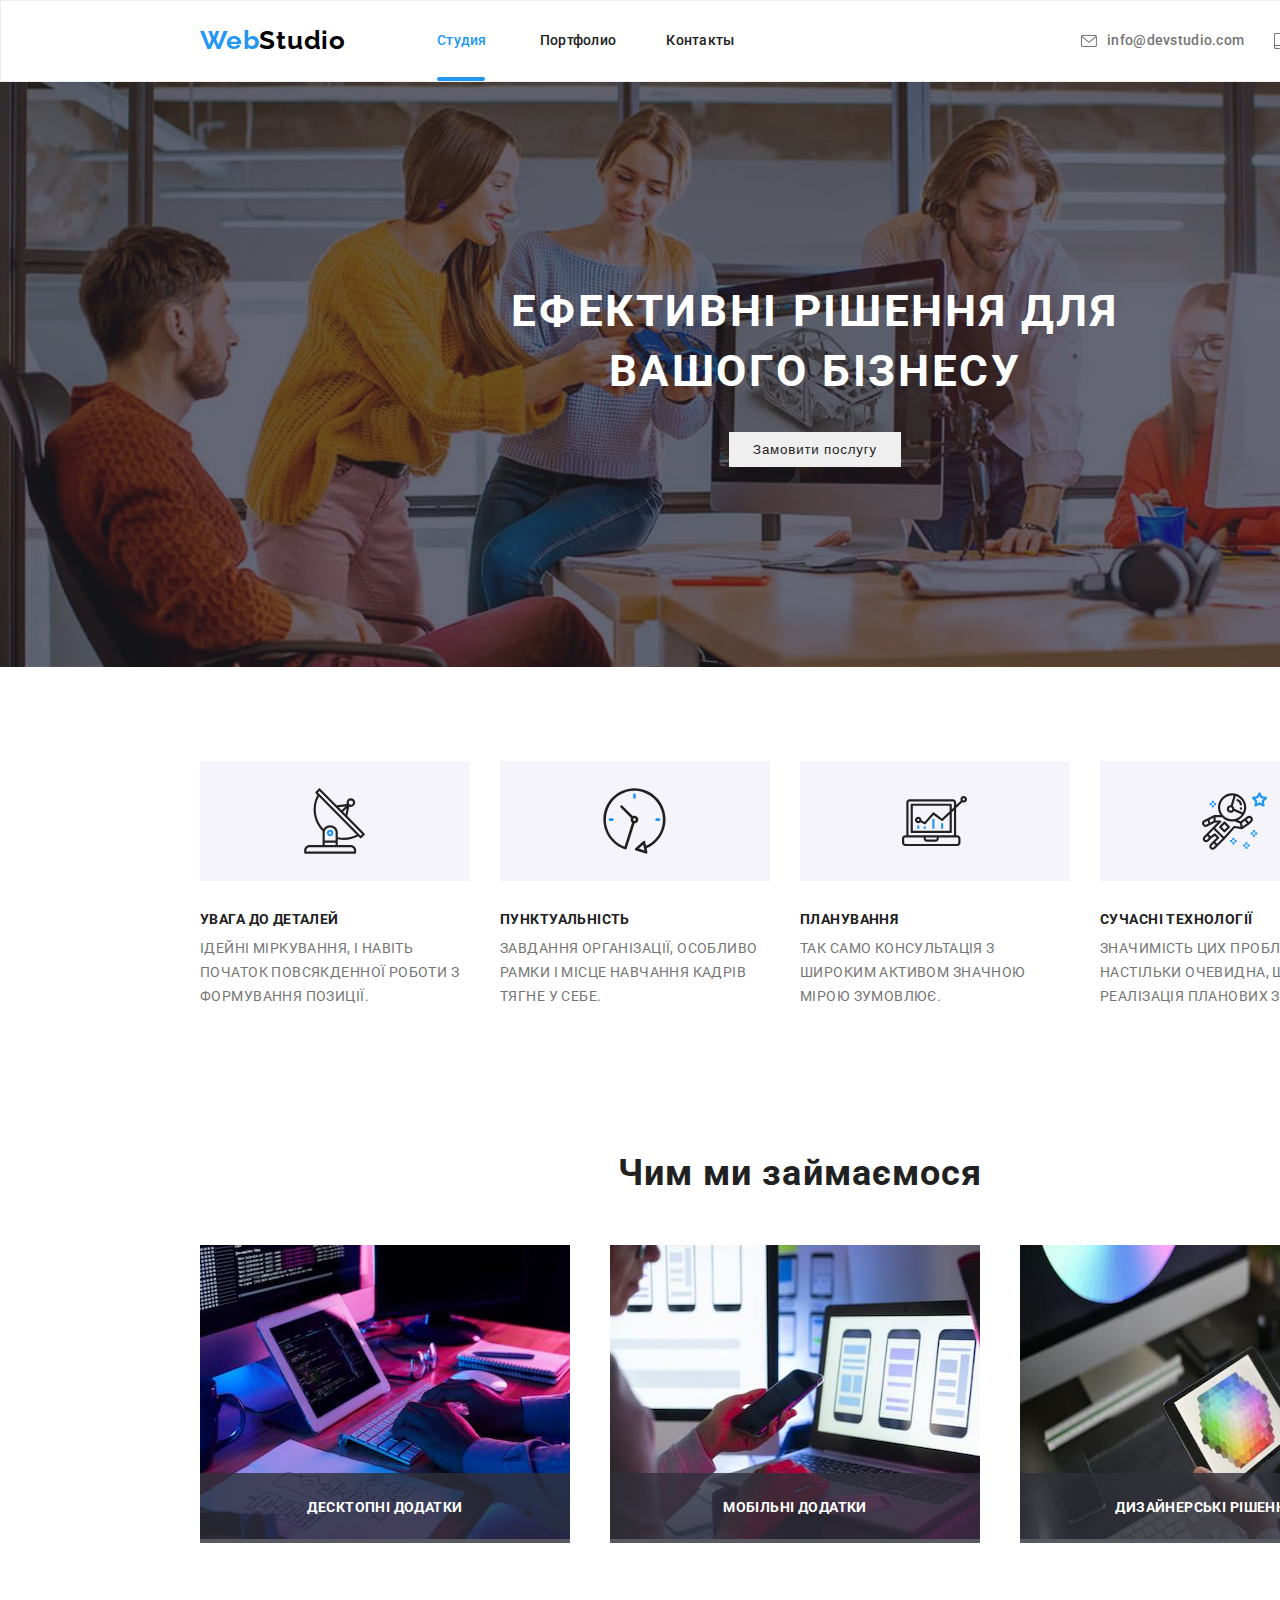
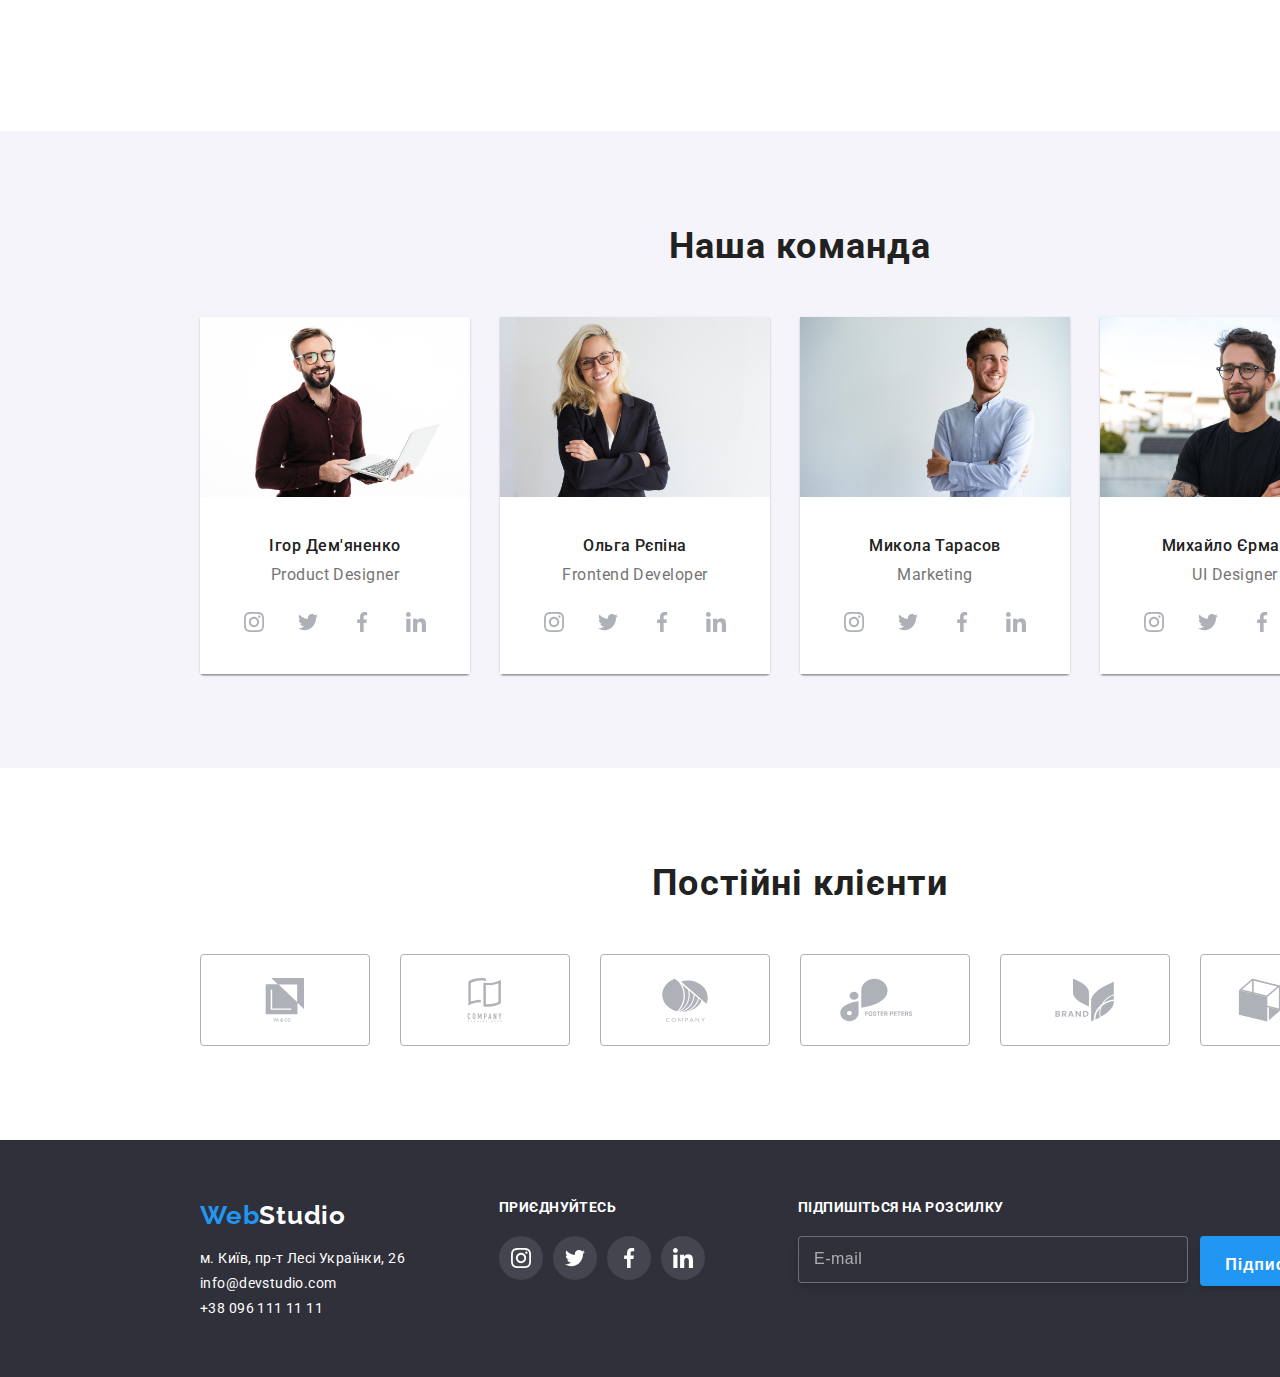
==== index.html @ a6a76883 "copy" ====
<!DOCTYPE html>
<html lang="uk">

<head>
  <meta charset="UTF-8" />
  <meta http-equiv="X-UA-Compatible" content="IE=edge" />
  <meta name="viewport" content="width=device-width, initial-scale=1.0" />
  <title>Document</title>
  <link rel="preconnect" href="https://fonts.googleapis.com" />
  <link rel="preconnect" href="https://fonts.gstatic.com" crossorigin />
  <link href="https://fonts.googleapis.com/css2?family=Raleway:wght@700&family=Roboto:wght@400;500;700;900&display=swap"
    rel="stylesheet" />
  <link rel="stylesheet" href="https://cdnjs.cloudflare.com/ajax/libs/modern-normalize/1.1.0/modern-normalize.min.css"
    integrity="sha512-wpPYUAdjBVSE4KJnH1VR1HeZfpl1ub8YT/NKx4PuQ5NmX2tKuGu6U/JRp5y+Y8XG2tV+wKQpNHVUX03MfMFn9Q=="
    crossorigin="anonymous" referrerpolicy="no-referrer" />
  <!-- <link rel="stylesheet" href="./css/styles.css" /> -->
  <link rel="stylesheet" href="./css/main.min.css" />
</head>

<body class="body">
  <!----------------------HEADER---------------------->

  <header class="header">
    <div class="header-container container">
      <!----------------------LOGO---------------------->

      <a href="./index.html" lang="en" class="logo logo--dark-color header__logo link list">
        <span class="logo-accent">Web</span>Studio</a>

      <!-----------------------NAV----------------------->

      <nav class="navigation">
        <ul class="navigation__list list">
          <li>
            <a class="navigation__link navigation__link__curreent link studia" href="./index.html">Студия</a>
          </li>

          <li>
            <a class="navigation__link link portfolio" href="./portfolio.html">Портфолио</a>
          </li>

          <li>
            <a class="navigation__link link" href="#contacts">Контакты</a>
          </li>
        </ul>
      </nav>

      <!------------------HEADER-CONTAKT------------------>
      <div class="connection">

        <a href="mailto:info@devstudio.com" class="connection__tel-mail link">
          <svg width="16" height="12" class="connection__icon-mail">
            <use href="./img/icons-defs.svg#icon-envelope"></use>
          </svg>
          info@devstudio.com
        </a>

        <a href="tel:+380961111111" class="connection__tel-mail link">
          <svg width="10" height="16" class="connection__icon-mail">
            <use href="./img/icons-defs.svg#icon-smartphone"></use>
          </svg>
          +38 096 111 11 11</a>
      </div>
    </div>
  </header>

  <!------------------MAIN------------------>

  <main>
    <!-- HERO -->
    <section class="hero">
      <div class="picture container">
        <h1 class="picture__title">Ефективні рішення для вашого бізнесу</h1>

        <button class="picture__btn btn" type="button" data-modal-open>
          Замовити послугу
        </button>
      </div>
    </section>
    <!--------BENEFITS-------->
    <section class="benefits">
      <div class="container">
        <h2 hidden>Переваги</h2>

        <ul class="benefits__list list">

          <li class="benefits__item benefits__icon-antenna">
            <h3 class="benefits__name">УВАГА ДО ДЕТАЛЕЙ</h3>
            <p class="benefits__text">
              Ідейні міркування, і навіть початок повсякденної роботи з
              формування позиції.
            </p>
          </li>
          <li class="benefits__item benefits__icon-clock">
            <h3 class="benefits__name">ПУНКТУАЛЬНІСТЬ</h3>
            <p class="benefits__text">
              Завдання організації, особливо рамки і місце навчання кадрів
              тягне у себе.
            </p>
          </li>
          <li class="benefits__item benefits__icon-diagram">
            <h3 class="benefits__name">ПЛАНУВАННЯ</h3>
            <p class="benefits__text">
              Так само консультація з широким активом значною мірою зумовлює.
            </p>
          </li>
          <li class="benefits__item benefits__icon-astronaut">
            <h3 class="benefits__name">СУЧАСНІ ТЕХНОЛОГІЇ</h3>
            <p class="benefits__text">
              Значимість цих проблем настільки очевидна, що реалізація
              планових завдань.
            </p>
          </li>
        </ul>
      </div>
    </section>
    <!--------ABOUT-------->

    <section class="about">
      <div class="container">
        <h2 class="heading">Чим ми займаємося</h2>
        <ul class="about list">
          <li class="about__item">
            <div class="about__thumb">
              <img src="./img/box1.jpg" alt="розробка програмного забезпечення" width="370" height="294" />
              <div class="about__actions">
                <span class="about__text">Десктопні додатки</span>
              </div>
            </div>

          <li class="about__item">
            <div class="about__thumb">
              <img src="./img/box2.jpg" alt="тестування мобільного додатку" width="370" height="294" />
              <div class="about__actions">
                <span class="about__text">Мобільні додатки</span>
              </div>
            </div>
          </li>
          <li class="about__item">
            <div class="about__thumb">
              <img src="./img/box3.jpg" alt="робота з палітрою кольорів" width="370" height="294" />
              <div class="about__actions">
                <span class="about__text">Дизайнерські рішення</span>
              </div>
            </div>
          </li>
        </ul>
      </div>
    </section>

    <!--------TEAM-------->

    <section class="team">
      <div class="team-container container">
        <h2 class="our-team heading">Наша команда</h2>

        <ul class="member-team-list list">

          <li class="card-member">
            <div class="card">
              <img src="./img/foto1.jpg" alt="Ігор Дем'яненко" width="270" />
              <h3 class="card__name">Ігор Дем'яненко</h3>
              <p lang="en" class="card__job-title">Product Designer</p>
              <ul class="social list">
                <li class="social__items">
                  <a href="#" class="social__link--light-color link">
                    <svg width="20" height="20" class="social__icons">
                      <use href="./img/icons-defs.svg#icon-instagram"></use>
                    </svg>
                  </a>
                </li>

                <li class="social__items">
                  <a href="#" class="social__link--light-color link">
                    <svg class="social__icons" width="20" height="20">
                      <use href="./img/icons-defs.svg#icon-twitter"></use>
                    </svg>
                  </a>
                </li>

                <li class="social__items">
                  <a href="#" class="social__link--light-color link">
                    <svg width="20" height="20" class="social__icons">
                      <use href="./img/icons-defs.svg#icon-facebook"></use>
                    </svg>
                  </a>
                </li>

                <li class="social__items">
                  <a href="#" class="social__link--light-color link">
                    <svg width="20" height="20" class="social__icons">
                      <use href="./img/icons-defs.svg#icon-linkedin"></use>
                    </svg>
                  </a>
                </li>
              </ul>
            </div>
          </li>

          <li class="card-member">
            <div class="card">
              <img src="./img/foto2.jpg" alt="Ольга Рєпіна" width="270" />
              <h3 class="card__name">Ольга Рєпіна</h3>
              <p lang="en" class="card__job-title">Frontend Developer</p>
              <ul class="social list">
                <li class="social__items">
                  <a href="#" class="social__link--light-color link">
                    <svg width="20" height="20" class="social__icons">
                      <use href="./img/icons-defs.svg#icon-instagram"></use>
                    </svg>
                  </a>
                </li>
                <li class="social__items">
                  <a href="#" class="social__link--light-color link">
                    <svg width="20" height="20" class="social__icons">
                      <use href="./img/icons-defs.svg#icon-twitter"></use>
                    </svg>
                  </a>
                </li>
                <li class="social__items">
                  <a href="#" class="social__link--light-color link">
                    <svg width="20" height="20" class="social__icons">
                      <use href="./img/icons-defs.svg#icon-facebook"></use>
                    </svg>
                  </a>
                </li>
                <li class="social__items">
                  <a href="#" class="social__link--light-color link">
                    <svg width="20" height="20" class="social__icons">
                      <use href="./img/icons-defs.svg#icon-linkedin"></use>
                    </svg>
                  </a>
                </li>
              </ul>
            </div>
          </li>
          <li class="card-member">
            <div class="card">
              <img src="./img/foto3.jpg" alt="Микола Тарасов" width="270" />
              <h3 class="card__name">Микола Тарасов</h3>
              <p lang="en" class="card__job-title">Marketing</p>
              <ul class="social list">
                <li class="social__items">
                  <a href="#" class="social__link--light-color link">
                    <svg width="20" height="20" class="social__icons">
                      <use href="./img/icons-defs.svg#icon-instagram"></use>
                    </svg>
                  </a>
                </li>
                <li class="social__items">
                  <a href="#" class="social__link--light-color link">
                    <svg width="20" height="20" class="social__icons">
                      <use href="./img/icons-defs.svg#icon-twitter"></use>
                    </svg>
                  </a>
                </li>
                <li class="social__items">
                  <a href="#" class="social__link--light-color link">
                    <svg width="20" height="20" class="social__icons">
                      <use href="./img/icons-defs.svg#icon-facebook"></use>
                    </svg>
                  </a>
                </li>
                <li class="social__items">
                  <a href="#" class="social__link--light-color link">
                    <svg width="20" height="20" class="social__icons">
                      <use href="./img/icons-defs.svg#icon-linkedin"></use>
                    </svg>
                  </a>
                </li>
              </ul>
            </div>
          </li>
          <li class="card-member">
            <div class="card">
              <img src="./img/foto4.jpg" alt="Михайло Єрмаков" width="270" />
              <h3 class="card__name">Михайло Єрмаков</h3>
              <p lang="en" class="card__job-title">UI Designer</p>
              <ul class="social list">
                <li class="social__items">
                  <a href="#" class="social__link--light-color link">
                    <svg width="20" height="20" class="social__icons">
                      <use href="./img/icons-defs.svg#icon-instagram"></use>
                    </svg>
                  </a>
                </li>
                <li class="social__items">
                  <a href="#" class="social__link--light-color link">
                    <svg width="20" height="20" class="social__icons">
                      <use href="./img/icons-defs.svg#icon-twitter"></use>
                    </svg>
                  </a>
                </li>
                <li class="social__items">
                  <a href="#" class="social__link--light-color link">
                    <svg width="20" height="20" class="social__icons">
                      <use href="./img/icons-defs.svg#icon-facebook"></use>
                    </svg>
                  </a>
                </li>
                <li class="social__items">
                  <a href="#" class="social__link--light-color link">
                    <svg width="20" height="20" class="social__icons">
                      <use href="./img/icons-defs.svg#icon-linkedin"></use>
                    </svg>
                  </a>
                </li>
              </ul>
            </div>
          </li>
        </ul>
      </div>
    </section>

    <!-----------CUSTOMERS----------->

    <section class="customer">
      <div class="container">
        <h2 class="heading">Постійні клієнти</h2>
        <ul class="custoumer__list list">
          <li class="customer__item">
            <a href="#" class="customer__link link">
              <svg width="93.79" height="43.93" class="customer__icon">
                <use href="./img/icons-defs.svg#icon-yaandco"></use>
              </svg>
            </a>
          </li>
          <li class="customer__item">
            <a href="#" class="customer__link link">
              <svg width="93.79" height="43.93" class="customer__icon">
                <use href="./img/icons-defs.svg#icon-tagline-here"></use>
              </svg>
            </a>
          </li>
          <li class="customer__item">
            <a href="#" class="customer__link link">
              <svg width="93.79" height="43.93" class="customer__icon">
                <use href="./img/icons-defs.svg#icon-company"></use>
              </svg>
            </a>
          </li>
          <li class="customer__item">
            <a href="#" class="customer__link link">
              <svg width="93.79" height="43.93" class="customer__icon">
                <use href="./img/icons-defs.svg#icon-foster-peters"></use>
              </svg>
            </a>
          </li>
          <li class="customer__item">
            <a href="#" class="customer__link link">
              <svg width="93.79" height="43.93" class="customer__icon">
                <use href="./img/icons-defs.svg#icon-brand"></use>
              </svg>
            </a>
          </li>
          <li class="customer__item">
            <a href="#" class="customer__link link">
              <svg width="93.79" height="43.93" class="customer__icon">
                <use href="./img/icons-defs.svg#icon-tag-line"></use>
              </svg>
            </a>
          </li>
        </ul>
      </div>
    </section>
  </main>

  <!--------FOOTER-------->

  <footer class="footer">
    <div class="footer-cont container">
      <div class="footer-container">

        <a href="./index.html" lang="en" class="logo logo--light-color footer__logo link list">
          <span class="logo-accent">Web</span>Studio</a>


        <address class="contact">
          <ul class="contact__list list">
            <li>
              <a href="https://goo.gl/maps/UvmpvFEawBBhTNfw9" class="contact__link link">м. Київ, пр-т Лесі Українки,
                26</a>
            </li>

            <li>
              <a href="mailto:info@devstudio.com" class="contact__link link">info@devstudio.com</a>
            </li>

            <li>
              <a href="tel:+380961111111" class="contact__link link">+38 096 111 11 11</a>
            </li>
          </ul>
        </address>
      </div>


      <div class="footer-social">
        <p class="footer-title">приєднуйтесь</p>
        <ul class="social list">
          <li class="social__items">
            <a href="#" class="social__link--dark-color link">
              <svg width="20" height="20" class="social__icons">
                <use href="./img/icons-defs.svg#icon-instagram"></use>
              </svg>
            </a>
          </li>
          <li class="social__items">
            <a href="#" class="social__link--dark-color link">
              <svg width="20" height="20" class="social__icons">
                <use href="./img/icons-defs.svg#icon-twitter"></use>
              </svg>
            </a>
          </li>
          <li class="social__items">
            <a href="#" class="social__link--dark-color link">
              <svg width="20" height="20" class="social__icons">
                <use href="./img/icons-defs.svg#icon-facebook"></use>
              </svg>
            </a>
          </li>
          <li class="social__items">
            <a href="#" class="social__link--dark-color link">
              <svg width="20" height="20" class="social__icons">
                <use href="./img/icons-defs.svg#icon-linkedin"></use>
              </svg>
            </a>
          </li>
        </ul>
      </div>


      <div class="right-footer">
        <div class="right-footer-mail">
          <div class="footer-mail">
            <p>Підпишіться на розсилку</p>

            <form>
              <input class="right-footer-input" type="email" name="mail" placeholder="E-mail" />
            </form>
          </div>

          <div class="right-footer-mail">
            <div class="footer-mail-btn">
              <p>Підпишіться на розсилку</p>

              <button type="submit" class="btn-submit-footer btn">
                Підписатися
                <svg width="24" height="24" class="btn-footer-icons">
                  <use href="./img/icons-defs.svg#icon-icon-send"></use>
                </svg>
              </button>
            </div>
          </div>
        </div>
      </div>
    </div>
  </footer>

  <!--------------------MODAL-------------------->

  <div class="backdrop is-hidden" data-modal>
    <div class="modal">
      <button type="button" class="modal-close" data-modal-close>
        <svg width="30" height="30" class="modal-icons">
          <use href="./img/icons-defs.svg#icon-Ellipse"></use>
        </svg>

        <svg width="11" height="11" class="modal-icons cross-modal-icons">
          <use href="./img/icons-defs.svg#icon-close1"></use>
        </svg>
      </button>

      <p class="modal-head">Залиште свої дані, ми вам передзвонимо</p>

      <form action="">
        <div class="form-field">
          <label for="name">Ім'я</label>
          <div class="modal-input-wrapper">
            <input class="modal-input" type="text" name="name" required />
            <svg width="18" height="18" class="modal-icons-cont">
              <use href="./img/icons-defs.svg#icon-man"></use>
            </svg>
          </div>
        </div>

        <div class="form-field">
          <label for="tel">Телефон</label>
          <div class="modal-input-wrapper">
            <input class="modal-input" type="tel" name="tel" id="name" id="tel" required />
            <svg width="18" height="18" class="modal-icons-cont">
              <use href="./img/icons-defs.svg#icon-tel"></use>
            </svg>
          </div>
        </div>

        <div class="form-field">
          <label for="mail">Пошта</label>
          <div class="modal-input-wrapper">
            <input class="modal-input" type="email" name="mail" id="mail" required />
            <svg width="18" height="18" class="modal-icons-cont">
              <use href="./img/icons-defs.svg#icon-mail"></use>
            </svg>
          </div>
        </div>

        <div class="form-field-coment">
          <label class="label-coment" for="comment">Коментар</label>
          <textarea class="modal-text" name="comment" id="comment" placeholder="Введіть текст"></textarea>
        </div>

        <div>
          <input type="checkbox" name="politik" id="politik" class="checkbox" />
          <label for="politik" class="modal-politik-label">
            <span class="checkbox-text">
              Погоджуюся з розсилкою та приймаю<a href="#" class="checkbox-link">Умови договору</a></span>
          </label>
        </div>
      </form>

      <button type="submit" class="btn-submit btn">Відправити</button>
    </div>
  </div>
  <script src="./js/modal.js"></script>
</body>

</html>
---- css/styles.css ----
:root{
  --primary-link-color:#2196F3;
  --second-link-color:#757575;
  --foncolor:#2F303A;
  --accent-color:#FFFFFF;
  --timing-function:cubic-bezier(0.4, 0, 0.2, 1);
}

p, h1, h2, h3, h4, h5, h6{
  margin: 0px;
}

ul{
  margin: 0px;
  padding-left: 0px;
}


img{
  display: block;
}

.body{
  font-family:'Roboto', sans-serif;
  font-weight: 700;
  color: #212121;
}

.logo{
  font-family: 'Raleway', sans-serif;
  font-weight: 700;
  font-size: 26px;
  line-height: 1.19;
  letter-spacing: 0.03em;
}

.container{
  width: 1200px;
  padding: 0px 15px;
margin: 0 auto;
}

.link{
  text-decoration: none;
}

.list{
  list-style: none;
}

.btn{
  font-family: 'Roboto'sans-serif;
  cursor: pointer;
  color: #212121;
  letter-spacing: 0.06em;
  padding: 10px 24px;
  border: transparent;
 transition: color 250ms var(--timing-function), 
  background-color 250ms var(--timing-function);
}

.btn:hover,
.btn:focus{
  color: var(--accent-color);
 background-color: var(--primary-link-color);
}

/*------------------HEADER------------------*/
.header-container{
 background-color: #FFFFFF;
  outline: 1px solid #eeeeee;
  border: none; 
}

header .container{
  position: relative;
  display: flex;
  align-items: center;
  border: none;
}

.header-list{
  display: flex;
  height: 80px;
}

/* ----------------------LOGO---------------------- */

.logo{
  padding-top: 24px;
  padding-bottom: 25px;
  color: #000000;
  margin-right: 93px;
}
.accent{
  color: var(--primary-link-color);
}

/* ----------------------NAV---------------------- */
.header-link{
  font-weight: 500;
  font-size: 14px;
  line-height: 1.14;
  letter-spacing: 0.02em;
  color: #212121;
  transition: color 250ms var(--timing-function);
}

.link-curreent{
  color: var(--primary-link-color);
}

.header-link:hover,
.header-link:focus{
  color: var(--primary-link-color);
}

.studia{
  margin-right: 53px;
}
.portfolio{
  margin-right: 50px;
}

.header-link{
position: relative;
display: block;
text-decoration: none;
padding: 32px 0px;
}

.link-curreent.studia::after {
  position: absolute;
  align-items: center;
  bottom: 0;
  content: "";
  display: block;
  width: 48px;
  height: 4px;
  border-radius: 2px;
  background-color:var(--primary-link-color);
  transition: 250ms var(--timing-function);
}

.link-curreent.portfolio::after{
  position: absolute;
  align-items: center;
  bottom: 0;
  content: "";
  display: block;
  width: 76px;
  height: 4px;
  border-radius: 2px;
  background-color:var(--primary-link-color);
  transition: 250ms var(--timing-function);
}

/* ------------------HEADER-CONTAKT------------------ */

.header-cont{
  position: absolute;
  margin-left: auto;
  right: 0;
  align-items: center;
}


.header-tel-mail{
  display: flex;
  align-items: center;
  font-weight: 500;
  font-size: 14px;
  line-height: 1.14;
  letter-spacing: 0.02em;
  color: #757575;
 transition: color 250ms var(--timing-function);
}

.header-tel-mail:hover,
.header-tel-mail:focus{
  color: var(--primary-link-color)
}

.icon-mail{
  fill: currentColor;
  margin-right: 10px;
}

.header-list-cont{
  display: flex;
  align-items: center;
  height: 80px;
  margin-right: 15px;
}

.header-list-item{
  margin-right: 30px;
}
.header-list-item:last-child{
  margin-right: 0;
}



/* -------------------HERO------------------- */


.hero-center{
padding-top: 200px;
padding-bottom: 200px;
padding-left: 15px;
text-align: center;
background-color: var(--foncolor);
background-repeat: no-repeat;
background-position: center;
background-size: cover;
background-image: linear-gradient(rgba(47, 48, 58, 0.4),rgba(47, 48, 58, 0.4)),url(../img/hero_bg.jpg);
min-width: 1600px;
margin: auto;
}

.title{
font-size: 44px;
line-height: 1.36;
text-align: center;
letter-spacing: 0.06em;
text-transform: uppercase;
color: var(--accent-color);
margin-bottom: 30px;
width: 696px;
} 

.title{
  margin: 0 auto;
  display: block;
}

.btn{
margin: 0 auto;
display: block;
margin-top: 30px;
}

/*------FEATURE------ */


.feature{
font-size: 14px;
line-height: 1.14;
letter-spacing: 0.03em;
text-transform: uppercase;
}

.feature .container{
  padding-top: 94px;
  padding-bottom: 94px;
}

.feature-list-item::before{
  display: block;
  content: '';
  background-repeat: no-repeat;
  height: 120px;
  background-color: #F5F4FA;
  background-position: center;
  margin-bottom: 30px;
  background-size: 65.32px 70px;
}
.icon-antenna::before{
 background-image: url(../img/SVG/antenna.svg); 
}

.icon-clock::before{
  background-image: url(../img/SVG/clock.svg) ;
}

.icon-diagram::before{
  background-image: url(../img/SVG/diagram.svg);
}

.icon-astronaut::before{
  background-image: url(../img/SVG/astronaut.svg);
}


.feature-list li+li{
  margin-left: 30px;
}

.feature-list{
  display: flex;
}

.feature-text{
font-weight: 400;
font-size: 14px;
line-height: 1.71;
letter-spacing: 0.03em;
color:var(--second-link-color);
max-width: 300px;
}

.feature-list li+li {
  margin-left: 30px;
}

/*------DEVELOPMENT------ */



.work-list-item{
  width: calc((100%-60px)/3);
  margin-right: 30px;
}

.work-list-item:nth-child(3n){
  margin-right: 0px;
}


.heading{
  font-weight: 700;
font-size: 36px;
line-height: 1.17;
text-align: center;
letter-spacing: 0.03em;
}

.work{
  display: flex;
  padding-top: 50px;
  padding-bottom: 94px;
}

.work-thumb{
  position: relative;
}

.work-actions{
  position: absolute;
  bottom: 0;
  width: 370px;
}

.devel-text{

  display: flex;
font-family: 'Roboto';
font-style: normal;
font-weight: 700;
font-size: 14px;
line-height: 16px;
text-align: center;
letter-spacing: 0.03em;
text-transform: uppercase;
color: #FFFFFF;
background: rgba(47, 48, 58, 0.8);
color: #FFFFFF;
padding: 27px;
justify-content: center;

}


/*------TEAM------ */

.team{
font-weight: 700;
font-size: 36px;
line-height: 1.17;
text-align: center;
letter-spacing: 0.03em;
}

.team-container{
background:#F5F4FA ;
padding-top: 94px;
padding-bottom: 94px;
}


.team-soc-list{
display: flex;
justify-content: center;
align-items: center;
}

.team-soc-items{
  width: 44px;
  height: 44px;
  margin-bottom: 30px;
  
}

.team-soc-items:not(:last-child)
{
  margin-right: 10px;
}

.team-soc-link{
  display: flex;
  justify-content: center;
  align-items: center;
  border-radius: 50%;
  width: 100%;
  height: 100%;
  color: #AFB1B8;
  background-color: var(--accent-color);
  transition: color 250ms var(--timing-function), 
  background-color 250ms var(--timing-function);
} 

.team-soc-link:hover{
  background-color:var(--primary-link-color);
  color: var(--accent-color);
 
}

 .team-soc-icons{
  fill: currentColor;
}

.member-team-list{
  display: flex;
}

.our-team{
  padding-bottom: 50px;
}

.member-team {
font-weight: 500;
font-size: 16px;
line-height: 1.19;
text-align: center;
letter-spacing: 0.03em;
margin-top: 30px;
margin-bottom: 10px;
}
.card{
  background-color: #FFFFFF;
}
.card-member{
width: 270px;
background: #FFFFFF;
background-color: transparent;
margin-right: 30px;
box-shadow: 0px 1px 3px rgba(0, 0, 0, 0.12), 0px 1px 1px
 rgba(0, 0, 0, 0.14), 0px 2px 1px rgba(0, 0, 0, 0.2);
border-radius: 0px 0px 4px 4px;
}

.job-title {
font-weight: 400;
font-size: 16px;
line-height: 1.19;
text-align: center;
letter-spacing: 0.03em;
color: var(--second-link-color);
/* padding-bottom: 30px; */
margin-bottom: 16px;
}


/*-----------REGULAR CUSTOMERS----------- */

.customers{
padding-top: 94px;
padding-bottom: 94px;
}
.custoumer-list{
  margin-top: 50px;
  display: flex;
}

.custoumer-list li+li{
  margin-left: 30px;
}

.custoumer-list {
  display: flex;
  font-size: 36px;
  line-height: 1.16;
  margin-top: 50px;
  padding: 0;
  text-align: center;
}

.customer-link {
  display: flex;
  box-sizing: border-box;
  justify-content: center;
  align-items: center;
  width: 170px;
  height: 92px;
  border: 1px solid #AFB1B8;
  border-radius: 4px;
  color:#AFB1B8;
 transition: color 250ms var(--timing-function), 
  border-color 250ms var(--timing-function);
}
.customers-icon {
  fill: currentColor;
}
.customer-link:hover,
.customer-link:focus {
  color: var(--primary-link-color);
  border-color: var(--primary-link-color);
}


/* --------------------------- PORTFOLIO------------------------- */

/* --------------------------- HERO------------------------- */

.header{
  border: 1px solid #ECECEC;
 
}
.button-work-list{
  display: flex; 
  padding-top:100px;
  padding-bottom: 56px;
  justify-content: center;
}

.button-work-list li+li{
  margin-left: 30px;
}

.btn-work{
padding: 6px 22px;
font-weight: 500;
font-size: 16px;
line-height: 1.62;
text-align: center;
letter-spacing: 0.03em;
box-shadow: 0px 3px 1px rgba(0, 0, 0, 0.1), 0px 1px 2px rgba(0, 0, 0, 0.08), 0px 2px 2px rgba(0, 0, 0, 0.12);
border-radius: 4px;
margin-top: 0;
border: transparent;
}

/* --------------------------- OUR WORKS------------------------- */

.produkt-thumb{
  position: relative;
  overflow: hidden;
  margin-bottom: 20px;
}

.port-cards-text{
position: absolute;
top: 0;
font-family: 'Roboto';
font-weight: 400;
font-size: 18px;
line-height: 1.56;
padding: 63px 24px;
letter-spacing: 0.03em;
background: rgba(33, 150, 243, 0.9);
color: #FFFFFF;
height: 100%;
transform: translateY(100%);
transition: transform 250ms var(--timing-function);
}

.item:hover .port-cards-text{
  transform: translateY(0) ;
}


.work-list{
  display: flex;
  flex-wrap: wrap;
  margin-bottom: 94px;
}


.work-title{
font-weight: 700;
font-size: 18px;
line-height: 2;
letter-spacing: 0.06em;
color: #212121;
margin-left: 24px;
margin-bottom: 4px;
}

.work-text{
font-weight: 400;
font-size: 16px;
line-height: 1.89;
letter-spacing: 0.03em;
color: var(--second-link-color);
margin-left: 24px;
margin-bottom: 20px;
}
.item{
border: 1px solid #EEEEEE;
margin-bottom: 30px;
background: #FFFFFF;
margin-right: 30px;
width: 370px;
}


.item:nth-last-child(-n+3){
    margin-bottom: 0;}


.item:hover{
  box-shadow: 0px 1px 1px rgba(0, 0, 0, 0.12),
   0px 4px 4px rgba(0, 0, 0, 0.06),
    1px 4px 6px rgba(0, 0, 0, 0.16);
}

.item>p{
  margin-bottom: 20px;
}

.item>h2{
  margin-bottom: 4px;
}

.item:nth-child(3n){
  margin-right: 0;
} 

/*------FOOTER------ */


.footer-cont{
   display: flex;
background-color:var(--foncolor);
padding-top: 60px;
  padding-bottom: 60px;
}
.footer-container{
  width: 231px;
}

.firstlogofooter{
 color: var(--primary-link-color)
}

.secondtlogofooter {
  color: var(--accent-color);
 }

 .logofooter{
  margin-bottom: 28px;
   max-width: 231px;
 }

 .footer-address{
  max-width: 231px;
 }

 .contactfooter{
display: block;
font-family: 'Roboto';
font-style: normal;
font-weight: 400;
font-size: 14px;
line-height: 1.14;
letter-spacing: 0.03em;
margin-bottom: 12px;
color: #FFFFFF;
 }

 .footer-social{
  margin-left: 70px;
 }

 .footer-title{
font-weight: 700;
font-size: 14px;
line-height: 1.14;
letter-spacing: 0.03em;
text-transform: uppercase;
color: #FFFFFF;
margin-bottom: 20px;
 }

 .footer-soc-list{
display: flex;
}

.footer-soc-items{
  width: 44px;
  height: 44px;
  margin-bottom: 30px;
  
}

.footer-soc-items:not(:last-child)
{
  margin-right: 10px;
}

.footer-soc-link{
  display: flex;
  justify-content: center;
  align-items: center;
  border-radius: 50%;
  width: 100%;
  height: 100%;
  color: #FFFFFF;
 background: rgba(255, 255, 255, 0.1);
 transition: color 250ms var(--timing-function), 
  background-color 250ms var(--timing-function);
}

.footer-soc-link:hover{
  background-color:var(--primary-link-color);
  color: var(--accent-color);
}

.footer-soc-icons{
  fill: currentColor}

  .right-footer{
    margin-left: 93px;
    display: flex;
  }

.right-footer-mail{
  display: flex;
}
.footer-mail{
  display: block;
}

.footer-mail > p{
font-weight: 700;
font-size: 14px;
line-height: 16px;
letter-spacing: 0.03em;
text-transform: uppercase;
color: #FFFFFF;
margin-bottom: 20px;
  }

.footer-mail-btn>p{
  font-weight: 700;
font-size: 14px;
line-height: 16px;
letter-spacing: 0.03em;
text-transform: uppercase;
color: #FFFFFF;
margin-bottom: 20px;
opacity: 0;
}

.right-footer-input{
  width: 358px;
  padding: 15px;
  background: #2F303A;
  border: 1px solid rgba(255, 255, 255, 0.3);
filter: drop-shadow(0px 4px 4px rgba(0, 0, 0, 0.15));
border-radius: 4px;
color: #FFFFFF;
}
.right-footer-input::placeholder{
font-weight: 400;
font-size: 16px;
line-height: 1.25;
align-items: center;
letter-spacing: 0.03em;
color: rgba(255, 255, 255, 0.6);
}

.btn-submit-footer{
  display: flex;
font-weight: 700;
font-size: 16px;
line-height: 1.88;
margin-left: 12px;
letter-spacing: 0.06em;
background-color: var(--primary-link-color);
color: #FFFFFF;
width: 200px;
height: 50px;
margin-top: 0;
box-shadow: 0px 4px 4px rgba(0, 0, 0, 0.15);
border-radius: 4px;
align-items: center;
justify-items: center;
}

.btn-footer-icons{
  margin-left: 10px;
}

.btn-submit-footer
/*------MODAL------ */

.backdrop {
  position: fixed;
  top: 0;
  left: 0;
  width: 100%;
  height: 100%;
  background-color: rgba(0, 0, 0, 0.2);
  opacity: 1;
  visibility: visible;
  transition: opasity 250ms var(--timing-function), 
  visibility 250ms var(--timing-function);
  
}

.backdrop.is-hidden {
  opacity: 0;
  pointer-events: none;
  visibility: hidden;
}
.backdrop.is-hidden.modal {
  transform: scale(1.1) translate(-50%, -50%) scale(0.9);
  opacity: 0;
}
.modal {
  position: absolute;
  top: 50%;
  left: 50%;
  background-color: #FFFFFF;
  min-width: 528px;
  min-height: 581px;
  box-shadow: 0px 1px 3px rgba(0, 0, 0, 0.12), 0px 1px 1px rgba(0, 0, 0, 0.14),
    0px 2px 1px rgba(0, 0, 0, 0.2);
  border-radius: 4px;
  opacity: 1;
  transform: scale(1) translate(-50%, -50%);
  transition: 250ms var(--timing-function);
   padding: 40px 40px 50px 40px;
}

.modal-close{
  position: absolute;
  top: 8px;
  right: 8px;
  width: 30px;
  height: 30px;
  border-radius: 50%;
  border: 1px solid rgba(0, 0, 0, 0.1);
  padding: 0;
  cursor: pointer;
  fill: #000000;
  background-color: rgba(255, 255, 255, 1);
  transition: 250ms var(--timing-function);
}

.modal-icons {
  position: absolute;
  top: 50%;
  left: 50%;
  transform: translate(-50%, -50%);
  color: #757575;
}

.cross-modal-icons{
  fill: #757575;
}

.cross-modal-icons:hover{
  fill: #2196F3;
}


.modal-head{
font-weight: 700;
font-size: 20px;
line-height: 1.15;
text-align: center;
letter-spacing: 0.03em;
color: #212121;
margin-bottom: 30px;
}

.btn-submit{
width: 200px;
height: 50px;
cursor: pointer;
box-shadow: 0px 4px 4px rgba(0, 0, 0, 0.15);
border-radius: 4px;
}

.modal-input{

width: 100%;
height: 40px;
border: 1px solid rgba(33, 33, 33, 0.2);
outline: none;
border-radius: 4px;
padding: 12px 15px 12px 42px;
color:#757575;
cursor: pointer;
transition: border 250ms var(--timing-function);
}

.modal-input:hover,
.modal-input:focus{
border: 1px solid #2196F3;
}

.modal-input-coment:hover,
.modal-input-coment:focus{
border: 1px solid #2196F3;
}



.modal-input:focus + svg,
.modal-input:hover + svg{
  fill: #2196F3}

.modal-input::placeholder{
font-weight: 400;
font-size: 12px;
line-height: 14px;
letter-spacing: 0.01em;
color: rgba(117, 117, 117, 0.5);
}

.form-field{
  margin-bottom: 28px;
}
 .form-field label{
  display: block;
margin-bottom: 4px;
font-family: 'Roboto';
font-style: normal;
font-weight: 400;
font-size: 12px;
line-height: 1.17;
letter-spacing: 0.01em;
color: #757575;

 }
.modal-text{
font-weight: 400;
font-size: 12px;
line-height: 14px;
letter-spacing: 0.01em;
color: rgba(117, 117, 117, 0.5);
resize:none;
width: 100%;
height: 120px;
padding: 12px 16px;
border: 1px solid rgba(33, 33, 33, 0.2);
border-radius: 4px;
 outline: none;
}

.modal-text:hover,
.modal-text:focus{
  border: 1px solid #2196F3;
}

.modal-input-wrapper{
  position: relative;
  color: rgba(117, 117, 117, 0.5);
}

.label-coment{
  display: block;
margin-bottom: 4px;
font-family: 'Roboto';
font-style: normal;
font-weight: 400;
font-size: 12px;
line-height: 1.17;
letter-spacing: 0.01em;
color: #757575;
}


.modal-icons-cont{
   position: absolute;
  top: 50%;
  left: 12px;
  transform: translateY(-50%);
  transition: fill 250ms var(--timing-function);
}

/* -----------checkbox----------- */

.modal-politik-label{
  display: flex;
  margin-left: 12px;
  align-items: center;
}
label.modal-politik-label::before{
content: "";
width: 16px;
height: 15px;
border: 2px solid #212121;
border-radius: 2px;
margin-right: 7px;

}

.checkbox:checked + label::before{
  border: none;
  background-color: var(--primary-link-color);
  background-image: url(../img/galochka.svg);
  background-repeat: no-repeat;
  background-position: center;
}
.checkbox{
  appearance: none;
 
}
.checkbox-link{
  display: inline;
   color: var(--primary-link-color);
  margin-left: 3px;
  font-weight: 400;
font-size: 14px;
line-height: 1.71;
letter-spacing: 0.03em;
}

.checkbox-text{
  display: inline;
  color: #757575;
  margin-left: 3px;
  font-weight: 400;
font-size: 14px;
line-height: 1.71;
letter-spacing: 0.03em;
}
---- css/main.min.css ----
p,h1,h2,h3,h4,h5,h6{margin:0px}ul{margin:0px;padding-left:0px}.link{text-decoration:none}.list{list-style:none}.img{display:block}.body{font-family:"Roboto",sans-serif;font-weight:700;color:#212121;width:1600px;margin:auto}:root{--primary-link-color:#2196F3;--second-link-color:#757575;--foncolor:#2F303A;--accent-color:#FFFFFF;--timing-function:cubic-bezier(0.4, 0, 0.2, 1)}.social__link--light-color{justify-content:center;border-radius:50%;width:100%;height:100%;fill:#afb1b8;background-color:var(--accent-color);transition:fill 250ms var(--timing-function),background-color 250ms var(--timing-function)}.social__link--light-color:hover{fill:var(--accent-color);background-color:var(--primary-link-color)}.social__link--dark-color{justify-content:center;border-radius:50%;width:100%;height:100%;fill:#fff;background:rgba(255,255,255,.1);transition:fill 250ms var(--timing-function),background-color 250ms var(--timing-function)}.social__link--dark-color:hover{background-color:var(--primary-link-color);fill:var(--accent-color)}.modal-politik-label,.btn-submit-footer,.customer__link,.social__link,.social,.connection__tel-mail,.navigation__list-cont,header .container,.social__link--light-color,.social__link--dark-color{display:flex;align-items:center}.container{width:1200px;padding:0px 15px;margin:0 auto}.btn{font-family:"Roboto" sans-serif;cursor:pointer;color:#212121;letter-spacing:.06em;padding:10px 24px;border:rgba(0,0,0,0);transition:color 250ms var(--timing-function),background-color 250ms var(--timing-function);margin:0 auto;display:block;margin-top:30px}.btn:hover,.btn:focus{color:var(--accent-color);background-color:var(--primary-link-color)}.logo{font-size:26px;font-weight:700;line-height:1.19;letter-spacing:0.03em;font-family:"Raleway",sans-serif}.logo--light-color{color:#fff}.logo--dark-color{color:#000}.heading{font-size:36px;font-weight:700;line-height:1.17;letter-spacing:0.03em;text-align:center;color:#212121}.header-container{background-color:#fff}header .container{position:relative;border:none}.logo-accent{color:var(--primary-link-color)}.header__logo{padding-top:24px;padding-bottom:25px;margin-right:91px}.navigation{display:flex}.navigation__list{display:flex;height:80px}.navigation__list-cont{height:80px;margin-right:15px}.navigation__list-item{margin-right:30px}.navigation__list-item:last-child{margin-right:0}.navigation__link{font-size:14px;font-weight:500;line-height:1.14;letter-spacing:0.02em;position:relative;display:block;text-decoration:none;padding:32px 0px;color:#212121;transition:color 250ms var(--timing-function)}.navigation__link:hover,.navigation__link:focus{color:var(--primary-link-color)}.navigation__link__curreent{color:var(--primary-link-color)}.navigation__link__curreent.studia::after{position:absolute;align-items:center;bottom:0;content:"";display:block;width:48px;height:4px;border-radius:2px;background-color:var(--primary-link-color);transition:250ms var(--timing-function)}.navigation__link__curreent.portfolio::after{position:absolute;align-items:center;bottom:0;content:"";display:block;width:76px;height:4px;border-radius:2px;background-color:var(--primary-link-color);transition:250ms var(--timing-function)}.studia{margin-right:53px}.portfolio{margin-right:50px}.connection{display:flex;position:absolute;margin-left:auto;right:0;align-items:center}.connection__tel-mail{font-size:14px;font-weight:500;line-height:1.14;letter-spacing:0.02em;color:#757575;margin-right:30px;transition:color 250ms var(--timing-function)}.connection__tel-mail:hover,.connection__tel-mail:focus{color:var(--primary-link-color)}.connection__icon-mail{fill:currentColor;margin-right:10px}.connection__tel-mail:last-child{margin-right:0}.picture{padding-top:200px;padding-bottom:200px;padding-left:15px;text-align:center;background-color:var(--foncolor);background-repeat:no-repeat;background-position:center;background-size:cover;background-image:linear-gradient(rgba(47, 48, 58, 0.4), rgba(47, 48, 58, 0.4)),url(../img/hero_bg.jpg);min-width:1600px;margin:auto}.picture__title{font-size:44px;line-height:1.36;letter-spacing:0.06em;text-align:center;text-transform:uppercase;color:var(--accent-color);margin-bottom:30px;width:696px;margin:0 auto;display:block}.picture__btn{font-family:"Roboto" sans-serif;cursor:pointer;color:#212121;letter-spacing:.06em;padding:10px 24px;border:rgba(0,0,0,0);transition:color 250ms var(--timing-function),background-color 250ms var(--timing-function);margin:0 auto;display:block;margin-top:30px}.picture__btn:hover,.picture__btn:focus{color:var(--accent-color);background-color:var(--primary-link-color)}.about{display:flex;padding-top:50px;padding-bottom:94px}.about__item{width:calc((100% - 60px)/3);margin-right:30px}.about__item:nth-child(3n){margin-right:0px}.about__thumb{position:relative}.about__actions{position:absolute;bottom:0;width:370px}.about__text{font-size:14px;font-weight:700;line-height:1.14;letter-spacing:0.03em;text-align:center;display:flex;font-family:"Roboto";font-style:normal;text-transform:uppercase;color:#fff;background:rgba(47,48,58,.8);color:#fff;padding:27px;justify-content:center}.benefits{font-size:14px;line-height:1.14;letter-spacing:0.03em;text-transform:uppercase}.benefits .container{padding-top:94px;padding-bottom:94px}.benefits__icon-antenna::before{background-image:url(../img/SVG/antenna.svg)}.benefits__icon-clock::before{background-image:url(../img/SVG/clock.svg)}.benefits__icon-diagram::before{background-image:url(../img/SVG/diagram.svg)}.benefits__icon-astronaut::before{background-image:url(../img/SVG/astronaut.svg)}.benefits__list{display:flex}.benefits__list li+li{margin-left:30px;width:270px}.benefits__item::before{display:block;content:"";background-repeat:no-repeat;height:120px;background-color:#f5f4fa;background-position:center;margin-bottom:30px;background-size:65.32px 70px}.benefits__text{font-size:14px;font-weight:400;line-height:1.71;letter-spacing:0.03em;color:var(--second-link-color);width:270px}.benefits__name{font-weight:700;font-size:14px;line-height:16px;letter-spacing:.03em;text-transform:uppercase;margin-bottom:10px}.team{font-size:36px;font-weight:700;line-height:1.17;letter-spacing:0.03em;background:#f5f4fa;text-align:center}.team-container{padding-top:94px;padding-bottom:94px}.our-team{padding-bottom:50px}.member-team-list{display:flex}.social{justify-content:center}.social__items{width:44px;height:44px;margin-bottom:30px}.social__items:not(:last-child){margin-right:10px}.social__link{justify-content:center;border-radius:50%;width:100%;height:100%;fill:#afb1b8;background-color:var(--accent-color);transition:fill 250ms var(--timing-function),background-color 250ms var(--timing-function)}.social__link:hover{fill:var(--accent-color);background-color:var(--primary-link-color)}.card__name{font-size:16px;font-weight:500;line-height:1.19;letter-spacing:0.03em;text-align:center;margin-top:30px;margin-bottom:10px}.card__name-list{display:flex}.card{background-color:#fff}.card-member{width:270px;background:#fff;background-color:rgba(0,0,0,0);margin-right:30px;box-shadow:0px 1px 3px rgba(0,0,0,.12),0px 1px 1px rgba(0,0,0,.14),0px 2px 1px rgba(0,0,0,.2);border-radius:0px 0px 4px 4px}.card__job-title{font-size:16px;font-weight:400;line-height:1.19;letter-spacing:0.03em;text-align:center;color:var(--second-link-color);margin-bottom:16px}.customer{padding-top:94px;padding-bottom:94px}.customer__icon{fill:currentColor}.custoumer__list{font-size:36px;line-height:1.16;letter-spacing:em;display:flex;margin-top:50px;padding:0;text-align:center;margin-top:50px}.custoumer__list li+li{margin-left:30px}.customer__link{box-sizing:border-box;justify-content:center;width:170px;height:92px;border:1px solid #afb1b8;border-radius:4px;color:#afb1b8;transition:color 250ms var(--timing-function),border-color 250ms var(--timing-function)}.customer__link:hover,.customer__link:focus{color:var(--primary-link-color);border-color:var(--primary-link-color)}.footer{background-color:var(--foncolor)}.footer-cont{display:flex;padding-top:60px;padding-bottom:60px}.footer-container{width:231px}.logo-accent{color:var(--primary-link-color)}.contact{margin-top:20px}.contact__link{font-size:14px;font-weight:400;line-height:1.14;letter-spacing:0.03em;display:block;font-family:"Roboto";font-style:normal;color:#fff}.contact__list>li:not(:last-child){margin-bottom:9px}.footer-social{margin-left:70px}.footer-title{font-size:14px;font-weight:700;line-height:1.14;letter-spacing:0.03em;text-transform:uppercase;color:#fff;margin-bottom:20px}.footer-soc-list{display:flex}.footer-soc-icons{fill:currentColor}.right-footer{margin-left:93px;display:flex}.right-footer-mail{display:flex}.footer-mail{display:block}.footer-mail>p{font-size:14px;font-weight:700;line-height:1.14;letter-spacing:0.03em;text-transform:uppercase;color:#fff;margin-bottom:20px}.footer-mail-btn>p{font-size:14px;font-weight:700;line-height:1.14;letter-spacing:0.03em;text-transform:uppercase;color:#fff;margin-bottom:20px;opacity:0}.right-footer-input{width:358px;padding:15px;background:#2f303a;border:1px solid rgba(255,255,255,.3);filter:drop-shadow(0px 4px 4px rgba(0, 0, 0, 0.15));border-radius:4px;color:#fff}.right-footer-input::-moz-placeholder{font-size:16px;font-weight:400;line-height:1.25;letter-spacing:0.03em;align-items:center;color:rgba(255,255,255,.6)}.right-footer-input:-ms-input-placeholder{font-size:16px;font-weight:400;line-height:1.25;letter-spacing:0.03em;align-items:center;color:rgba(255,255,255,.6)}.right-footer-input::placeholder{font-size:16px;font-weight:400;line-height:1.25;letter-spacing:0.03em;align-items:center;color:rgba(255,255,255,.6)}.btn-submit-footer{font-size:16px;font-weight:700;line-height:1.88;letter-spacing:0.06em;margin-left:12px;background-color:var(--primary-link-color);color:#fff;width:200px;height:50px;margin-top:0;box-shadow:0px 4px 4px rgba(0,0,0,.15);border-radius:4px;justify-items:center}.btn-footer-icons{margin-left:10px}.backdrop{position:fixed;top:0;left:0;width:100%;height:100%;background-color:rgba(0,0,0,.2);opacity:1;visibility:visible;transition:opasity 250ms var(--timing-function),visibility 250ms var(--timing-function)}.backdrop.is-hidden{opacity:0;pointer-events:none;visibility:hidden}.backdrop.is-hidden.modal{transform:scale(1.1) translate(-50%, -50%) scale(0.9);opacity:0}.modal{position:absolute;top:50%;left:50%;background-color:#fff;min-width:528px;min-height:581px;box-shadow:0px 1px 3px rgba(0,0,0,.12),0px 1px 1px rgba(0,0,0,.14),0px 2px 1px rgba(0,0,0,.2);border-radius:4px;opacity:1;transform:scale(1) translate(-50%, -50%);transition:250ms var(--timing-function);padding:40px 40px 50px 40px}.modal-close{position:absolute;top:8px;right:8px;width:30px;height:30px;border-radius:50%;border:1px solid rgba(0,0,0,.1);padding:0;cursor:pointer;fill:#000;background-color:#fff;transition:250ms var(--timing-function)}.modal-icons{position:absolute;top:50%;left:50%;transform:translate(-50%, -50%);color:#757575}.modal-head{font-size:20px;font-weight:700;line-height:1.15;letter-spacing:0.03em;text-align:center;color:#212121;margin-bottom:30px}.cross-modal-icons{fill:#757575}.cross-modal-icons:hover{fill:#2196f3}.btn-submit{width:200px;height:50px;cursor:pointer;box-shadow:0px 4px 4px rgba(0,0,0,.15);border-radius:4px}.modal-input{width:100%;height:40px;border:1px solid rgba(33,33,33,.2);outline:none;border-radius:4px;padding:12px 15px 12px 42px;color:#757575;cursor:pointer;transition:border 250ms var(--timing-function)}.modal-input:hover,.modal-input:focus{border:1px solid #2196f3}.modal-input:focus+svg,.modal-input:hover+svg{fill:#2196f3}.modal-input::-moz-placeholder{font-size:12px;font-weight:400;line-height:1.17;letter-spacing:0.01em;color:rgba(117,117,117,.5)}.modal-input:-ms-input-placeholder{font-size:12px;font-weight:400;line-height:1.17;letter-spacing:0.01em;color:rgba(117,117,117,.5)}.modal-input::placeholder{font-size:12px;font-weight:400;line-height:1.17;letter-spacing:0.01em;color:rgba(117,117,117,.5)}.modal-input-wrapper{position:relative;color:rgba(117,117,117,.5)}.form-field{margin-bottom:28px}.form-field label{font-size:12px;font-weight:400;line-height:1.17;letter-spacing:0.01em;display:block;margin-bottom:4px;font-family:"Roboto";font-style:normal;color:#757575}.modal-text{font-size:12px;font-weight:400;line-height:1.17;letter-spacing:0.01em;color:rgba(117,117,117,.5);resize:none;width:100%;height:120px;padding:12px 16px;border:1px solid rgba(33,33,33,.2);border-radius:4px;outline:none}.modal-text:hover,.modal-text:focus{border:1px solid #2196f3}.label-coment{font-size:12px;font-weight:400;line-height:1.17;letter-spacing:0.01em;display:block;margin-bottom:4px;font-family:"Roboto";font-style:normal;color:#757575}.modal-icons-cont{position:absolute;top:50%;left:12px;transform:translateY(-50%);transition:fill 250ms var(--timing-function)}.modal-politik-label{margin-left:12px}label.modal-politik-label::before{content:"";width:16px;height:15px;border:2px solid #212121;border-radius:2px;margin-right:7px}.checkbox{-webkit-appearance:none;-moz-appearance:none;appearance:none}.checkbox-link{font-size:14px;font-weight:400;line-height:1.71;letter-spacing:0.03em;display:inline;color:var(--primary-link-color);margin-left:3px}.checkbox-text{font-size:14px;font-weight:400;line-height:1.71;letter-spacing:0.03em;display:inline;color:#757575;margin-left:3px}.checkbox:checked+label::before{border:none;background-color:var(--primary-link-color);background-image:url(../img/galochka.svg);background-repeat:no-repeat;background-position:center}.header{border:1px solid #ececec}.button-work-list{display:flex;padding-top:100px;padding-bottom:56px;justify-content:center}.button-work-list li+li{margin-left:30px}.btn-work{font-size:16px;font-weight:500;line-height:1.62;letter-spacing:0.03em;padding:6px 22px;text-align:center;box-shadow:0px 3px 1px rgba(0,0,0,.1),0px 1px 2px rgba(0,0,0,.08),0px 2px 2px rgba(0,0,0,.12);border-radius:4px;margin-top:0;border:rgba(0,0,0,0)}.worklist{display:flex;flex-wrap:wrap;margin-bottom:94px}.worklist-element{border:1px solid #eee;margin-bottom:30px;background:#fff;margin-right:30px;width:370px}.worklist-element:hover .overlay__text{transform:translateY(0)}.worklist-element:nth-last-child(-n+3){margin-bottom:0}.worklist-element:hover{box-shadow:0px 1px 1px rgba(0,0,0,.12),0px 4px 4px rgba(0,0,0,.06),1px 4px 6px rgba(0,0,0,.16)}.worklist-element>p{margin-bottom:20px}.worklist-element>h2{margin-bottom:4px}.worklist-element:nth-child(3n){margin-right:0}.produkt-thumb{position:relative;overflow:hidden;margin-bottom:20px}.overlay__text{font-size:18px;font-weight:400;line-height:1.56;letter-spacing:0.03em;position:absolute;top:0;font-family:"Roboto";padding:63px 24px;background:rgba(33,150,243,.9);color:var(--accent-color);height:100%;transform:translateY(100%);transition:transform 250ms var(--timing-function)}.worklist-element__title{font-size:18px;font-weight:700;line-height:2;letter-spacing:0.06em;color:#212121;margin-left:24px;margin-bottom:4px}.worklist-element__text{font-size:16px;font-weight:400;line-height:1.89;letter-spacing:0.03em;color:var(--second-link-color);margin-left:24px;margin-bottom:20px}/*# sourceMappingURL=main.min.css.map */
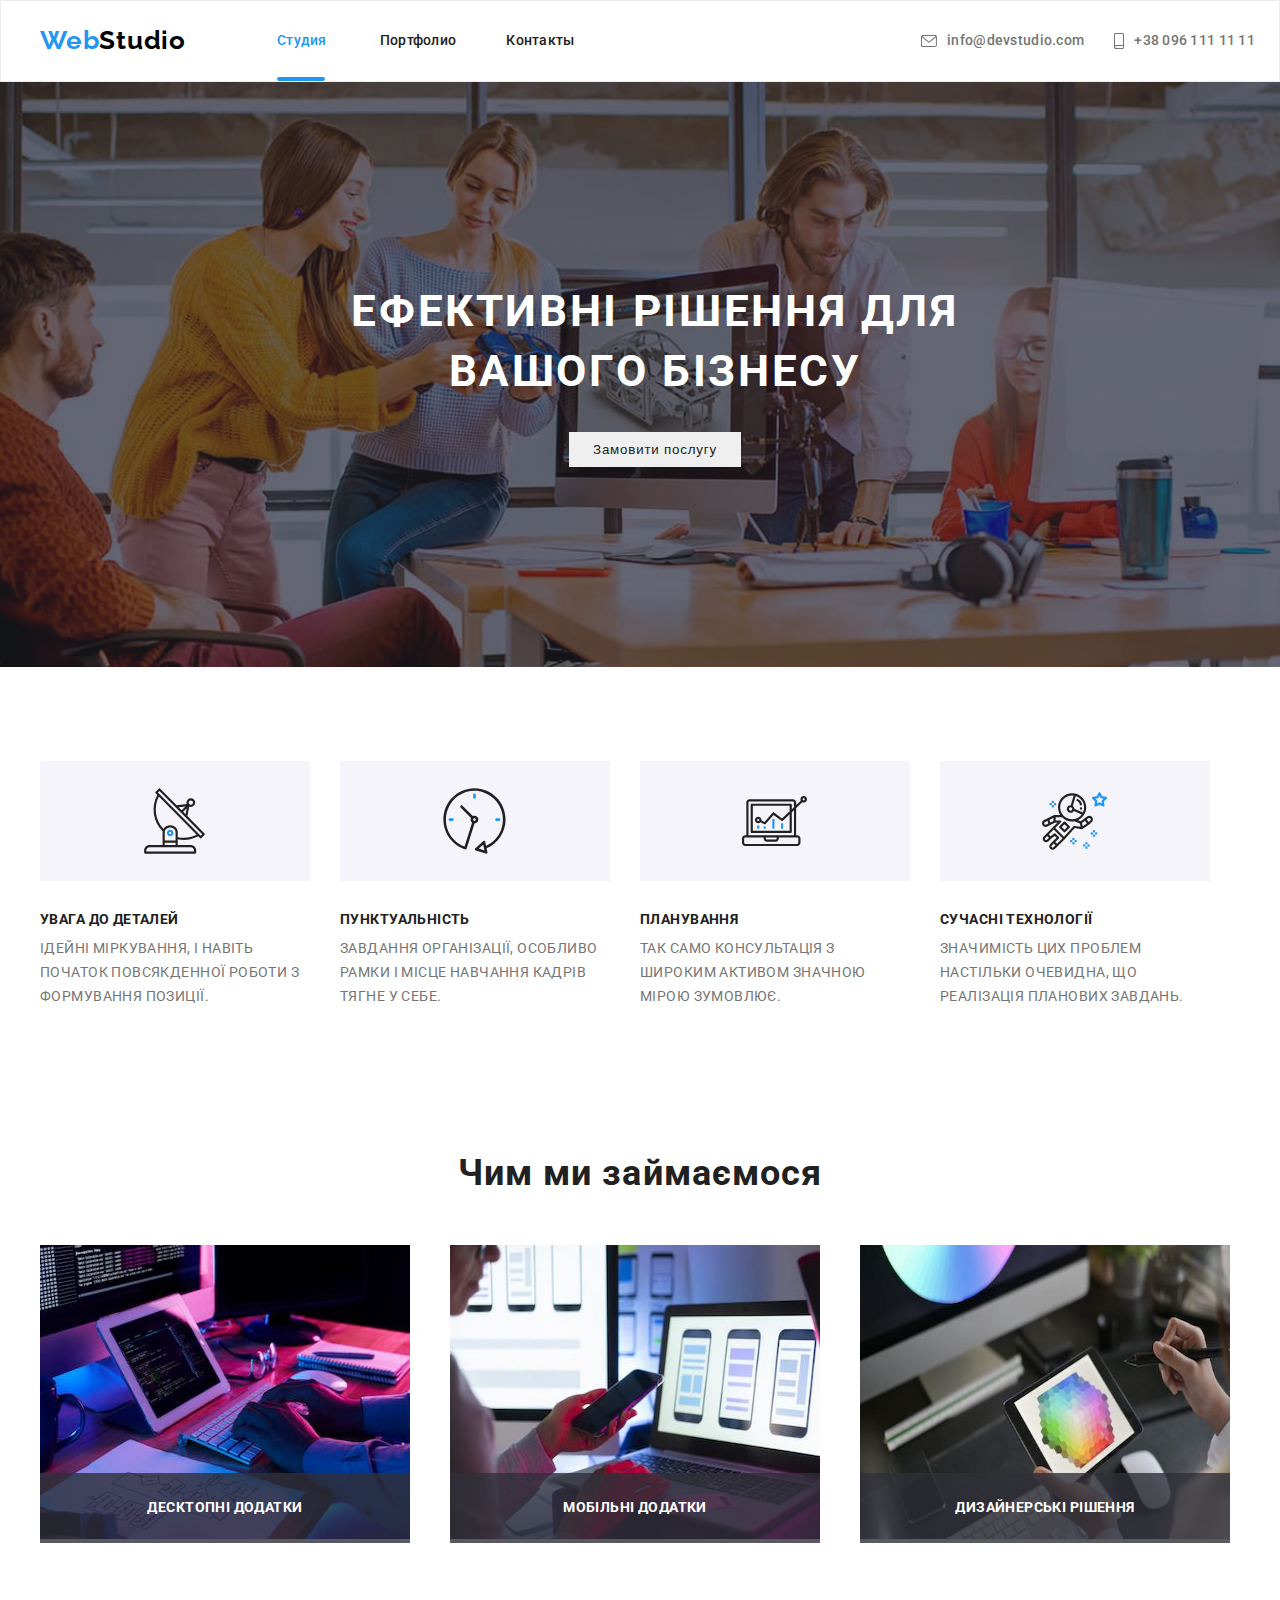
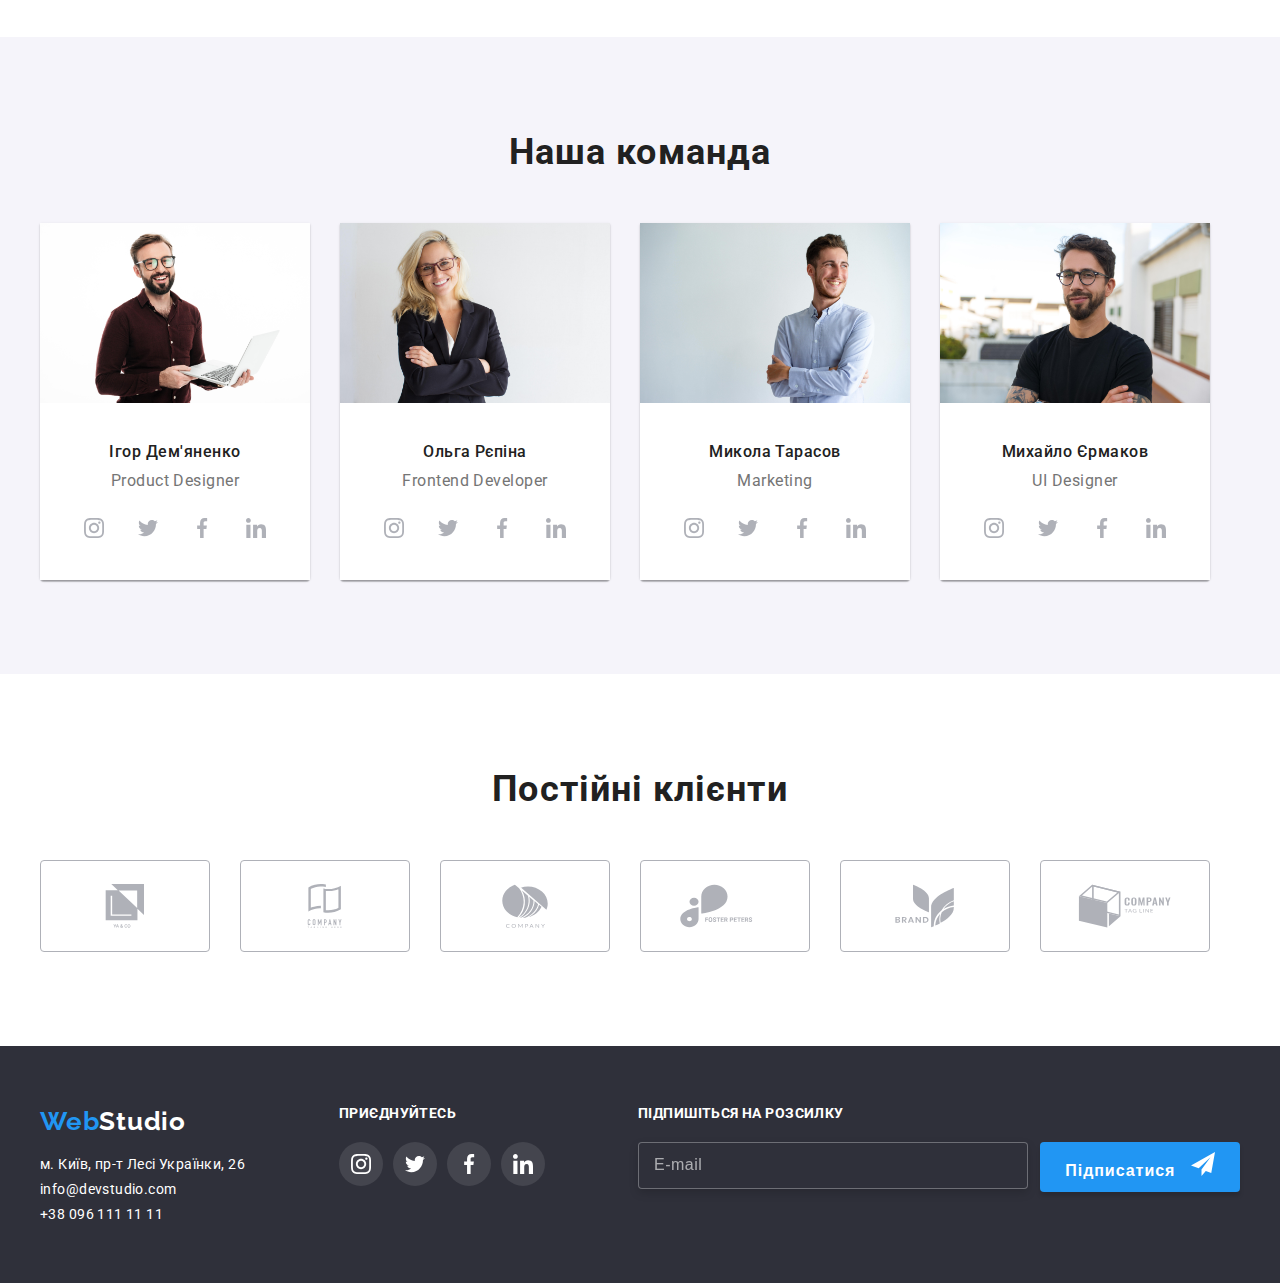
==== commit c2e24b71: "copy hw07" ====
--- a/index.html
+++ b/index.html
@@ -22,12 +22,12 @@
 
   <header class="header">
     <div class="header-container container">
-      <!----------------------LOGO---------------------->
+
 
       <a href="./index.html" lang="en" class="logo logo--dark-color header__logo link list">
         <span class="logo-accent">Web</span>Studio</a>
 
-      <!-----------------------NAV----------------------->
+
 
       <nav class="navigation">
         <ul class="navigation__list list">
@@ -45,7 +45,7 @@
         </ul>
       </nav>
 
-      <!------------------HEADER-CONTAKT------------------>
+
       <div class="connection">
 
         <a href="mailto:info@devstudio.com" class="connection__tel-mail link">
@@ -69,7 +69,7 @@
   <main>
     <!-- HERO -->
     <section class="hero">
-      <div class="picture container">
+      <div class="container">
         <h1 class="picture__title">Ефективні рішення для вашого бізнесу</h1>
 
         <button class="picture__btn btn" type="button" data-modal-open>
@@ -122,7 +122,9 @@
         <ul class="about list">
           <li class="about__item">
             <div class="about__thumb">
-              <img src="./img/box1.jpg" alt="розробка програмного забезпечення" width="370" height="294" />
+              <img srcset="./img/box1.jpg 1x,
+              ./img/box1-2x.jpg 2x" src="./img/box1.jpg" alt="розробка програмного забезпечення" width="370"
+                height="294" />
               <div class="about__actions">
                 <span class="about__text">Десктопні додатки</span>
               </div>
@@ -130,7 +132,9 @@
 
           <li class="about__item">
             <div class="about__thumb">
-              <img src="./img/box2.jpg" alt="тестування мобільного додатку" width="370" height="294" />
+              <img srcset="./img/box2.jpg 1x,
+              ./img/box2-2x.jpg 2x" src="./img/box2.jpg" alt="тестування мобільного додатку" width="370"
+                height="294" />
               <div class="about__actions">
                 <span class="about__text">Мобільні додатки</span>
               </div>
@@ -138,7 +142,8 @@
           </li>
           <li class="about__item">
             <div class="about__thumb">
-              <img src="./img/box3.jpg" alt="робота з палітрою кольорів" width="370" height="294" />
+              <img srcset="./img/box3.jpg 1x,
+              ./img/box3-2x.jpg 2x" src="./img/box3.jpg" alt="робота з палітрою кольорів" width="370" height="294" />
               <div class="about__actions">
                 <span class="about__text">Дизайнерські рішення</span>
               </div>
@@ -148,17 +153,28 @@
       </div>
     </section>
 
-    <!--------TEAM-------->
+    <!-- -----TEAM------ -->
 
     <section class="team">
-      <div class="team-container container">
-        <h2 class="our-team heading">Наша команда</h2>
+      <div class="container">
+        <h2 class="heading">Наша команда</h2>
 
         <ul class="member-team-list list">
 
           <li class="card-member">
             <div class="card">
-              <img src="./img/foto1.jpg" alt="Ігор Дем'яненко" width="270" />
+
+              <picture>
+                <source srcset="./img/foto1.jpg 1x,
+              ./img/foto1-2x.jpg 2x" media="min-width: 1200px">
+                <source srcset="./img/foto1-tab.jpg 1x,
+              ./img/foto1-tab-2x.jpg 2x" media="min-width: 768px">
+                <source srcset="./img/foto1-mob.jpg 1x,
+              ./img/foto1-mob-2x.jpg 2x" media="min-width: 480px">
+                <img srcset="./img/foto1.jpg 1x,
+                            ./img/foto1-2x.jpg 2x" src="./img/foto1.jpg" alt="Ігор Дем'яненко" width="100%" />
+              </picture>
+
               <h3 class="card__name">Ігор Дем'яненко</h3>
               <p lang="en" class="card__job-title">Product Designer</p>
               <ul class="social list">
@@ -199,7 +215,18 @@
 
           <li class="card-member">
             <div class="card">
-              <img src="./img/foto2.jpg" alt="Ольга Рєпіна" width="270" />
+
+              <picture>
+                <source srcset="./img/foto2.jpg 1x,
+              ./img/foto2-2x.jpg 2x" media="min-width: 1200px">
+                <source srcset="./img/foto2-tab.jpg 1x,
+              ./img/foto2-tab-2x.jpg 2x" media="min-width: 768px">
+                <source srcset="./img/foto2-mob.jpg 1x,
+              ./img/foto2-mob-2x.jpg 2x" media="min-width: 480px">
+                <img srcset="./img/foto2.jpg 1x,
+                ./img/foto2-2x.jpg 2x" src="./img/foto2.jpg" alt="Ольга Рєпіна" width="100%" />
+              </picture>
+
               <h3 class="card__name">Ольга Рєпіна</h3>
               <p lang="en" class="card__job-title">Frontend Developer</p>
               <ul class="social list">
@@ -234,9 +261,21 @@
               </ul>
             </div>
           </li>
+
           <li class="card-member">
             <div class="card">
-              <img src="./img/foto3.jpg" alt="Микола Тарасов" width="270" />
+
+              <picture>
+                <source srcset="./img/foto3.jpg 1x,
+              ./img/foto3-2x.jpg 2x" media="min-width: 1200px">
+                <source srcset="./img/foto3-tab.jpg 1x,
+              ./img/foto3-tab-2x.jpg 2x" media="min-width: 768px">
+                <source srcset="./img/foto3-mob.jpg 1x,
+              ./img/foto3-mob-2x.jpg 2x" media="min-width: 480px">
+                <img srcset="./img/foto3.jpg 1x,
+              ./img/foto3-2x.jpg 2x" src="./img/foto3.jpg" alt="Микола Тарасов" width="100%" />
+              </picture>
+
               <h3 class="card__name">Микола Тарасов</h3>
               <p lang="en" class="card__job-title">Marketing</p>
               <ul class="social list">
@@ -271,9 +310,21 @@
               </ul>
             </div>
           </li>
+
           <li class="card-member">
             <div class="card">
-              <img src="./img/foto4.jpg" alt="Михайло Єрмаков" width="270" />
+
+              <picture>
+                <source srcset="./img/foto4.jpg 1x,
+              ./img/foto4-2x.jpg 2x" media="min-width: 1200px">
+                <source srcset="./img/foto4-tab.jpg 1x,
+              ./img/foto4-tab-2x.jpg 2x" media="min-width: 768px">
+                <source srcset="./img/foto4-mob.jpg 1x,
+              ./img/foto4-mob-2x.jpg 2x" media="min-width: 480px">
+                <img srcset="./img/foto4.jpg 1x,
+                ./img/foto4-2x.jpg 2x" src="./img/foto4.jpg" alt="Михайло Єрмаков" width="100%" />
+              </picture>
+
               <h3 class="card__name">Михайло Єрмаков</h3>
               <p lang="en" class="card__job-title">UI Designer</p>
               <ul class="social list">
@@ -312,7 +363,7 @@
       </div>
     </section>
 
-    <!-----------CUSTOMERS----------->
+    <!-- ---------CUSTOMERS----------->
 
     <section class="customer">
       <div class="container">
--- a/css/main.min.css
+++ b/css/main.min.css
@@ -1 +1 @@
-p,h1,h2,h3,h4,h5,h6{margin:0px}ul{margin:0px;padding-left:0px}.link{text-decoration:none}.list{list-style:none}.img{display:block}.body{font-family:"Roboto",sans-serif;font-weight:700;color:#212121;width:1600px;margin:auto}:root{--primary-link-color:#2196F3;--second-link-color:#757575;--foncolor:#2F303A;--accent-color:#FFFFFF;--timing-function:cubic-bezier(0.4, 0, 0.2, 1)}.social__link--light-color{justify-content:center;border-radius:50%;width:100%;height:100%;fill:#afb1b8;background-color:var(--accent-color);transition:fill 250ms var(--timing-function),background-color 250ms var(--timing-function)}.social__link--light-color:hover{fill:var(--accent-color);background-color:var(--primary-link-color)}.social__link--dark-color{justify-content:center;border-radius:50%;width:100%;height:100%;fill:#fff;background:rgba(255,255,255,.1);transition:fill 250ms var(--timing-function),background-color 250ms var(--timing-function)}.social__link--dark-color:hover{background-color:var(--primary-link-color);fill:var(--accent-color)}.modal-politik-label,.btn-submit-footer,.customer__link,.social__link,.social,.connection__tel-mail,.navigation__list-cont,header .container,.social__link--light-color,.social__link--dark-color{display:flex;align-items:center}.container{width:1200px;padding:0px 15px;margin:0 auto}.btn{font-family:"Roboto" sans-serif;cursor:pointer;color:#212121;letter-spacing:.06em;padding:10px 24px;border:rgba(0,0,0,0);transition:color 250ms var(--timing-function),background-color 250ms var(--timing-function);margin:0 auto;display:block;margin-top:30px}.btn:hover,.btn:focus{color:var(--accent-color);background-color:var(--primary-link-color)}.logo{font-size:26px;font-weight:700;line-height:1.19;letter-spacing:0.03em;font-family:"Raleway",sans-serif}.logo--light-color{color:#fff}.logo--dark-color{color:#000}.heading{font-size:36px;font-weight:700;line-height:1.17;letter-spacing:0.03em;text-align:center;color:#212121}.header-container{background-color:#fff}header .container{position:relative;border:none}.logo-accent{color:var(--primary-link-color)}.header__logo{padding-top:24px;padding-bottom:25px;margin-right:91px}.navigation{display:flex}.navigation__list{display:flex;height:80px}.navigation__list-cont{height:80px;margin-right:15px}.navigation__list-item{margin-right:30px}.navigation__list-item:last-child{margin-right:0}.navigation__link{font-size:14px;font-weight:500;line-height:1.14;letter-spacing:0.02em;position:relative;display:block;text-decoration:none;padding:32px 0px;color:#212121;transition:color 250ms var(--timing-function)}.navigation__link:hover,.navigation__link:focus{color:var(--primary-link-color)}.navigation__link__curreent{color:var(--primary-link-color)}.navigation__link__curreent.studia::after{position:absolute;align-items:center;bottom:0;content:"";display:block;width:48px;height:4px;border-radius:2px;background-color:var(--primary-link-color);transition:250ms var(--timing-function)}.navigation__link__curreent.portfolio::after{position:absolute;align-items:center;bottom:0;content:"";display:block;width:76px;height:4px;border-radius:2px;background-color:var(--primary-link-color);transition:250ms var(--timing-function)}.studia{margin-right:53px}.portfolio{margin-right:50px}.connection{display:flex;position:absolute;margin-left:auto;right:0;align-items:center}.connection__tel-mail{font-size:14px;font-weight:500;line-height:1.14;letter-spacing:0.02em;color:#757575;margin-right:30px;transition:color 250ms var(--timing-function)}.connection__tel-mail:hover,.connection__tel-mail:focus{color:var(--primary-link-color)}.connection__icon-mail{fill:currentColor;margin-right:10px}.connection__tel-mail:last-child{margin-right:0}.picture{padding-top:200px;padding-bottom:200px;padding-left:15px;text-align:center;background-color:var(--foncolor);background-repeat:no-repeat;background-position:center;background-size:cover;background-image:linear-gradient(rgba(47, 48, 58, 0.4), rgba(47, 48, 58, 0.4)),url(../img/hero_bg.jpg);min-width:1600px;margin:auto}.picture__title{font-size:44px;line-height:1.36;letter-spacing:0.06em;text-align:center;text-transform:uppercase;color:var(--accent-color);margin-bottom:30px;width:696px;margin:0 auto;display:block}.picture__btn{font-family:"Roboto" sans-serif;cursor:pointer;color:#212121;letter-spacing:.06em;padding:10px 24px;border:rgba(0,0,0,0);transition:color 250ms var(--timing-function),background-color 250ms var(--timing-function);margin:0 auto;display:block;margin-top:30px}.picture__btn:hover,.picture__btn:focus{color:var(--accent-color);background-color:var(--primary-link-color)}.about{display:flex;padding-top:50px;padding-bottom:94px}.about__item{width:calc((100% - 60px)/3);margin-right:30px}.about__item:nth-child(3n){margin-right:0px}.about__thumb{position:relative}.about__actions{position:absolute;bottom:0;width:370px}.about__text{font-size:14px;font-weight:700;line-height:1.14;letter-spacing:0.03em;text-align:center;display:flex;font-family:"Roboto";font-style:normal;text-transform:uppercase;color:#fff;background:rgba(47,48,58,.8);color:#fff;padding:27px;justify-content:center}.benefits{font-size:14px;line-height:1.14;letter-spacing:0.03em;text-transform:uppercase}.benefits .container{padding-top:94px;padding-bottom:94px}.benefits__icon-antenna::before{background-image:url(../img/SVG/antenna.svg)}.benefits__icon-clock::before{background-image:url(../img/SVG/clock.svg)}.benefits__icon-diagram::before{background-image:url(../img/SVG/diagram.svg)}.benefits__icon-astronaut::before{background-image:url(../img/SVG/astronaut.svg)}.benefits__list{display:flex}.benefits__list li+li{margin-left:30px;width:270px}.benefits__item::before{display:block;content:"";background-repeat:no-repeat;height:120px;background-color:#f5f4fa;background-position:center;margin-bottom:30px;background-size:65.32px 70px}.benefits__text{font-size:14px;font-weight:400;line-height:1.71;letter-spacing:0.03em;color:var(--second-link-color);width:270px}.benefits__name{font-weight:700;font-size:14px;line-height:16px;letter-spacing:.03em;text-transform:uppercase;margin-bottom:10px}.team{font-size:36px;font-weight:700;line-height:1.17;letter-spacing:0.03em;background:#f5f4fa;text-align:center}.team-container{padding-top:94px;padding-bottom:94px}.our-team{padding-bottom:50px}.member-team-list{display:flex}.social{justify-content:center}.social__items{width:44px;height:44px;margin-bottom:30px}.social__items:not(:last-child){margin-right:10px}.social__link{justify-content:center;border-radius:50%;width:100%;height:100%;fill:#afb1b8;background-color:var(--accent-color);transition:fill 250ms var(--timing-function),background-color 250ms var(--timing-function)}.social__link:hover{fill:var(--accent-color);background-color:var(--primary-link-color)}.card__name{font-size:16px;font-weight:500;line-height:1.19;letter-spacing:0.03em;text-align:center;margin-top:30px;margin-bottom:10px}.card__name-list{display:flex}.card{background-color:#fff}.card-member{width:270px;background:#fff;background-color:rgba(0,0,0,0);margin-right:30px;box-shadow:0px 1px 3px rgba(0,0,0,.12),0px 1px 1px rgba(0,0,0,.14),0px 2px 1px rgba(0,0,0,.2);border-radius:0px 0px 4px 4px}.card__job-title{font-size:16px;font-weight:400;line-height:1.19;letter-spacing:0.03em;text-align:center;color:var(--second-link-color);margin-bottom:16px}.customer{padding-top:94px;padding-bottom:94px}.customer__icon{fill:currentColor}.custoumer__list{font-size:36px;line-height:1.16;letter-spacing:em;display:flex;margin-top:50px;padding:0;text-align:center;margin-top:50px}.custoumer__list li+li{margin-left:30px}.customer__link{box-sizing:border-box;justify-content:center;width:170px;height:92px;border:1px solid #afb1b8;border-radius:4px;color:#afb1b8;transition:color 250ms var(--timing-function),border-color 250ms var(--timing-function)}.customer__link:hover,.customer__link:focus{color:var(--primary-link-color);border-color:var(--primary-link-color)}.footer{background-color:var(--foncolor)}.footer-cont{display:flex;padding-top:60px;padding-bottom:60px}.footer-container{width:231px}.logo-accent{color:var(--primary-link-color)}.contact{margin-top:20px}.contact__link{font-size:14px;font-weight:400;line-height:1.14;letter-spacing:0.03em;display:block;font-family:"Roboto";font-style:normal;color:#fff}.contact__list>li:not(:last-child){margin-bottom:9px}.footer-social{margin-left:70px}.footer-title{font-size:14px;font-weight:700;line-height:1.14;letter-spacing:0.03em;text-transform:uppercase;color:#fff;margin-bottom:20px}.footer-soc-list{display:flex}.footer-soc-icons{fill:currentColor}.right-footer{margin-left:93px;display:flex}.right-footer-mail{display:flex}.footer-mail{display:block}.footer-mail>p{font-size:14px;font-weight:700;line-height:1.14;letter-spacing:0.03em;text-transform:uppercase;color:#fff;margin-bottom:20px}.footer-mail-btn>p{font-size:14px;font-weight:700;line-height:1.14;letter-spacing:0.03em;text-transform:uppercase;color:#fff;margin-bottom:20px;opacity:0}.right-footer-input{width:358px;padding:15px;background:#2f303a;border:1px solid rgba(255,255,255,.3);filter:drop-shadow(0px 4px 4px rgba(0, 0, 0, 0.15));border-radius:4px;color:#fff}.right-footer-input::-moz-placeholder{font-size:16px;font-weight:400;line-height:1.25;letter-spacing:0.03em;align-items:center;color:rgba(255,255,255,.6)}.right-footer-input:-ms-input-placeholder{font-size:16px;font-weight:400;line-height:1.25;letter-spacing:0.03em;align-items:center;color:rgba(255,255,255,.6)}.right-footer-input::placeholder{font-size:16px;font-weight:400;line-height:1.25;letter-spacing:0.03em;align-items:center;color:rgba(255,255,255,.6)}.btn-submit-footer{font-size:16px;font-weight:700;line-height:1.88;letter-spacing:0.06em;margin-left:12px;background-color:var(--primary-link-color);color:#fff;width:200px;height:50px;margin-top:0;box-shadow:0px 4px 4px rgba(0,0,0,.15);border-radius:4px;justify-items:center}.btn-footer-icons{margin-left:10px}.backdrop{position:fixed;top:0;left:0;width:100%;height:100%;background-color:rgba(0,0,0,.2);opacity:1;visibility:visible;transition:opasity 250ms var(--timing-function),visibility 250ms var(--timing-function)}.backdrop.is-hidden{opacity:0;pointer-events:none;visibility:hidden}.backdrop.is-hidden.modal{transform:scale(1.1) translate(-50%, -50%) scale(0.9);opacity:0}.modal{position:absolute;top:50%;left:50%;background-color:#fff;min-width:528px;min-height:581px;box-shadow:0px 1px 3px rgba(0,0,0,.12),0px 1px 1px rgba(0,0,0,.14),0px 2px 1px rgba(0,0,0,.2);border-radius:4px;opacity:1;transform:scale(1) translate(-50%, -50%);transition:250ms var(--timing-function);padding:40px 40px 50px 40px}.modal-close{position:absolute;top:8px;right:8px;width:30px;height:30px;border-radius:50%;border:1px solid rgba(0,0,0,.1);padding:0;cursor:pointer;fill:#000;background-color:#fff;transition:250ms var(--timing-function)}.modal-icons{position:absolute;top:50%;left:50%;transform:translate(-50%, -50%);color:#757575}.modal-head{font-size:20px;font-weight:700;line-height:1.15;letter-spacing:0.03em;text-align:center;color:#212121;margin-bottom:30px}.cross-modal-icons{fill:#757575}.cross-modal-icons:hover{fill:#2196f3}.btn-submit{width:200px;height:50px;cursor:pointer;box-shadow:0px 4px 4px rgba(0,0,0,.15);border-radius:4px}.modal-input{width:100%;height:40px;border:1px solid rgba(33,33,33,.2);outline:none;border-radius:4px;padding:12px 15px 12px 42px;color:#757575;cursor:pointer;transition:border 250ms var(--timing-function)}.modal-input:hover,.modal-input:focus{border:1px solid #2196f3}.modal-input:focus+svg,.modal-input:hover+svg{fill:#2196f3}.modal-input::-moz-placeholder{font-size:12px;font-weight:400;line-height:1.17;letter-spacing:0.01em;color:rgba(117,117,117,.5)}.modal-input:-ms-input-placeholder{font-size:12px;font-weight:400;line-height:1.17;letter-spacing:0.01em;color:rgba(117,117,117,.5)}.modal-input::placeholder{font-size:12px;font-weight:400;line-height:1.17;letter-spacing:0.01em;color:rgba(117,117,117,.5)}.modal-input-wrapper{position:relative;color:rgba(117,117,117,.5)}.form-field{margin-bottom:28px}.form-field label{font-size:12px;font-weight:400;line-height:1.17;letter-spacing:0.01em;display:block;margin-bottom:4px;font-family:"Roboto";font-style:normal;color:#757575}.modal-text{font-size:12px;font-weight:400;line-height:1.17;letter-spacing:0.01em;color:rgba(117,117,117,.5);resize:none;width:100%;height:120px;padding:12px 16px;border:1px solid rgba(33,33,33,.2);border-radius:4px;outline:none}.modal-text:hover,.modal-text:focus{border:1px solid #2196f3}.label-coment{font-size:12px;font-weight:400;line-height:1.17;letter-spacing:0.01em;display:block;margin-bottom:4px;font-family:"Roboto";font-style:normal;color:#757575}.modal-icons-cont{position:absolute;top:50%;left:12px;transform:translateY(-50%);transition:fill 250ms var(--timing-function)}.modal-politik-label{margin-left:12px}label.modal-politik-label::before{content:"";width:16px;height:15px;border:2px solid #212121;border-radius:2px;margin-right:7px}.checkbox{-webkit-appearance:none;-moz-appearance:none;appearance:none}.checkbox-link{font-size:14px;font-weight:400;line-height:1.71;letter-spacing:0.03em;display:inline;color:var(--primary-link-color);margin-left:3px}.checkbox-text{font-size:14px;font-weight:400;line-height:1.71;letter-spacing:0.03em;display:inline;color:#757575;margin-left:3px}.checkbox:checked+label::before{border:none;background-color:var(--primary-link-color);background-image:url(../img/galochka.svg);background-repeat:no-repeat;background-position:center}.header{border:1px solid #ececec}.button-work-list{display:flex;padding-top:100px;padding-bottom:56px;justify-content:center}.button-work-list li+li{margin-left:30px}.btn-work{font-size:16px;font-weight:500;line-height:1.62;letter-spacing:0.03em;padding:6px 22px;text-align:center;box-shadow:0px 3px 1px rgba(0,0,0,.1),0px 1px 2px rgba(0,0,0,.08),0px 2px 2px rgba(0,0,0,.12);border-radius:4px;margin-top:0;border:rgba(0,0,0,0)}.worklist{display:flex;flex-wrap:wrap;margin-bottom:94px}.worklist-element{border:1px solid #eee;margin-bottom:30px;background:#fff;margin-right:30px;width:370px}.worklist-element:hover .overlay__text{transform:translateY(0)}.worklist-element:nth-last-child(-n+3){margin-bottom:0}.worklist-element:hover{box-shadow:0px 1px 1px rgba(0,0,0,.12),0px 4px 4px rgba(0,0,0,.06),1px 4px 6px rgba(0,0,0,.16)}.worklist-element>p{margin-bottom:20px}.worklist-element>h2{margin-bottom:4px}.worklist-element:nth-child(3n){margin-right:0}.produkt-thumb{position:relative;overflow:hidden;margin-bottom:20px}.overlay__text{font-size:18px;font-weight:400;line-height:1.56;letter-spacing:0.03em;position:absolute;top:0;font-family:"Roboto";padding:63px 24px;background:rgba(33,150,243,.9);color:var(--accent-color);height:100%;transform:translateY(100%);transition:transform 250ms var(--timing-function)}.worklist-element__title{font-size:18px;font-weight:700;line-height:2;letter-spacing:0.06em;color:#212121;margin-left:24px;margin-bottom:4px}.worklist-element__text{font-size:16px;font-weight:400;line-height:1.89;letter-spacing:0.03em;color:var(--second-link-color);margin-left:24px;margin-bottom:20px}/*# sourceMappingURL=main.min.css.map */+p,h1,h2,h3,h4,h5,h6{margin:0px}ul{margin:0px;padding-left:0px}.link{text-decoration:none}.list{list-style:none}.img{display:block;width:100%}.body{font-family:"Roboto",sans-serif;font-weight:700;color:#212121;margin:auto}:root{--primary-link-color:#2196F3;--second-link-color:#757575;--foncolor:#2F303A;--accent-color:#FFFFFF;--timing-function:cubic-bezier(0.4, 0, 0.2, 1)}.social__link--light-color{justify-content:center;border-radius:50%;width:100%;height:100%;fill:#afb1b8;background-color:var(--accent-color);transition:fill 250ms var(--timing-function),background-color 250ms var(--timing-function)}.social__link--light-color:hover{fill:var(--accent-color);background-color:var(--primary-link-color)}.social__link--dark-color{justify-content:center;border-radius:50%;width:100%;height:100%;fill:#fff;background:rgba(255,255,255,.1);transition:fill 250ms var(--timing-function),background-color 250ms var(--timing-function)}.social__link--dark-color:hover{background-color:var(--primary-link-color);fill:var(--accent-color)}.modal-politik-label,.btn-submit-footer,.customer__link,.social__link,.social,.connection__tel-mail,.navigation__list-cont,header .container,.social__link--light-color,.social__link--dark-color{display:flex;align-items:center}.container{padding:0px 15px;margin:0 auto}@media screen and (min-width: 480px){.container{width:480px}}@media screen and (min-width: 768px){.container{width:768px}}@media screen and (min-width: 1200px){.container{width:1200px}}.btn{font-family:"Roboto" sans-serif;cursor:pointer;color:#212121;letter-spacing:.06em;padding:10px 24px;border:rgba(0,0,0,0);transition:color 250ms var(--timing-function),background-color 250ms var(--timing-function);margin:0 auto;display:block;margin-top:30px}.btn:hover,.btn:focus{color:var(--accent-color);background-color:var(--primary-link-color)}.logo{font-size:26px;font-weight:700;line-height:1.19;letter-spacing:0.03em;font-family:"Raleway",sans-serif}.logo--light-color{color:#fff}.logo--dark-color{color:#000}.heading{font-size:36px;font-weight:700;line-height:1.17;letter-spacing:0.03em;text-align:center;color:#212121}.header-container{background-color:#fff}header .container{position:relative;border:none}.logo-accent{color:var(--primary-link-color)}.header__logo{padding-top:24px;padding-bottom:25px;margin-right:91px}.navigation{display:flex}.navigation__list{display:flex;height:80px}.navigation__list-cont{height:80px;margin-right:15px}.navigation__list-item{margin-right:30px}.navigation__list-item:last-child{margin-right:0}.navigation__link{font-size:14px;font-weight:500;line-height:1.14;letter-spacing:0.02em;position:relative;display:block;text-decoration:none;padding:32px 0px;color:#212121;transition:color 250ms var(--timing-function)}.navigation__link:hover,.navigation__link:focus{color:var(--primary-link-color)}.navigation__link__curreent{color:var(--primary-link-color)}.navigation__link__curreent.studia::after{position:absolute;align-items:center;bottom:0;content:"";display:block;width:48px;height:4px;border-radius:2px;background-color:var(--primary-link-color);transition:250ms var(--timing-function)}.navigation__link__curreent.portfolio::after{position:absolute;align-items:center;bottom:0;content:"";display:block;width:76px;height:4px;border-radius:2px;background-color:var(--primary-link-color);transition:250ms var(--timing-function)}.studia{margin-right:53px}.portfolio{margin-right:50px}.connection{display:flex;position:absolute;margin-left:auto;right:0;align-items:center}.connection__tel-mail{font-size:14px;font-weight:500;line-height:1.14;letter-spacing:0.02em;color:#757575;margin-right:30px;transition:color 250ms var(--timing-function)}.connection__tel-mail:hover,.connection__tel-mail:focus{color:var(--primary-link-color)}.connection__icon-mail{fill:currentColor;margin-right:10px}.connection__tel-mail:last-child{margin-right:0}.hero .container{padding-left:15px;text-align:center;background-color:var(--foncolor);background-repeat:no-repeat;background-position:center;background-size:cover;margin:auto}@media screen and (min-width: 480px){.hero .container{padding-bottom:118px;background-image:linear-gradient(rgba(47, 48, 58, 0.4), rgba(47, 48, 58, 0.4)),url(../img/hero_bg_mob.jpg)}}@media screen and (min-width: 480px)and (min-device-pixel-ratio: 2),screen and (min-width: 480px)and (-webkit-min-device-pixel-ratio: 2),screen and (min-width: 480px)and (min-resolution: 192dpi),screen and (min-width: 480px)and (min-resolution: 2dppx){.hero .container{background-image:linear-gradient(rgba(47, 48, 58, 0.4), rgba(47, 48, 58, 0.4)),url(../img/hero_bg_mob-2x.jpg)}}@media screen and (min-width: 768px){.hero .container{width:100%;padding-bottom:118px;background-image:linear-gradient(rgba(47, 48, 58, 0.4), rgba(47, 48, 58, 0.4)),url(../img/hero_bg_tab.jpg)}}@media screen and (min-width: 768px)and (min-device-pixel-ratio: 2),screen and (min-width: 768px)and (-webkit-min-device-pixel-ratio: 2),screen and (min-width: 768px)and (min-resolution: 192dpi),screen and (min-width: 768px)and (min-resolution: 2dppx){.hero .container{background-image:linear-gradient(rgba(47, 48, 58, 0.4), rgba(47, 48, 58, 0.4)),url(../img/hero_bg_tab-2x.jpg)}}@media screen and (min-width: 1200px){.hero .container{padding-top:200px;padding-bottom:200px;width:100%;background-image:linear-gradient(rgba(47, 48, 58, 0.4), rgba(47, 48, 58, 0.4)),url(../img/hero_bg.jpg)}}@media screen and (min-width: 1200px)and (min-device-pixel-ratio: 2),screen and (min-width: 1200px)and (-webkit-min-device-pixel-ratio: 2),screen and (min-width: 1200px)and (min-resolution: 192dpi),screen and (min-width: 1200px)and (min-resolution: 2dppx){.hero .container{background-image:linear-gradient(rgba(47, 48, 58, 0.4), rgba(47, 48, 58, 0.4)),url(../img/hero_bg-2x.jpg)}}.picture__title{font-size:44px;line-height:1.36;letter-spacing:0.06em;text-align:center;text-transform:uppercase;color:var(--accent-color);width:696px;margin:0 auto;display:block}@media screen and (max-width: 1199px){.picture__title{font-size:26px;font-weight:900;line-height:1.62;letter-spacing:0.06em;padding:118px 60px 30px 60px;margin:0px;width:100%}}@media screen and (max-width: 1199px){.picture__btn{padding:10px 20px;margin-top:0px}}.picture__btn:hover,.picture__btn:focus{color:var(--accent-color);background-color:var(--primary-link-color)}.about{display:flex;padding-top:50px}@media screen and (max-width: 1199px){.about{display:none}}.about .container{margin-bottom:94px}.about__item{width:calc((100% - 60px)/3);margin-right:30px}.about__item:nth-child(3n){margin-right:0px}.about__thumb{position:relative}.about__actions{position:absolute;bottom:0;width:370px}.about__text{font-size:14px;font-weight:700;line-height:1.14;letter-spacing:0.03em;text-align:center;display:flex;font-family:"Roboto";font-style:normal;text-transform:uppercase;color:#fff;background:rgba(47,48,58,.8);color:#fff;padding:27px;justify-content:center}.benefits__icon-antenna::before{background-image:url(../img/SVG/antenna.svg)}.benefits__icon-clock::before{background-image:url(../img/SVG/clock.svg)}.benefits__icon-diagram::before{background-image:url(../img/SVG/diagram.svg)}.benefits__icon-astronaut::before{background-image:url(../img/SVG/astronaut.svg)}.benefits{font-size:14px;line-height:1.14;letter-spacing:0.03em;text-transform:uppercase}@media screen and (max-width: 1199px){.benefits{padding-top:60px;padding-bottom:60px}}@media screen and (min-width: 1200px){.benefits{padding-top:94px;padding-bottom:94px}}@media screen and (min-width: 768px){.benefits__list{display:flex;flex-wrap:wrap;margin:-15px}}@media screen and (max-width: 767px){.benefits__item{width:100%}}@media screen and (min-width: 768px){.benefits__item{width:calc((100% - 60px)/2);margin:15px}}@media screen and (min-width: 1200px){.benefits__item{width:270px}}@media screen and (max-width: 767px){.benefits__item:not(:last-child){margin-bottom:30px}}.benefits__item::before{display:block;content:"";background-repeat:no-repeat;height:120px;background-color:#f5f4fa;background-position:center;margin-bottom:30px;background-size:65.32px 70px}.benefits__name{font-weight:700;font-size:14px;line-height:16px;letter-spacing:.03em;text-transform:uppercase;margin-bottom:10px}@media screen and (max-width: 767px){.benefits__name{text-align:center}}.benefits__text{font-size:14px;font-weight:400;line-height:1.71;letter-spacing:0.03em;color:var(--second-link-color)}@media screen and (min-width: 1200px){.benefits__text{width:270px}}.team{font-size:36px;font-weight:700;line-height:1.17;letter-spacing:0.03em;background:#f5f4fa;text-align:center}@media screen and (max-width: 1199px){.team{padding-top:60px;padding-bottom:60px}}@media screen and (min-width: 1200px){.team{padding-top:94px;padding-bottom:94px}}@media screen and (max-width: 1199px){.team .heading{font-size:28px;font-weight:700;line-height:1.18;letter-spacing:em;text-align:center;color:#212121;margin-bottom:30px}}@media screen and (min-width: 1200px){.team .heading{margin-bottom:50px}}@media screen and (min-width: 768px){.member-team-list{display:flex;flex-wrap:wrap;margin:-15px}}.social{justify-content:center}.social__items{width:44px;height:44px;margin-bottom:30px}.social__items:not(:last-child){margin-right:10px}.social__link{justify-content:center;border-radius:50%;width:100%;height:100%;fill:#afb1b8;background-color:var(--accent-color);transition:fill 250ms var(--timing-function),background-color 250ms var(--timing-function)}.social__link:hover{fill:var(--accent-color);background-color:var(--primary-link-color)}.card__name{font-size:16px;font-weight:500;line-height:1.19;letter-spacing:0.03em;text-align:center;margin-top:30px;margin-bottom:10px}.card__name-list{display:flex}.card{background-color:#fff}.card-member{background:#fff;background-color:rgba(0,0,0,0);box-shadow:0px 1px 3px rgba(0,0,0,.12),0px 1px 1px rgba(0,0,0,.14),0px 2px 1px rgba(0,0,0,.2);border-radius:0px 0px 4px 4px}@media screen and (min-width: 480px){.card-member{width:100%}}@media screen and (min-width: 768px){.card-member{width:calc((100% - 60px)/2);margin:15px}}@media screen and (min-width: 1200px){.card-member{width:270px}}@media screen and (max-width: 767px){.card-member:not(:last-child){margin-bottom:30px}}.card__job-title{font-size:16px;font-weight:400;line-height:1.19;letter-spacing:0.03em;text-align:center;color:var(--second-link-color);margin-bottom:16px}@media screen and (max-width: 1199px){.customer{padding-top:60px;padding-bottom:60px}}@media screen and (min-width: 1200px){.customer{padding-top:94px;padding-bottom:94px}}.customer__icon{fill:currentColor}@media screen and (max-width: 1199px){.customer .heading{font-weight:700;font-size:28px;line-height:33px;text-align:center;letter-spacing:1.18;color:#212121}}.custoumer__list{display:flex;flex-wrap:wrap;padding:0;text-align:center;margin:-15px}@media screen and (max-width: 1199px){.custoumer__list{margin-top:15px}}@media screen and (min-width: 1200px){.custoumer__list{margin-top:50px}}@media screen and (max-width: 767px){.customer__item{width:calc((100% - 60px)/2);height:92px;margin:15px}}@media screen and (min-width: 768px){.customer__item{width:calc((100% - 90px)/3);margin:15px}}@media screen and (min-width: 1200px){.customer__item{width:170px;height:92px;margin-top:0px}}.customer__link{box-sizing:border-box;justify-content:center;border:1px solid #afb1b8;border-radius:4px;color:#afb1b8;height:92px;transition:color 250ms var(--timing-function),border-color 250ms var(--timing-function)}.customer__link:hover,.customer__link:focus{color:var(--primary-link-color);border-color:var(--primary-link-color)}.footer{background-color:var(--foncolor)}.footer-cont{display:flex;padding-top:60px;padding-bottom:60px}.footer-container{width:231px}.logo-accent{color:var(--primary-link-color)}.contact{margin-top:20px}.contact__link{font-size:14px;font-weight:400;line-height:1.14;letter-spacing:0.03em;display:block;font-family:"Roboto";font-style:normal;color:#fff}.contact__list>li:not(:last-child){margin-bottom:9px}.footer-social{margin-left:70px}.footer-title{font-size:14px;font-weight:700;line-height:1.14;letter-spacing:0.03em;text-transform:uppercase;color:#fff;margin-bottom:20px}.footer-soc-list{display:flex}.footer-soc-icons{fill:currentColor}.right-footer{margin-left:93px;display:flex}.right-footer-mail{display:flex}.footer-mail{display:block}.footer-mail>p{font-size:14px;font-weight:700;line-height:1.14;letter-spacing:0.03em;text-transform:uppercase;color:#fff;margin-bottom:20px}.footer-mail-btn>p{font-size:14px;font-weight:700;line-height:1.14;letter-spacing:0.03em;text-transform:uppercase;color:#fff;margin-bottom:20px;opacity:0}.right-footer-input{width:358px;padding:15px;background:#2f303a;border:1px solid rgba(255,255,255,.3);filter:drop-shadow(0px 4px 4px rgba(0, 0, 0, 0.15));border-radius:4px;color:#fff}.right-footer-input::-moz-placeholder{font-size:16px;font-weight:400;line-height:1.25;letter-spacing:0.03em;align-items:center;color:rgba(255,255,255,.6)}.right-footer-input:-ms-input-placeholder{font-size:16px;font-weight:400;line-height:1.25;letter-spacing:0.03em;align-items:center;color:rgba(255,255,255,.6)}.right-footer-input::placeholder{font-size:16px;font-weight:400;line-height:1.25;letter-spacing:0.03em;align-items:center;color:rgba(255,255,255,.6)}.btn-submit-footer{font-size:16px;font-weight:700;line-height:1.88;letter-spacing:0.06em;margin-left:12px;background-color:var(--primary-link-color);color:#fff;width:200px;height:50px;margin-top:0;box-shadow:0px 4px 4px rgba(0,0,0,.15);border-radius:4px;justify-items:center}.btn-footer-icons{margin-left:10px}.backdrop{position:fixed;top:0;left:0;width:100%;height:100%;background-color:rgba(0,0,0,.2);opacity:1;visibility:visible;transition:opasity 250ms var(--timing-function),visibility 250ms var(--timing-function)}.backdrop.is-hidden{opacity:0;pointer-events:none;visibility:hidden}.backdrop.is-hidden.modal{transform:scale(1.1) translate(-50%, -50%) scale(0.9);opacity:0}.modal{position:absolute;top:50%;left:50%;background-color:#fff;min-width:528px;min-height:581px;box-shadow:0px 1px 3px rgba(0,0,0,.12),0px 1px 1px rgba(0,0,0,.14),0px 2px 1px rgba(0,0,0,.2);border-radius:4px;opacity:1;transform:scale(1) translate(-50%, -50%);transition:250ms var(--timing-function);padding:40px 40px 50px 40px}.modal-close{position:absolute;top:8px;right:8px;width:30px;height:30px;border-radius:50%;border:1px solid rgba(0,0,0,.1);padding:0;cursor:pointer;fill:#000;background-color:#fff;transition:250ms var(--timing-function)}.modal-icons{position:absolute;top:50%;left:50%;transform:translate(-50%, -50%);color:#757575}.modal-head{font-size:20px;font-weight:700;line-height:1.15;letter-spacing:0.03em;text-align:center;color:#212121;margin-bottom:30px}.cross-modal-icons{fill:#757575}.cross-modal-icons:hover{fill:#2196f3}.btn-submit{width:200px;height:50px;cursor:pointer;box-shadow:0px 4px 4px rgba(0,0,0,.15);border-radius:4px}.modal-input{width:100%;height:40px;border:1px solid rgba(33,33,33,.2);outline:none;border-radius:4px;padding:12px 15px 12px 42px;color:#757575;cursor:pointer;transition:border 250ms var(--timing-function)}.modal-input:hover,.modal-input:focus{border:1px solid #2196f3}.modal-input:focus+svg,.modal-input:hover+svg{fill:#2196f3}.modal-input::-moz-placeholder{font-size:12px;font-weight:400;line-height:1.17;letter-spacing:0.01em;color:rgba(117,117,117,.5)}.modal-input:-ms-input-placeholder{font-size:12px;font-weight:400;line-height:1.17;letter-spacing:0.01em;color:rgba(117,117,117,.5)}.modal-input::placeholder{font-size:12px;font-weight:400;line-height:1.17;letter-spacing:0.01em;color:rgba(117,117,117,.5)}.modal-input-wrapper{position:relative;color:rgba(117,117,117,.5)}.form-field{margin-bottom:28px}.form-field label{font-size:12px;font-weight:400;line-height:1.17;letter-spacing:0.01em;display:block;margin-bottom:4px;font-family:"Roboto";font-style:normal;color:#757575}.modal-text{font-size:12px;font-weight:400;line-height:1.17;letter-spacing:0.01em;color:rgba(117,117,117,.5);resize:none;width:100%;height:120px;padding:12px 16px;border:1px solid rgba(33,33,33,.2);border-radius:4px;outline:none}.modal-text:hover,.modal-text:focus{border:1px solid #2196f3}.label-coment{font-size:12px;font-weight:400;line-height:1.17;letter-spacing:0.01em;display:block;margin-bottom:4px;font-family:"Roboto";font-style:normal;color:#757575}.modal-icons-cont{position:absolute;top:50%;left:12px;transform:translateY(-50%);transition:fill 250ms var(--timing-function)}.modal-politik-label{margin-left:12px}label.modal-politik-label::before{content:"";width:16px;height:15px;border:2px solid #212121;border-radius:2px;margin-right:7px}.checkbox{-webkit-appearance:none;-moz-appearance:none;appearance:none}.checkbox-link{font-size:14px;font-weight:400;line-height:1.71;letter-spacing:0.03em;display:inline;color:var(--primary-link-color);margin-left:3px}.checkbox-text{font-size:14px;font-weight:400;line-height:1.71;letter-spacing:0.03em;display:inline;color:#757575;margin-left:3px}.checkbox:checked+label::before{border:none;background-color:var(--primary-link-color);background-image:url(../img/galochka.svg);background-repeat:no-repeat;background-position:center}.header{border:1px solid #ececec}.button-work-list{display:flex;flex-wrap:wrap;justify-content:center}@media screen and (max-width: 767px){.button-work-list{justify-content:start}}@media screen and (max-width: 1199px){.button-work-list{margin-bottom:30px;width:100%}}@media screen and (min-width: 1200px){.button-work-list{padding-top:100px;padding-bottom:56px}}@media screen and (max-width: 1199px){.button-work-list li+li{margin-left:8px}}@media screen and (min-width: 1200px){.button-work-list li+li{margin-left:30px}}@media screen and (max-width: 767px){.button-work-list__item:nth-child(4){margin-left:0px}}@media screen and (max-width: 767px){.button-work-list__item:nth-child(-n+3){margin-bottom:15px}}.btn-work{font-size:16px;font-weight:500;line-height:1.62;letter-spacing:0.03em;padding:6px 22px;text-align:center;box-shadow:0px 3px 1px rgba(0,0,0,.1),0px 1px 2px rgba(0,0,0,.08),0px 2px 2px rgba(0,0,0,.12);border-radius:4px;margin-top:0;border:rgba(0,0,0,0)}@media screen and (max-width: 1199px){.main-portfolio{padding-top:60px;padding-bottom:60px}}.worklist{display:flex;flex-wrap:wrap}@media screen and (min-width: 768px){.worklist{margin:-15px}}@media screen and (min-width: 1200px){.worklist{margin-bottom:94px;margin:-15px}}.worklist-element{border:1px solid #eee;background:#fff}@media screen and (max-width: 767px){.worklist-element{margin-bottom:30px;width:100%}}@media screen and (min-width: 768px){.worklist-element{width:calc((100% - 60px)/2);margin:15px}}@media screen and (min-width: 1200px){.worklist-element{width:370px}}.worklist-element:hover .overlay__text{transform:translateY(0)}@media screen and (min-width: 1200px){.worklist-element:nth-last-child(-n+3){margin-bottom:0}}.worklist-element:hover{box-shadow:0px 1px 1px rgba(0,0,0,.12),0px 4px 4px rgba(0,0,0,.06),1px 4px 6px rgba(0,0,0,.16)}.worklist-element>p{margin-bottom:20px}.worklist-element>h2{margin-bottom:4px}@media screen and (min-width: 1200px){.worklist-element:nth-child(3n){margin-right:0}}.produkt-thumb{position:relative;overflow:hidden;margin-bottom:20px}.overlay__text{font-size:18px;font-weight:400;line-height:1.56;letter-spacing:0.03em;position:absolute;top:0;font-family:"Roboto";padding:63px 24px;background:rgba(33,150,243,.9);color:var(--accent-color);height:100%;transform:translateY(100%);transition:transform 250ms var(--timing-function)}.worklist-element__title{font-size:18px;font-weight:700;line-height:2;letter-spacing:0.06em;color:#212121;margin-left:24px;margin-bottom:4px}.worklist-element__text{font-size:16px;font-weight:400;line-height:1.89;letter-spacing:0.03em;color:var(--second-link-color);margin-left:24px;margin-bottom:20px}/*# sourceMappingURL=main.min.css.map */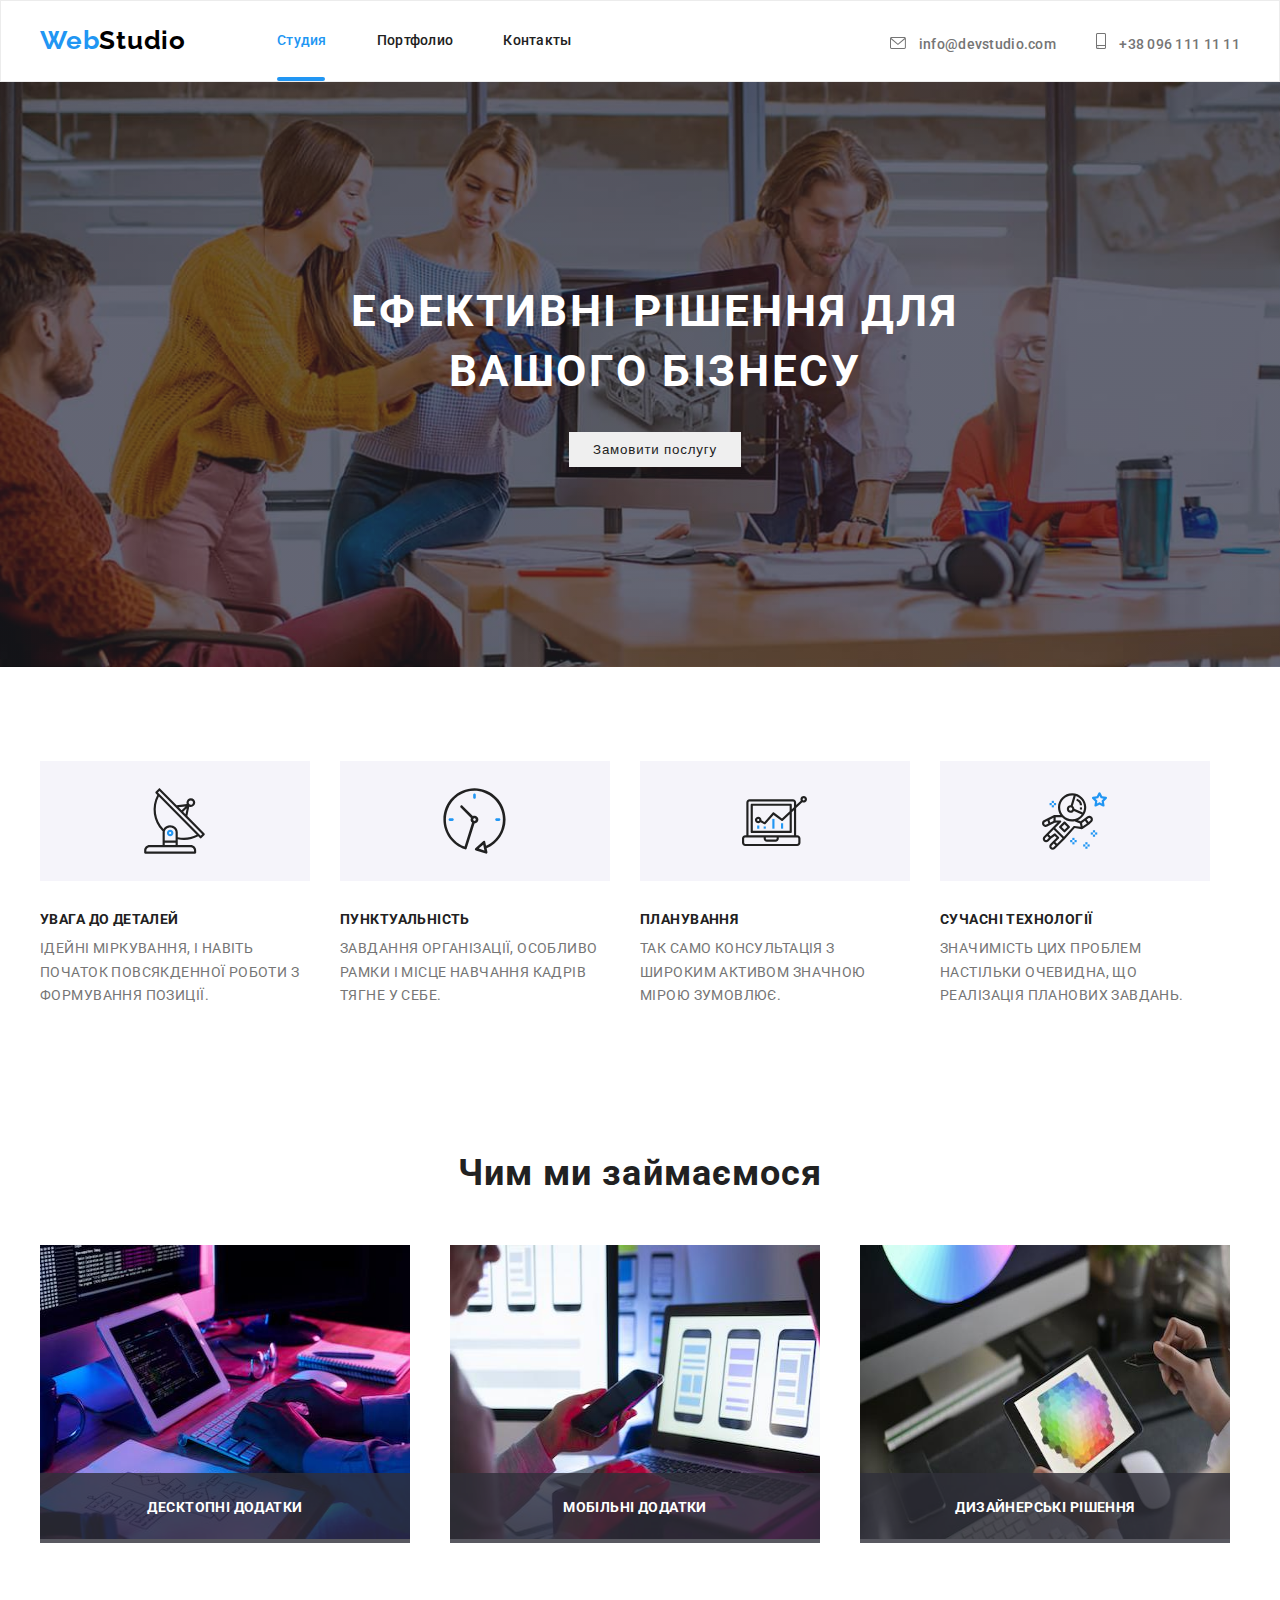
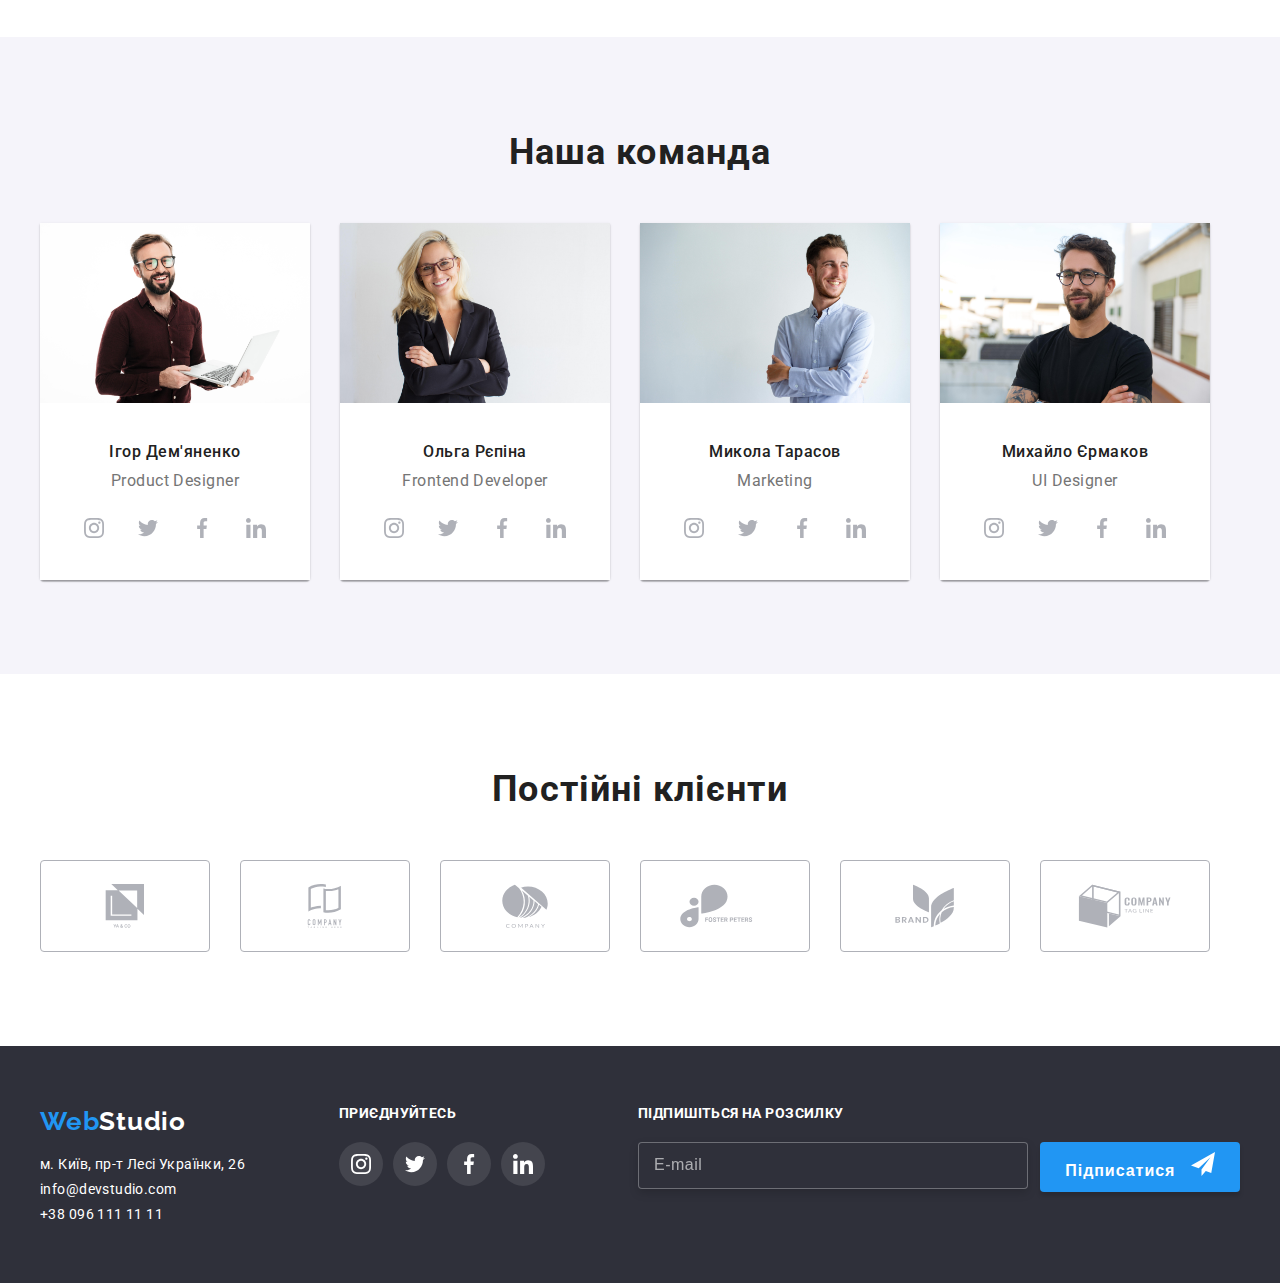
==== commit f1e66930: "30.12.2022 21:29" ====
--- a/index.html
+++ b/index.html
@@ -21,46 +21,102 @@
   <!----------------------HEADER---------------------->
 
   <header class="header">
-    <div class="header-container container">
+    <div class="container">
 
 
       <a href="./index.html" lang="en" class="logo logo--dark-color header__logo link list">
-        <span class="logo-accent">Web</span>Studio</a>
+        <span class="logo-accent">Web</span>Studio
+      </a>
 
 
 
       <nav class="navigation">
-        <ul class="navigation__list list">
-          <li>
-            <a class="navigation__link navigation__link__curreent link studia" href="./index.html">Студия</a>
-          </li>
-
-          <li>
-            <a class="navigation__link link portfolio" href="./portfolio.html">Портфолио</a>
-          </li>
-
-          <li>
-            <a class="navigation__link link" href="#contacts">Контакты</a>
-          </li>
-        </ul>
+
+
+        <div class="menu-container" id="menu-container" data-menu>
+
+
+
+          <ul class="navigation__list list">
+            <li>
+              <a class="navigation__link navigation__link__curreent link studia" href="./index.html">Студия</a>
+            </li>
+
+            <li>
+              <a class="navigation__link link portfolio" href="./portfolio.html">Портфолио</a>
+            </li>
+
+            <li>
+              <a class="navigation__link link contacts" href="#contacts">Контакты</a>
+            </li>
+          </ul>
+
+
+          <div class="connection">
+            <div class="connect-tel">
+              <a href="tel:+380961111111" class="connection__tel-mail connection__tel link">
+                <svg width="10" height="16" class="connection__icon-mail">
+                  <use href="./img/icons-defs.svg#icon-smartphone"></use>
+                </svg>
+                +38 096 111 11 11</a>
+            </div>
+            <div class="connect-mail">
+              <a href="mailto:info@devstudio.com" class="connection__tel-mail connection__mail link">
+                <svg width="16" height="12" class="connection__icon-mail">
+                  <use href="./img/icons-defs.svg#icon-envelope"></use>
+                </svg>
+                info@devstudio.com
+              </a>
+            </div>
+
+          </div>
+          <div class="connection-second">
+            <div class="connection-second__mail">
+              <a href="mailto:info@devstudio.com" class="connection__tel-mail connection__mail link">
+                <svg width="16" height="12" class="connection__icon-mail">
+                  <use href="./img/icons-defs.svg#icon-envelope"></use>
+                </svg>
+                info@devstudio.com
+              </a>
+            </div>
+
+            <div class="connection-second__mail__tel">
+              <a href="tel:+380961111111" class="connection__tel-mail connection__tel link">
+                <svg width="10" height="16" class="connection__icon-mail">
+                  <use href="./img/icons-defs.svg#icon-smartphone"></use>
+                </svg>
+                +38 096 111 11 11</a>
+            </div>
+
+
+          </div>
+          <ul class="social-list list">
+            <li>
+              <a class="social-link link" href="#">Instagram</a>
+            </li>
+            <li>
+              <a class="social-link link" href="#">Twitter</a>
+            </li>
+            <li>
+              <a class="social-link link" href="#">Facebook</a>
+            </li>
+            <li>
+              <a class="social-link link" href="#">LinkedIn</a>
+            </li>
+          </ul>
+        </div>
+        <button type="button" class="menu-button" aria-expanded="false" aria-controls="menu-container" data-menu-button>
+          <svg width="24" aria-label="Перемикач мобільного меню" class="menu-button__icon">
+            <use class="icon-close" href="./img/icons-defs.svg#icon-close-mob-menu"></use>
+            <use class="icon-menu" href="./img/icons-defs.svg#icon-menu-mob-menu"></use>
+          </svg>
+        </button>
+
       </nav>
 
 
-      <div class="connection">
-
-        <a href="mailto:info@devstudio.com" class="connection__tel-mail link">
-          <svg width="16" height="12" class="connection__icon-mail">
-            <use href="./img/icons-defs.svg#icon-envelope"></use>
-          </svg>
-          info@devstudio.com
-        </a>
-
-        <a href="tel:+380961111111" class="connection__tel-mail link">
-          <svg width="10" height="16" class="connection__icon-mail">
-            <use href="./img/icons-defs.svg#icon-smartphone"></use>
-          </svg>
-          +38 096 111 11 11</a>
-      </div>
+
+
     </div>
   </header>
 
@@ -572,6 +628,7 @@
     </div>
   </div>
   <script src="./js/modal.js"></script>
+  <script src="./js/navmenu.js"></script>
 </body>
 
 </html>--- a/css/main.min.css
+++ b/css/main.min.css
@@ -1 +1 @@
-p,h1,h2,h3,h4,h5,h6{margin:0px}ul{margin:0px;padding-left:0px}.link{text-decoration:none}.list{list-style:none}.img{display:block;width:100%}.body{font-family:"Roboto",sans-serif;font-weight:700;color:#212121;margin:auto}:root{--primary-link-color:#2196F3;--second-link-color:#757575;--foncolor:#2F303A;--accent-color:#FFFFFF;--timing-function:cubic-bezier(0.4, 0, 0.2, 1)}.social__link--light-color{justify-content:center;border-radius:50%;width:100%;height:100%;fill:#afb1b8;background-color:var(--accent-color);transition:fill 250ms var(--timing-function),background-color 250ms var(--timing-function)}.social__link--light-color:hover{fill:var(--accent-color);background-color:var(--primary-link-color)}.social__link--dark-color{justify-content:center;border-radius:50%;width:100%;height:100%;fill:#fff;background:rgba(255,255,255,.1);transition:fill 250ms var(--timing-function),background-color 250ms var(--timing-function)}.social__link--dark-color:hover{background-color:var(--primary-link-color);fill:var(--accent-color)}.modal-politik-label,.btn-submit-footer,.customer__link,.social__link,.social,.connection__tel-mail,.navigation__list-cont,header .container,.social__link--light-color,.social__link--dark-color{display:flex;align-items:center}.container{padding:0px 15px;margin:0 auto}@media screen and (min-width: 480px){.container{width:480px}}@media screen and (min-width: 768px){.container{width:768px}}@media screen and (min-width: 1200px){.container{width:1200px}}.btn{font-family:"Roboto" sans-serif;cursor:pointer;color:#212121;letter-spacing:.06em;padding:10px 24px;border:rgba(0,0,0,0);transition:color 250ms var(--timing-function),background-color 250ms var(--timing-function);margin:0 auto;display:block;margin-top:30px}.btn:hover,.btn:focus{color:var(--accent-color);background-color:var(--primary-link-color)}.logo{font-size:26px;font-weight:700;line-height:1.19;letter-spacing:0.03em;font-family:"Raleway",sans-serif}.logo--light-color{color:#fff}.logo--dark-color{color:#000}.heading{font-size:36px;font-weight:700;line-height:1.17;letter-spacing:0.03em;text-align:center;color:#212121}.header-container{background-color:#fff}header .container{position:relative;border:none}.logo-accent{color:var(--primary-link-color)}.header__logo{padding-top:24px;padding-bottom:25px;margin-right:91px}.navigation{display:flex}.navigation__list{display:flex;height:80px}.navigation__list-cont{height:80px;margin-right:15px}.navigation__list-item{margin-right:30px}.navigation__list-item:last-child{margin-right:0}.navigation__link{font-size:14px;font-weight:500;line-height:1.14;letter-spacing:0.02em;position:relative;display:block;text-decoration:none;padding:32px 0px;color:#212121;transition:color 250ms var(--timing-function)}.navigation__link:hover,.navigation__link:focus{color:var(--primary-link-color)}.navigation__link__curreent{color:var(--primary-link-color)}.navigation__link__curreent.studia::after{position:absolute;align-items:center;bottom:0;content:"";display:block;width:48px;height:4px;border-radius:2px;background-color:var(--primary-link-color);transition:250ms var(--timing-function)}.navigation__link__curreent.portfolio::after{position:absolute;align-items:center;bottom:0;content:"";display:block;width:76px;height:4px;border-radius:2px;background-color:var(--primary-link-color);transition:250ms var(--timing-function)}.studia{margin-right:53px}.portfolio{margin-right:50px}.connection{display:flex;position:absolute;margin-left:auto;right:0;align-items:center}.connection__tel-mail{font-size:14px;font-weight:500;line-height:1.14;letter-spacing:0.02em;color:#757575;margin-right:30px;transition:color 250ms var(--timing-function)}.connection__tel-mail:hover,.connection__tel-mail:focus{color:var(--primary-link-color)}.connection__icon-mail{fill:currentColor;margin-right:10px}.connection__tel-mail:last-child{margin-right:0}.hero .container{padding-left:15px;text-align:center;background-color:var(--foncolor);background-repeat:no-repeat;background-position:center;background-size:cover;margin:auto}@media screen and (min-width: 480px){.hero .container{padding-bottom:118px;background-image:linear-gradient(rgba(47, 48, 58, 0.4), rgba(47, 48, 58, 0.4)),url(../img/hero_bg_mob.jpg)}}@media screen and (min-width: 480px)and (min-device-pixel-ratio: 2),screen and (min-width: 480px)and (-webkit-min-device-pixel-ratio: 2),screen and (min-width: 480px)and (min-resolution: 192dpi),screen and (min-width: 480px)and (min-resolution: 2dppx){.hero .container{background-image:linear-gradient(rgba(47, 48, 58, 0.4), rgba(47, 48, 58, 0.4)),url(../img/hero_bg_mob-2x.jpg)}}@media screen and (min-width: 768px){.hero .container{width:100%;padding-bottom:118px;background-image:linear-gradient(rgba(47, 48, 58, 0.4), rgba(47, 48, 58, 0.4)),url(../img/hero_bg_tab.jpg)}}@media screen and (min-width: 768px)and (min-device-pixel-ratio: 2),screen and (min-width: 768px)and (-webkit-min-device-pixel-ratio: 2),screen and (min-width: 768px)and (min-resolution: 192dpi),screen and (min-width: 768px)and (min-resolution: 2dppx){.hero .container{background-image:linear-gradient(rgba(47, 48, 58, 0.4), rgba(47, 48, 58, 0.4)),url(../img/hero_bg_tab-2x.jpg)}}@media screen and (min-width: 1200px){.hero .container{padding-top:200px;padding-bottom:200px;width:100%;background-image:linear-gradient(rgba(47, 48, 58, 0.4), rgba(47, 48, 58, 0.4)),url(../img/hero_bg.jpg)}}@media screen and (min-width: 1200px)and (min-device-pixel-ratio: 2),screen and (min-width: 1200px)and (-webkit-min-device-pixel-ratio: 2),screen and (min-width: 1200px)and (min-resolution: 192dpi),screen and (min-width: 1200px)and (min-resolution: 2dppx){.hero .container{background-image:linear-gradient(rgba(47, 48, 58, 0.4), rgba(47, 48, 58, 0.4)),url(../img/hero_bg-2x.jpg)}}.picture__title{font-size:44px;line-height:1.36;letter-spacing:0.06em;text-align:center;text-transform:uppercase;color:var(--accent-color);width:696px;margin:0 auto;display:block}@media screen and (max-width: 1199px){.picture__title{font-size:26px;font-weight:900;line-height:1.62;letter-spacing:0.06em;padding:118px 60px 30px 60px;margin:0px;width:100%}}@media screen and (max-width: 1199px){.picture__btn{padding:10px 20px;margin-top:0px}}.picture__btn:hover,.picture__btn:focus{color:var(--accent-color);background-color:var(--primary-link-color)}.about{display:flex;padding-top:50px}@media screen and (max-width: 1199px){.about{display:none}}.about .container{margin-bottom:94px}.about__item{width:calc((100% - 60px)/3);margin-right:30px}.about__item:nth-child(3n){margin-right:0px}.about__thumb{position:relative}.about__actions{position:absolute;bottom:0;width:370px}.about__text{font-size:14px;font-weight:700;line-height:1.14;letter-spacing:0.03em;text-align:center;display:flex;font-family:"Roboto";font-style:normal;text-transform:uppercase;color:#fff;background:rgba(47,48,58,.8);color:#fff;padding:27px;justify-content:center}.benefits__icon-antenna::before{background-image:url(../img/SVG/antenna.svg)}.benefits__icon-clock::before{background-image:url(../img/SVG/clock.svg)}.benefits__icon-diagram::before{background-image:url(../img/SVG/diagram.svg)}.benefits__icon-astronaut::before{background-image:url(../img/SVG/astronaut.svg)}.benefits{font-size:14px;line-height:1.14;letter-spacing:0.03em;text-transform:uppercase}@media screen and (max-width: 1199px){.benefits{padding-top:60px;padding-bottom:60px}}@media screen and (min-width: 1200px){.benefits{padding-top:94px;padding-bottom:94px}}@media screen and (min-width: 768px){.benefits__list{display:flex;flex-wrap:wrap;margin:-15px}}@media screen and (max-width: 767px){.benefits__item{width:100%}}@media screen and (min-width: 768px){.benefits__item{width:calc((100% - 60px)/2);margin:15px}}@media screen and (min-width: 1200px){.benefits__item{width:270px}}@media screen and (max-width: 767px){.benefits__item:not(:last-child){margin-bottom:30px}}.benefits__item::before{display:block;content:"";background-repeat:no-repeat;height:120px;background-color:#f5f4fa;background-position:center;margin-bottom:30px;background-size:65.32px 70px}.benefits__name{font-weight:700;font-size:14px;line-height:16px;letter-spacing:.03em;text-transform:uppercase;margin-bottom:10px}@media screen and (max-width: 767px){.benefits__name{text-align:center}}.benefits__text{font-size:14px;font-weight:400;line-height:1.71;letter-spacing:0.03em;color:var(--second-link-color)}@media screen and (min-width: 1200px){.benefits__text{width:270px}}.team{font-size:36px;font-weight:700;line-height:1.17;letter-spacing:0.03em;background:#f5f4fa;text-align:center}@media screen and (max-width: 1199px){.team{padding-top:60px;padding-bottom:60px}}@media screen and (min-width: 1200px){.team{padding-top:94px;padding-bottom:94px}}@media screen and (max-width: 1199px){.team .heading{font-size:28px;font-weight:700;line-height:1.18;letter-spacing:em;text-align:center;color:#212121;margin-bottom:30px}}@media screen and (min-width: 1200px){.team .heading{margin-bottom:50px}}@media screen and (min-width: 768px){.member-team-list{display:flex;flex-wrap:wrap;margin:-15px}}.social{justify-content:center}.social__items{width:44px;height:44px;margin-bottom:30px}.social__items:not(:last-child){margin-right:10px}.social__link{justify-content:center;border-radius:50%;width:100%;height:100%;fill:#afb1b8;background-color:var(--accent-color);transition:fill 250ms var(--timing-function),background-color 250ms var(--timing-function)}.social__link:hover{fill:var(--accent-color);background-color:var(--primary-link-color)}.card__name{font-size:16px;font-weight:500;line-height:1.19;letter-spacing:0.03em;text-align:center;margin-top:30px;margin-bottom:10px}.card__name-list{display:flex}.card{background-color:#fff}.card-member{background:#fff;background-color:rgba(0,0,0,0);box-shadow:0px 1px 3px rgba(0,0,0,.12),0px 1px 1px rgba(0,0,0,.14),0px 2px 1px rgba(0,0,0,.2);border-radius:0px 0px 4px 4px}@media screen and (min-width: 480px){.card-member{width:100%}}@media screen and (min-width: 768px){.card-member{width:calc((100% - 60px)/2);margin:15px}}@media screen and (min-width: 1200px){.card-member{width:270px}}@media screen and (max-width: 767px){.card-member:not(:last-child){margin-bottom:30px}}.card__job-title{font-size:16px;font-weight:400;line-height:1.19;letter-spacing:0.03em;text-align:center;color:var(--second-link-color);margin-bottom:16px}@media screen and (max-width: 1199px){.customer{padding-top:60px;padding-bottom:60px}}@media screen and (min-width: 1200px){.customer{padding-top:94px;padding-bottom:94px}}.customer__icon{fill:currentColor}@media screen and (max-width: 1199px){.customer .heading{font-weight:700;font-size:28px;line-height:33px;text-align:center;letter-spacing:1.18;color:#212121}}.custoumer__list{display:flex;flex-wrap:wrap;padding:0;text-align:center;margin:-15px}@media screen and (max-width: 1199px){.custoumer__list{margin-top:15px}}@media screen and (min-width: 1200px){.custoumer__list{margin-top:50px}}@media screen and (max-width: 767px){.customer__item{width:calc((100% - 60px)/2);height:92px;margin:15px}}@media screen and (min-width: 768px){.customer__item{width:calc((100% - 90px)/3);margin:15px}}@media screen and (min-width: 1200px){.customer__item{width:170px;height:92px;margin-top:0px}}.customer__link{box-sizing:border-box;justify-content:center;border:1px solid #afb1b8;border-radius:4px;color:#afb1b8;height:92px;transition:color 250ms var(--timing-function),border-color 250ms var(--timing-function)}.customer__link:hover,.customer__link:focus{color:var(--primary-link-color);border-color:var(--primary-link-color)}.footer{background-color:var(--foncolor)}.footer-cont{display:flex;padding-top:60px;padding-bottom:60px}.footer-container{width:231px}.logo-accent{color:var(--primary-link-color)}.contact{margin-top:20px}.contact__link{font-size:14px;font-weight:400;line-height:1.14;letter-spacing:0.03em;display:block;font-family:"Roboto";font-style:normal;color:#fff}.contact__list>li:not(:last-child){margin-bottom:9px}.footer-social{margin-left:70px}.footer-title{font-size:14px;font-weight:700;line-height:1.14;letter-spacing:0.03em;text-transform:uppercase;color:#fff;margin-bottom:20px}.footer-soc-list{display:flex}.footer-soc-icons{fill:currentColor}.right-footer{margin-left:93px;display:flex}.right-footer-mail{display:flex}.footer-mail{display:block}.footer-mail>p{font-size:14px;font-weight:700;line-height:1.14;letter-spacing:0.03em;text-transform:uppercase;color:#fff;margin-bottom:20px}.footer-mail-btn>p{font-size:14px;font-weight:700;line-height:1.14;letter-spacing:0.03em;text-transform:uppercase;color:#fff;margin-bottom:20px;opacity:0}.right-footer-input{width:358px;padding:15px;background:#2f303a;border:1px solid rgba(255,255,255,.3);filter:drop-shadow(0px 4px 4px rgba(0, 0, 0, 0.15));border-radius:4px;color:#fff}.right-footer-input::-moz-placeholder{font-size:16px;font-weight:400;line-height:1.25;letter-spacing:0.03em;align-items:center;color:rgba(255,255,255,.6)}.right-footer-input:-ms-input-placeholder{font-size:16px;font-weight:400;line-height:1.25;letter-spacing:0.03em;align-items:center;color:rgba(255,255,255,.6)}.right-footer-input::placeholder{font-size:16px;font-weight:400;line-height:1.25;letter-spacing:0.03em;align-items:center;color:rgba(255,255,255,.6)}.btn-submit-footer{font-size:16px;font-weight:700;line-height:1.88;letter-spacing:0.06em;margin-left:12px;background-color:var(--primary-link-color);color:#fff;width:200px;height:50px;margin-top:0;box-shadow:0px 4px 4px rgba(0,0,0,.15);border-radius:4px;justify-items:center}.btn-footer-icons{margin-left:10px}.backdrop{position:fixed;top:0;left:0;width:100%;height:100%;background-color:rgba(0,0,0,.2);opacity:1;visibility:visible;transition:opasity 250ms var(--timing-function),visibility 250ms var(--timing-function)}.backdrop.is-hidden{opacity:0;pointer-events:none;visibility:hidden}.backdrop.is-hidden.modal{transform:scale(1.1) translate(-50%, -50%) scale(0.9);opacity:0}.modal{position:absolute;top:50%;left:50%;background-color:#fff;min-width:528px;min-height:581px;box-shadow:0px 1px 3px rgba(0,0,0,.12),0px 1px 1px rgba(0,0,0,.14),0px 2px 1px rgba(0,0,0,.2);border-radius:4px;opacity:1;transform:scale(1) translate(-50%, -50%);transition:250ms var(--timing-function);padding:40px 40px 50px 40px}.modal-close{position:absolute;top:8px;right:8px;width:30px;height:30px;border-radius:50%;border:1px solid rgba(0,0,0,.1);padding:0;cursor:pointer;fill:#000;background-color:#fff;transition:250ms var(--timing-function)}.modal-icons{position:absolute;top:50%;left:50%;transform:translate(-50%, -50%);color:#757575}.modal-head{font-size:20px;font-weight:700;line-height:1.15;letter-spacing:0.03em;text-align:center;color:#212121;margin-bottom:30px}.cross-modal-icons{fill:#757575}.cross-modal-icons:hover{fill:#2196f3}.btn-submit{width:200px;height:50px;cursor:pointer;box-shadow:0px 4px 4px rgba(0,0,0,.15);border-radius:4px}.modal-input{width:100%;height:40px;border:1px solid rgba(33,33,33,.2);outline:none;border-radius:4px;padding:12px 15px 12px 42px;color:#757575;cursor:pointer;transition:border 250ms var(--timing-function)}.modal-input:hover,.modal-input:focus{border:1px solid #2196f3}.modal-input:focus+svg,.modal-input:hover+svg{fill:#2196f3}.modal-input::-moz-placeholder{font-size:12px;font-weight:400;line-height:1.17;letter-spacing:0.01em;color:rgba(117,117,117,.5)}.modal-input:-ms-input-placeholder{font-size:12px;font-weight:400;line-height:1.17;letter-spacing:0.01em;color:rgba(117,117,117,.5)}.modal-input::placeholder{font-size:12px;font-weight:400;line-height:1.17;letter-spacing:0.01em;color:rgba(117,117,117,.5)}.modal-input-wrapper{position:relative;color:rgba(117,117,117,.5)}.form-field{margin-bottom:28px}.form-field label{font-size:12px;font-weight:400;line-height:1.17;letter-spacing:0.01em;display:block;margin-bottom:4px;font-family:"Roboto";font-style:normal;color:#757575}.modal-text{font-size:12px;font-weight:400;line-height:1.17;letter-spacing:0.01em;color:rgba(117,117,117,.5);resize:none;width:100%;height:120px;padding:12px 16px;border:1px solid rgba(33,33,33,.2);border-radius:4px;outline:none}.modal-text:hover,.modal-text:focus{border:1px solid #2196f3}.label-coment{font-size:12px;font-weight:400;line-height:1.17;letter-spacing:0.01em;display:block;margin-bottom:4px;font-family:"Roboto";font-style:normal;color:#757575}.modal-icons-cont{position:absolute;top:50%;left:12px;transform:translateY(-50%);transition:fill 250ms var(--timing-function)}.modal-politik-label{margin-left:12px}label.modal-politik-label::before{content:"";width:16px;height:15px;border:2px solid #212121;border-radius:2px;margin-right:7px}.checkbox{-webkit-appearance:none;-moz-appearance:none;appearance:none}.checkbox-link{font-size:14px;font-weight:400;line-height:1.71;letter-spacing:0.03em;display:inline;color:var(--primary-link-color);margin-left:3px}.checkbox-text{font-size:14px;font-weight:400;line-height:1.71;letter-spacing:0.03em;display:inline;color:#757575;margin-left:3px}.checkbox:checked+label::before{border:none;background-color:var(--primary-link-color);background-image:url(../img/galochka.svg);background-repeat:no-repeat;background-position:center}.header{border:1px solid #ececec}.button-work-list{display:flex;flex-wrap:wrap;justify-content:center}@media screen and (max-width: 767px){.button-work-list{justify-content:start}}@media screen and (max-width: 1199px){.button-work-list{margin-bottom:30px;width:100%}}@media screen and (min-width: 1200px){.button-work-list{padding-top:100px;padding-bottom:56px}}@media screen and (max-width: 1199px){.button-work-list li+li{margin-left:8px}}@media screen and (min-width: 1200px){.button-work-list li+li{margin-left:30px}}@media screen and (max-width: 767px){.button-work-list__item:nth-child(4){margin-left:0px}}@media screen and (max-width: 767px){.button-work-list__item:nth-child(-n+3){margin-bottom:15px}}.btn-work{font-size:16px;font-weight:500;line-height:1.62;letter-spacing:0.03em;padding:6px 22px;text-align:center;box-shadow:0px 3px 1px rgba(0,0,0,.1),0px 1px 2px rgba(0,0,0,.08),0px 2px 2px rgba(0,0,0,.12);border-radius:4px;margin-top:0;border:rgba(0,0,0,0)}@media screen and (max-width: 1199px){.main-portfolio{padding-top:60px;padding-bottom:60px}}.worklist{display:flex;flex-wrap:wrap}@media screen and (min-width: 768px){.worklist{margin:-15px}}@media screen and (min-width: 1200px){.worklist{margin-bottom:94px;margin:-15px}}.worklist-element{border:1px solid #eee;background:#fff}@media screen and (max-width: 767px){.worklist-element{margin-bottom:30px;width:100%}}@media screen and (min-width: 768px){.worklist-element{width:calc((100% - 60px)/2);margin:15px}}@media screen and (min-width: 1200px){.worklist-element{width:370px}}.worklist-element:hover .overlay__text{transform:translateY(0)}@media screen and (min-width: 1200px){.worklist-element:nth-last-child(-n+3){margin-bottom:0}}.worklist-element:hover{box-shadow:0px 1px 1px rgba(0,0,0,.12),0px 4px 4px rgba(0,0,0,.06),1px 4px 6px rgba(0,0,0,.16)}.worklist-element>p{margin-bottom:20px}.worklist-element>h2{margin-bottom:4px}@media screen and (min-width: 1200px){.worklist-element:nth-child(3n){margin-right:0}}.produkt-thumb{position:relative;overflow:hidden;margin-bottom:20px}.overlay__text{font-size:18px;font-weight:400;line-height:1.56;letter-spacing:0.03em;position:absolute;top:0;font-family:"Roboto";padding:63px 24px;background:rgba(33,150,243,.9);color:var(--accent-color);height:100%;transform:translateY(100%);transition:transform 250ms var(--timing-function)}.worklist-element__title{font-size:18px;font-weight:700;line-height:2;letter-spacing:0.06em;color:#212121;margin-left:24px;margin-bottom:4px}.worklist-element__text{font-size:16px;font-weight:400;line-height:1.89;letter-spacing:0.03em;color:var(--second-link-color);margin-left:24px;margin-bottom:20px}/*# sourceMappingURL=main.min.css.map */+p,h1,h2,h3,h4,h5,h6{margin:0px}ul{margin:0px;padding-left:0px}.link{text-decoration:none}.list{list-style:none}.img{display:block;width:100%}.body{font-family:"Roboto",sans-serif;font-weight:700;color:#212121;margin:auto}:root{--primary-link-color:#2196F3;--second-link-color:#757575;--foncolor:#2F303A;--accent-color:#FFFFFF;--timing-function:cubic-bezier(0.4, 0, 0.2, 1)}.social__link--light-color{justify-content:center;border-radius:50%;width:100%;height:100%;fill:#afb1b8;background-color:var(--accent-color);transition:fill 250ms var(--timing-function),background-color 250ms var(--timing-function)}.social__link--light-color:hover{fill:var(--accent-color);background-color:var(--primary-link-color)}.social__link--dark-color{justify-content:center;border-radius:50%;width:100%;height:100%;fill:var(--accent-color);background:rgba(255,255,255,.1);transition:fill 250ms var(--timing-function),background-color 250ms var(--timing-function)}.social__link--dark-color:hover{background-color:var(--primary-link-color);fill:var(--accent-color)}.modal-politik-label,.btn-submit-footer,.customer__link,.social__link,.social,header .container,.social__link--light-color,.social__link--dark-color{display:flex;align-items:center}.container{padding:0px 15px;margin:0 auto}@media screen and (min-width: 480px){.container{width:480px}}@media screen and (min-width: 768px){.container{width:768px}}@media screen and (min-width: 1200px){.container{width:1200px}}.btn{font-family:"Roboto" sans-serif;cursor:pointer;color:#212121;letter-spacing:.06em;padding:10px 24px;border:rgba(0,0,0,0);transition:color 250ms var(--timing-function),background-color 250ms var(--timing-function);margin:0 auto;display:block;margin-top:30px}.btn:hover,.btn:focus{color:var(--accent-color);background-color:var(--primary-link-color)}.logo{font-size:26px;font-weight:700;line-height:1.19;letter-spacing:0.03em;font-family:"Raleway",sans-serif}.logo--light-color{color:var(--accent-color)}.logo--dark-color{color:#000}.heading{font-size:36px;font-weight:700;line-height:1.17;letter-spacing:0.03em;text-align:center;color:#212121}header .container{display:flex;border:none;background-color:var(--accent-color)}@media screen and (max-width: 767px){header .container{position:relative}}@media screen and (min-width: 1200px){header .container{position:relative}}.logo-accent{color:var(--primary-link-color)}@media screen and (min-width: 480px){.header__logo{padding-top:16px;padding-bottom:16px;font-size:24px}}@media screen and (min-width: 768px){.header__logo{padding-top:26px;padding-bottom:26px;margin-right:93px;font-size:26px}}@media screen and (min-width: 1200px){.header__logo{padding-top:24px;padding-bottom:25px;margin-right:91px;font-size:26px}}@media screen and (min-width: 768px){.navigation__list{position:relative;display:flex}}.navigation__link{display:block;text-decoration:none;color:#212121;transition:color 250ms var(--timing-function)}@media screen and (min-width: 480px){.navigation__link{font-size:40px;font-weight:500;line-height:1.18;letter-spacing:0.02em}}@media screen and (min-width: 768px){.navigation__link{font-size:14px;font-weight:500;line-height:1.14;letter-spacing:0.02em;padding:32px 0px}}@media screen and (min-width: 1200px){.navigation__link{font-size:14px;font-weight:500;line-height:1.14;letter-spacing:0.02em}}.navigation__link:hover,.navigation__link:focus{color:var(--primary-link-color)}@media screen and (min-width: 768px){.navigation__link__curreent{color:var(--primary-link-color)}.navigation__link__curreent.studia::after{position:absolute;align-items:center;bottom:0;content:"";display:block;width:48px;height:4px;border-radius:2px;background-color:var(--primary-link-color);transition:250ms var(--timing-function)}.navigation__link__curreent.portfolio::after{position:absolute;align-items:center;bottom:0;content:"";display:block;width:76px;height:4px;border-radius:2px;background-color:var(--primary-link-color);transition:250ms var(--timing-function)}}@media screen and (max-width: 767px){.studia{margin-bottom:32px}}@media screen and (min-width: 768px){.studia{margin-right:50px}}@media screen and (max-width: 767px){.portfolio{margin-bottom:32px}}@media screen and (min-width: 768px){.portfolio{margin-right:50px}}@media screen and (max-width: 767px){.contacts{margin-bottom:306px;padding-bottom:0px}}@media screen and (min-width: 480px){.connection{display:block}}@media screen and (min-width: 768px){.connection{display:none}}@media screen and (min-width: 768px){.connection-second{display:block;position:absolute;padding-top:21px;padding-right:15px;padding-bottom:21px;top:0;right:0;align-items:center}}@media screen and (max-width: 767px){.connection-second{display:none}}@media screen and (min-width: 1200px){.connection-second{display:flex;position:absolute;right:0px;align-items:center;padding-top:32px;padding-bottom:32px}}@media screen and (min-width: 480px){.connect-tel{margin-bottom:32px}}.connect-mail{margin-bottom:64px}@media screen and (min-width: 768px){.connection-second__mail{margin-bottom:10px}}@media screen and (min-width: 1200px){.connection-second__mail{margin-bottom:0px;margin-right:40px}}.connection__tel{color:var(--second-link-color);transition:color 250ms var(--timing-function)}@media screen and (min-width: 480px){.connection__tel{font-weight:500;font-size:34px;line-height:1.18;letter-spacing:.02em;color:var(--primary-link-color);margin-top:32px}}@media screen and (min-width: 768px){.connection__tel{font-size:12px;font-weight:500;line-height:1.17;letter-spacing:0.02em;color:var(--second-link-color)}}@media screen and (min-width: 1200px){.connection__tel{font-size:14px;font-weight:500;line-height:1.14;letter-spacing:0.02em}}.connection__tel:hover,.connection__tel:focus{color:var(--primary-link-color)}.connection__mail{color:var(--second-link-color);transition:color 250ms var(--timing-function)}@media screen and (min-width: 480px){.connection__mail{font-size:24px;font-weight:500;line-height:1.17;letter-spacing:0.02em;margin-top:32px}}@media screen and (min-width: 768px){.connection__mail{font-size:12px;font-weight:500;line-height:1.17;letter-spacing:0.02em}}@media screen and (min-width: 1200px){.connection__mail{font-size:14px;font-weight:500;line-height:1.14;letter-spacing:0.02em}}.connection__mail:hover,.connection__mail:focus{color:var(--primary-link-color)}.connection__icon-mail{fill:currentColor;margin-right:10px}@media screen and (max-width: 767px){.connection__icon-mail{display:none}}.connection__tel-mail:last-child{margin-right:0}@media screen and (min-width: 480px){.social-list{display:flex}}@media screen and (min-width: 768px){.social-list{display:none}}.social-link{font-weight:500;font-size:18px;line-height:1.22;letter-spacing:.02em;color:var(--primary-link-color);margin-right:20px}.hero .container{padding-left:15px;text-align:center;background-color:var(--foncolor);background-repeat:no-repeat;background-position:center;background-size:cover;margin:auto}@media screen and (min-width: 480px){.hero .container{padding-bottom:118px;background-image:linear-gradient(rgba(47, 48, 58, 0.4), rgba(47, 48, 58, 0.4)),url(../img/hero_bg_mob.jpg)}}@media screen and (min-width: 480px)and (min-device-pixel-ratio: 2),screen and (min-width: 480px)and (-webkit-min-device-pixel-ratio: 2),screen and (min-width: 480px)and (min-resolution: 192dpi),screen and (min-width: 480px)and (min-resolution: 2dppx){.hero .container{background-image:linear-gradient(rgba(47, 48, 58, 0.4), rgba(47, 48, 58, 0.4)),url(../img/hero_bg_mob-2x.jpg)}}@media screen and (min-width: 768px){.hero .container{width:100%;padding-bottom:118px;background-image:linear-gradient(rgba(47, 48, 58, 0.4), rgba(47, 48, 58, 0.4)),url(../img/hero_bg_tab.jpg)}}@media screen and (min-width: 768px)and (min-device-pixel-ratio: 2),screen and (min-width: 768px)and (-webkit-min-device-pixel-ratio: 2),screen and (min-width: 768px)and (min-resolution: 192dpi),screen and (min-width: 768px)and (min-resolution: 2dppx){.hero .container{background-image:linear-gradient(rgba(47, 48, 58, 0.4), rgba(47, 48, 58, 0.4)),url(../img/hero_bg_tab-2x.jpg)}}@media screen and (min-width: 1200px){.hero .container{padding-top:200px;padding-bottom:200px;max-width:1600px;background-image:linear-gradient(rgba(47, 48, 58, 0.4), rgba(47, 48, 58, 0.4)),url(../img/hero_bg.jpg)}}@media screen and (min-width: 1200px)and (min-device-pixel-ratio: 2),screen and (min-width: 1200px)and (-webkit-min-device-pixel-ratio: 2),screen and (min-width: 1200px)and (min-resolution: 192dpi),screen and (min-width: 1200px)and (min-resolution: 2dppx){.hero .container{background-image:linear-gradient(rgba(47, 48, 58, 0.4), rgba(47, 48, 58, 0.4)),url(../img/hero_bg-2x.jpg)}}.picture__title{font-size:44px;line-height:1.36;letter-spacing:0.06em;text-align:center;text-transform:uppercase;color:var(--accent-color);width:696px;margin:0 auto;display:block}@media screen and (max-width: 1199px){.picture__title{font-size:26px;font-weight:900;line-height:1.62;letter-spacing:0.06em;padding:118px 60px 30px 60px;margin:0px;width:100%}}@media screen and (max-width: 1199px){.picture__btn{padding:10px 20px;margin-top:0px}}.picture__btn:hover,.picture__btn:focus{color:var(--accent-color);background-color:var(--primary-link-color)}.about{display:flex;padding-top:50px}@media screen and (max-width: 1199px){.about{display:none}}.about .container{margin-bottom:94px}.about__item{width:calc((100% - 60px)/3);margin-right:30px}.about__item:nth-child(3n){margin-right:0px}.about__thumb{position:relative}.about__actions{position:absolute;bottom:0;width:370px}.about__text{font-size:14px;font-weight:700;line-height:1.14;letter-spacing:0.03em;text-align:center;display:flex;font-family:"Roboto";font-style:normal;text-transform:uppercase;color:var(--accent-color);background:rgba(47,48,58,.8);padding:27px;justify-content:center}.benefits__icon-antenna::before{background-image:url(../img/SVG/antenna.svg)}.benefits__icon-clock::before{background-image:url(../img/SVG/clock.svg)}.benefits__icon-diagram::before{background-image:url(../img/SVG/diagram.svg)}.benefits__icon-astronaut::before{background-image:url(../img/SVG/astronaut.svg)}.benefits{font-size:14px;line-height:1.14;letter-spacing:0.03em;text-transform:uppercase}@media screen and (max-width: 1199px){.benefits{padding-top:60px;padding-bottom:60px}}@media screen and (min-width: 1200px){.benefits{padding-top:94px;padding-bottom:94px}}@media screen and (min-width: 768px){.benefits__list{display:flex;flex-wrap:wrap;margin:-15px}}@media screen and (max-width: 767px){.benefits__item{width:100%}}@media screen and (min-width: 768px){.benefits__item{width:calc((100% - 60px)/2);margin:15px}}@media screen and (min-width: 1200px){.benefits__item{width:270px}}@media screen and (max-width: 767px){.benefits__item:not(:last-child){margin-bottom:30px}}.benefits__item::before{display:block;content:"";background-repeat:no-repeat;height:120px;background-color:#f5f4fa;background-position:center;margin-bottom:30px;background-size:65.32px 70px}.benefits__name{font-weight:700;font-size:14px;line-height:16px;letter-spacing:.03em;text-transform:uppercase;margin-bottom:10px}@media screen and (max-width: 767px){.benefits__name{text-align:center}}.benefits__text{font-size:14px;font-weight:400;line-height:1.71;letter-spacing:0.03em;color:var(--second-link-color)}@media screen and (min-width: 1200px){.benefits__text{width:270px}}.team{font-size:36px;font-weight:700;line-height:1.17;letter-spacing:0.03em;background:#f5f4fa;text-align:center}@media screen and (max-width: 1199px){.team{padding-top:60px;padding-bottom:60px}}@media screen and (min-width: 1200px){.team{padding-top:94px;padding-bottom:94px}}@media screen and (max-width: 1199px){.team .heading{font-size:28px;font-weight:700;line-height:1.18;letter-spacing:em;text-align:center;color:#212121;margin-bottom:30px}}@media screen and (min-width: 1200px){.team .heading{margin-bottom:50px}}@media screen and (min-width: 768px){.member-team-list{display:flex;flex-wrap:wrap;margin:-15px}}.social{justify-content:center}.social__items{width:44px;height:44px;margin-bottom:30px}.social__items:not(:last-child){margin-right:10px}.social__link{justify-content:center;border-radius:50%;width:100%;height:100%;fill:#afb1b8;background-color:var(--accent-color);transition:fill 250ms var(--timing-function),background-color 250ms var(--timing-function)}.social__link:hover{fill:var(--accent-color);background-color:var(--primary-link-color)}.card__name{font-size:16px;font-weight:500;line-height:1.19;letter-spacing:0.03em;text-align:center;margin-top:30px;margin-bottom:10px}.card__name-list{display:flex}.card{background-color:var(--accent-color)}.card-member{background:var(--accent-color);background-color:rgba(0,0,0,0);box-shadow:0px 1px 3px rgba(0,0,0,.12),0px 1px 1px rgba(0,0,0,.14),0px 2px 1px rgba(0,0,0,.2);border-radius:0px 0px 4px 4px}@media screen and (min-width: 480px){.card-member{width:100%}}@media screen and (min-width: 768px){.card-member{width:calc((100% - 60px)/2);margin:15px}}@media screen and (min-width: 1200px){.card-member{width:270px}}@media screen and (max-width: 767px){.card-member:not(:last-child){margin-bottom:30px}}.card__job-title{font-size:16px;font-weight:400;line-height:1.19;letter-spacing:0.03em;text-align:center;color:var(--second-link-color);margin-bottom:16px}@media screen and (max-width: 1199px){.customer{padding-top:60px;padding-bottom:60px}}@media screen and (min-width: 1200px){.customer{padding-top:94px;padding-bottom:94px}}.customer__icon{fill:currentColor}@media screen and (max-width: 1199px){.customer .heading{font-weight:700;font-size:28px;line-height:33px;text-align:center;letter-spacing:1.18;color:#212121}}.custoumer__list{display:flex;flex-wrap:wrap;padding:0;text-align:center;margin:-15px}@media screen and (max-width: 1199px){.custoumer__list{margin-top:15px}}@media screen and (min-width: 1200px){.custoumer__list{margin-top:50px}}@media screen and (max-width: 767px){.customer__item{width:calc((100% - 60px)/2);height:92px;margin:15px}}@media screen and (min-width: 768px){.customer__item{width:calc((100% - 90px)/3);margin:15px}}@media screen and (min-width: 1200px){.customer__item{width:170px;height:92px;margin-top:0px}}.customer__link{box-sizing:border-box;justify-content:center;border:1px solid #afb1b8;border-radius:4px;color:#afb1b8;height:92px;transition:color 250ms var(--timing-function),border-color 250ms var(--timing-function)}.customer__link:hover,.customer__link:focus{color:var(--primary-link-color);border-color:var(--primary-link-color)}.footer{background-color:var(--foncolor)}.footer-cont{display:flex;padding-top:60px;padding-bottom:60px}.footer-container{width:231px}.logo-accent{color:var(--primary-link-color)}.contact{margin-top:20px}.contact__link{font-size:14px;font-weight:400;line-height:1.14;letter-spacing:0.03em;display:block;font-family:"Roboto";font-style:normal;color:var(--accent-color)}.contact__list>li:not(:last-child){margin-bottom:9px}.footer-social{margin-left:70px}.footer-title{font-size:14px;font-weight:700;line-height:1.14;letter-spacing:0.03em;text-transform:uppercase;color:var(--accent-color);margin-bottom:20px}.footer-soc-list{display:flex}.footer-soc-icons{fill:currentColor}.right-footer{margin-left:93px;display:flex}.right-footer-mail{display:flex}.footer-mail{display:block}.footer-mail>p{font-size:14px;font-weight:700;line-height:1.14;letter-spacing:0.03em;text-transform:uppercase;color:var(--accent-color);margin-bottom:20px}.footer-mail-btn>p{font-size:14px;font-weight:700;line-height:1.14;letter-spacing:0.03em;text-transform:uppercase;color:var(--accent-color);margin-bottom:20px;opacity:0}.right-footer-input{width:358px;padding:15px;background:var(--foncolor);border:1px solid rgba(255,255,255,.3);filter:drop-shadow(0px 4px 4px rgba(0, 0, 0, 0.15));border-radius:4px;color:var(--accent-color)}.right-footer-input::-moz-placeholder{font-size:16px;font-weight:400;line-height:1.25;letter-spacing:0.03em;align-items:center;color:rgba(255,255,255,.6)}.right-footer-input:-ms-input-placeholder{font-size:16px;font-weight:400;line-height:1.25;letter-spacing:0.03em;align-items:center;color:rgba(255,255,255,.6)}.right-footer-input::placeholder{font-size:16px;font-weight:400;line-height:1.25;letter-spacing:0.03em;align-items:center;color:rgba(255,255,255,.6)}.btn-submit-footer{font-size:16px;font-weight:700;line-height:1.88;letter-spacing:0.06em;margin-left:12px;background-color:var(--primary-link-color);color:var(--accent-color);width:200px;height:50px;margin-top:0;box-shadow:0px 4px 4px rgba(0,0,0,.15);border-radius:4px;justify-items:center}.btn-footer-icons{margin-left:10px}.backdrop{position:fixed;top:0;left:0;background-color:rgba(0,0,0,.2);opacity:1;visibility:visible;transition:opasity 250ms var(--timing-function),visibility 250ms var(--timing-function)}@media screen and (min-width: 480px){.backdrop{padding:93px 15px 94px 15px;overflow-y:scroll}}@media screen and (min-width: 768px){.backdrop{padding:208px 159px 207px 159px}}@media screen and (min-width: 1200px){.backdrop{width:100%;height:100%}}.backdrop.is-hidden{opacity:0;pointer-events:none;visibility:hidden}.backdrop.is-hidden.modal{transform:scale(1.1) translate(-50%, -50%) scale(0.9);opacity:0}.modal{background-color:var(--accent-color);box-shadow:0px 1px 3px rgba(0,0,0,.12),0px 1px 1px rgba(0,0,0,.14),0px 2px 1px rgba(0,0,0,.2);border-radius:4px;opacity:1;transition:250ms var(--timing-function);padding:40px 40px 40px 40px}@media screen and (max-width: 1199px){.modal{position:relative}}@media screen and (min-width: 1200px){.modal{position:absolute;top:50%;left:50%;min-width:528px;min-height:581px;transform:translate(-50%, -50%)}}.modal-close{position:absolute;top:8px;right:8px;width:30px;height:30px;border-radius:50%;border:1px solid rgba(0,0,0,.1);padding:0;cursor:pointer;fill:#000;background-color:#fff;transition:250ms var(--timing-function)}.modal-icons{position:absolute;top:50%;left:50%;transform:translate(-50%, -50%);color:var(--second-link-color)}.modal-head{font-size:20px;font-weight:700;line-height:1.15;letter-spacing:0.03em;text-align:center;color:#212121;margin-bottom:30px}.cross-modal-icons{fill:var(--second-link-color)}.cross-modal-icons:hover{fill:var(--primary-link-color)}.btn-submit{width:200px;height:50px;cursor:pointer;box-shadow:0px 4px 4px rgba(0,0,0,.15);border-radius:4px}.modal-input{width:100%;height:40px;border:1px solid rgba(33,33,33,.2);outline:none;border-radius:4px;padding:12px 15px 12px 42px;color:var(--second-link-color);cursor:pointer;transition:border 250ms var(--timing-function)}.modal-input:hover,.modal-input:focus{border:1px solid var(--primary-link-color)}.modal-input:focus+svg,.modal-input:hover+svg{fill:var(--primary-link-color)}.modal-input::-moz-placeholder{font-size:12px;font-weight:400;line-height:1.17;letter-spacing:0.01em;color:rgba(117,117,117,.5)}.modal-input:-ms-input-placeholder{font-size:12px;font-weight:400;line-height:1.17;letter-spacing:0.01em;color:rgba(117,117,117,.5)}.modal-input::placeholder{font-size:12px;font-weight:400;line-height:1.17;letter-spacing:0.01em;color:rgba(117,117,117,.5)}.modal-input-wrapper{position:relative;color:rgba(117,117,117,.5)}.form-field{margin-bottom:28px}.form-field label{font-size:12px;font-weight:400;line-height:1.17;letter-spacing:0.01em;display:block;margin-bottom:4px;font-family:"Roboto";font-style:normal;color:var(--second-link-color)}.modal-text{font-size:12px;font-weight:400;line-height:1.17;letter-spacing:0.01em;color:rgba(117,117,117,.5);resize:none;width:100%;height:120px;padding:12px 16px;border:1px solid rgba(33,33,33,.2);border-radius:4px;outline:none}.modal-text:hover,.modal-text:focus{border:1px solid var(--primary-link-color)}.label-coment{font-size:12px;font-weight:400;line-height:1.17;letter-spacing:0.01em;display:block;margin-bottom:4px;font-family:"Roboto";font-style:normal;color:var(--second-link-color)}.modal-icons-cont{position:absolute;top:50%;left:12px;transform:translateY(-50%);transition:fill 250ms var(--timing-function)}.modal-politik-label{margin-left:12px}label.modal-politik-label::before{content:"";width:16px;height:15px;border:2px solid #212121;border-radius:2px;margin-right:7px}.checkbox{-webkit-appearance:none;-moz-appearance:none;appearance:none}.checkbox-link{font-size:14px;font-weight:400;line-height:1.71;letter-spacing:0.03em;display:inline;color:var(--primary-link-color);margin-left:3px}@media screen and (max-width: 1199px){.checkbox-link{font-size:12px;font-weight:400;line-height:1.17;letter-spacing:0.03em}}.checkbox-text{font-size:14px;font-weight:400;line-height:1.71;letter-spacing:0.03em;display:inline;color:var(--second-link-color);margin-left:3px}@media screen and (max-width: 1199px){.checkbox-text{font-size:12px;font-weight:400;line-height:1.17;letter-spacing:0.03em}}.checkbox-text:checked+label::before{border:none;background-color:var(--primary-link-color);background-image:url(../img/galochka.svg);background-repeat:no-repeat;background-position:center}@media screen and (max-width: 767px){.menu-button{position:absolute;top:10px;right:15px;display:inline-flex;height:40px;margin:0;padding:0;border:none;background-color:var(--accent-color);fill:#212121;cursor:pointer}.menu-button:hover,.menu-button:focus{fill:var(--primary-link-color)}.menu-button .icon-close{display:none}.menu-button.is-open .icon-close{display:block}.menu-button.is-open .icon-menu{display:none}}@media screen and (min-width: 768px){.menu-button{display:none}}@media screen and (max-width: 767px){.menu-container{display:none;position:absolute;top:0;left:0;width:480px;height:796px;padding:40px;background-color:var(--accent-color);box-shadow:0px 4px 8px rgba(0,0,0,.04),0px 2px 4px rgba(0,0,0,.08),0px 1px 3px rgba(0,0,0,.16)}}.menu-container.is-open{display:block}.header{border:1px solid #ececec}.button-work-list{display:flex;flex-wrap:wrap;justify-content:center}@media screen and (max-width: 767px){.button-work-list{justify-content:start}}@media screen and (max-width: 1199px){.button-work-list{margin-bottom:30px;width:100%}}@media screen and (min-width: 1200px){.button-work-list{padding-top:100px;padding-bottom:56px}}@media screen and (max-width: 1199px){.button-work-list li+li{margin-left:8px}}@media screen and (min-width: 1200px){.button-work-list li+li{margin-left:30px}}@media screen and (max-width: 767px){.button-work-list__item:nth-child(4){margin-left:0px}}@media screen and (max-width: 767px){.button-work-list__item:nth-child(-n+3){margin-bottom:15px}}.btn-work{font-size:16px;font-weight:500;line-height:1.62;letter-spacing:0.03em;padding:6px 22px;text-align:center;box-shadow:0px 3px 1px rgba(0,0,0,.1),0px 1px 2px rgba(0,0,0,.08),0px 2px 2px rgba(0,0,0,.12);border-radius:4px;margin-top:0;border:rgba(0,0,0,0)}@media screen and (max-width: 1199px){.main-portfolio{padding-top:60px;padding-bottom:60px}}.worklist{display:flex;flex-wrap:wrap}@media screen and (min-width: 768px){.worklist{margin:-15px}}@media screen and (min-width: 1200px){.worklist{margin-bottom:94px;margin:-15px}}.worklist-element{border:1px solid #eee;background:var(--accent-color)}@media screen and (max-width: 767px){.worklist-element{margin-bottom:30px;width:100%}}@media screen and (min-width: 768px){.worklist-element{width:calc((100% - 60px)/2);margin:15px}}@media screen and (min-width: 1200px){.worklist-element{width:370px}}.worklist-element:hover .overlay__text{transform:translateY(0)}@media screen and (min-width: 1200px){.worklist-element:nth-last-child(-n+3){margin-bottom:0}}.worklist-element:hover{box-shadow:0px 1px 1px rgba(0,0,0,.12),0px 4px 4px rgba(0,0,0,.06),1px 4px 6px rgba(0,0,0,.16)}.worklist-element>p{margin-bottom:20px}.worklist-element>h2{margin-bottom:4px}@media screen and (min-width: 1200px){.worklist-element:nth-child(3n){margin-right:0}}.produkt-thumb{position:relative;overflow:hidden;margin-bottom:20px}.overlay__text{font-size:18px;font-weight:400;line-height:1.56;letter-spacing:0.03em;position:absolute;top:0;font-family:"Roboto";padding:63px 24px;background:rgba(33,150,243,.9);color:var(--accent-color);height:100%;transform:translateY(100%);transition:transform 250ms var(--timing-function)}.worklist-element__title{font-size:18px;font-weight:700;line-height:2;letter-spacing:0.06em;color:#212121;margin-left:24px;margin-bottom:4px}.worklist-element__text{font-size:16px;font-weight:400;line-height:1.89;letter-spacing:0.03em;color:var(--second-link-color);margin-left:24px;margin-bottom:20px}/*# sourceMappingURL=main.min.css.map */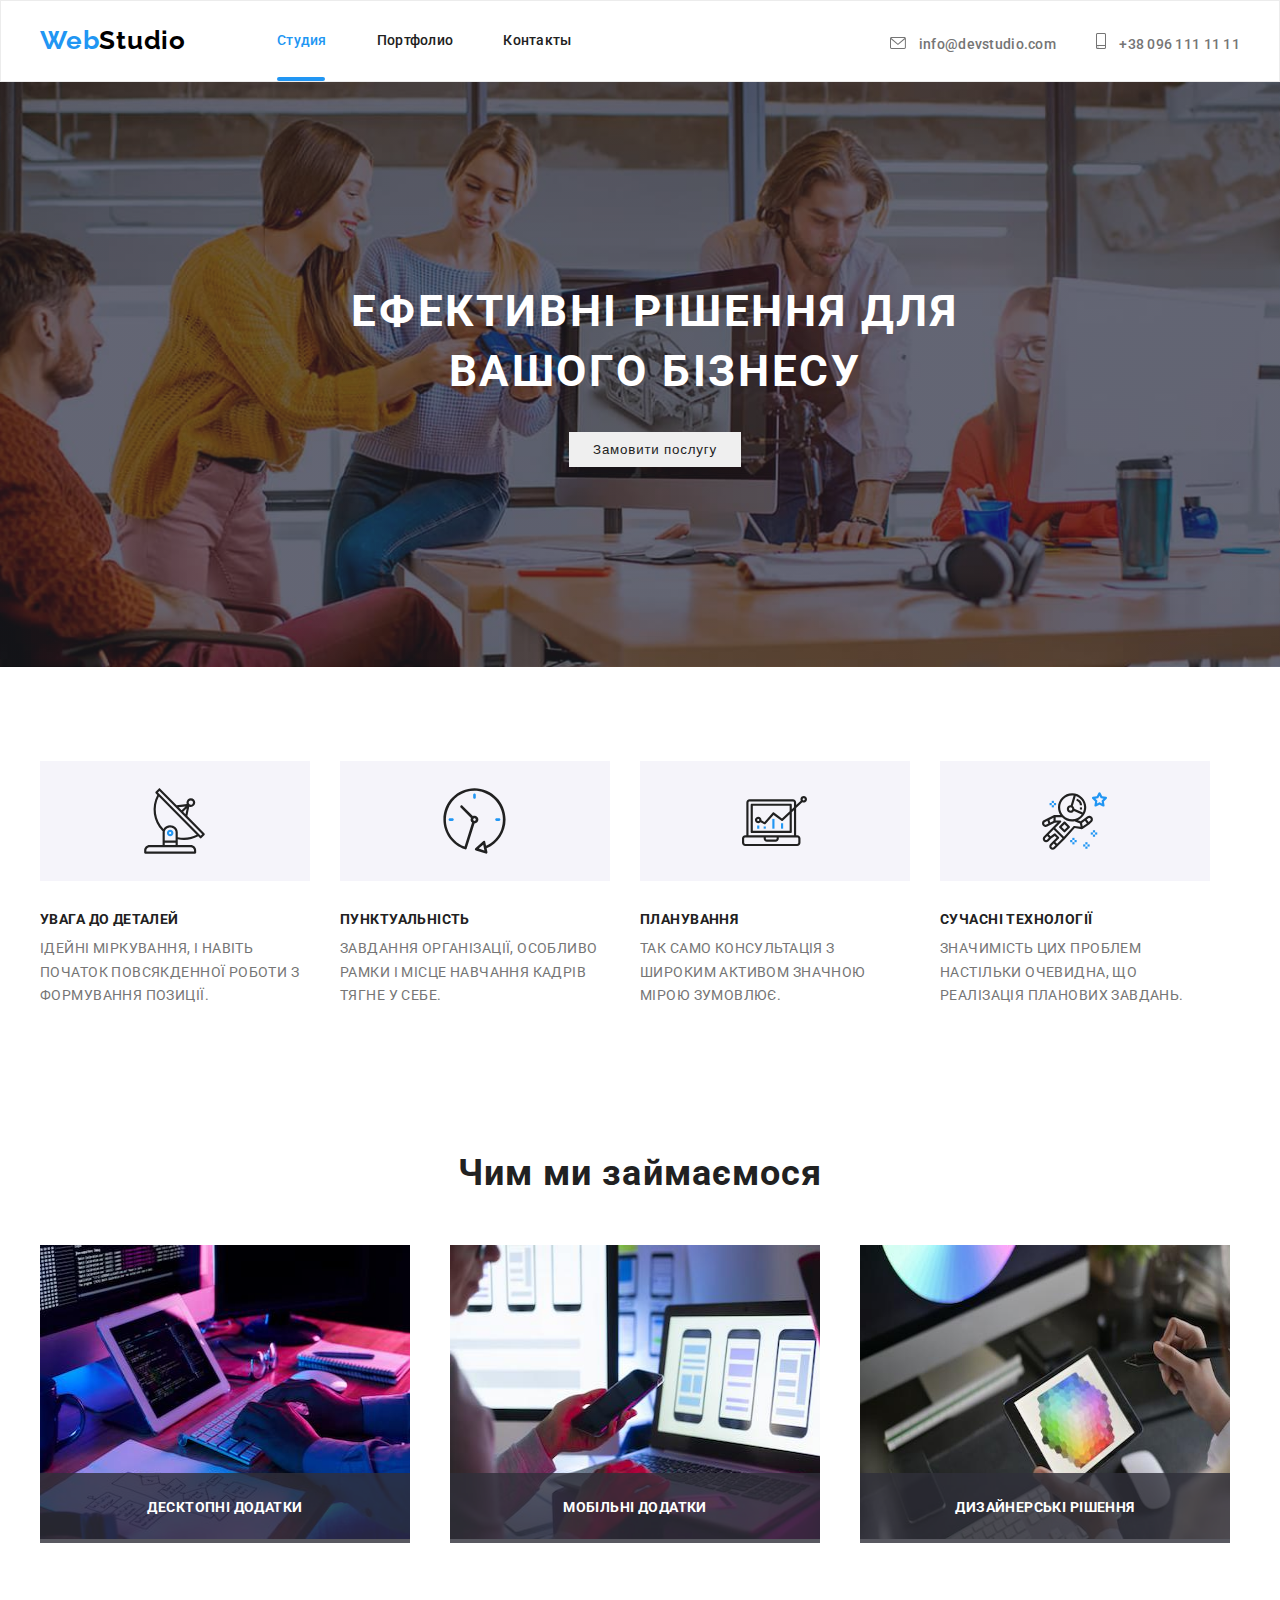
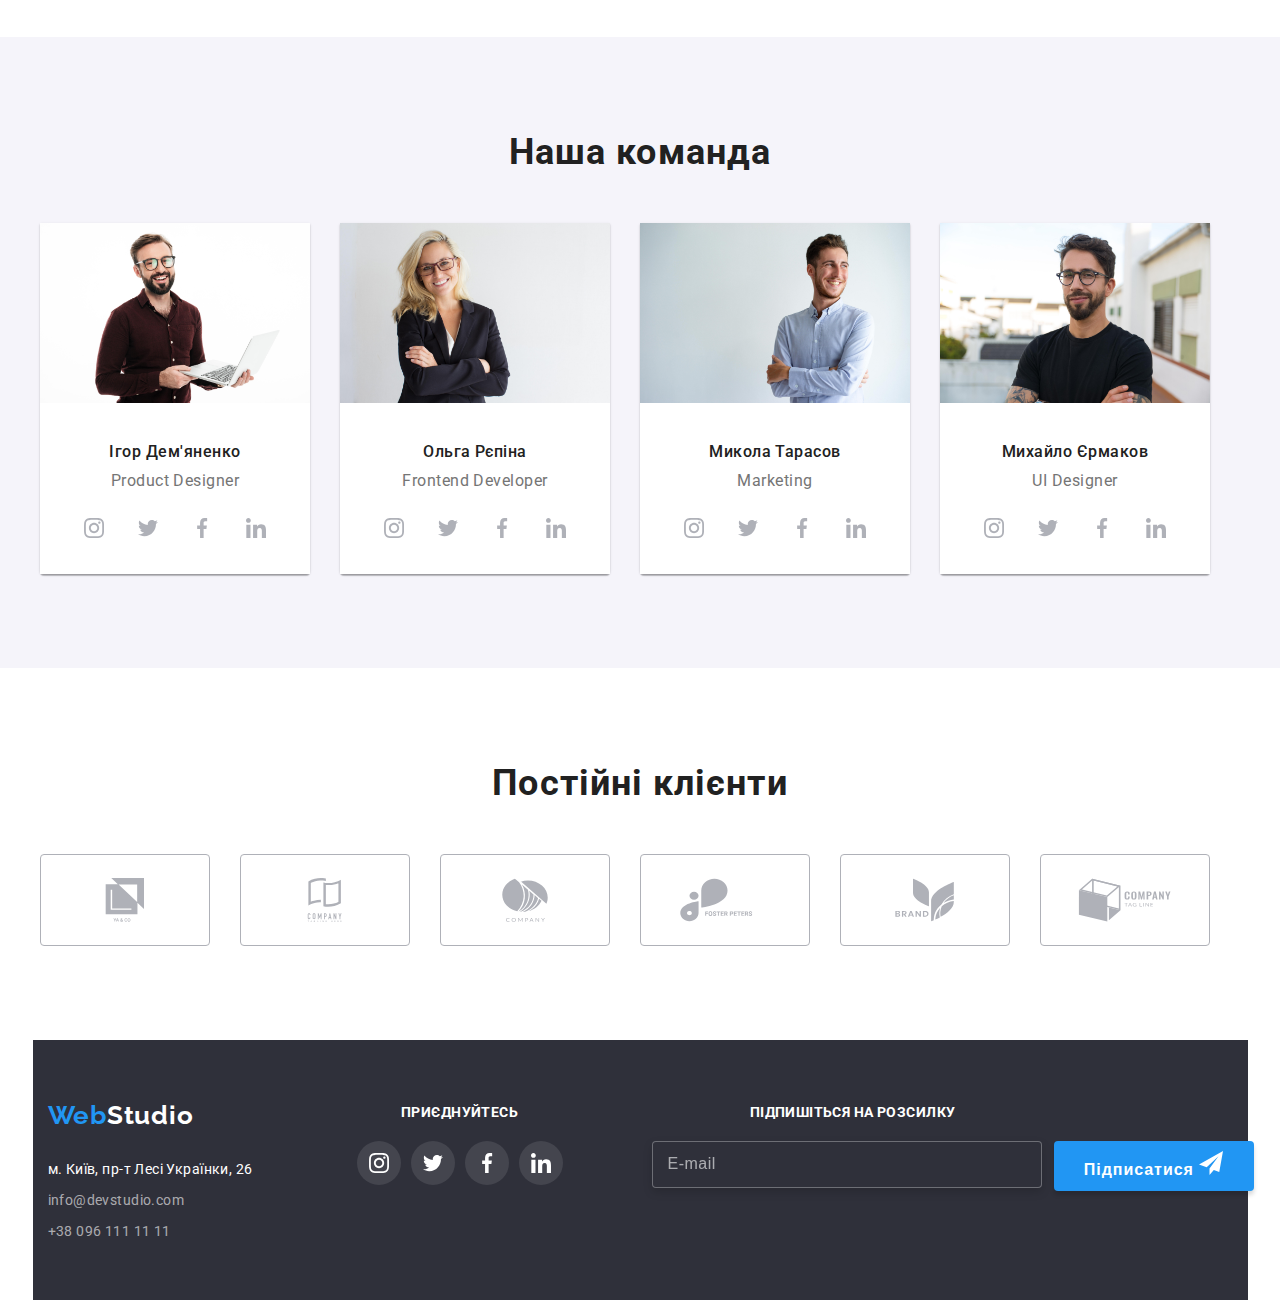
==== commit ad141c77: "commit" ====
--- a/index.html
+++ b/index.html
@@ -221,14 +221,13 @@
             <div class="card">
 
               <picture>
-                <source srcset="./img/foto1.jpg 1x,
-              ./img/foto1-2x.jpg 2x" media="min-width: 1200px">
-                <source srcset="./img/foto1-tab.jpg 1x,
-              ./img/foto1-tab-2x.jpg 2x" media="min-width: 768px">
-                <source srcset="./img/foto1-mob.jpg 1x,
-              ./img/foto1-mob-2x.jpg 2x" media="min-width: 480px">
+                <source srcset="./img/foto1.jpg 1x, ./img/foto1-2x.jpg 2x" media="(min-width: 1200px)" />
+                <source srcset="./img/foto1-tab.jpg 1x, ./img/foto1-tab-2x.jpg 2x" media="(min-width: 768px)" />
+                <source srcset="./img/foto1-mob.jpg 1x, ./img/foto1-mob-2x.jpg 2x" media="(min-width: 480px)" />
+
                 <img srcset="./img/foto1.jpg 1x,
-                            ./img/foto1-2x.jpg 2x" src="./img/foto1.jpg" alt="Ігор Дем'яненко" width="100%" />
+                                            ./img/foto1-2x.jpg 2x" src="./img/foto1.jpg" alt="Ігор Дем'яненко"
+                  width="100%" />
               </picture>
 
               <h3 class="card__name">Ігор Дем'яненко</h3>
@@ -271,6 +270,15 @@
 
           <li class="card-member">
             <div class="card">
+
+              <picture>
+                <source srcset="./img/foto2.jpg 1x, ./img/foto2-2x.jpg 2x" media="(min-width: 1200px)" />
+                <source srcset="./img/foto2-tab.jpg 1x, ./img/foto2-tab-2x.jpg 2x" media="(min-width: 768px)" />
+                <source srcset="./img/foto2-mob.jpg 1x, ./img/foto2-mob-2x.jpg 2x" media="(min-width: 480px)" />
+              
+                <img srcset="./img/foto2.jpg 1x,
+                ./img/foto2-2x.jpg 2x" src="./img/foto2.jpg" alt="Ольга Рєпіна" width="100%" />
+              </picture>
 
               <picture>
                 <source srcset="./img/foto2.jpg 1x,
@@ -279,8 +287,7 @@
               ./img/foto2-tab-2x.jpg 2x" media="min-width: 768px">
                 <source srcset="./img/foto2-mob.jpg 1x,
               ./img/foto2-mob-2x.jpg 2x" media="min-width: 480px">
-                <img srcset="./img/foto2.jpg 1x,
-                ./img/foto2-2x.jpg 2x" src="./img/foto2.jpg" alt="Ольга Рєпіна" width="100%" />
+                
               </picture>
 
               <h3 class="card__name">Ольга Рєпіна</h3>
@@ -322,14 +329,12 @@
             <div class="card">
 
               <picture>
-                <source srcset="./img/foto3.jpg 1x,
-              ./img/foto3-2x.jpg 2x" media="min-width: 1200px">
-                <source srcset="./img/foto3-tab.jpg 1x,
-              ./img/foto3-tab-2x.jpg 2x" media="min-width: 768px">
-                <source srcset="./img/foto3-mob.jpg 1x,
-              ./img/foto3-mob-2x.jpg 2x" media="min-width: 480px">
+                <source srcset="./img/foto3.jpg 1x, ./img/foto3-2x.jpg 2x" media="(min-width: 1200px)" />
+                <source srcset="./img/foto3-tab.jpg 1x, ./img/foto3-tab-2x.jpg 2x" media="(min-width: 768px)" />
+                <source srcset="./img/foto3-mob.jpg 1x, ./img/foto3-mob-2x.jpg 2x" media="(min-width: 480px)" />
+              
                 <img srcset="./img/foto3.jpg 1x,
-              ./img/foto3-2x.jpg 2x" src="./img/foto3.jpg" alt="Микола Тарасов" width="100%" />
+                              ./img/foto3-2x.jpg 2x" src="./img/foto3.jpg" alt="Микола Тарасов" width="100%" />
               </picture>
 
               <h3 class="card__name">Микола Тарасов</h3>
@@ -370,15 +375,14 @@
           <li class="card-member">
             <div class="card">
 
+
               <picture>
-                <source srcset="./img/foto4.jpg 1x,
-              ./img/foto4-2x.jpg 2x" media="min-width: 1200px">
-                <source srcset="./img/foto4-tab.jpg 1x,
-              ./img/foto4-tab-2x.jpg 2x" media="min-width: 768px">
-                <source srcset="./img/foto4-mob.jpg 1x,
-              ./img/foto4-mob-2x.jpg 2x" media="min-width: 480px">
-                <img srcset="./img/foto4.jpg 1x,
-                ./img/foto4-2x.jpg 2x" src="./img/foto4.jpg" alt="Михайло Єрмаков" width="100%" />
+                <source srcset="./img/foto4.jpg 1x, ./img/foto4-2x.jpg 2x" media="(min-width: 1200px)" />
+                <source srcset="./img/foto4-tab.jpg 1x, ./img/foto4-tab-2x.jpg 2x" media="(min-width: 768px)" />
+                <source srcset="./img/foto4-mob.jpg 1x, ./img/foto4-mob-2x.jpg 2x" media="(min-width: 480px)" />
+              
+                  <img srcset="./img/foto4.jpg 1x,
+                                  ./img/foto4-2x.jpg 2x" src="./img/foto4.jpg" alt="Михайло Єрмаков" width="100%" />
               </picture>
 
               <h3 class="card__name">Михайло Єрмаков</h3>
@@ -475,66 +479,69 @@
   <!--------FOOTER-------->
 
   <footer class="footer">
-    <div class="footer-cont container">
-      <div class="footer-container">
-
-        <a href="./index.html" lang="en" class="logo logo--light-color footer__logo link list">
-          <span class="logo-accent">Web</span>Studio</a>
-
-
-        <address class="contact">
-          <ul class="contact__list list">
-            <li>
-              <a href="https://goo.gl/maps/UvmpvFEawBBhTNfw9" class="contact__link link">м. Київ, пр-т Лесі Українки,
-                26</a>
-            </li>
-
-            <li>
-              <a href="mailto:info@devstudio.com" class="contact__link link">info@devstudio.com</a>
-            </li>
-
-            <li>
-              <a href="tel:+380961111111" class="contact__link link">+38 096 111 11 11</a>
+    <div class="container">
+      <div class="footer-info">
+        <div class="footer-container">
+
+          <a href="./index.html" lang="en" class="logo logo--light-color footer__logo link list">
+            <span class="logo-accent">Web</span>Studio</a>
+
+
+          <address class="contact">
+            <ul class="contact__list list">
+              <li>
+                <a href="https://goo.gl/maps/UvmpvFEawBBhTNfw9" class="contact__link footer-contact link">м. Київ, пр-т
+                  Лесі Українки,
+                  26</a>
+              </li>
+
+              <li>
+                <a href="mailto:info@devstudio.com"
+                  class="contact__link footer-contact-mail link">info@devstudio.com</a>
+              </li>
+
+              <li>
+                <a href="tel:+380961111111" class="contact__link footer-contact-tel link">+38 096 111 11 11</a>
+              </li>
+            </ul>
+          </address>
+        </div>
+
+
+        <div class="footer-social">
+          <p class="footer-title">приєднуйтесь</p>
+          <ul class="social list">
+            <li class="social__items">
+              <a href="#" class="social__link--dark-color link">
+                <svg width="20" height="20" class="social__icons">
+                  <use href="./img/icons-defs.svg#icon-instagram"></use>
+                </svg>
+              </a>
+            </li>
+            <li class="social__items">
+              <a href="#" class="social__link--dark-color link">
+                <svg width="20" height="20" class="social__icons">
+                  <use href="./img/icons-defs.svg#icon-twitter"></use>
+                </svg>
+              </a>
+            </li>
+            <li class="social__items">
+              <a href="#" class="social__link--dark-color link">
+                <svg width="20" height="20" class="social__icons">
+                  <use href="./img/icons-defs.svg#icon-facebook"></use>
+                </svg>
+              </a>
+            </li>
+            <li class="social__items">
+              <a href="#" class="social__link--dark-color link">
+                <svg width="20" height="20" class="social__icons">
+                  <use href="./img/icons-defs.svg#icon-linkedin"></use>
+                </svg>
+              </a>
             </li>
           </ul>
-        </address>
+        </div>
       </div>
-
-
-      <div class="footer-social">
-        <p class="footer-title">приєднуйтесь</p>
-        <ul class="social list">
-          <li class="social__items">
-            <a href="#" class="social__link--dark-color link">
-              <svg width="20" height="20" class="social__icons">
-                <use href="./img/icons-defs.svg#icon-instagram"></use>
-              </svg>
-            </a>
-          </li>
-          <li class="social__items">
-            <a href="#" class="social__link--dark-color link">
-              <svg width="20" height="20" class="social__icons">
-                <use href="./img/icons-defs.svg#icon-twitter"></use>
-              </svg>
-            </a>
-          </li>
-          <li class="social__items">
-            <a href="#" class="social__link--dark-color link">
-              <svg width="20" height="20" class="social__icons">
-                <use href="./img/icons-defs.svg#icon-facebook"></use>
-              </svg>
-            </a>
-          </li>
-          <li class="social__items">
-            <a href="#" class="social__link--dark-color link">
-              <svg width="20" height="20" class="social__icons">
-                <use href="./img/icons-defs.svg#icon-linkedin"></use>
-              </svg>
-            </a>
-          </li>
-        </ul>
-      </div>
-
 
       <div class="right-footer">
         <div class="right-footer-mail">
@@ -548,18 +555,21 @@
 
           <div class="right-footer-mail">
             <div class="footer-mail-btn">
-              <p>Підпишіться на розсилку</p>
+              <p>Підпишіться</p>
 
               <button type="submit" class="btn-submit-footer btn">
-                Підписатися
-                <svg width="24" height="24" class="btn-footer-icons">
-                  <use href="./img/icons-defs.svg#icon-icon-send"></use>
-                </svg>
+                <p>Підписатися
+                  <svg width="24" height="24" class="btn-footer-icons">
+                    <use href="./img/icons-defs.svg#icon-icon-send"></use>
+                  </svg>
+                </p>
               </button>
             </div>
           </div>
         </div>
       </div>
+
+
     </div>
   </footer>
 
--- a/css/main.min.css
+++ b/css/main.min.css
@@ -1 +1 @@
-p,h1,h2,h3,h4,h5,h6{margin:0px}ul{margin:0px;padding-left:0px}.link{text-decoration:none}.list{list-style:none}.img{display:block;width:100%}.body{font-family:"Roboto",sans-serif;font-weight:700;color:#212121;margin:auto}:root{--primary-link-color:#2196F3;--second-link-color:#757575;--foncolor:#2F303A;--accent-color:#FFFFFF;--timing-function:cubic-bezier(0.4, 0, 0.2, 1)}.social__link--light-color{justify-content:center;border-radius:50%;width:100%;height:100%;fill:#afb1b8;background-color:var(--accent-color);transition:fill 250ms var(--timing-function),background-color 250ms var(--timing-function)}.social__link--light-color:hover{fill:var(--accent-color);background-color:var(--primary-link-color)}.social__link--dark-color{justify-content:center;border-radius:50%;width:100%;height:100%;fill:var(--accent-color);background:rgba(255,255,255,.1);transition:fill 250ms var(--timing-function),background-color 250ms var(--timing-function)}.social__link--dark-color:hover{background-color:var(--primary-link-color);fill:var(--accent-color)}.modal-politik-label,.btn-submit-footer,.customer__link,.social__link,.social,header .container,.social__link--light-color,.social__link--dark-color{display:flex;align-items:center}.container{padding:0px 15px;margin:0 auto}@media screen and (min-width: 480px){.container{width:480px}}@media screen and (min-width: 768px){.container{width:768px}}@media screen and (min-width: 1200px){.container{width:1200px}}.btn{font-family:"Roboto" sans-serif;cursor:pointer;color:#212121;letter-spacing:.06em;padding:10px 24px;border:rgba(0,0,0,0);transition:color 250ms var(--timing-function),background-color 250ms var(--timing-function);margin:0 auto;display:block;margin-top:30px}.btn:hover,.btn:focus{color:var(--accent-color);background-color:var(--primary-link-color)}.logo{font-size:26px;font-weight:700;line-height:1.19;letter-spacing:0.03em;font-family:"Raleway",sans-serif}.logo--light-color{color:var(--accent-color)}.logo--dark-color{color:#000}.heading{font-size:36px;font-weight:700;line-height:1.17;letter-spacing:0.03em;text-align:center;color:#212121}header .container{display:flex;border:none;background-color:var(--accent-color)}@media screen and (max-width: 767px){header .container{position:relative}}@media screen and (min-width: 1200px){header .container{position:relative}}.logo-accent{color:var(--primary-link-color)}@media screen and (min-width: 480px){.header__logo{padding-top:16px;padding-bottom:16px;font-size:24px}}@media screen and (min-width: 768px){.header__logo{padding-top:26px;padding-bottom:26px;margin-right:93px;font-size:26px}}@media screen and (min-width: 1200px){.header__logo{padding-top:24px;padding-bottom:25px;margin-right:91px;font-size:26px}}@media screen and (min-width: 768px){.navigation__list{position:relative;display:flex}}.navigation__link{display:block;text-decoration:none;color:#212121;transition:color 250ms var(--timing-function)}@media screen and (min-width: 480px){.navigation__link{font-size:40px;font-weight:500;line-height:1.18;letter-spacing:0.02em}}@media screen and (min-width: 768px){.navigation__link{font-size:14px;font-weight:500;line-height:1.14;letter-spacing:0.02em;padding:32px 0px}}@media screen and (min-width: 1200px){.navigation__link{font-size:14px;font-weight:500;line-height:1.14;letter-spacing:0.02em}}.navigation__link:hover,.navigation__link:focus{color:var(--primary-link-color)}@media screen and (min-width: 768px){.navigation__link__curreent{color:var(--primary-link-color)}.navigation__link__curreent.studia::after{position:absolute;align-items:center;bottom:0;content:"";display:block;width:48px;height:4px;border-radius:2px;background-color:var(--primary-link-color);transition:250ms var(--timing-function)}.navigation__link__curreent.portfolio::after{position:absolute;align-items:center;bottom:0;content:"";display:block;width:76px;height:4px;border-radius:2px;background-color:var(--primary-link-color);transition:250ms var(--timing-function)}}@media screen and (max-width: 767px){.studia{margin-bottom:32px}}@media screen and (min-width: 768px){.studia{margin-right:50px}}@media screen and (max-width: 767px){.portfolio{margin-bottom:32px}}@media screen and (min-width: 768px){.portfolio{margin-right:50px}}@media screen and (max-width: 767px){.contacts{margin-bottom:306px;padding-bottom:0px}}@media screen and (min-width: 480px){.connection{display:block}}@media screen and (min-width: 768px){.connection{display:none}}@media screen and (min-width: 768px){.connection-second{display:block;position:absolute;padding-top:21px;padding-right:15px;padding-bottom:21px;top:0;right:0;align-items:center}}@media screen and (max-width: 767px){.connection-second{display:none}}@media screen and (min-width: 1200px){.connection-second{display:flex;position:absolute;right:0px;align-items:center;padding-top:32px;padding-bottom:32px}}@media screen and (min-width: 480px){.connect-tel{margin-bottom:32px}}.connect-mail{margin-bottom:64px}@media screen and (min-width: 768px){.connection-second__mail{margin-bottom:10px}}@media screen and (min-width: 1200px){.connection-second__mail{margin-bottom:0px;margin-right:40px}}.connection__tel{color:var(--second-link-color);transition:color 250ms var(--timing-function)}@media screen and (min-width: 480px){.connection__tel{font-weight:500;font-size:34px;line-height:1.18;letter-spacing:.02em;color:var(--primary-link-color);margin-top:32px}}@media screen and (min-width: 768px){.connection__tel{font-size:12px;font-weight:500;line-height:1.17;letter-spacing:0.02em;color:var(--second-link-color)}}@media screen and (min-width: 1200px){.connection__tel{font-size:14px;font-weight:500;line-height:1.14;letter-spacing:0.02em}}.connection__tel:hover,.connection__tel:focus{color:var(--primary-link-color)}.connection__mail{color:var(--second-link-color);transition:color 250ms var(--timing-function)}@media screen and (min-width: 480px){.connection__mail{font-size:24px;font-weight:500;line-height:1.17;letter-spacing:0.02em;margin-top:32px}}@media screen and (min-width: 768px){.connection__mail{font-size:12px;font-weight:500;line-height:1.17;letter-spacing:0.02em}}@media screen and (min-width: 1200px){.connection__mail{font-size:14px;font-weight:500;line-height:1.14;letter-spacing:0.02em}}.connection__mail:hover,.connection__mail:focus{color:var(--primary-link-color)}.connection__icon-mail{fill:currentColor;margin-right:10px}@media screen and (max-width: 767px){.connection__icon-mail{display:none}}.connection__tel-mail:last-child{margin-right:0}@media screen and (min-width: 480px){.social-list{display:flex}}@media screen and (min-width: 768px){.social-list{display:none}}.social-link{font-weight:500;font-size:18px;line-height:1.22;letter-spacing:.02em;color:var(--primary-link-color);margin-right:20px}.hero .container{padding-left:15px;text-align:center;background-color:var(--foncolor);background-repeat:no-repeat;background-position:center;background-size:cover;margin:auto}@media screen and (min-width: 480px){.hero .container{padding-bottom:118px;background-image:linear-gradient(rgba(47, 48, 58, 0.4), rgba(47, 48, 58, 0.4)),url(../img/hero_bg_mob.jpg)}}@media screen and (min-width: 480px)and (min-device-pixel-ratio: 2),screen and (min-width: 480px)and (-webkit-min-device-pixel-ratio: 2),screen and (min-width: 480px)and (min-resolution: 192dpi),screen and (min-width: 480px)and (min-resolution: 2dppx){.hero .container{background-image:linear-gradient(rgba(47, 48, 58, 0.4), rgba(47, 48, 58, 0.4)),url(../img/hero_bg_mob-2x.jpg)}}@media screen and (min-width: 768px){.hero .container{width:100%;padding-bottom:118px;background-image:linear-gradient(rgba(47, 48, 58, 0.4), rgba(47, 48, 58, 0.4)),url(../img/hero_bg_tab.jpg)}}@media screen and (min-width: 768px)and (min-device-pixel-ratio: 2),screen and (min-width: 768px)and (-webkit-min-device-pixel-ratio: 2),screen and (min-width: 768px)and (min-resolution: 192dpi),screen and (min-width: 768px)and (min-resolution: 2dppx){.hero .container{background-image:linear-gradient(rgba(47, 48, 58, 0.4), rgba(47, 48, 58, 0.4)),url(../img/hero_bg_tab-2x.jpg)}}@media screen and (min-width: 1200px){.hero .container{padding-top:200px;padding-bottom:200px;max-width:1600px;background-image:linear-gradient(rgba(47, 48, 58, 0.4), rgba(47, 48, 58, 0.4)),url(../img/hero_bg.jpg)}}@media screen and (min-width: 1200px)and (min-device-pixel-ratio: 2),screen and (min-width: 1200px)and (-webkit-min-device-pixel-ratio: 2),screen and (min-width: 1200px)and (min-resolution: 192dpi),screen and (min-width: 1200px)and (min-resolution: 2dppx){.hero .container{background-image:linear-gradient(rgba(47, 48, 58, 0.4), rgba(47, 48, 58, 0.4)),url(../img/hero_bg-2x.jpg)}}.picture__title{font-size:44px;line-height:1.36;letter-spacing:0.06em;text-align:center;text-transform:uppercase;color:var(--accent-color);width:696px;margin:0 auto;display:block}@media screen and (max-width: 1199px){.picture__title{font-size:26px;font-weight:900;line-height:1.62;letter-spacing:0.06em;padding:118px 60px 30px 60px;margin:0px;width:100%}}@media screen and (max-width: 1199px){.picture__btn{padding:10px 20px;margin-top:0px}}.picture__btn:hover,.picture__btn:focus{color:var(--accent-color);background-color:var(--primary-link-color)}.about{display:flex;padding-top:50px}@media screen and (max-width: 1199px){.about{display:none}}.about .container{margin-bottom:94px}.about__item{width:calc((100% - 60px)/3);margin-right:30px}.about__item:nth-child(3n){margin-right:0px}.about__thumb{position:relative}.about__actions{position:absolute;bottom:0;width:370px}.about__text{font-size:14px;font-weight:700;line-height:1.14;letter-spacing:0.03em;text-align:center;display:flex;font-family:"Roboto";font-style:normal;text-transform:uppercase;color:var(--accent-color);background:rgba(47,48,58,.8);padding:27px;justify-content:center}.benefits__icon-antenna::before{background-image:url(../img/SVG/antenna.svg)}.benefits__icon-clock::before{background-image:url(../img/SVG/clock.svg)}.benefits__icon-diagram::before{background-image:url(../img/SVG/diagram.svg)}.benefits__icon-astronaut::before{background-image:url(../img/SVG/astronaut.svg)}.benefits{font-size:14px;line-height:1.14;letter-spacing:0.03em;text-transform:uppercase}@media screen and (max-width: 1199px){.benefits{padding-top:60px;padding-bottom:60px}}@media screen and (min-width: 1200px){.benefits{padding-top:94px;padding-bottom:94px}}@media screen and (min-width: 768px){.benefits__list{display:flex;flex-wrap:wrap;margin:-15px}}@media screen and (max-width: 767px){.benefits__item{width:100%}}@media screen and (min-width: 768px){.benefits__item{width:calc((100% - 60px)/2);margin:15px}}@media screen and (min-width: 1200px){.benefits__item{width:270px}}@media screen and (max-width: 767px){.benefits__item:not(:last-child){margin-bottom:30px}}.benefits__item::before{display:block;content:"";background-repeat:no-repeat;height:120px;background-color:#f5f4fa;background-position:center;margin-bottom:30px;background-size:65.32px 70px}.benefits__name{font-weight:700;font-size:14px;line-height:16px;letter-spacing:.03em;text-transform:uppercase;margin-bottom:10px}@media screen and (max-width: 767px){.benefits__name{text-align:center}}.benefits__text{font-size:14px;font-weight:400;line-height:1.71;letter-spacing:0.03em;color:var(--second-link-color)}@media screen and (min-width: 1200px){.benefits__text{width:270px}}.team{font-size:36px;font-weight:700;line-height:1.17;letter-spacing:0.03em;background:#f5f4fa;text-align:center}@media screen and (max-width: 1199px){.team{padding-top:60px;padding-bottom:60px}}@media screen and (min-width: 1200px){.team{padding-top:94px;padding-bottom:94px}}@media screen and (max-width: 1199px){.team .heading{font-size:28px;font-weight:700;line-height:1.18;letter-spacing:em;text-align:center;color:#212121;margin-bottom:30px}}@media screen and (min-width: 1200px){.team .heading{margin-bottom:50px}}@media screen and (min-width: 768px){.member-team-list{display:flex;flex-wrap:wrap;margin:-15px}}.social{justify-content:center}.social__items{width:44px;height:44px;margin-bottom:30px}.social__items:not(:last-child){margin-right:10px}.social__link{justify-content:center;border-radius:50%;width:100%;height:100%;fill:#afb1b8;background-color:var(--accent-color);transition:fill 250ms var(--timing-function),background-color 250ms var(--timing-function)}.social__link:hover{fill:var(--accent-color);background-color:var(--primary-link-color)}.card__name{font-size:16px;font-weight:500;line-height:1.19;letter-spacing:0.03em;text-align:center;margin-top:30px;margin-bottom:10px}.card__name-list{display:flex}.card{background-color:var(--accent-color)}.card-member{background:var(--accent-color);background-color:rgba(0,0,0,0);box-shadow:0px 1px 3px rgba(0,0,0,.12),0px 1px 1px rgba(0,0,0,.14),0px 2px 1px rgba(0,0,0,.2);border-radius:0px 0px 4px 4px}@media screen and (min-width: 480px){.card-member{width:100%}}@media screen and (min-width: 768px){.card-member{width:calc((100% - 60px)/2);margin:15px}}@media screen and (min-width: 1200px){.card-member{width:270px}}@media screen and (max-width: 767px){.card-member:not(:last-child){margin-bottom:30px}}.card__job-title{font-size:16px;font-weight:400;line-height:1.19;letter-spacing:0.03em;text-align:center;color:var(--second-link-color);margin-bottom:16px}@media screen and (max-width: 1199px){.customer{padding-top:60px;padding-bottom:60px}}@media screen and (min-width: 1200px){.customer{padding-top:94px;padding-bottom:94px}}.customer__icon{fill:currentColor}@media screen and (max-width: 1199px){.customer .heading{font-weight:700;font-size:28px;line-height:33px;text-align:center;letter-spacing:1.18;color:#212121}}.custoumer__list{display:flex;flex-wrap:wrap;padding:0;text-align:center;margin:-15px}@media screen and (max-width: 1199px){.custoumer__list{margin-top:15px}}@media screen and (min-width: 1200px){.custoumer__list{margin-top:50px}}@media screen and (max-width: 767px){.customer__item{width:calc((100% - 60px)/2);height:92px;margin:15px}}@media screen and (min-width: 768px){.customer__item{width:calc((100% - 90px)/3);margin:15px}}@media screen and (min-width: 1200px){.customer__item{width:170px;height:92px;margin-top:0px}}.customer__link{box-sizing:border-box;justify-content:center;border:1px solid #afb1b8;border-radius:4px;color:#afb1b8;height:92px;transition:color 250ms var(--timing-function),border-color 250ms var(--timing-function)}.customer__link:hover,.customer__link:focus{color:var(--primary-link-color);border-color:var(--primary-link-color)}.footer{background-color:var(--foncolor)}.footer-cont{display:flex;padding-top:60px;padding-bottom:60px}.footer-container{width:231px}.logo-accent{color:var(--primary-link-color)}.contact{margin-top:20px}.contact__link{font-size:14px;font-weight:400;line-height:1.14;letter-spacing:0.03em;display:block;font-family:"Roboto";font-style:normal;color:var(--accent-color)}.contact__list>li:not(:last-child){margin-bottom:9px}.footer-social{margin-left:70px}.footer-title{font-size:14px;font-weight:700;line-height:1.14;letter-spacing:0.03em;text-transform:uppercase;color:var(--accent-color);margin-bottom:20px}.footer-soc-list{display:flex}.footer-soc-icons{fill:currentColor}.right-footer{margin-left:93px;display:flex}.right-footer-mail{display:flex}.footer-mail{display:block}.footer-mail>p{font-size:14px;font-weight:700;line-height:1.14;letter-spacing:0.03em;text-transform:uppercase;color:var(--accent-color);margin-bottom:20px}.footer-mail-btn>p{font-size:14px;font-weight:700;line-height:1.14;letter-spacing:0.03em;text-transform:uppercase;color:var(--accent-color);margin-bottom:20px;opacity:0}.right-footer-input{width:358px;padding:15px;background:var(--foncolor);border:1px solid rgba(255,255,255,.3);filter:drop-shadow(0px 4px 4px rgba(0, 0, 0, 0.15));border-radius:4px;color:var(--accent-color)}.right-footer-input::-moz-placeholder{font-size:16px;font-weight:400;line-height:1.25;letter-spacing:0.03em;align-items:center;color:rgba(255,255,255,.6)}.right-footer-input:-ms-input-placeholder{font-size:16px;font-weight:400;line-height:1.25;letter-spacing:0.03em;align-items:center;color:rgba(255,255,255,.6)}.right-footer-input::placeholder{font-size:16px;font-weight:400;line-height:1.25;letter-spacing:0.03em;align-items:center;color:rgba(255,255,255,.6)}.btn-submit-footer{font-size:16px;font-weight:700;line-height:1.88;letter-spacing:0.06em;margin-left:12px;background-color:var(--primary-link-color);color:var(--accent-color);width:200px;height:50px;margin-top:0;box-shadow:0px 4px 4px rgba(0,0,0,.15);border-radius:4px;justify-items:center}.btn-footer-icons{margin-left:10px}.backdrop{position:fixed;top:0;left:0;background-color:rgba(0,0,0,.2);opacity:1;visibility:visible;transition:opasity 250ms var(--timing-function),visibility 250ms var(--timing-function)}@media screen and (min-width: 480px){.backdrop{padding:93px 15px 94px 15px;overflow-y:scroll}}@media screen and (min-width: 768px){.backdrop{padding:208px 159px 207px 159px}}@media screen and (min-width: 1200px){.backdrop{width:100%;height:100%}}.backdrop.is-hidden{opacity:0;pointer-events:none;visibility:hidden}.backdrop.is-hidden.modal{transform:scale(1.1) translate(-50%, -50%) scale(0.9);opacity:0}.modal{background-color:var(--accent-color);box-shadow:0px 1px 3px rgba(0,0,0,.12),0px 1px 1px rgba(0,0,0,.14),0px 2px 1px rgba(0,0,0,.2);border-radius:4px;opacity:1;transition:250ms var(--timing-function);padding:40px 40px 40px 40px}@media screen and (max-width: 1199px){.modal{position:relative}}@media screen and (min-width: 1200px){.modal{position:absolute;top:50%;left:50%;min-width:528px;min-height:581px;transform:translate(-50%, -50%)}}.modal-close{position:absolute;top:8px;right:8px;width:30px;height:30px;border-radius:50%;border:1px solid rgba(0,0,0,.1);padding:0;cursor:pointer;fill:#000;background-color:#fff;transition:250ms var(--timing-function)}.modal-icons{position:absolute;top:50%;left:50%;transform:translate(-50%, -50%);color:var(--second-link-color)}.modal-head{font-size:20px;font-weight:700;line-height:1.15;letter-spacing:0.03em;text-align:center;color:#212121;margin-bottom:30px}.cross-modal-icons{fill:var(--second-link-color)}.cross-modal-icons:hover{fill:var(--primary-link-color)}.btn-submit{width:200px;height:50px;cursor:pointer;box-shadow:0px 4px 4px rgba(0,0,0,.15);border-radius:4px}.modal-input{width:100%;height:40px;border:1px solid rgba(33,33,33,.2);outline:none;border-radius:4px;padding:12px 15px 12px 42px;color:var(--second-link-color);cursor:pointer;transition:border 250ms var(--timing-function)}.modal-input:hover,.modal-input:focus{border:1px solid var(--primary-link-color)}.modal-input:focus+svg,.modal-input:hover+svg{fill:var(--primary-link-color)}.modal-input::-moz-placeholder{font-size:12px;font-weight:400;line-height:1.17;letter-spacing:0.01em;color:rgba(117,117,117,.5)}.modal-input:-ms-input-placeholder{font-size:12px;font-weight:400;line-height:1.17;letter-spacing:0.01em;color:rgba(117,117,117,.5)}.modal-input::placeholder{font-size:12px;font-weight:400;line-height:1.17;letter-spacing:0.01em;color:rgba(117,117,117,.5)}.modal-input-wrapper{position:relative;color:rgba(117,117,117,.5)}.form-field{margin-bottom:28px}.form-field label{font-size:12px;font-weight:400;line-height:1.17;letter-spacing:0.01em;display:block;margin-bottom:4px;font-family:"Roboto";font-style:normal;color:var(--second-link-color)}.modal-text{font-size:12px;font-weight:400;line-height:1.17;letter-spacing:0.01em;color:rgba(117,117,117,.5);resize:none;width:100%;height:120px;padding:12px 16px;border:1px solid rgba(33,33,33,.2);border-radius:4px;outline:none}.modal-text:hover,.modal-text:focus{border:1px solid var(--primary-link-color)}.label-coment{font-size:12px;font-weight:400;line-height:1.17;letter-spacing:0.01em;display:block;margin-bottom:4px;font-family:"Roboto";font-style:normal;color:var(--second-link-color)}.modal-icons-cont{position:absolute;top:50%;left:12px;transform:translateY(-50%);transition:fill 250ms var(--timing-function)}.modal-politik-label{margin-left:12px}label.modal-politik-label::before{content:"";width:16px;height:15px;border:2px solid #212121;border-radius:2px;margin-right:7px}.checkbox{-webkit-appearance:none;-moz-appearance:none;appearance:none}.checkbox-link{font-size:14px;font-weight:400;line-height:1.71;letter-spacing:0.03em;display:inline;color:var(--primary-link-color);margin-left:3px}@media screen and (max-width: 1199px){.checkbox-link{font-size:12px;font-weight:400;line-height:1.17;letter-spacing:0.03em}}.checkbox-text{font-size:14px;font-weight:400;line-height:1.71;letter-spacing:0.03em;display:inline;color:var(--second-link-color);margin-left:3px}@media screen and (max-width: 1199px){.checkbox-text{font-size:12px;font-weight:400;line-height:1.17;letter-spacing:0.03em}}.checkbox-text:checked+label::before{border:none;background-color:var(--primary-link-color);background-image:url(../img/galochka.svg);background-repeat:no-repeat;background-position:center}@media screen and (max-width: 767px){.menu-button{position:absolute;top:10px;right:15px;display:inline-flex;height:40px;margin:0;padding:0;border:none;background-color:var(--accent-color);fill:#212121;cursor:pointer}.menu-button:hover,.menu-button:focus{fill:var(--primary-link-color)}.menu-button .icon-close{display:none}.menu-button.is-open .icon-close{display:block}.menu-button.is-open .icon-menu{display:none}}@media screen and (min-width: 768px){.menu-button{display:none}}@media screen and (max-width: 767px){.menu-container{display:none;position:absolute;top:0;left:0;width:480px;height:796px;padding:40px;background-color:var(--accent-color);box-shadow:0px 4px 8px rgba(0,0,0,.04),0px 2px 4px rgba(0,0,0,.08),0px 1px 3px rgba(0,0,0,.16)}}.menu-container.is-open{display:block}.header{border:1px solid #ececec}.button-work-list{display:flex;flex-wrap:wrap;justify-content:center}@media screen and (max-width: 767px){.button-work-list{justify-content:start}}@media screen and (max-width: 1199px){.button-work-list{margin-bottom:30px;width:100%}}@media screen and (min-width: 1200px){.button-work-list{padding-top:100px;padding-bottom:56px}}@media screen and (max-width: 1199px){.button-work-list li+li{margin-left:8px}}@media screen and (min-width: 1200px){.button-work-list li+li{margin-left:30px}}@media screen and (max-width: 767px){.button-work-list__item:nth-child(4){margin-left:0px}}@media screen and (max-width: 767px){.button-work-list__item:nth-child(-n+3){margin-bottom:15px}}.btn-work{font-size:16px;font-weight:500;line-height:1.62;letter-spacing:0.03em;padding:6px 22px;text-align:center;box-shadow:0px 3px 1px rgba(0,0,0,.1),0px 1px 2px rgba(0,0,0,.08),0px 2px 2px rgba(0,0,0,.12);border-radius:4px;margin-top:0;border:rgba(0,0,0,0)}@media screen and (max-width: 1199px){.main-portfolio{padding-top:60px;padding-bottom:60px}}.worklist{display:flex;flex-wrap:wrap}@media screen and (min-width: 768px){.worklist{margin:-15px}}@media screen and (min-width: 1200px){.worklist{margin-bottom:94px;margin:-15px}}.worklist-element{border:1px solid #eee;background:var(--accent-color)}@media screen and (max-width: 767px){.worklist-element{margin-bottom:30px;width:100%}}@media screen and (min-width: 768px){.worklist-element{width:calc((100% - 60px)/2);margin:15px}}@media screen and (min-width: 1200px){.worklist-element{width:370px}}.worklist-element:hover .overlay__text{transform:translateY(0)}@media screen and (min-width: 1200px){.worklist-element:nth-last-child(-n+3){margin-bottom:0}}.worklist-element:hover{box-shadow:0px 1px 1px rgba(0,0,0,.12),0px 4px 4px rgba(0,0,0,.06),1px 4px 6px rgba(0,0,0,.16)}.worklist-element>p{margin-bottom:20px}.worklist-element>h2{margin-bottom:4px}@media screen and (min-width: 1200px){.worklist-element:nth-child(3n){margin-right:0}}.produkt-thumb{position:relative;overflow:hidden;margin-bottom:20px}.overlay__text{font-size:18px;font-weight:400;line-height:1.56;letter-spacing:0.03em;position:absolute;top:0;font-family:"Roboto";padding:63px 24px;background:rgba(33,150,243,.9);color:var(--accent-color);height:100%;transform:translateY(100%);transition:transform 250ms var(--timing-function)}.worklist-element__title{font-size:18px;font-weight:700;line-height:2;letter-spacing:0.06em;color:#212121;margin-left:24px;margin-bottom:4px}.worklist-element__text{font-size:16px;font-weight:400;line-height:1.89;letter-spacing:0.03em;color:var(--second-link-color);margin-left:24px;margin-bottom:20px}/*# sourceMappingURL=main.min.css.map */+p,h1,h2,h3,h4,h5,h6{margin:0px}ul{margin:0px;padding-left:0px}.link{text-decoration:none}.list{list-style:none}.img{display:block;width:100%}.body{font-family:"Roboto",sans-serif;font-weight:700;color:#212121;margin:auto}:root{--primary-link-color:#2196F3;--second-link-color:#757575;--foncolor:#2F303A;--accent-color:#FFFFFF;--timing-function:cubic-bezier(0.4, 0, 0.2, 1)}.social__link--light-color{justify-content:center;border-radius:50%;width:100%;height:100%;fill:#afb1b8;background-color:var(--accent-color);transition:fill 250ms var(--timing-function),background-color 250ms var(--timing-function)}.social__link--light-color:hover{fill:var(--accent-color);background-color:var(--primary-link-color)}.social__link--dark-color{justify-content:center;border-radius:50%;width:100%;height:100%;fill:var(--accent-color);background:rgba(255,255,255,.1);transition:fill 250ms var(--timing-function),background-color 250ms var(--timing-function)}.social__link--dark-color:hover{background-color:var(--primary-link-color);fill:var(--accent-color)}.modal-politik-label,.btn-submit-footer,.right-footer-input,.customer__link,.social__link,.social,header .container,.social__link--light-color,.social__link--dark-color{display:flex;align-items:center}.container{padding:0px 15px;margin:0 auto}@media screen and (min-width: 480px){.container{width:480px}}@media screen and (min-width: 768px){.container{width:768px}}@media screen and (min-width: 1200px){.container{width:1200px}}.btn{font-family:"Roboto" sans-serif;cursor:pointer;color:#212121;letter-spacing:.06em;padding:10px 24px;border:rgba(0,0,0,0);transition:color 250ms var(--timing-function),background-color 250ms var(--timing-function);margin:0 auto;display:block;margin-top:30px}.btn:hover,.btn:focus{color:var(--accent-color);background-color:var(--primary-link-color)}.logo{font-size:26px;font-weight:700;line-height:1.19;letter-spacing:0.03em;font-family:"Raleway",sans-serif}.logo--light-color{color:var(--accent-color)}.logo--dark-color{color:#000}.heading{font-size:36px;font-weight:700;line-height:1.17;letter-spacing:0.03em;text-align:center;color:#212121}header .container{display:flex;border:none;background-color:var(--accent-color)}@media screen and (max-width: 767px){header .container{position:relative}}@media screen and (min-width: 1200px){header .container{position:relative}}.logo-accent{color:var(--primary-link-color)}@media screen and (min-width: 480px){.header__logo{padding-top:16px;padding-bottom:16px;font-size:24px}}@media screen and (min-width: 768px){.header__logo{padding-top:26px;padding-bottom:26px;margin-right:93px;font-size:26px}}@media screen and (min-width: 1200px){.header__logo{padding-top:24px;padding-bottom:25px;margin-right:91px;font-size:26px}}@media screen and (min-width: 768px){.navigation__list{position:relative;display:flex}}.navigation__link{display:block;text-decoration:none;color:#212121;transition:color 250ms var(--timing-function)}@media screen and (min-width: 480px){.navigation__link{font-size:40px;font-weight:500;line-height:1.18;letter-spacing:0.02em}}@media screen and (min-width: 768px){.navigation__link{font-size:14px;font-weight:500;line-height:1.14;letter-spacing:0.02em;padding:32px 0px}}@media screen and (min-width: 1200px){.navigation__link{font-size:14px;font-weight:500;line-height:1.14;letter-spacing:0.02em}}.navigation__link:hover,.navigation__link:focus{color:var(--primary-link-color)}@media screen and (min-width: 768px){.navigation__link__curreent{color:var(--primary-link-color)}.navigation__link__curreent.studia::after{position:absolute;align-items:center;bottom:0;content:"";display:block;width:48px;height:4px;border-radius:2px;background-color:var(--primary-link-color);transition:250ms var(--timing-function)}.navigation__link__curreent.portfolio::after{position:absolute;align-items:center;bottom:0;content:"";display:block;width:76px;height:4px;border-radius:2px;background-color:var(--primary-link-color);transition:250ms var(--timing-function)}}@media screen and (max-width: 767px){.studia{margin-bottom:32px}}@media screen and (min-width: 768px){.studia{margin-right:50px}}@media screen and (max-width: 767px){.portfolio{margin-bottom:32px}}@media screen and (min-width: 768px){.portfolio{margin-right:50px}}@media screen and (max-width: 767px){.contacts{margin-bottom:306px;padding-bottom:0px}}@media screen and (min-width: 480px){.connection{display:block}}@media screen and (min-width: 768px){.connection{display:none}}@media screen and (min-width: 768px){.connection-second{display:block;position:absolute;padding-top:21px;padding-right:15px;padding-bottom:21px;top:0;right:0;align-items:center}}@media screen and (max-width: 767px){.connection-second{display:none}}@media screen and (min-width: 1200px){.connection-second{display:flex;position:absolute;right:0px;align-items:center;padding-top:32px;padding-bottom:32px}}@media screen and (min-width: 480px){.connect-tel{margin-bottom:32px}}.connect-mail{margin-bottom:64px}@media screen and (min-width: 768px){.connection-second__mail{margin-bottom:10px}}@media screen and (min-width: 1200px){.connection-second__mail{margin-bottom:0px;margin-right:40px}}.connection__tel{color:var(--second-link-color);transition:color 250ms var(--timing-function)}@media screen and (min-width: 480px){.connection__tel{font-weight:500;font-size:34px;line-height:1.18;letter-spacing:.02em;color:var(--primary-link-color);margin-top:32px}}@media screen and (min-width: 768px){.connection__tel{font-size:12px;font-weight:500;line-height:1.17;letter-spacing:0.02em;color:var(--second-link-color)}}@media screen and (min-width: 1200px){.connection__tel{font-size:14px;font-weight:500;line-height:1.14;letter-spacing:0.02em}}.connection__tel:hover,.connection__tel:focus{color:var(--primary-link-color)}.connection__mail{color:var(--second-link-color);transition:color 250ms var(--timing-function)}@media screen and (min-width: 480px){.connection__mail{font-size:24px;font-weight:500;line-height:1.17;letter-spacing:0.02em;margin-top:32px}}@media screen and (min-width: 768px){.connection__mail{font-size:12px;font-weight:500;line-height:1.17;letter-spacing:0.02em}}@media screen and (min-width: 1200px){.connection__mail{font-size:14px;font-weight:500;line-height:1.14;letter-spacing:0.02em}}.connection__mail:hover,.connection__mail:focus{color:var(--primary-link-color)}.connection__icon-mail{fill:currentColor;margin-right:10px}@media screen and (max-width: 767px){.connection__icon-mail{display:none}}.connection__tel-mail:last-child{margin-right:0}@media screen and (min-width: 480px){.social-list{display:flex}}@media screen and (min-width: 768px){.social-list{display:none}}.social-link{font-weight:500;font-size:18px;line-height:1.22;letter-spacing:.02em;color:var(--primary-link-color);margin-right:20px}.hero .container{padding-left:15px;text-align:center;background-color:var(--foncolor);background-repeat:no-repeat;background-position:center;background-size:cover;margin:auto}@media screen and (min-width: 480px){.hero .container{padding-bottom:118px;background-image:linear-gradient(rgba(47, 48, 58, 0.4), rgba(47, 48, 58, 0.4)),url(../img/hero_bg_mob.jpg)}}@media screen and (min-width: 480px)and (min-device-pixel-ratio: 2),screen and (min-width: 480px)and (-webkit-min-device-pixel-ratio: 2),screen and (min-width: 480px)and (min-resolution: 192dpi),screen and (min-width: 480px)and (min-resolution: 2dppx){.hero .container{background-image:linear-gradient(rgba(47, 48, 58, 0.4), rgba(47, 48, 58, 0.4)),url(../img/hero_bg_mob-2x.jpg)}}@media screen and (min-width: 768px){.hero .container{width:100%;padding-bottom:118px;background-image:linear-gradient(rgba(47, 48, 58, 0.4), rgba(47, 48, 58, 0.4)),url(../img/hero_bg_tab.jpg)}}@media screen and (min-width: 768px)and (min-device-pixel-ratio: 2),screen and (min-width: 768px)and (-webkit-min-device-pixel-ratio: 2),screen and (min-width: 768px)and (min-resolution: 192dpi),screen and (min-width: 768px)and (min-resolution: 2dppx){.hero .container{background-image:linear-gradient(rgba(47, 48, 58, 0.4), rgba(47, 48, 58, 0.4)),url(../img/hero_bg_tab-2x.jpg)}}@media screen and (min-width: 1200px){.hero .container{padding-top:200px;padding-bottom:200px;max-width:1600px;background-image:linear-gradient(rgba(47, 48, 58, 0.4), rgba(47, 48, 58, 0.4)),url(../img/hero_bg.jpg)}}@media screen and (min-width: 1200px)and (min-device-pixel-ratio: 2),screen and (min-width: 1200px)and (-webkit-min-device-pixel-ratio: 2),screen and (min-width: 1200px)and (min-resolution: 192dpi),screen and (min-width: 1200px)and (min-resolution: 2dppx){.hero .container{background-image:linear-gradient(rgba(47, 48, 58, 0.4), rgba(47, 48, 58, 0.4)),url(../img/hero_bg-2x.jpg)}}.picture__title{font-size:44px;line-height:1.36;letter-spacing:0.06em;text-align:center;text-transform:uppercase;color:var(--accent-color);width:696px;margin:0 auto;display:block}@media screen and (max-width: 1199px){.picture__title{font-size:26px;font-weight:900;line-height:1.62;letter-spacing:0.06em;padding:118px 60px 30px 60px;margin:0px;width:100%}}@media screen and (max-width: 1199px){.picture__btn{padding:10px 20px;margin-top:0px}}.picture__btn:hover,.picture__btn:focus{color:var(--accent-color);background-color:var(--primary-link-color)}.about{display:flex;padding-top:50px}@media screen and (max-width: 1199px){.about{display:none}}.about .container{margin-bottom:94px}.about__item{width:calc((100% - 60px)/3);margin-right:30px}.about__item:nth-child(3n){margin-right:0px}.about__thumb{position:relative}.about__actions{position:absolute;bottom:0;width:370px}.about__text{font-size:14px;font-weight:700;line-height:1.14;letter-spacing:0.03em;text-align:center;display:flex;font-family:"Roboto";font-style:normal;text-transform:uppercase;color:var(--accent-color);background:rgba(47,48,58,.8);padding:27px;justify-content:center}.benefits__icon-antenna::before{background-image:url(../img/SVG/antenna.svg)}.benefits__icon-clock::before{background-image:url(../img/SVG/clock.svg)}.benefits__icon-diagram::before{background-image:url(../img/SVG/diagram.svg)}.benefits__icon-astronaut::before{background-image:url(../img/SVG/astronaut.svg)}.benefits{font-size:14px;line-height:1.14;letter-spacing:0.03em;text-transform:uppercase}@media screen and (max-width: 1199px){.benefits{padding-top:60px;padding-bottom:60px}}@media screen and (min-width: 1200px){.benefits{padding-top:94px;padding-bottom:94px}}@media screen and (min-width: 768px){.benefits__list{display:flex;flex-wrap:wrap;margin:-15px}}@media screen and (max-width: 767px){.benefits__item{width:100%}}@media screen and (min-width: 768px){.benefits__item{width:calc((100% - 60px)/2);margin:15px}}@media screen and (min-width: 1200px){.benefits__item{width:270px}}@media screen and (max-width: 767px){.benefits__item:not(:last-child){margin-bottom:30px}}.benefits__item::before{display:block;content:"";background-repeat:no-repeat;height:120px;background-color:#f5f4fa;background-position:center;margin-bottom:30px;background-size:65.32px 70px}.benefits__name{font-weight:700;font-size:14px;line-height:16px;letter-spacing:.03em;text-transform:uppercase;margin-bottom:10px}@media screen and (max-width: 767px){.benefits__name{text-align:center}}.benefits__text{font-size:14px;font-weight:400;line-height:1.71;letter-spacing:0.03em;color:var(--second-link-color)}@media screen and (min-width: 1200px){.benefits__text{width:270px}}.team{font-size:36px;font-weight:700;line-height:1.17;letter-spacing:0.03em;background:#f5f4fa;text-align:center}@media screen and (max-width: 1199px){.team{padding-top:60px;padding-bottom:60px}}@media screen and (min-width: 1200px){.team{padding-top:94px;padding-bottom:94px}}@media screen and (max-width: 1199px){.team .heading{font-size:28px;font-weight:700;line-height:1.18;letter-spacing:em;text-align:center;color:#212121;margin-bottom:30px}}@media screen and (min-width: 1200px){.team .heading{margin-bottom:50px}}@media screen and (min-width: 768px){.member-team-list{display:flex;flex-wrap:wrap;margin:-15px}}.social{justify-content:center}.social__items{width:44px;height:44px}.social__items:not(:last-child){margin-right:10px}.social__link{justify-content:center;border-radius:50%;width:100%;height:100%;fill:#afb1b8;background-color:var(--accent-color);transition:fill 250ms var(--timing-function),background-color 250ms var(--timing-function)}.social__link:hover{fill:var(--accent-color);background-color:var(--primary-link-color)}.card__name{font-size:16px;font-weight:500;line-height:1.19;letter-spacing:0.03em;text-align:center;margin-top:30px;margin-bottom:10px}.card__name-list{display:flex}.card{background-color:var(--accent-color)}@media screen and (min-width: 480px){.card{padding-bottom:24px}}.card-member{background:var(--accent-color);background-color:rgba(0,0,0,0);box-shadow:0px 1px 3px rgba(0,0,0,.12),0px 1px 1px rgba(0,0,0,.14),0px 2px 1px rgba(0,0,0,.2);border-radius:0px 0px 4px 4px}@media screen and (min-width: 480px){.card-member{width:100%}}@media screen and (min-width: 768px){.card-member{width:calc((100% - 60px)/2);margin:15px}}@media screen and (min-width: 1200px){.card-member{width:270px}}@media screen and (max-width: 767px){.card-member:not(:last-child){margin-bottom:30px}}.card__job-title{font-size:16px;font-weight:400;line-height:1.19;letter-spacing:0.03em;text-align:center;color:var(--second-link-color);margin-bottom:16px}@media screen and (max-width: 1199px){.customer{padding-top:60px;padding-bottom:60px}}@media screen and (min-width: 1200px){.customer{padding-top:94px;padding-bottom:94px}}.customer__icon{fill:currentColor}@media screen and (max-width: 1199px){.customer .heading{font-weight:700;font-size:28px;line-height:33px;text-align:center;letter-spacing:1.18;color:#212121}}.custoumer__list{display:flex;flex-wrap:wrap;padding:0;text-align:center;margin:-15px}@media screen and (max-width: 1199px){.custoumer__list{margin-top:15px}}@media screen and (min-width: 1200px){.custoumer__list{margin-top:50px}}@media screen and (max-width: 767px){.customer__item{width:calc((100% - 60px)/2);height:92px;margin:15px}}@media screen and (min-width: 768px){.customer__item{width:calc((100% - 90px)/3);margin:15px}}@media screen and (min-width: 1200px){.customer__item{width:170px;height:92px;margin-top:0px}}.customer__link{box-sizing:border-box;justify-content:center;border:1px solid #afb1b8;border-radius:4px;color:#afb1b8;height:92px;transition:color 250ms var(--timing-function),border-color 250ms var(--timing-function)}.customer__link:hover,.customer__link:focus{color:var(--primary-link-color);border-color:var(--primary-link-color)}.footer .container{background-color:var(--foncolor)}@media screen and (min-width: 480px){.footer .container{padding-top:60px;padding-bottom:60px}}@media screen and (min-width: 768px){.footer .container{padding:60px 0}}@media screen and (min-width: 1200px){.footer .container{padding-left:15px;display:flex}}@media screen and (min-width: 768px){.footer-info{display:flex}}.footer-container{display:flex;flex-wrap:wrap;align-items:center}@media screen and (min-width: 1200px){.footer-container{display:block}}.footer__logo{font-size:24px;font-weight:700;line-height:1.17;letter-spacing:0.03em;text-align:center}@media screen and (min-width: 480px){.footer__logo{padding-left:163px;padding-right:163px;margin-bottom:28px}}@media screen and (min-width: 768px){.footer__logo{padding-left:115px;margin-bottom:28px}}@media screen and (min-width: 1200px){.footer__logo{font-size:26px;font-weight:700;line-height:1.19;letter-spacing:0.03em;padding-left:0px;margin-bottom:28px}}@media screen and (min-width: 480px){.contact{text-align:center;padding-left:110px;padding-right:110px}}@media screen and (min-width: 768px){.contact{text-align:center;padding-left:76px;padding-right:110px}}@media screen and (min-width: 1200px){.contact{text-align:start;padding-left:0px;padding-right:94px;padding-top:28px}}@media screen and (min-width: 480px){.contact__list>li:not(:last-child){margin-bottom:12px}}@media screen and (min-width: 480px){.footer-contact{font-family:"Roboto";font-style:normal;font-weight:400;font-size:14px;line-height:1.14;text-align:center;letter-spacing:.03em;color:#fff;margin-bottom:12px}}@media screen and (min-width: 480px){.footer-contact-mail,.footer-contact-tel{font-family:"Roboto";font-style:normal;font-weight:400;font-size:14px;line-height:16px;text-align:center;letter-spacing:.03em;color:rgba(255,255,255,.6)}}@media screen and (min-width: 768px){.footer-social{padding-right:89px}}.footer-title{font-size:14px;font-weight:700;line-height:1.14;letter-spacing:0.03em;padding-bottom:20px;text-align:center;text-transform:uppercase;color:#fff}@media screen and (min-width: 480px){.footer-title{padding-top:60px}}@media screen and (min-width: 768px){.footer-title{padding-top:5px}}.right-footer-input{padding:15px;background:var(--foncolor);border:1px solid rgba(255,255,255,.3);filter:drop-shadow(0px 4px 4px rgba(0, 0, 0, 0.15));border-radius:4px;color:var(--accent-color)}.right-footer-input::-moz-placeholder{font-size:16px;font-weight:400;line-height:1.25;letter-spacing:0.03em;align-items:center;color:rgba(255,255,255,.6)}.right-footer-input:-ms-input-placeholder{font-size:16px;font-weight:400;line-height:1.25;letter-spacing:0.03em;align-items:center;color:rgba(255,255,255,.6)}.right-footer-input::placeholder{font-size:16px;font-weight:400;line-height:1.25;letter-spacing:0.03em;align-items:center;color:rgba(255,255,255,.6)}@media screen and (min-width: 480px){.right-footer-input{width:100%;margin-bottom:20px}}@media screen and (min-width: 768px){.right-footer-input{width:450px;margin:auto;margin-bottom:20px}}@media screen and (min-width: 1200px){.right-footer-input{width:358px;margin-right:12px}}@media screen and (min-width: 1200px){.right-footer-mail{display:flex}}.footer-mail>p{font-size:14px;font-weight:700;line-height:1.14;letter-spacing:0.03em;text-align:center;text-transform:uppercase;color:#fff;padding-bottom:20px}@media screen and (min-width: 480px){.footer-mail>p{margin-top:60px}}@media screen and (min-width: 1200px){.footer-mail>p{margin-top:0px;padding-top:5px}}.footer-mail-btn>p{font-size:14px;font-weight:700;line-height:1.14;letter-spacing:0.03em;text-align:center;text-transform:uppercase;color:#fff}@media screen and (min-width: 480px){.footer-mail-btn>p{display:none}}@media screen and (min-width: 1200px){.footer-mail-btn>p{margin-bottom:20px;padding-top:5px;text-align:start;display:block;opacity:0}}@media screen and (min-width: 1200px){.btn-submit-footer>p{text-align:center}}.btn-submit-footer{font-size:16px;font-weight:700;line-height:1.88;letter-spacing:0.06em;background-color:var(--primary-link-color);color:var(--accent-color);width:200px;height:50px;margin-top:0;box-shadow:0px 4px 4px rgba(0,0,0,.15);border-radius:4px;justify-items:center}@media screen and (min-width: 480px){.btn-submit-footer{margin:auto}}.backdrop{position:fixed;top:0;left:0;background-color:rgba(0,0,0,.2);opacity:1;visibility:visible;transition:opasity 250ms var(--timing-function),visibility 250ms var(--timing-function)}@media screen and (min-width: 480px){.backdrop{padding:93px 15px 94px 15px;overflow-y:scroll}}@media screen and (min-width: 768px){.backdrop{padding:208px 159px 207px 159px}}@media screen and (min-width: 1200px){.backdrop{width:100%;height:100%}}.backdrop.is-hidden{opacity:0;pointer-events:none;visibility:hidden}.backdrop.is-hidden.modal{transform:scale(1.1) translate(-50%, -50%) scale(0.9);opacity:0}.modal{background-color:var(--accent-color);box-shadow:0px 1px 3px rgba(0,0,0,.12),0px 1px 1px rgba(0,0,0,.14),0px 2px 1px rgba(0,0,0,.2);border-radius:4px;opacity:1;transition:250ms var(--timing-function);padding:40px 40px 40px 40px}@media screen and (max-width: 1199px){.modal{position:relative}}@media screen and (min-width: 1200px){.modal{position:absolute;top:50%;left:50%;min-width:528px;min-height:581px;transform:translate(-50%, -50%)}}.modal-close{position:absolute;top:8px;right:8px;width:30px;height:30px;border-radius:50%;border:1px solid rgba(0,0,0,.1);padding:0;cursor:pointer;fill:#000;background-color:#fff;transition:250ms var(--timing-function)}.modal-icons{position:absolute;top:50%;left:50%;transform:translate(-50%, -50%);color:var(--second-link-color)}.modal-head{font-size:20px;font-weight:700;line-height:1.15;letter-spacing:0.03em;text-align:center;color:#212121;margin-bottom:30px}.cross-modal-icons{fill:var(--second-link-color)}.cross-modal-icons:hover{fill:var(--primary-link-color)}.btn-submit{width:200px;height:50px;cursor:pointer;box-shadow:0px 4px 4px rgba(0,0,0,.15);border-radius:4px}.modal-input{width:100%;height:40px;border:1px solid rgba(33,33,33,.2);outline:none;border-radius:4px;padding:12px 15px 12px 42px;color:var(--second-link-color);cursor:pointer;transition:border 250ms var(--timing-function)}.modal-input:hover,.modal-input:focus{border:1px solid var(--primary-link-color)}.modal-input:focus+svg,.modal-input:hover+svg{fill:var(--primary-link-color)}.modal-input::-moz-placeholder{font-size:12px;font-weight:400;line-height:1.17;letter-spacing:0.01em;color:rgba(117,117,117,.5)}.modal-input:-ms-input-placeholder{font-size:12px;font-weight:400;line-height:1.17;letter-spacing:0.01em;color:rgba(117,117,117,.5)}.modal-input::placeholder{font-size:12px;font-weight:400;line-height:1.17;letter-spacing:0.01em;color:rgba(117,117,117,.5)}.modal-input-wrapper{position:relative;color:rgba(117,117,117,.5)}.form-field{margin-bottom:28px}.form-field label{font-size:12px;font-weight:400;line-height:1.17;letter-spacing:0.01em;display:block;margin-bottom:4px;font-family:"Roboto";font-style:normal;color:var(--second-link-color)}.modal-text{font-size:12px;font-weight:400;line-height:1.17;letter-spacing:0.01em;color:rgba(117,117,117,.5);resize:none;width:100%;height:120px;padding:12px 16px;border:1px solid rgba(33,33,33,.2);border-radius:4px;outline:none}.modal-text:hover,.modal-text:focus{border:1px solid var(--primary-link-color)}.label-coment{font-size:12px;font-weight:400;line-height:1.17;letter-spacing:0.01em;display:block;margin-bottom:4px;font-family:"Roboto";font-style:normal;color:var(--second-link-color)}.modal-icons-cont{position:absolute;top:50%;left:12px;transform:translateY(-50%);transition:fill 250ms var(--timing-function)}.modal-politik-label{margin-left:12px}label.modal-politik-label::before{content:"";width:16px;height:15px;border:2px solid #212121;border-radius:2px;margin-right:7px}.checkbox{-webkit-appearance:none;-moz-appearance:none;appearance:none}.checkbox-link{font-size:14px;font-weight:400;line-height:1.71;letter-spacing:0.03em;display:inline;color:var(--primary-link-color);margin-left:3px}@media screen and (max-width: 1199px){.checkbox-link{font-size:12px;font-weight:400;line-height:1.17;letter-spacing:0.03em}}.checkbox-text{font-size:14px;font-weight:400;line-height:1.71;letter-spacing:0.03em;display:inline;color:var(--second-link-color);margin-left:3px}@media screen and (max-width: 1199px){.checkbox-text{font-size:12px;font-weight:400;line-height:1.17;letter-spacing:0.03em}}.checkbox-text:checked+label::before{border:none;background-color:var(--primary-link-color);background-image:url(../img/galochka.svg);background-repeat:no-repeat;background-position:center}@media screen and (max-width: 767px){.menu-button{position:absolute;top:10px;right:15px;display:inline-flex;height:40px;margin:0;padding:0;border:none;background-color:var(--accent-color);fill:#212121;cursor:pointer}.menu-button:hover,.menu-button:focus{fill:var(--primary-link-color)}.menu-button__icon{height:40px}.menu-button .icon-close{display:none}.menu-button.is-open .icon-close{display:block}.menu-button.is-open .icon-menu{display:none}}@media screen and (min-width: 768px){.menu-button{display:none}}@media screen and (max-width: 767px){.menu-container{display:none;position:absolute;top:0;left:0;width:480px;height:796px;padding:40px;background-color:var(--accent-color);box-shadow:0px 4px 8px rgba(0,0,0,.04),0px 2px 4px rgba(0,0,0,.08),0px 1px 3px rgba(0,0,0,.16)}}.menu-container.is-open{display:block}.header{position:relative;border:1px solid #ececec}.button-work-list{display:flex;flex-wrap:wrap;justify-content:center}@media screen and (max-width: 767px){.button-work-list{justify-content:start}}@media screen and (max-width: 1199px){.button-work-list{margin-bottom:30px;width:100%}}@media screen and (min-width: 1200px){.button-work-list{padding-top:100px;padding-bottom:56px}}@media screen and (max-width: 1199px){.button-work-list li+li{margin-left:8px}}@media screen and (min-width: 1200px){.button-work-list li+li{margin-left:30px}}@media screen and (max-width: 767px){.button-work-list__item:nth-child(4){margin-left:0px}}@media screen and (max-width: 767px){.button-work-list__item:nth-child(-n+3){margin-bottom:15px}}.btn-work{font-size:16px;font-weight:500;line-height:1.62;letter-spacing:0.03em;padding:6px 22px;text-align:center;box-shadow:0px 3px 1px rgba(0,0,0,.1),0px 1px 2px rgba(0,0,0,.08),0px 2px 2px rgba(0,0,0,.12);border-radius:4px;margin-top:0;border:rgba(0,0,0,0)}@media screen and (max-width: 1199px){.main-portfolio{padding-top:60px;padding-bottom:60px}}.worklist{display:flex;flex-wrap:wrap;margin:-15px}@media screen and (min-width: 480px){.worklist{margin:15px}}@media screen and (min-width: 768px){.worklist{margin:-15px}}@media screen and (min-width: 1200px){.worklist{margin-bottom:94px}}.worklist-element{border:1px solid #eee;background:var(--accent-color)}@media screen and (max-width: 767px){.worklist-element{margin-bottom:30px;width:100%}}@media screen and (min-width: 768px){.worklist-element{width:calc((100% - 60px)/2);margin:15px}}@media screen and (min-width: 1200px){.worklist-element{width:370px}}.worklist-element:hover .overlay__text{transform:translateY(0)}@media screen and (min-width: 1200px){.worklist-element:nth-last-child(-n+3){margin-bottom:0}}.worklist-element:hover{box-shadow:0px 1px 1px rgba(0,0,0,.12),0px 4px 4px rgba(0,0,0,.06),1px 4px 6px rgba(0,0,0,.16)}.worklist-element>p{margin-bottom:20px}.worklist-element>h2{margin-bottom:4px}@media screen and (min-width: 1200px){.worklist-element:nth-child(3n){margin-right:0}}.produkt-thumb{position:relative;overflow:hidden;margin-bottom:20px}.overlay__text{font-size:18px;font-weight:400;line-height:1.56;letter-spacing:0.03em;position:absolute;top:0;font-family:"Roboto";padding:63px 24px;background:rgba(33,150,243,.9);color:var(--accent-color);height:100%;transform:translateY(100%);transition:transform 250ms var(--timing-function)}.worklist-element__title{font-size:18px;font-weight:700;line-height:2;letter-spacing:0.06em;color:#212121;margin-left:24px;margin-bottom:4px}.worklist-element__text{font-size:16px;font-weight:400;line-height:1.89;letter-spacing:0.03em;color:var(--second-link-color);margin-left:24px;margin-bottom:20px}/*# sourceMappingURL=main.min.css.map */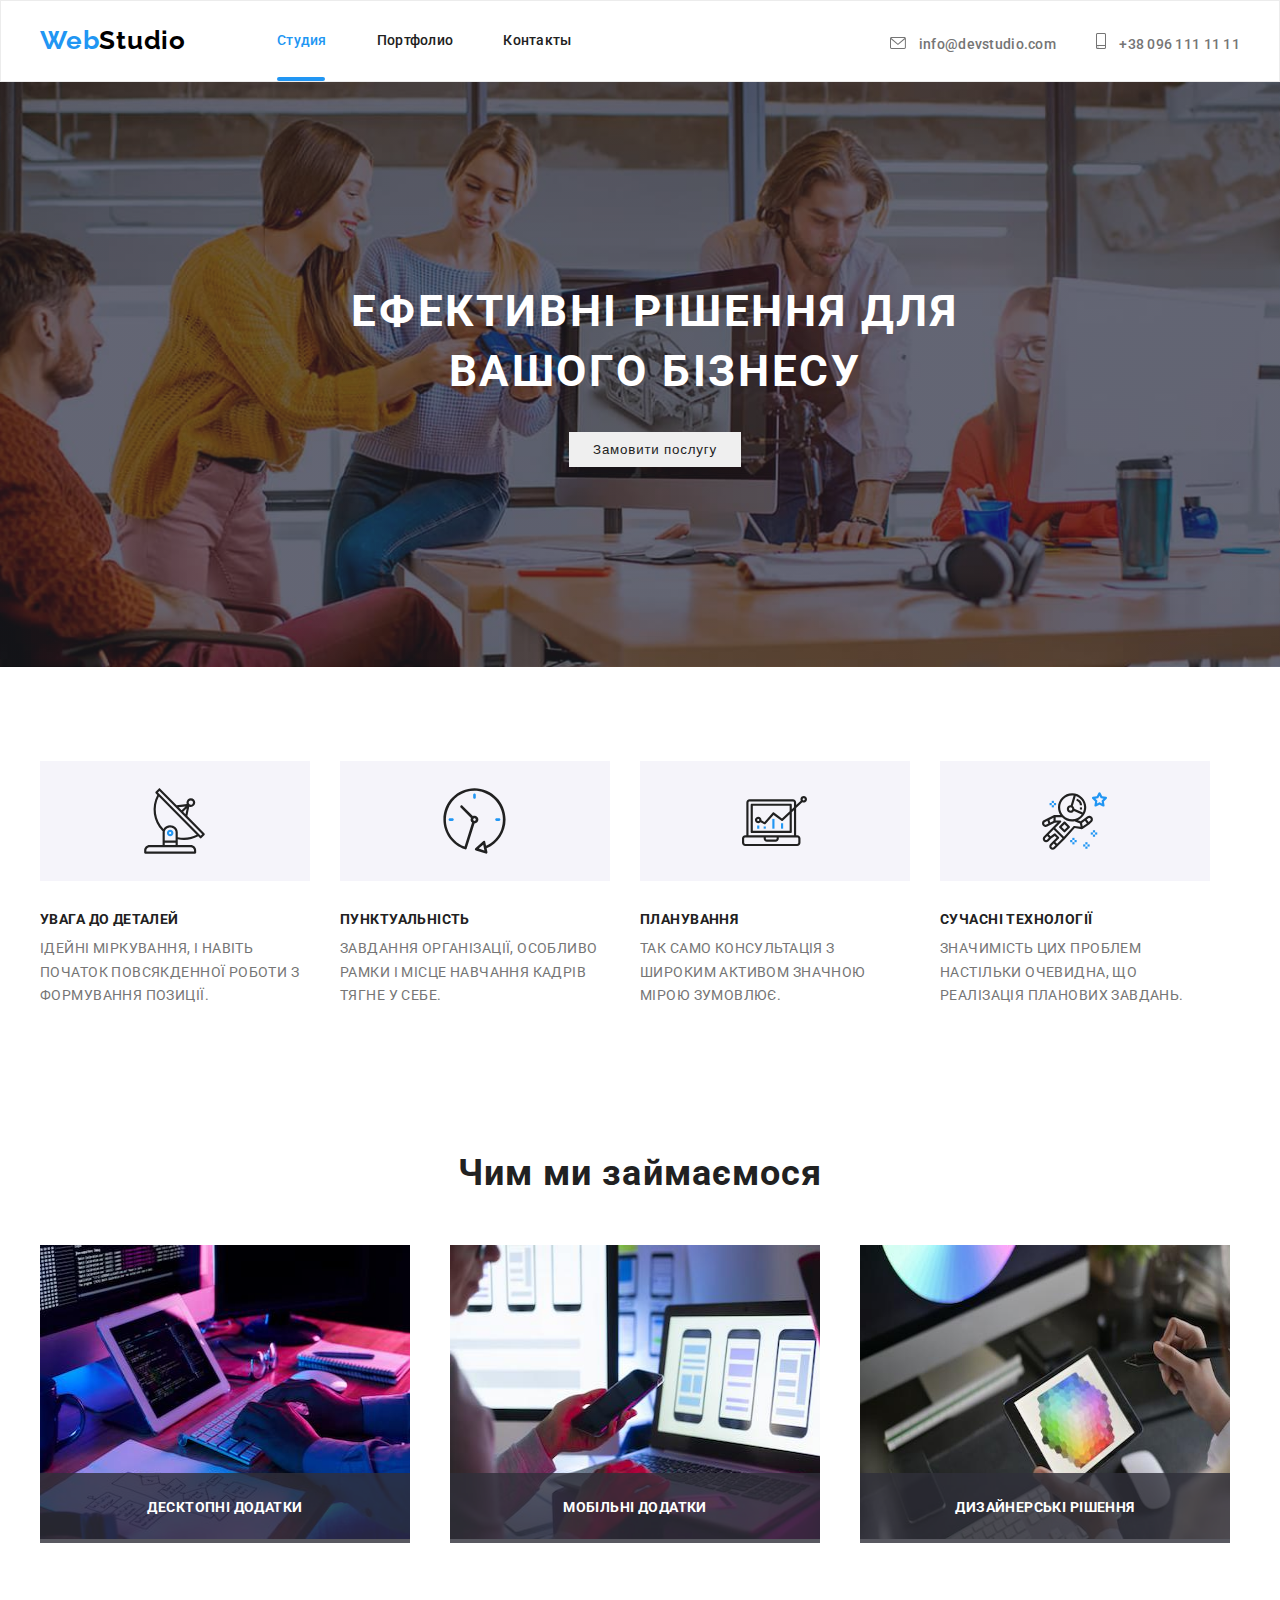
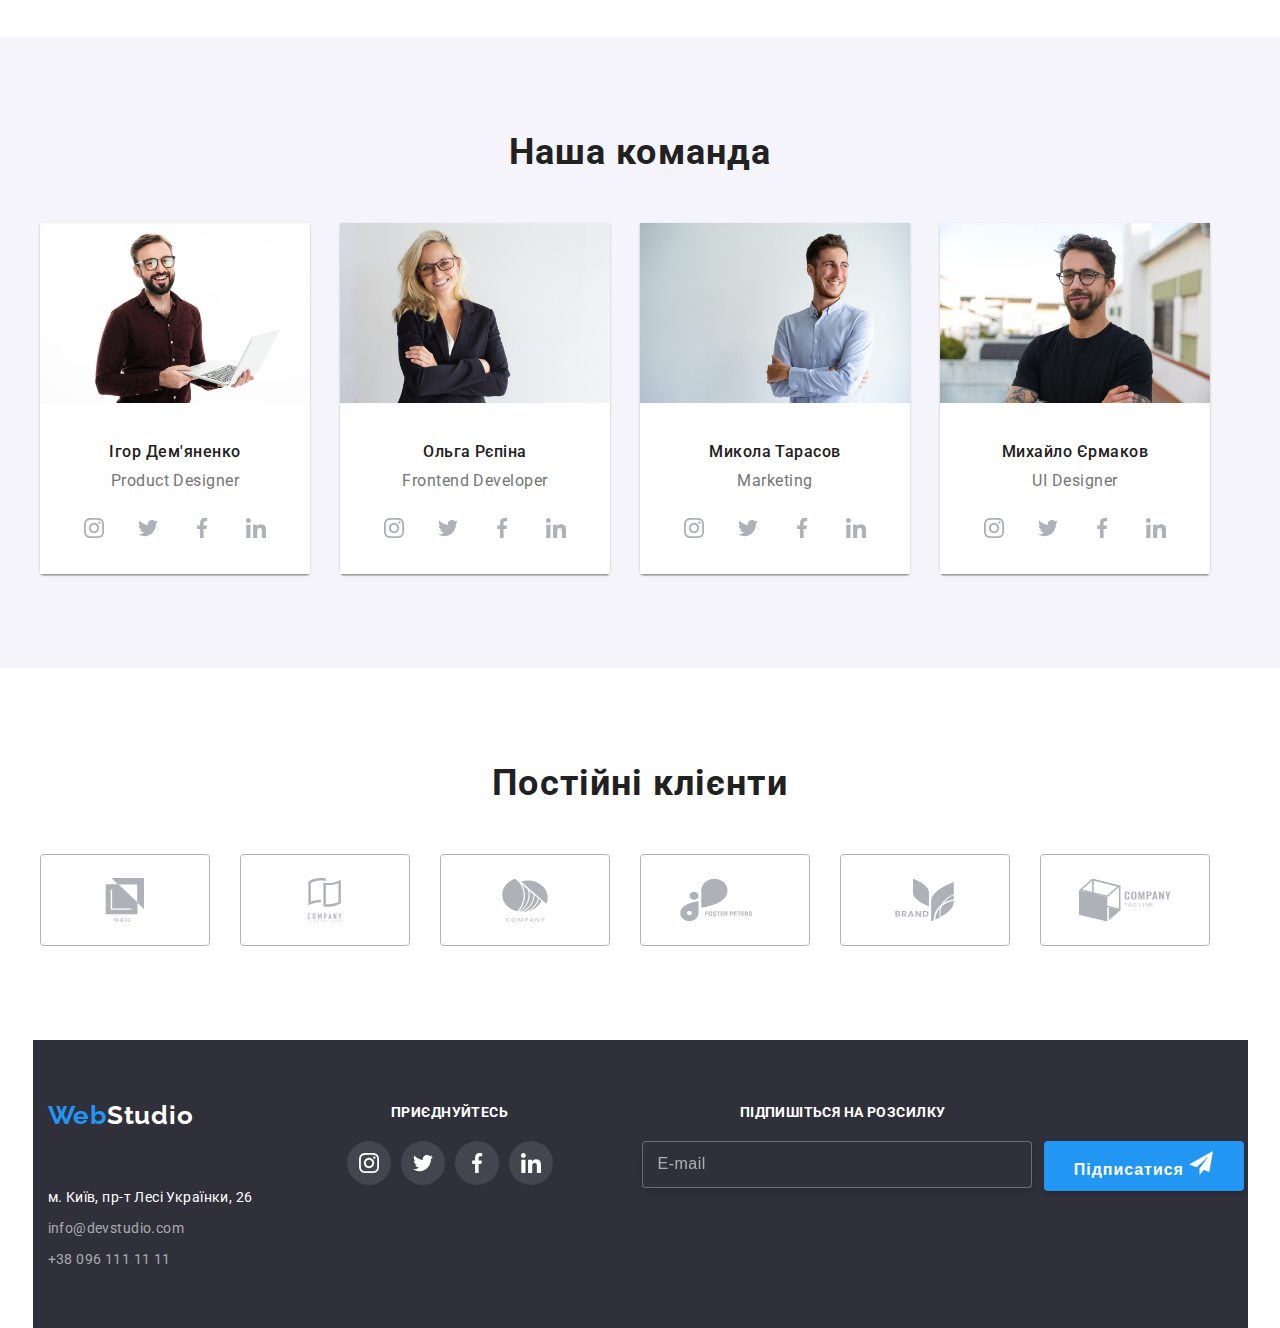
==== commit 06631360: "03.01.2023 22:27" ====
--- a/index.html
+++ b/index.html
@@ -275,7 +275,7 @@
                 <source srcset="./img/foto2.jpg 1x, ./img/foto2-2x.jpg 2x" media="(min-width: 1200px)" />
                 <source srcset="./img/foto2-tab.jpg 1x, ./img/foto2-tab-2x.jpg 2x" media="(min-width: 768px)" />
                 <source srcset="./img/foto2-mob.jpg 1x, ./img/foto2-mob-2x.jpg 2x" media="(min-width: 480px)" />
-              
+
                 <img srcset="./img/foto2.jpg 1x,
                 ./img/foto2-2x.jpg 2x" src="./img/foto2.jpg" alt="Ольга Рєпіна" width="100%" />
               </picture>
@@ -287,7 +287,7 @@
               ./img/foto2-tab-2x.jpg 2x" media="min-width: 768px">
                 <source srcset="./img/foto2-mob.jpg 1x,
               ./img/foto2-mob-2x.jpg 2x" media="min-width: 480px">
-                
+
               </picture>
 
               <h3 class="card__name">Ольга Рєпіна</h3>
@@ -332,7 +332,7 @@
                 <source srcset="./img/foto3.jpg 1x, ./img/foto3-2x.jpg 2x" media="(min-width: 1200px)" />
                 <source srcset="./img/foto3-tab.jpg 1x, ./img/foto3-tab-2x.jpg 2x" media="(min-width: 768px)" />
                 <source srcset="./img/foto3-mob.jpg 1x, ./img/foto3-mob-2x.jpg 2x" media="(min-width: 480px)" />
-              
+
                 <img srcset="./img/foto3.jpg 1x,
                               ./img/foto3-2x.jpg 2x" src="./img/foto3.jpg" alt="Микола Тарасов" width="100%" />
               </picture>
@@ -380,8 +380,8 @@
                 <source srcset="./img/foto4.jpg 1x, ./img/foto4-2x.jpg 2x" media="(min-width: 1200px)" />
                 <source srcset="./img/foto4-tab.jpg 1x, ./img/foto4-tab-2x.jpg 2x" media="(min-width: 768px)" />
                 <source srcset="./img/foto4-mob.jpg 1x, ./img/foto4-mob-2x.jpg 2x" media="(min-width: 480px)" />
-              
-                  <img srcset="./img/foto4.jpg 1x,
+
+                <img srcset="./img/foto4.jpg 1x,
                                   ./img/foto4-2x.jpg 2x" src="./img/foto4.jpg" alt="Михайло Єрмаков" width="100%" />
               </picture>
 
@@ -482,10 +482,10 @@
     <div class="container">
       <div class="footer-info">
         <div class="footer-container">
-
-          <a href="./index.html" lang="en" class="logo logo--light-color footer__logo link list">
-            <span class="logo-accent">Web</span>Studio</a>
-
+          <div class="logoplace">
+            <a href="./index.html" lang="en" class="logo logo--light-color footer__logo link list">
+              <span class="logo-accent">Web</span>Studio</a>
+          </div>
 
           <address class="contact">
             <ul class="contact__list list">
--- a/css/main.min.css
+++ b/css/main.min.css
@@ -1 +1 @@
-p,h1,h2,h3,h4,h5,h6{margin:0px}ul{margin:0px;padding-left:0px}.link{text-decoration:none}.list{list-style:none}.img{display:block;width:100%}.body{font-family:"Roboto",sans-serif;font-weight:700;color:#212121;margin:auto}:root{--primary-link-color:#2196F3;--second-link-color:#757575;--foncolor:#2F303A;--accent-color:#FFFFFF;--timing-function:cubic-bezier(0.4, 0, 0.2, 1)}.social__link--light-color{justify-content:center;border-radius:50%;width:100%;height:100%;fill:#afb1b8;background-color:var(--accent-color);transition:fill 250ms var(--timing-function),background-color 250ms var(--timing-function)}.social__link--light-color:hover{fill:var(--accent-color);background-color:var(--primary-link-color)}.social__link--dark-color{justify-content:center;border-radius:50%;width:100%;height:100%;fill:var(--accent-color);background:rgba(255,255,255,.1);transition:fill 250ms var(--timing-function),background-color 250ms var(--timing-function)}.social__link--dark-color:hover{background-color:var(--primary-link-color);fill:var(--accent-color)}.modal-politik-label,.btn-submit-footer,.right-footer-input,.customer__link,.social__link,.social,header .container,.social__link--light-color,.social__link--dark-color{display:flex;align-items:center}.container{padding:0px 15px;margin:0 auto}@media screen and (min-width: 480px){.container{width:480px}}@media screen and (min-width: 768px){.container{width:768px}}@media screen and (min-width: 1200px){.container{width:1200px}}.btn{font-family:"Roboto" sans-serif;cursor:pointer;color:#212121;letter-spacing:.06em;padding:10px 24px;border:rgba(0,0,0,0);transition:color 250ms var(--timing-function),background-color 250ms var(--timing-function);margin:0 auto;display:block;margin-top:30px}.btn:hover,.btn:focus{color:var(--accent-color);background-color:var(--primary-link-color)}.logo{font-size:26px;font-weight:700;line-height:1.19;letter-spacing:0.03em;font-family:"Raleway",sans-serif}.logo--light-color{color:var(--accent-color)}.logo--dark-color{color:#000}.heading{font-size:36px;font-weight:700;line-height:1.17;letter-spacing:0.03em;text-align:center;color:#212121}header .container{display:flex;border:none;background-color:var(--accent-color)}@media screen and (max-width: 767px){header .container{position:relative}}@media screen and (min-width: 1200px){header .container{position:relative}}.logo-accent{color:var(--primary-link-color)}@media screen and (min-width: 480px){.header__logo{padding-top:16px;padding-bottom:16px;font-size:24px}}@media screen and (min-width: 768px){.header__logo{padding-top:26px;padding-bottom:26px;margin-right:93px;font-size:26px}}@media screen and (min-width: 1200px){.header__logo{padding-top:24px;padding-bottom:25px;margin-right:91px;font-size:26px}}@media screen and (min-width: 768px){.navigation__list{position:relative;display:flex}}.navigation__link{display:block;text-decoration:none;color:#212121;transition:color 250ms var(--timing-function)}@media screen and (min-width: 480px){.navigation__link{font-size:40px;font-weight:500;line-height:1.18;letter-spacing:0.02em}}@media screen and (min-width: 768px){.navigation__link{font-size:14px;font-weight:500;line-height:1.14;letter-spacing:0.02em;padding:32px 0px}}@media screen and (min-width: 1200px){.navigation__link{font-size:14px;font-weight:500;line-height:1.14;letter-spacing:0.02em}}.navigation__link:hover,.navigation__link:focus{color:var(--primary-link-color)}@media screen and (min-width: 768px){.navigation__link__curreent{color:var(--primary-link-color)}.navigation__link__curreent.studia::after{position:absolute;align-items:center;bottom:0;content:"";display:block;width:48px;height:4px;border-radius:2px;background-color:var(--primary-link-color);transition:250ms var(--timing-function)}.navigation__link__curreent.portfolio::after{position:absolute;align-items:center;bottom:0;content:"";display:block;width:76px;height:4px;border-radius:2px;background-color:var(--primary-link-color);transition:250ms var(--timing-function)}}@media screen and (max-width: 767px){.studia{margin-bottom:32px}}@media screen and (min-width: 768px){.studia{margin-right:50px}}@media screen and (max-width: 767px){.portfolio{margin-bottom:32px}}@media screen and (min-width: 768px){.portfolio{margin-right:50px}}@media screen and (max-width: 767px){.contacts{margin-bottom:306px;padding-bottom:0px}}@media screen and (min-width: 480px){.connection{display:block}}@media screen and (min-width: 768px){.connection{display:none}}@media screen and (min-width: 768px){.connection-second{display:block;position:absolute;padding-top:21px;padding-right:15px;padding-bottom:21px;top:0;right:0;align-items:center}}@media screen and (max-width: 767px){.connection-second{display:none}}@media screen and (min-width: 1200px){.connection-second{display:flex;position:absolute;right:0px;align-items:center;padding-top:32px;padding-bottom:32px}}@media screen and (min-width: 480px){.connect-tel{margin-bottom:32px}}.connect-mail{margin-bottom:64px}@media screen and (min-width: 768px){.connection-second__mail{margin-bottom:10px}}@media screen and (min-width: 1200px){.connection-second__mail{margin-bottom:0px;margin-right:40px}}.connection__tel{color:var(--second-link-color);transition:color 250ms var(--timing-function)}@media screen and (min-width: 480px){.connection__tel{font-weight:500;font-size:34px;line-height:1.18;letter-spacing:.02em;color:var(--primary-link-color);margin-top:32px}}@media screen and (min-width: 768px){.connection__tel{font-size:12px;font-weight:500;line-height:1.17;letter-spacing:0.02em;color:var(--second-link-color)}}@media screen and (min-width: 1200px){.connection__tel{font-size:14px;font-weight:500;line-height:1.14;letter-spacing:0.02em}}.connection__tel:hover,.connection__tel:focus{color:var(--primary-link-color)}.connection__mail{color:var(--second-link-color);transition:color 250ms var(--timing-function)}@media screen and (min-width: 480px){.connection__mail{font-size:24px;font-weight:500;line-height:1.17;letter-spacing:0.02em;margin-top:32px}}@media screen and (min-width: 768px){.connection__mail{font-size:12px;font-weight:500;line-height:1.17;letter-spacing:0.02em}}@media screen and (min-width: 1200px){.connection__mail{font-size:14px;font-weight:500;line-height:1.14;letter-spacing:0.02em}}.connection__mail:hover,.connection__mail:focus{color:var(--primary-link-color)}.connection__icon-mail{fill:currentColor;margin-right:10px}@media screen and (max-width: 767px){.connection__icon-mail{display:none}}.connection__tel-mail:last-child{margin-right:0}@media screen and (min-width: 480px){.social-list{display:flex}}@media screen and (min-width: 768px){.social-list{display:none}}.social-link{font-weight:500;font-size:18px;line-height:1.22;letter-spacing:.02em;color:var(--primary-link-color);margin-right:20px}.hero .container{padding-left:15px;text-align:center;background-color:var(--foncolor);background-repeat:no-repeat;background-position:center;background-size:cover;margin:auto}@media screen and (min-width: 480px){.hero .container{padding-bottom:118px;background-image:linear-gradient(rgba(47, 48, 58, 0.4), rgba(47, 48, 58, 0.4)),url(../img/hero_bg_mob.jpg)}}@media screen and (min-width: 480px)and (min-device-pixel-ratio: 2),screen and (min-width: 480px)and (-webkit-min-device-pixel-ratio: 2),screen and (min-width: 480px)and (min-resolution: 192dpi),screen and (min-width: 480px)and (min-resolution: 2dppx){.hero .container{background-image:linear-gradient(rgba(47, 48, 58, 0.4), rgba(47, 48, 58, 0.4)),url(../img/hero_bg_mob-2x.jpg)}}@media screen and (min-width: 768px){.hero .container{width:100%;padding-bottom:118px;background-image:linear-gradient(rgba(47, 48, 58, 0.4), rgba(47, 48, 58, 0.4)),url(../img/hero_bg_tab.jpg)}}@media screen and (min-width: 768px)and (min-device-pixel-ratio: 2),screen and (min-width: 768px)and (-webkit-min-device-pixel-ratio: 2),screen and (min-width: 768px)and (min-resolution: 192dpi),screen and (min-width: 768px)and (min-resolution: 2dppx){.hero .container{background-image:linear-gradient(rgba(47, 48, 58, 0.4), rgba(47, 48, 58, 0.4)),url(../img/hero_bg_tab-2x.jpg)}}@media screen and (min-width: 1200px){.hero .container{padding-top:200px;padding-bottom:200px;max-width:1600px;background-image:linear-gradient(rgba(47, 48, 58, 0.4), rgba(47, 48, 58, 0.4)),url(../img/hero_bg.jpg)}}@media screen and (min-width: 1200px)and (min-device-pixel-ratio: 2),screen and (min-width: 1200px)and (-webkit-min-device-pixel-ratio: 2),screen and (min-width: 1200px)and (min-resolution: 192dpi),screen and (min-width: 1200px)and (min-resolution: 2dppx){.hero .container{background-image:linear-gradient(rgba(47, 48, 58, 0.4), rgba(47, 48, 58, 0.4)),url(../img/hero_bg-2x.jpg)}}.picture__title{font-size:44px;line-height:1.36;letter-spacing:0.06em;text-align:center;text-transform:uppercase;color:var(--accent-color);width:696px;margin:0 auto;display:block}@media screen and (max-width: 1199px){.picture__title{font-size:26px;font-weight:900;line-height:1.62;letter-spacing:0.06em;padding:118px 60px 30px 60px;margin:0px;width:100%}}@media screen and (max-width: 1199px){.picture__btn{padding:10px 20px;margin-top:0px}}.picture__btn:hover,.picture__btn:focus{color:var(--accent-color);background-color:var(--primary-link-color)}.about{display:flex;padding-top:50px}@media screen and (max-width: 1199px){.about{display:none}}.about .container{margin-bottom:94px}.about__item{width:calc((100% - 60px)/3);margin-right:30px}.about__item:nth-child(3n){margin-right:0px}.about__thumb{position:relative}.about__actions{position:absolute;bottom:0;width:370px}.about__text{font-size:14px;font-weight:700;line-height:1.14;letter-spacing:0.03em;text-align:center;display:flex;font-family:"Roboto";font-style:normal;text-transform:uppercase;color:var(--accent-color);background:rgba(47,48,58,.8);padding:27px;justify-content:center}.benefits__icon-antenna::before{background-image:url(../img/SVG/antenna.svg)}.benefits__icon-clock::before{background-image:url(../img/SVG/clock.svg)}.benefits__icon-diagram::before{background-image:url(../img/SVG/diagram.svg)}.benefits__icon-astronaut::before{background-image:url(../img/SVG/astronaut.svg)}.benefits{font-size:14px;line-height:1.14;letter-spacing:0.03em;text-transform:uppercase}@media screen and (max-width: 1199px){.benefits{padding-top:60px;padding-bottom:60px}}@media screen and (min-width: 1200px){.benefits{padding-top:94px;padding-bottom:94px}}@media screen and (min-width: 768px){.benefits__list{display:flex;flex-wrap:wrap;margin:-15px}}@media screen and (max-width: 767px){.benefits__item{width:100%}}@media screen and (min-width: 768px){.benefits__item{width:calc((100% - 60px)/2);margin:15px}}@media screen and (min-width: 1200px){.benefits__item{width:270px}}@media screen and (max-width: 767px){.benefits__item:not(:last-child){margin-bottom:30px}}.benefits__item::before{display:block;content:"";background-repeat:no-repeat;height:120px;background-color:#f5f4fa;background-position:center;margin-bottom:30px;background-size:65.32px 70px}.benefits__name{font-weight:700;font-size:14px;line-height:16px;letter-spacing:.03em;text-transform:uppercase;margin-bottom:10px}@media screen and (max-width: 767px){.benefits__name{text-align:center}}.benefits__text{font-size:14px;font-weight:400;line-height:1.71;letter-spacing:0.03em;color:var(--second-link-color)}@media screen and (min-width: 1200px){.benefits__text{width:270px}}.team{font-size:36px;font-weight:700;line-height:1.17;letter-spacing:0.03em;background:#f5f4fa;text-align:center}@media screen and (max-width: 1199px){.team{padding-top:60px;padding-bottom:60px}}@media screen and (min-width: 1200px){.team{padding-top:94px;padding-bottom:94px}}@media screen and (max-width: 1199px){.team .heading{font-size:28px;font-weight:700;line-height:1.18;letter-spacing:em;text-align:center;color:#212121;margin-bottom:30px}}@media screen and (min-width: 1200px){.team .heading{margin-bottom:50px}}@media screen and (min-width: 768px){.member-team-list{display:flex;flex-wrap:wrap;margin:-15px}}.social{justify-content:center}.social__items{width:44px;height:44px}.social__items:not(:last-child){margin-right:10px}.social__link{justify-content:center;border-radius:50%;width:100%;height:100%;fill:#afb1b8;background-color:var(--accent-color);transition:fill 250ms var(--timing-function),background-color 250ms var(--timing-function)}.social__link:hover{fill:var(--accent-color);background-color:var(--primary-link-color)}.card__name{font-size:16px;font-weight:500;line-height:1.19;letter-spacing:0.03em;text-align:center;margin-top:30px;margin-bottom:10px}.card__name-list{display:flex}.card{background-color:var(--accent-color)}@media screen and (min-width: 480px){.card{padding-bottom:24px}}.card-member{background:var(--accent-color);background-color:rgba(0,0,0,0);box-shadow:0px 1px 3px rgba(0,0,0,.12),0px 1px 1px rgba(0,0,0,.14),0px 2px 1px rgba(0,0,0,.2);border-radius:0px 0px 4px 4px}@media screen and (min-width: 480px){.card-member{width:100%}}@media screen and (min-width: 768px){.card-member{width:calc((100% - 60px)/2);margin:15px}}@media screen and (min-width: 1200px){.card-member{width:270px}}@media screen and (max-width: 767px){.card-member:not(:last-child){margin-bottom:30px}}.card__job-title{font-size:16px;font-weight:400;line-height:1.19;letter-spacing:0.03em;text-align:center;color:var(--second-link-color);margin-bottom:16px}@media screen and (max-width: 1199px){.customer{padding-top:60px;padding-bottom:60px}}@media screen and (min-width: 1200px){.customer{padding-top:94px;padding-bottom:94px}}.customer__icon{fill:currentColor}@media screen and (max-width: 1199px){.customer .heading{font-weight:700;font-size:28px;line-height:33px;text-align:center;letter-spacing:1.18;color:#212121}}.custoumer__list{display:flex;flex-wrap:wrap;padding:0;text-align:center;margin:-15px}@media screen and (max-width: 1199px){.custoumer__list{margin-top:15px}}@media screen and (min-width: 1200px){.custoumer__list{margin-top:50px}}@media screen and (max-width: 767px){.customer__item{width:calc((100% - 60px)/2);height:92px;margin:15px}}@media screen and (min-width: 768px){.customer__item{width:calc((100% - 90px)/3);margin:15px}}@media screen and (min-width: 1200px){.customer__item{width:170px;height:92px;margin-top:0px}}.customer__link{box-sizing:border-box;justify-content:center;border:1px solid #afb1b8;border-radius:4px;color:#afb1b8;height:92px;transition:color 250ms var(--timing-function),border-color 250ms var(--timing-function)}.customer__link:hover,.customer__link:focus{color:var(--primary-link-color);border-color:var(--primary-link-color)}.footer .container{background-color:var(--foncolor)}@media screen and (min-width: 480px){.footer .container{padding-top:60px;padding-bottom:60px}}@media screen and (min-width: 768px){.footer .container{padding:60px 0}}@media screen and (min-width: 1200px){.footer .container{padding-left:15px;display:flex}}@media screen and (min-width: 768px){.footer-info{display:flex}}.footer-container{display:flex;flex-wrap:wrap;align-items:center}@media screen and (min-width: 1200px){.footer-container{display:block}}.footer__logo{font-size:24px;font-weight:700;line-height:1.17;letter-spacing:0.03em;text-align:center}@media screen and (min-width: 480px){.footer__logo{padding-left:163px;padding-right:163px;margin-bottom:28px}}@media screen and (min-width: 768px){.footer__logo{padding-left:115px;margin-bottom:28px}}@media screen and (min-width: 1200px){.footer__logo{font-size:26px;font-weight:700;line-height:1.19;letter-spacing:0.03em;padding-left:0px;margin-bottom:28px}}@media screen and (min-width: 480px){.contact{text-align:center;padding-left:110px;padding-right:110px}}@media screen and (min-width: 768px){.contact{text-align:center;padding-left:76px;padding-right:110px}}@media screen and (min-width: 1200px){.contact{text-align:start;padding-left:0px;padding-right:94px;padding-top:28px}}@media screen and (min-width: 480px){.contact__list>li:not(:last-child){margin-bottom:12px}}@media screen and (min-width: 480px){.footer-contact{font-family:"Roboto";font-style:normal;font-weight:400;font-size:14px;line-height:1.14;text-align:center;letter-spacing:.03em;color:#fff;margin-bottom:12px}}@media screen and (min-width: 480px){.footer-contact-mail,.footer-contact-tel{font-family:"Roboto";font-style:normal;font-weight:400;font-size:14px;line-height:16px;text-align:center;letter-spacing:.03em;color:rgba(255,255,255,.6)}}@media screen and (min-width: 768px){.footer-social{padding-right:89px}}.footer-title{font-size:14px;font-weight:700;line-height:1.14;letter-spacing:0.03em;padding-bottom:20px;text-align:center;text-transform:uppercase;color:#fff}@media screen and (min-width: 480px){.footer-title{padding-top:60px}}@media screen and (min-width: 768px){.footer-title{padding-top:5px}}.right-footer-input{padding:15px;background:var(--foncolor);border:1px solid rgba(255,255,255,.3);filter:drop-shadow(0px 4px 4px rgba(0, 0, 0, 0.15));border-radius:4px;color:var(--accent-color)}.right-footer-input::-moz-placeholder{font-size:16px;font-weight:400;line-height:1.25;letter-spacing:0.03em;align-items:center;color:rgba(255,255,255,.6)}.right-footer-input:-ms-input-placeholder{font-size:16px;font-weight:400;line-height:1.25;letter-spacing:0.03em;align-items:center;color:rgba(255,255,255,.6)}.right-footer-input::placeholder{font-size:16px;font-weight:400;line-height:1.25;letter-spacing:0.03em;align-items:center;color:rgba(255,255,255,.6)}@media screen and (min-width: 480px){.right-footer-input{width:100%;margin-bottom:20px}}@media screen and (min-width: 768px){.right-footer-input{width:450px;margin:auto;margin-bottom:20px}}@media screen and (min-width: 1200px){.right-footer-input{width:358px;margin-right:12px}}@media screen and (min-width: 1200px){.right-footer-mail{display:flex}}.footer-mail>p{font-size:14px;font-weight:700;line-height:1.14;letter-spacing:0.03em;text-align:center;text-transform:uppercase;color:#fff;padding-bottom:20px}@media screen and (min-width: 480px){.footer-mail>p{margin-top:60px}}@media screen and (min-width: 1200px){.footer-mail>p{margin-top:0px;padding-top:5px}}.footer-mail-btn>p{font-size:14px;font-weight:700;line-height:1.14;letter-spacing:0.03em;text-align:center;text-transform:uppercase;color:#fff}@media screen and (min-width: 480px){.footer-mail-btn>p{display:none}}@media screen and (min-width: 1200px){.footer-mail-btn>p{margin-bottom:20px;padding-top:5px;text-align:start;display:block;opacity:0}}@media screen and (min-width: 1200px){.btn-submit-footer>p{text-align:center}}.btn-submit-footer{font-size:16px;font-weight:700;line-height:1.88;letter-spacing:0.06em;background-color:var(--primary-link-color);color:var(--accent-color);width:200px;height:50px;margin-top:0;box-shadow:0px 4px 4px rgba(0,0,0,.15);border-radius:4px;justify-items:center}@media screen and (min-width: 480px){.btn-submit-footer{margin:auto}}.backdrop{position:fixed;top:0;left:0;background-color:rgba(0,0,0,.2);opacity:1;visibility:visible;transition:opasity 250ms var(--timing-function),visibility 250ms var(--timing-function)}@media screen and (min-width: 480px){.backdrop{padding:93px 15px 94px 15px;overflow-y:scroll}}@media screen and (min-width: 768px){.backdrop{padding:208px 159px 207px 159px}}@media screen and (min-width: 1200px){.backdrop{width:100%;height:100%}}.backdrop.is-hidden{opacity:0;pointer-events:none;visibility:hidden}.backdrop.is-hidden.modal{transform:scale(1.1) translate(-50%, -50%) scale(0.9);opacity:0}.modal{background-color:var(--accent-color);box-shadow:0px 1px 3px rgba(0,0,0,.12),0px 1px 1px rgba(0,0,0,.14),0px 2px 1px rgba(0,0,0,.2);border-radius:4px;opacity:1;transition:250ms var(--timing-function);padding:40px 40px 40px 40px}@media screen and (max-width: 1199px){.modal{position:relative}}@media screen and (min-width: 1200px){.modal{position:absolute;top:50%;left:50%;min-width:528px;min-height:581px;transform:translate(-50%, -50%)}}.modal-close{position:absolute;top:8px;right:8px;width:30px;height:30px;border-radius:50%;border:1px solid rgba(0,0,0,.1);padding:0;cursor:pointer;fill:#000;background-color:#fff;transition:250ms var(--timing-function)}.modal-icons{position:absolute;top:50%;left:50%;transform:translate(-50%, -50%);color:var(--second-link-color)}.modal-head{font-size:20px;font-weight:700;line-height:1.15;letter-spacing:0.03em;text-align:center;color:#212121;margin-bottom:30px}.cross-modal-icons{fill:var(--second-link-color)}.cross-modal-icons:hover{fill:var(--primary-link-color)}.btn-submit{width:200px;height:50px;cursor:pointer;box-shadow:0px 4px 4px rgba(0,0,0,.15);border-radius:4px}.modal-input{width:100%;height:40px;border:1px solid rgba(33,33,33,.2);outline:none;border-radius:4px;padding:12px 15px 12px 42px;color:var(--second-link-color);cursor:pointer;transition:border 250ms var(--timing-function)}.modal-input:hover,.modal-input:focus{border:1px solid var(--primary-link-color)}.modal-input:focus+svg,.modal-input:hover+svg{fill:var(--primary-link-color)}.modal-input::-moz-placeholder{font-size:12px;font-weight:400;line-height:1.17;letter-spacing:0.01em;color:rgba(117,117,117,.5)}.modal-input:-ms-input-placeholder{font-size:12px;font-weight:400;line-height:1.17;letter-spacing:0.01em;color:rgba(117,117,117,.5)}.modal-input::placeholder{font-size:12px;font-weight:400;line-height:1.17;letter-spacing:0.01em;color:rgba(117,117,117,.5)}.modal-input-wrapper{position:relative;color:rgba(117,117,117,.5)}.form-field{margin-bottom:28px}.form-field label{font-size:12px;font-weight:400;line-height:1.17;letter-spacing:0.01em;display:block;margin-bottom:4px;font-family:"Roboto";font-style:normal;color:var(--second-link-color)}.modal-text{font-size:12px;font-weight:400;line-height:1.17;letter-spacing:0.01em;color:rgba(117,117,117,.5);resize:none;width:100%;height:120px;padding:12px 16px;border:1px solid rgba(33,33,33,.2);border-radius:4px;outline:none}.modal-text:hover,.modal-text:focus{border:1px solid var(--primary-link-color)}.label-coment{font-size:12px;font-weight:400;line-height:1.17;letter-spacing:0.01em;display:block;margin-bottom:4px;font-family:"Roboto";font-style:normal;color:var(--second-link-color)}.modal-icons-cont{position:absolute;top:50%;left:12px;transform:translateY(-50%);transition:fill 250ms var(--timing-function)}.modal-politik-label{margin-left:12px}label.modal-politik-label::before{content:"";width:16px;height:15px;border:2px solid #212121;border-radius:2px;margin-right:7px}.checkbox{-webkit-appearance:none;-moz-appearance:none;appearance:none}.checkbox-link{font-size:14px;font-weight:400;line-height:1.71;letter-spacing:0.03em;display:inline;color:var(--primary-link-color);margin-left:3px}@media screen and (max-width: 1199px){.checkbox-link{font-size:12px;font-weight:400;line-height:1.17;letter-spacing:0.03em}}.checkbox-text{font-size:14px;font-weight:400;line-height:1.71;letter-spacing:0.03em;display:inline;color:var(--second-link-color);margin-left:3px}@media screen and (max-width: 1199px){.checkbox-text{font-size:12px;font-weight:400;line-height:1.17;letter-spacing:0.03em}}.checkbox-text:checked+label::before{border:none;background-color:var(--primary-link-color);background-image:url(../img/galochka.svg);background-repeat:no-repeat;background-position:center}@media screen and (max-width: 767px){.menu-button{position:absolute;top:10px;right:15px;display:inline-flex;height:40px;margin:0;padding:0;border:none;background-color:var(--accent-color);fill:#212121;cursor:pointer}.menu-button:hover,.menu-button:focus{fill:var(--primary-link-color)}.menu-button__icon{height:40px}.menu-button .icon-close{display:none}.menu-button.is-open .icon-close{display:block}.menu-button.is-open .icon-menu{display:none}}@media screen and (min-width: 768px){.menu-button{display:none}}@media screen and (max-width: 767px){.menu-container{display:none;position:absolute;top:0;left:0;width:480px;height:796px;padding:40px;background-color:var(--accent-color);box-shadow:0px 4px 8px rgba(0,0,0,.04),0px 2px 4px rgba(0,0,0,.08),0px 1px 3px rgba(0,0,0,.16)}}.menu-container.is-open{display:block}.header{position:relative;border:1px solid #ececec}.button-work-list{display:flex;flex-wrap:wrap;justify-content:center}@media screen and (max-width: 767px){.button-work-list{justify-content:start}}@media screen and (max-width: 1199px){.button-work-list{margin-bottom:30px;width:100%}}@media screen and (min-width: 1200px){.button-work-list{padding-top:100px;padding-bottom:56px}}@media screen and (max-width: 1199px){.button-work-list li+li{margin-left:8px}}@media screen and (min-width: 1200px){.button-work-list li+li{margin-left:30px}}@media screen and (max-width: 767px){.button-work-list__item:nth-child(4){margin-left:0px}}@media screen and (max-width: 767px){.button-work-list__item:nth-child(-n+3){margin-bottom:15px}}.btn-work{font-size:16px;font-weight:500;line-height:1.62;letter-spacing:0.03em;padding:6px 22px;text-align:center;box-shadow:0px 3px 1px rgba(0,0,0,.1),0px 1px 2px rgba(0,0,0,.08),0px 2px 2px rgba(0,0,0,.12);border-radius:4px;margin-top:0;border:rgba(0,0,0,0)}@media screen and (max-width: 1199px){.main-portfolio{padding-top:60px;padding-bottom:60px}}.worklist{display:flex;flex-wrap:wrap;margin:-15px}@media screen and (min-width: 480px){.worklist{margin:15px}}@media screen and (min-width: 768px){.worklist{margin:-15px}}@media screen and (min-width: 1200px){.worklist{margin-bottom:94px}}.worklist-element{border:1px solid #eee;background:var(--accent-color)}@media screen and (max-width: 767px){.worklist-element{margin-bottom:30px;width:100%}}@media screen and (min-width: 768px){.worklist-element{width:calc((100% - 60px)/2);margin:15px}}@media screen and (min-width: 1200px){.worklist-element{width:370px}}.worklist-element:hover .overlay__text{transform:translateY(0)}@media screen and (min-width: 1200px){.worklist-element:nth-last-child(-n+3){margin-bottom:0}}.worklist-element:hover{box-shadow:0px 1px 1px rgba(0,0,0,.12),0px 4px 4px rgba(0,0,0,.06),1px 4px 6px rgba(0,0,0,.16)}.worklist-element>p{margin-bottom:20px}.worklist-element>h2{margin-bottom:4px}@media screen and (min-width: 1200px){.worklist-element:nth-child(3n){margin-right:0}}.produkt-thumb{position:relative;overflow:hidden;margin-bottom:20px}.overlay__text{font-size:18px;font-weight:400;line-height:1.56;letter-spacing:0.03em;position:absolute;top:0;font-family:"Roboto";padding:63px 24px;background:rgba(33,150,243,.9);color:var(--accent-color);height:100%;transform:translateY(100%);transition:transform 250ms var(--timing-function)}.worklist-element__title{font-size:18px;font-weight:700;line-height:2;letter-spacing:0.06em;color:#212121;margin-left:24px;margin-bottom:4px}.worklist-element__text{font-size:16px;font-weight:400;line-height:1.89;letter-spacing:0.03em;color:var(--second-link-color);margin-left:24px;margin-bottom:20px}/*# sourceMappingURL=main.min.css.map */+p,h1,h2,h3,h4,h5,h6{margin:0px}ul{margin:0px;padding-left:0px}.link{text-decoration:none}.list{list-style:none}.img{display:block;width:100%}.body{font-family:"Roboto",sans-serif;font-weight:700;color:#212121;margin:auto}:root{--primary-link-color:#2196F3;--second-link-color:#757575;--foncolor:#2F303A;--accent-color:#FFFFFF;--timing-function:cubic-bezier(0.4, 0, 0.2, 1)}.social__link--light-color{justify-content:center;border-radius:50%;width:100%;height:100%;fill:#afb1b8;background-color:var(--accent-color);transition:fill 250ms var(--timing-function),background-color 250ms var(--timing-function)}.social__link--light-color:hover{fill:var(--accent-color);background-color:var(--primary-link-color)}.social__link--dark-color{justify-content:center;border-radius:50%;width:100%;height:100%;fill:var(--accent-color);background:rgba(255,255,255,.1);transition:fill 250ms var(--timing-function),background-color 250ms var(--timing-function)}.social__link--dark-color:hover{background-color:var(--primary-link-color);fill:var(--accent-color)}.modal-politik-label,.btn-submit-footer,.right-footer-input,.customer__link,.social__link,.social,header .container,.social__link--light-color,.social__link--dark-color{display:flex;align-items:center}.container{padding:0px 15px;margin:0 auto}@media screen and (min-width: 480px){.container{width:480px}}@media screen and (min-width: 768px){.container{width:768px}}@media screen and (min-width: 1200px){.container{width:1200px}}.btn{font-family:"Roboto" sans-serif;cursor:pointer;color:#212121;letter-spacing:.06em;padding:10px 24px;border:rgba(0,0,0,0);transition:color 250ms var(--timing-function),background-color 250ms var(--timing-function);margin:0 auto;display:block;margin-top:30px}.btn:hover,.btn:focus{color:var(--accent-color);background-color:var(--primary-link-color)}.logo{font-size:26px;font-weight:700;line-height:1.19;letter-spacing:0.03em;font-family:"Raleway",sans-serif}.logo--light-color{color:var(--accent-color)}.logo--dark-color{color:#000}.heading{font-size:36px;font-weight:700;line-height:1.17;letter-spacing:0.03em;text-align:center;color:#212121}header .container{display:flex;border:none;background-color:var(--accent-color)}@media screen and (max-width: 767px){header .container{position:relative}}@media screen and (min-width: 1200px){header .container{position:relative}}.logo-accent{color:var(--primary-link-color)}@media screen and (min-width: 480px){.header__logo{padding-top:16px;padding-bottom:16px;font-size:24px}}@media screen and (min-width: 768px){.header__logo{padding-top:26px;padding-bottom:26px;margin-right:93px;font-size:26px}}@media screen and (min-width: 1200px){.header__logo{padding-top:24px;padding-bottom:25px;margin-right:91px;font-size:26px}}@media screen and (min-width: 768px){.navigation__list{position:relative;display:flex}}.navigation__link{display:block;text-decoration:none;color:#212121;transition:color 250ms var(--timing-function)}@media screen and (min-width: 480px){.navigation__link{font-size:40px;font-weight:500;line-height:1.18;letter-spacing:0.02em}}@media screen and (min-width: 768px){.navigation__link{font-size:14px;font-weight:500;line-height:1.14;letter-spacing:0.02em;padding:32px 0px}}@media screen and (min-width: 1200px){.navigation__link{font-size:14px;font-weight:500;line-height:1.14;letter-spacing:0.02em}}.navigation__link:hover,.navigation__link:focus{color:var(--primary-link-color)}@media screen and (min-width: 768px){.navigation__link__curreent{color:var(--primary-link-color)}.navigation__link__curreent.studia::after{position:absolute;align-items:center;bottom:0;content:"";display:block;width:48px;height:4px;border-radius:2px;background-color:var(--primary-link-color);transition:250ms var(--timing-function)}.navigation__link__curreent.portfolio::after{position:absolute;align-items:center;bottom:0;content:"";display:block;width:76px;height:4px;border-radius:2px;background-color:var(--primary-link-color);transition:250ms var(--timing-function)}}@media screen and (max-width: 767px){.studia{margin-bottom:32px}}@media screen and (min-width: 768px){.studia{margin-right:50px}}@media screen and (max-width: 767px){.portfolio{margin-bottom:32px}}@media screen and (min-width: 768px){.portfolio{margin-right:50px}}@media screen and (min-width: 480px){.connection{display:block}}@media screen and (min-width: 768px){.connection{display:none}}@media screen and (min-width: 768px){.connection-second{display:block;position:absolute;padding-top:21px;padding-right:15px;padding-bottom:21px;top:0;right:0;align-items:center}}@media screen and (max-width: 767px){.connection-second{display:none}}@media screen and (min-width: 1200px){.connection-second{display:flex;position:absolute;right:0px;align-items:center;padding-top:32px;padding-bottom:32px}}@media screen and (min-width: 480px){.connect-tel{margin-bottom:32px}}.connect-mail{margin-bottom:64px}@media screen and (min-width: 768px){.connection-second__mail{margin-bottom:10px}}@media screen and (min-width: 1200px){.connection-second__mail{margin-bottom:0px;margin-right:40px}}.connection__tel{color:var(--second-link-color);transition:color 250ms var(--timing-function)}@media screen and (min-width: 480px){.connection__tel{font-weight:500;font-size:34px;line-height:1.18;letter-spacing:.02em;color:var(--primary-link-color);margin-top:32px}}@media screen and (min-width: 768px){.connection__tel{font-size:12px;font-weight:500;line-height:1.17;letter-spacing:0.02em;color:var(--second-link-color)}}@media screen and (min-width: 1200px){.connection__tel{font-size:14px;font-weight:500;line-height:1.14;letter-spacing:0.02em}}.connection__tel:hover,.connection__tel:focus{color:var(--primary-link-color)}.connection__mail{color:var(--second-link-color);transition:color 250ms var(--timing-function)}@media screen and (min-width: 480px){.connection__mail{font-size:24px;font-weight:500;line-height:1.17;letter-spacing:0.02em;margin-top:32px}}@media screen and (min-width: 768px){.connection__mail{font-size:12px;font-weight:500;line-height:1.17;letter-spacing:0.02em}}@media screen and (min-width: 1200px){.connection__mail{font-size:14px;font-weight:500;line-height:1.14;letter-spacing:0.02em}}.connection__mail:hover,.connection__mail:focus{color:var(--primary-link-color)}.connection__icon-mail{fill:currentColor;margin-right:10px}@media screen and (max-width: 767px){.connection__icon-mail{display:none}}.connection__tel-mail:last-child{margin-right:0}@media screen and (min-width: 480px){.social-list{display:flex}}@media screen and (min-width: 768px){.social-list{display:none}}.social-link{font-weight:500;font-size:18px;line-height:1.22;letter-spacing:.02em;color:var(--primary-link-color);margin-right:20px}.hero .container{padding-left:15px;text-align:center;background-color:var(--foncolor);background-repeat:no-repeat;background-position:center;background-size:cover;margin:auto}@media screen and (max-width: 767px){.hero .container{padding-bottom:118px;background-image:linear-gradient(rgba(47, 48, 58, 0.4), rgba(47, 48, 58, 0.4)),url(../img/hero_bg_mob.jpg)}}@media screen and (max-width: 767px)and (min-device-pixel-ratio: 2),screen and (max-width: 767px)and (-webkit-min-device-pixel-ratio: 2),screen and (max-width: 767px)and (min-resolution: 192dpi),screen and (max-width: 767px)and (min-resolution: 2dppx){.hero .container{background-image:linear-gradient(rgba(47, 48, 58, 0.4), rgba(47, 48, 58, 0.4)),url(../img/hero_bg_mob-2x.jpg)}}@media screen and (min-width: 768px){.hero .container{width:100%;padding-bottom:118px;background-image:linear-gradient(rgba(47, 48, 58, 0.4), rgba(47, 48, 58, 0.4)),url(../img/hero_bg_tab.jpg)}}@media screen and (min-width: 768px)and (min-device-pixel-ratio: 2),screen and (min-width: 768px)and (-webkit-min-device-pixel-ratio: 2),screen and (min-width: 768px)and (min-resolution: 192dpi),screen and (min-width: 768px)and (min-resolution: 2dppx){.hero .container{background-image:linear-gradient(rgba(47, 48, 58, 0.4), rgba(47, 48, 58, 0.4)),url(../img/hero_bg_tab-2x.jpg)}}@media screen and (min-width: 1200px){.hero .container{padding-top:200px;padding-bottom:200px;max-width:1600px;background-image:linear-gradient(rgba(47, 48, 58, 0.4), rgba(47, 48, 58, 0.4)),url(../img/hero_bg.jpg)}}@media screen and (min-width: 1200px)and (min-device-pixel-ratio: 2),screen and (min-width: 1200px)and (-webkit-min-device-pixel-ratio: 2),screen and (min-width: 1200px)and (min-resolution: 192dpi),screen and (min-width: 1200px)and (min-resolution: 2dppx){.hero .container{background-image:linear-gradient(rgba(47, 48, 58, 0.4), rgba(47, 48, 58, 0.4)),url(../img/hero_bg-2x.jpg)}}.picture__title{font-size:44px;line-height:1.36;letter-spacing:0.06em;text-align:center;text-transform:uppercase;color:var(--accent-color);width:696px;margin:0 auto;display:block}@media screen and (max-width: 1199px){.picture__title{font-size:26px;font-weight:900;line-height:1.62;letter-spacing:0.06em;padding:118px 60px 30px 60px;margin:0px;width:100%}}@media screen and (max-width: 1199px){.picture__btn{padding:10px 20px;margin-top:0px}}.picture__btn:hover,.picture__btn:focus{color:var(--accent-color);background-color:var(--primary-link-color)}.about{display:flex;padding-top:50px}@media screen and (max-width: 1199px){.about{display:none}}.about .container{margin-bottom:94px}.about__item{width:calc((100% - 60px)/3);margin-right:30px}.about__item:nth-child(3n){margin-right:0px}.about__thumb{position:relative}.about__actions{position:absolute;bottom:0;width:370px}.about__text{font-size:14px;font-weight:700;line-height:1.14;letter-spacing:0.03em;text-align:center;display:flex;font-family:"Roboto";font-style:normal;text-transform:uppercase;color:var(--accent-color);background:rgba(47,48,58,.8);padding:27px;justify-content:center}.benefits__icon-antenna::before{background-image:url(../img/SVG/antenna.svg)}.benefits__icon-clock::before{background-image:url(../img/SVG/clock.svg)}.benefits__icon-diagram::before{background-image:url(../img/SVG/diagram.svg)}.benefits__icon-astronaut::before{background-image:url(../img/SVG/astronaut.svg)}.benefits{font-size:14px;line-height:1.14;letter-spacing:0.03em;text-transform:uppercase}@media screen and (max-width: 1199px){.benefits{padding-top:60px;padding-bottom:60px}}@media screen and (min-width: 1200px){.benefits{padding-top:94px;padding-bottom:94px}}@media screen and (min-width: 768px){.benefits__list{display:flex;flex-wrap:wrap;margin:-15px}}@media screen and (max-width: 767px){.benefits__item{width:100%}}@media screen and (min-width: 768px){.benefits__item{width:calc((100% - 60px)/2);margin:15px}}@media screen and (min-width: 1200px){.benefits__item{width:270px}}@media screen and (max-width: 767px){.benefits__item:not(:last-child){margin-bottom:30px}}.benefits__item::before{display:block;content:"";background-repeat:no-repeat;height:120px;background-color:#f5f4fa;background-position:center;margin-bottom:30px;background-size:65.32px 70px}.benefits__name{font-weight:700;font-size:14px;line-height:16px;letter-spacing:.03em;text-transform:uppercase;margin-bottom:10px}@media screen and (max-width: 767px){.benefits__name{text-align:center}}.benefits__text{font-size:14px;font-weight:400;line-height:1.71;letter-spacing:0.03em;color:var(--second-link-color)}@media screen and (min-width: 1200px){.benefits__text{width:270px}}.team{font-size:36px;font-weight:700;line-height:1.17;letter-spacing:0.03em;background:#f5f4fa;text-align:center}@media screen and (max-width: 1199px){.team{padding-top:60px;padding-bottom:60px}}@media screen and (min-width: 1200px){.team{padding-top:94px;padding-bottom:94px}}@media screen and (max-width: 1199px){.team .heading{font-size:28px;font-weight:700;line-height:1.18;letter-spacing:em;text-align:center;color:#212121;margin-bottom:30px}}@media screen and (min-width: 1200px){.team .heading{margin-bottom:50px}}@media screen and (min-width: 768px){.member-team-list{display:flex;flex-wrap:wrap;margin:-15px}}.social{justify-content:center}.social__items{width:44px;height:44px}.social__items:not(:last-child){margin-right:10px}.social__link{justify-content:center;border-radius:50%;width:100%;height:100%;fill:#afb1b8;background-color:var(--accent-color);transition:fill 250ms var(--timing-function),background-color 250ms var(--timing-function)}.social__link:hover{fill:var(--accent-color);background-color:var(--primary-link-color)}.card__name{font-size:16px;font-weight:500;line-height:1.19;letter-spacing:0.03em;text-align:center;margin-top:30px;margin-bottom:10px}.card__name-list{display:flex}.card{background-color:var(--accent-color)}@media screen and (min-width: 480px){.card{padding-bottom:24px}}.card-member{background:var(--accent-color);background-color:rgba(0,0,0,0);box-shadow:0px 1px 3px rgba(0,0,0,.12),0px 1px 1px rgba(0,0,0,.14),0px 2px 1px rgba(0,0,0,.2);border-radius:0px 0px 4px 4px}@media screen and (min-width: 480px){.card-member{width:100%}}@media screen and (min-width: 768px){.card-member{width:calc((100% - 60px)/2);margin:15px}}@media screen and (min-width: 1200px){.card-member{width:270px}}@media screen and (max-width: 767px){.card-member:not(:last-child){margin-bottom:30px}}.card__job-title{font-size:16px;font-weight:400;line-height:1.19;letter-spacing:0.03em;text-align:center;color:var(--second-link-color);margin-bottom:16px}@media screen and (max-width: 1199px){.customer{padding-top:60px;padding-bottom:60px}}@media screen and (min-width: 1200px){.customer{padding-top:94px;padding-bottom:94px}}.customer__icon{fill:currentColor}@media screen and (max-width: 1199px){.customer .heading{font-weight:700;font-size:28px;line-height:33px;text-align:center;letter-spacing:1.18;color:#212121}}.custoumer__list{display:flex;flex-wrap:wrap;padding:0;text-align:center;margin:-15px}@media screen and (max-width: 1199px){.custoumer__list{margin-top:15px}}@media screen and (min-width: 1200px){.custoumer__list{margin-top:50px}}@media screen and (max-width: 767px){.customer__item{width:calc((100% - 60px)/2);height:92px;margin:15px}}@media screen and (min-width: 768px){.customer__item{width:calc((100% - 90px)/3);margin:15px}}@media screen and (min-width: 1200px){.customer__item{width:170px;height:92px;margin-top:0px}}.customer__link{box-sizing:border-box;justify-content:center;border:1px solid #afb1b8;border-radius:4px;color:#afb1b8;height:92px;transition:color 250ms var(--timing-function),border-color 250ms var(--timing-function)}.customer__link:hover,.customer__link:focus{color:var(--primary-link-color);border-color:var(--primary-link-color)}.footer .container{background-color:var(--foncolor)}@media screen and (max-width: 767px){.footer .container{padding-top:60px;padding-bottom:60px}}@media screen and (min-width: 768px){.footer .container{padding:60px 0}}@media screen and (min-width: 1200px){.footer .container{padding-left:15px;display:flex}}@media screen and (min-width: 768px){.footer-info{display:flex}}@media screen and (min-width: 768px)and (max-width: 1199px){.footer-container{display:block;text-align:center;margin-right:165px;margin-left:76px}}.logoplace{padding-bottom:28px}@media screen and (max-width: 767px){.logoplace{text-align:center}}.footer__logo{font-size:24px;font-weight:700;line-height:1.17;letter-spacing:0.03em}@media screen and (max-width: 767px){.footer__logo{text-align:center}}@media screen and (min-width: 1200px){.footer__logo{font-size:26px;font-weight:700;line-height:1.19;letter-spacing:0.03em;padding-left:0px;margin-bottom:28px}}@media screen and (max-width: 767px){.contact{text-align:center}}@media screen and (min-width: 768px){.contact{text-align:center}}@media screen and (min-width: 1200px){.contact{text-align:start;padding-left:0px;padding-right:94px;padding-top:28px}}.contact__list>li:not(:last-child){margin-bottom:12px}.footer-contact{font-family:"Roboto";font-style:normal;font-weight:400;font-size:14px;line-height:1.14;text-align:center;letter-spacing:.03em;color:#fff;margin-bottom:12px}.footer-contact-mail,.footer-contact-tel{font-family:"Roboto";font-style:normal;font-weight:400;font-size:14px;line-height:1.14;text-align:center;letter-spacing:.03em;color:rgba(255,255,255,.6)}@media screen and (min-width: 768px){.footer-social{padding-right:89px}}.footer-title{font-size:14px;font-weight:700;line-height:1.14;letter-spacing:0.03em;padding-bottom:20px;text-align:center;text-transform:uppercase;color:#fff}@media screen and (max-width: 767px){.footer-title{padding-top:60px}}@media screen and (min-width: 768px){.footer-title{padding-top:5px}}.right-footer-input{padding:15px;background:var(--foncolor);border:1px solid rgba(255,255,255,.3);filter:drop-shadow(0px 4px 4px rgba(0, 0, 0, 0.15));border-radius:4px;color:var(--accent-color)}.right-footer-input::-moz-placeholder{font-size:16px;font-weight:400;line-height:1.25;letter-spacing:0.03em;align-items:center;color:rgba(255,255,255,.6)}.right-footer-input:-ms-input-placeholder{font-size:16px;font-weight:400;line-height:1.25;letter-spacing:0.03em;align-items:center;color:rgba(255,255,255,.6)}.right-footer-input::placeholder{font-size:16px;font-weight:400;line-height:1.25;letter-spacing:0.03em;align-items:center;color:rgba(255,255,255,.6)}@media screen and (max-width: 767px){.right-footer-input{width:100%;margin-bottom:20px}}@media screen and (min-width: 768px){.right-footer-input{width:450px;margin:auto;margin-bottom:20px}}@media screen and (min-width: 1200px){.right-footer-input{width:358px;margin-right:12px}}@media screen and (min-width: 1200px){.right-footer-mail{display:flex}}.footer-mail>p{font-size:14px;font-weight:700;line-height:1.14;letter-spacing:0.03em;text-align:center;text-transform:uppercase;color:#fff;padding-bottom:20px}@media screen and (max-width: 1199px){.footer-mail>p{margin-top:60px}}@media screen and (min-width: 1200px){.footer-mail>p{margin-top:0px;padding-top:5px}}.footer-mail-btn>p{font-size:14px;font-weight:700;line-height:1.14;letter-spacing:0.03em;text-align:center;text-transform:uppercase;color:#fff}@media screen and (max-width: 1199px){.footer-mail-btn>p{display:none}}@media screen and (min-width: 1200px){.footer-mail-btn>p{margin-bottom:20px;padding-top:5px;text-align:start;display:block;opacity:0}}@media screen and (min-width: 1200px){.btn-submit-footer>p{text-align:center}}.btn-submit-footer{font-size:16px;font-weight:700;line-height:1.88;letter-spacing:0.06em;background-color:var(--primary-link-color);color:var(--accent-color);width:200px;height:50px;margin-top:0;box-shadow:0px 4px 4px rgba(0,0,0,.15);border-radius:4px;justify-items:center}@media screen and (min-width: 480px){.btn-submit-footer{margin:auto}}.backdrop{position:fixed;top:0;left:0;background-color:rgba(0,0,0,.2);opacity:1;visibility:visible;transition:opasity 250ms var(--timing-function),visibility 250ms var(--timing-function)}@media screen and (min-width: 480px){.backdrop{padding:93px 15px 94px 15px;overflow-y:scroll}}@media screen and (min-width: 768px){.backdrop{padding:208px 159px 207px 159px}}@media screen and (min-width: 1200px){.backdrop{width:100%;height:100%}}.backdrop.is-hidden{opacity:0;pointer-events:none;visibility:hidden}.backdrop.is-hidden.modal{transform:scale(1.1) translate(-50%, -50%) scale(0.9);opacity:0}.modal{background-color:var(--accent-color);box-shadow:0px 1px 3px rgba(0,0,0,.12),0px 1px 1px rgba(0,0,0,.14),0px 2px 1px rgba(0,0,0,.2);border-radius:4px;opacity:1;transition:250ms var(--timing-function);padding:40px 40px 40px 40px}@media screen and (max-width: 1199px){.modal{position:relative}}@media screen and (min-width: 1200px){.modal{position:absolute;top:50%;left:50%;min-width:528px;min-height:581px;transform:translate(-50%, -50%)}}.modal-close{position:absolute;top:8px;right:8px;width:30px;height:30px;border-radius:50%;border:1px solid rgba(0,0,0,.1);padding:0;cursor:pointer;fill:#000;background-color:#fff;transition:250ms var(--timing-function)}.modal-icons{position:absolute;top:50%;left:50%;transform:translate(-50%, -50%);color:var(--second-link-color)}.modal-head{font-size:20px;font-weight:700;line-height:1.15;letter-spacing:0.03em;text-align:center;color:#212121;margin-bottom:30px}.cross-modal-icons{fill:var(--second-link-color)}.cross-modal-icons:hover{fill:var(--primary-link-color)}.btn-submit{width:200px;height:50px;cursor:pointer;box-shadow:0px 4px 4px rgba(0,0,0,.15);border-radius:4px}.modal-input{width:100%;height:40px;border:1px solid rgba(33,33,33,.2);outline:none;border-radius:4px;padding:12px 15px 12px 42px;color:var(--second-link-color);cursor:pointer;transition:border 250ms var(--timing-function)}.modal-input:hover,.modal-input:focus{border:1px solid var(--primary-link-color)}.modal-input:focus+svg,.modal-input:hover+svg{fill:var(--primary-link-color)}.modal-input::-moz-placeholder{font-size:12px;font-weight:400;line-height:1.17;letter-spacing:0.01em;color:rgba(117,117,117,.5)}.modal-input:-ms-input-placeholder{font-size:12px;font-weight:400;line-height:1.17;letter-spacing:0.01em;color:rgba(117,117,117,.5)}.modal-input::placeholder{font-size:12px;font-weight:400;line-height:1.17;letter-spacing:0.01em;color:rgba(117,117,117,.5)}.modal-input-wrapper{position:relative;color:rgba(117,117,117,.5)}.form-field{margin-bottom:28px}.form-field label{font-size:12px;font-weight:400;line-height:1.17;letter-spacing:0.01em;display:block;margin-bottom:4px;font-family:"Roboto";font-style:normal;color:var(--second-link-color)}.modal-text{font-size:12px;font-weight:400;line-height:1.17;letter-spacing:0.01em;color:rgba(117,117,117,.5);resize:none;width:100%;height:120px;padding:12px 16px;border:1px solid rgba(33,33,33,.2);border-radius:4px;outline:none}.modal-text:hover,.modal-text:focus{border:1px solid var(--primary-link-color)}.label-coment{font-size:12px;font-weight:400;line-height:1.17;letter-spacing:0.01em;display:block;margin-bottom:4px;font-family:"Roboto";font-style:normal;color:var(--second-link-color)}.modal-icons-cont{position:absolute;top:50%;left:12px;transform:translateY(-50%);transition:fill 250ms var(--timing-function)}.modal-politik-label{margin-left:12px}label.modal-politik-label::before{content:"";width:16px;height:15px;border:2px solid #212121;border-radius:2px;margin-right:7px}.checkbox{-webkit-appearance:none;-moz-appearance:none;appearance:none}.checkbox-link{font-size:14px;font-weight:400;line-height:1.71;letter-spacing:0.03em;display:inline;color:var(--primary-link-color);margin-left:3px}@media screen and (max-width: 1199px){.checkbox-link{font-size:12px;font-weight:400;line-height:1.17;letter-spacing:0.03em}}.checkbox-text{font-size:14px;font-weight:400;line-height:1.71;letter-spacing:0.03em;display:inline;color:var(--second-link-color);margin-left:3px}@media screen and (max-width: 1199px){.checkbox-text{font-size:12px;font-weight:400;line-height:1.17;letter-spacing:0.03em}}.checkbox-text:checked+label::before{border:none;background-color:var(--primary-link-color);background-image:url(../img/galochka.svg);background-repeat:no-repeat;background-position:center}@media screen and (max-width: 767px){.menu-button{position:absolute;top:10px;right:15px;display:inline-flex;height:40px;margin:0;padding:0;border:none;background-color:var(--accent-color);fill:#212121;cursor:pointer}.menu-button:hover,.menu-button:focus{fill:var(--primary-link-color)}.menu-button__icon{height:40px}.menu-button .icon-close{display:none}.menu-button.is-open .icon-close{display:block}.menu-button.is-open .icon-menu{display:none}}@media screen and (min-width: 768px){.menu-button{display:none}}@media screen and (max-width: 767px){.menu-container{display:none;position:fixed;top:0;left:0;width:100vw;height:100vh;padding:40px;background-color:var(--accent-color);box-shadow:0px 4px 8px rgba(0,0,0,.04),0px 2px 4px rgba(0,0,0,.08),0px 1px 3px rgba(0,0,0,.16)}}.menu-container.is-open{display:block;display:flex;flex-wrap:wrap;align-content:space-between}.header{position:relative;border:1px solid #ececec}.button-work-list{display:flex;flex-wrap:wrap;justify-content:center}@media screen and (max-width: 767px){.button-work-list{justify-content:start}}@media screen and (max-width: 1199px){.button-work-list{margin-bottom:30px;width:100%}}@media screen and (min-width: 1200px){.button-work-list{padding-top:100px;padding-bottom:56px}}@media screen and (max-width: 1199px){.button-work-list li+li{margin-left:8px}}@media screen and (min-width: 1200px){.button-work-list li+li{margin-left:30px}}@media screen and (max-width: 767px){.button-work-list__item:nth-child(4){margin-left:0px}}@media screen and (max-width: 767px){.button-work-list__item:nth-child(-n+3){margin-bottom:15px}}.btn-work{font-size:16px;font-weight:500;line-height:1.62;letter-spacing:0.03em;padding:6px 22px;text-align:center;box-shadow:0px 3px 1px rgba(0,0,0,.1),0px 1px 2px rgba(0,0,0,.08),0px 2px 2px rgba(0,0,0,.12);border-radius:4px;margin-top:0;border:rgba(0,0,0,0)}@media screen and (max-width: 1199px){.main-portfolio{padding-top:60px;padding-bottom:60px}}.worklist{display:flex;flex-wrap:wrap;margin:-15px}@media screen and (min-width: 480px){.worklist{margin:15px}}@media screen and (min-width: 768px){.worklist{margin:-15px}}@media screen and (min-width: 1200px){.worklist{margin-bottom:94px}}.worklist-element{border:1px solid #eee;background:var(--accent-color)}@media screen and (max-width: 767px){.worklist-element{margin-bottom:30px;width:100%}}@media screen and (min-width: 768px){.worklist-element{width:calc((100% - 60px)/2);margin:15px}}@media screen and (min-width: 1200px){.worklist-element{width:370px}}.worklist-element:hover .overlay__text{transform:translateY(0)}@media screen and (min-width: 1200px){.worklist-element:nth-last-child(-n+3){margin-bottom:0}}.worklist-element:hover{box-shadow:0px 1px 1px rgba(0,0,0,.12),0px 4px 4px rgba(0,0,0,.06),1px 4px 6px rgba(0,0,0,.16)}.worklist-element>p{margin-bottom:20px}.worklist-element>h2{margin-bottom:4px}@media screen and (min-width: 1200px){.worklist-element:nth-child(3n){margin-right:0}}.produkt-thumb{position:relative;overflow:hidden;margin-bottom:20px}.overlay__text{font-size:18px;font-weight:400;line-height:1.56;letter-spacing:0.03em;position:absolute;top:0;font-family:"Roboto";padding:63px 24px;background:rgba(33,150,243,.9);color:var(--accent-color);height:100%;transform:translateY(100%);transition:transform 250ms var(--timing-function)}.worklist-element__title{font-size:18px;font-weight:700;line-height:2;letter-spacing:0.06em;color:#212121;margin-left:24px;margin-bottom:4px}.worklist-element__text{font-size:16px;font-weight:400;line-height:1.89;letter-spacing:0.03em;color:var(--second-link-color);margin-left:24px;margin-bottom:20px}/*# sourceMappingURL=main.min.css.map */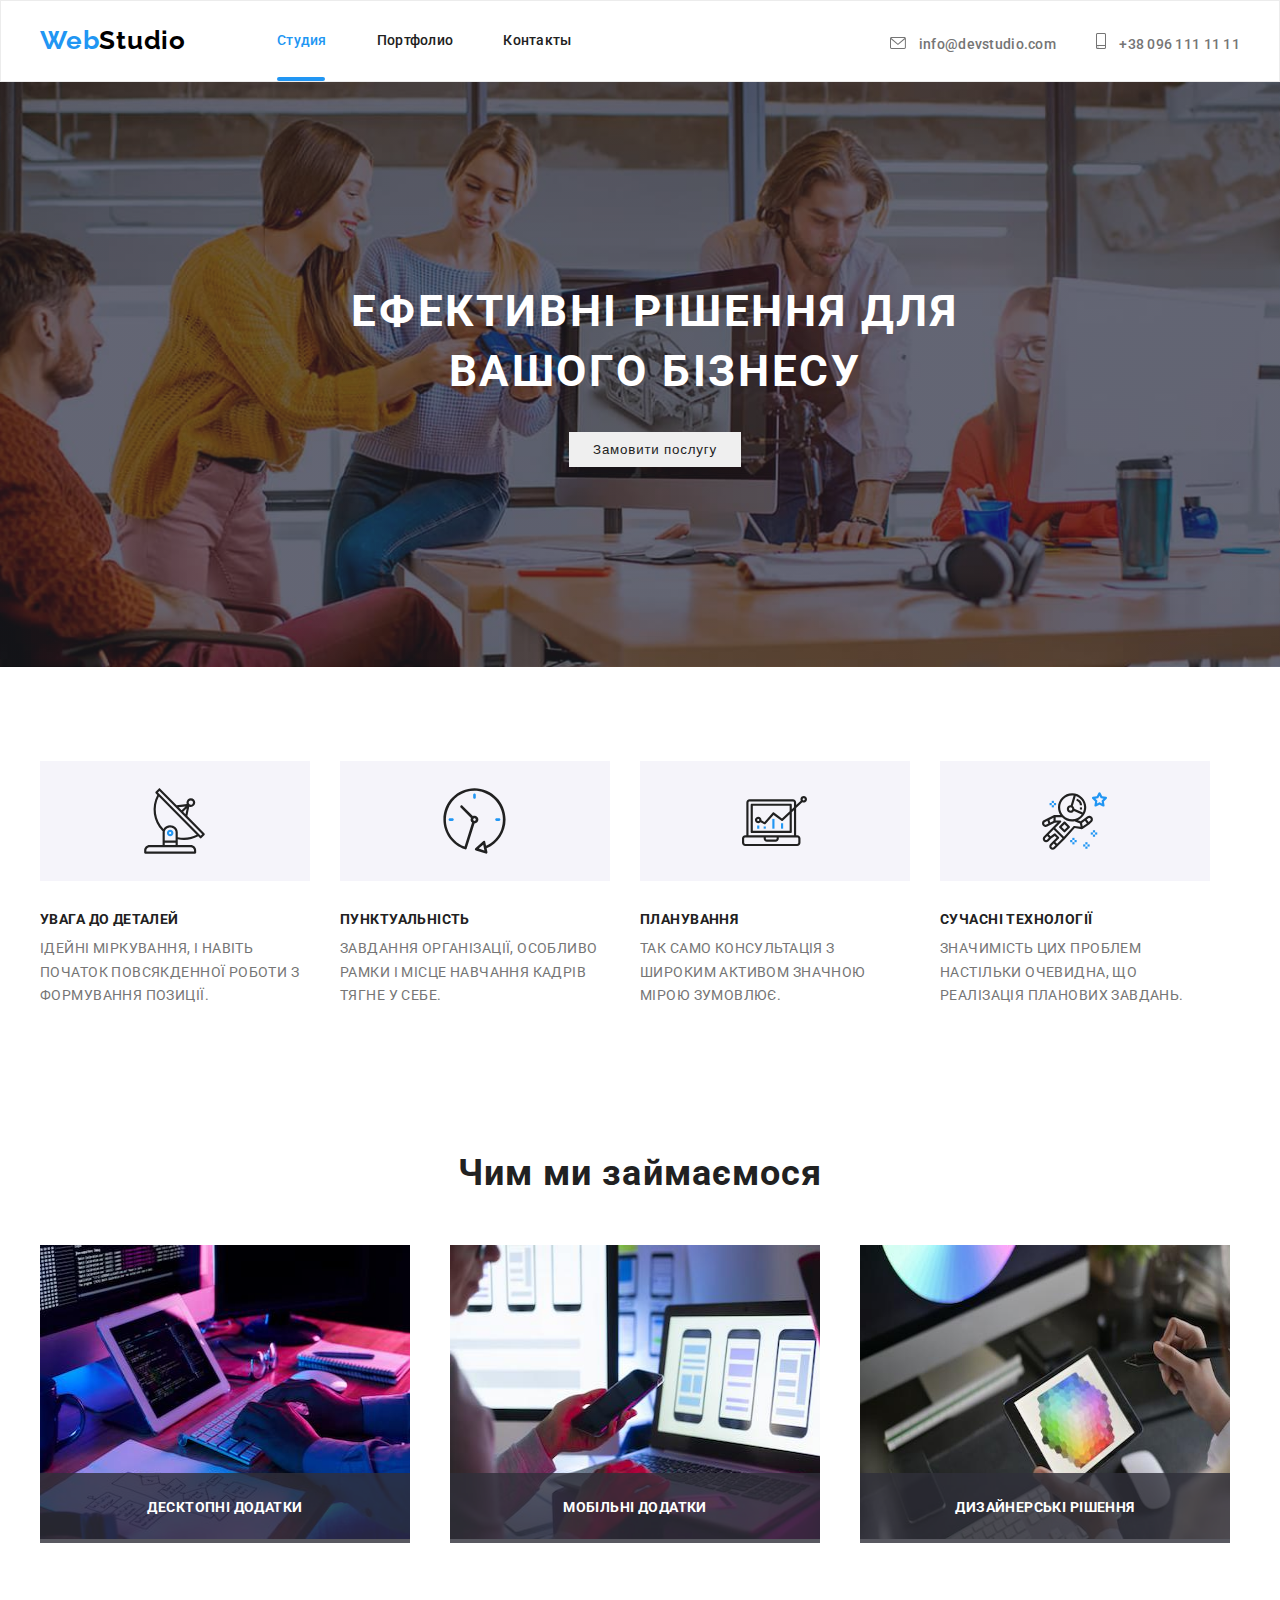
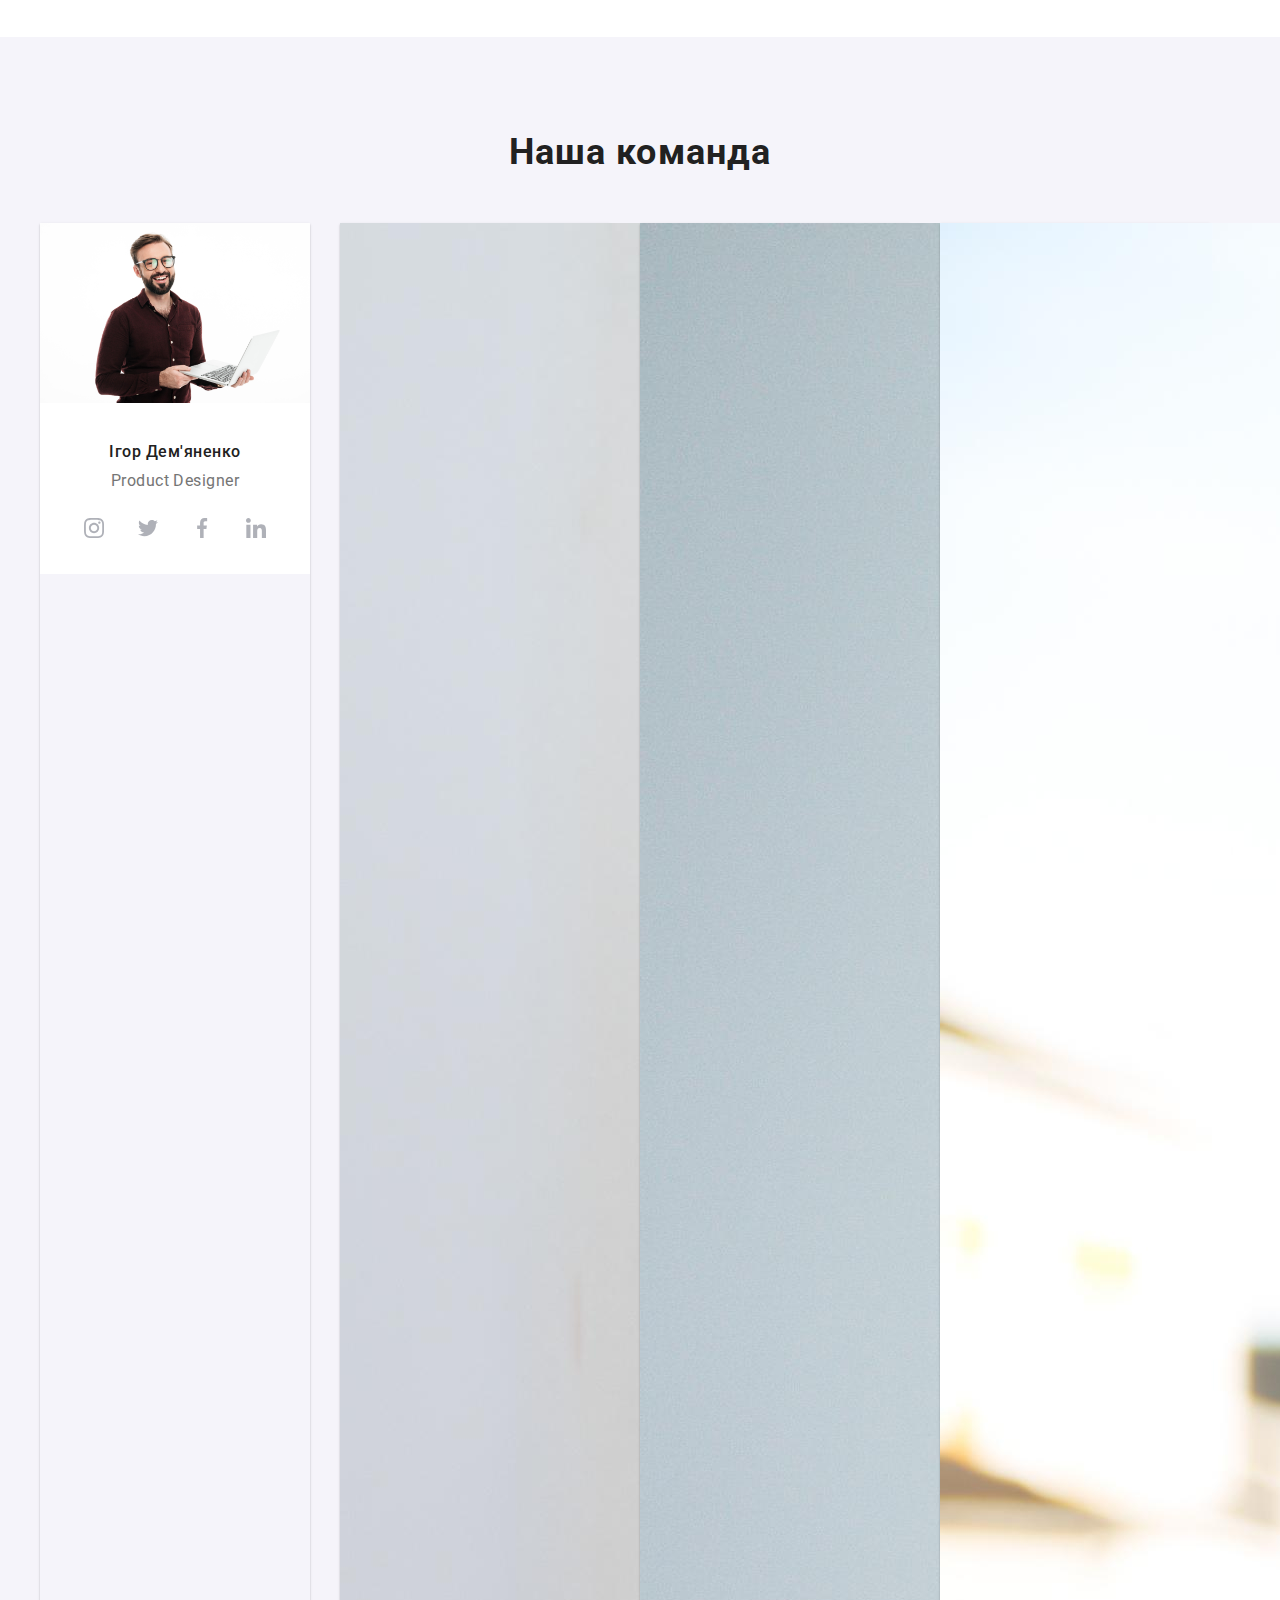
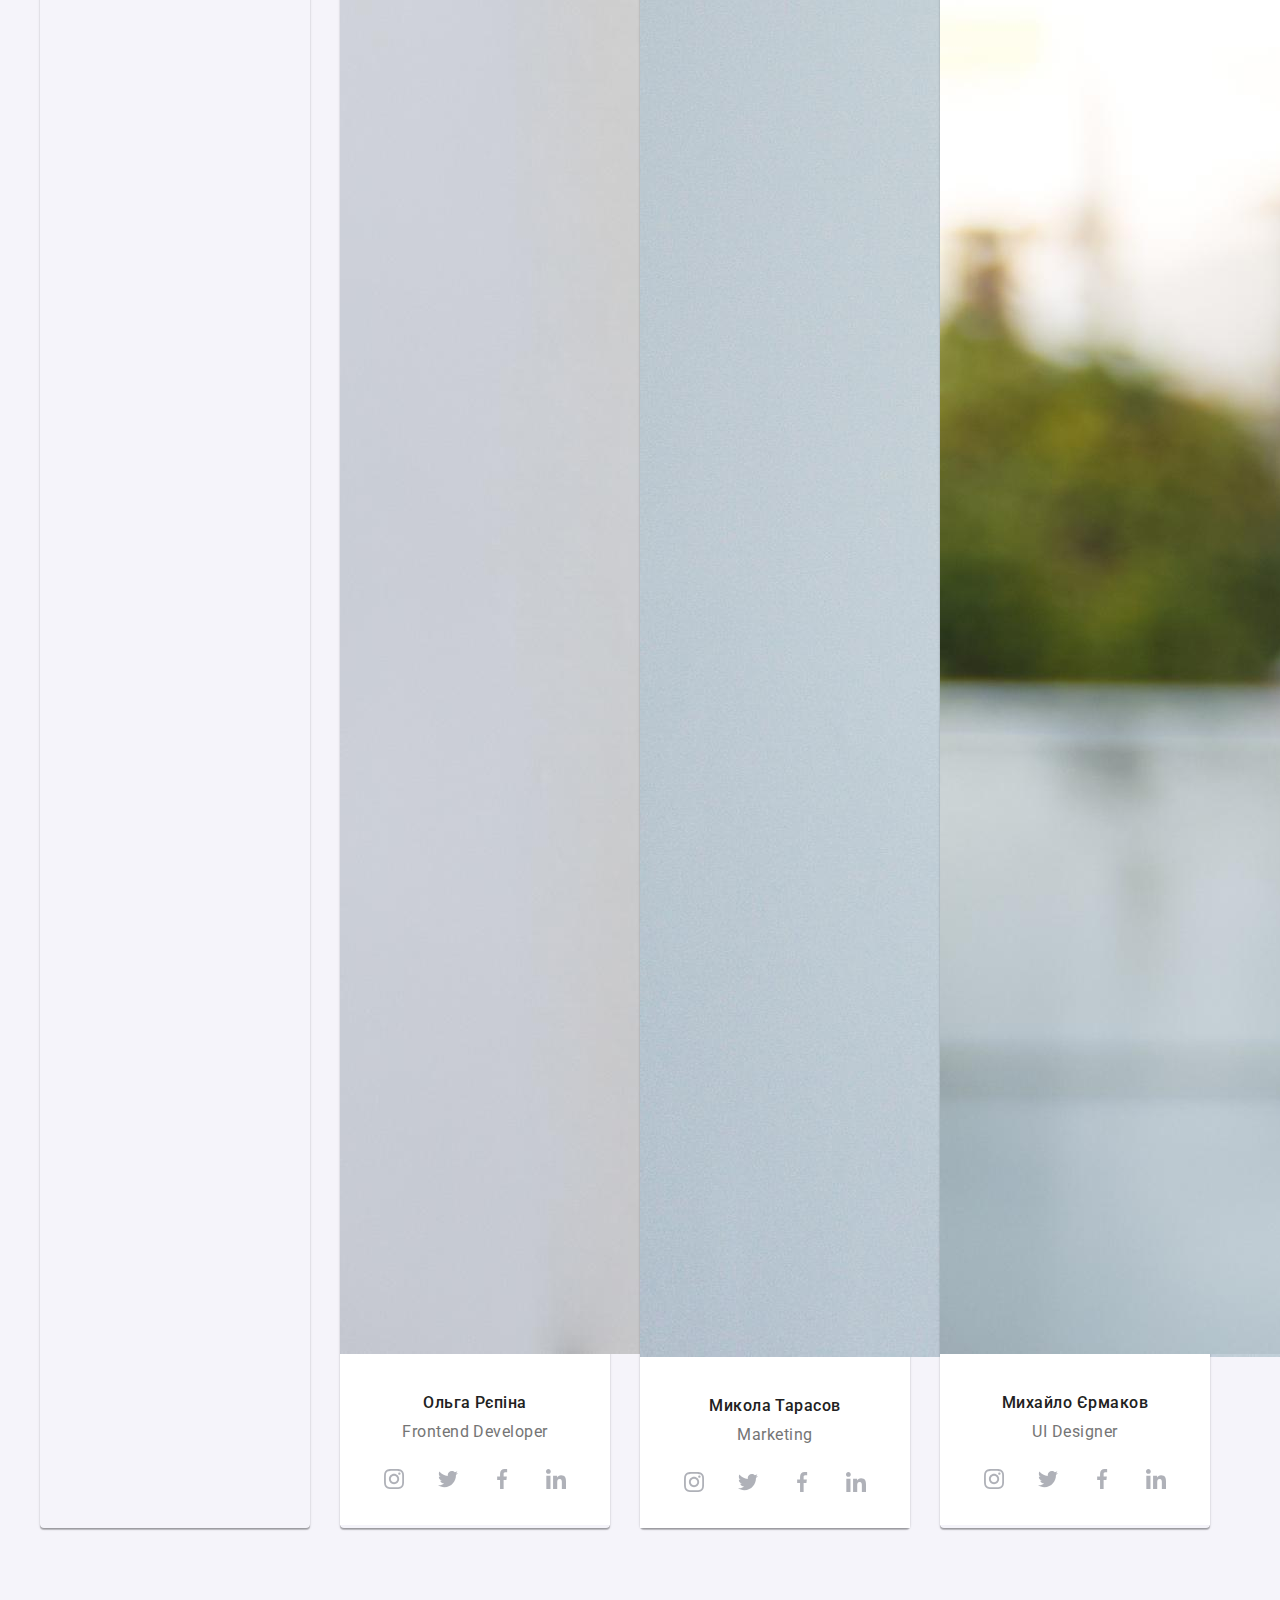
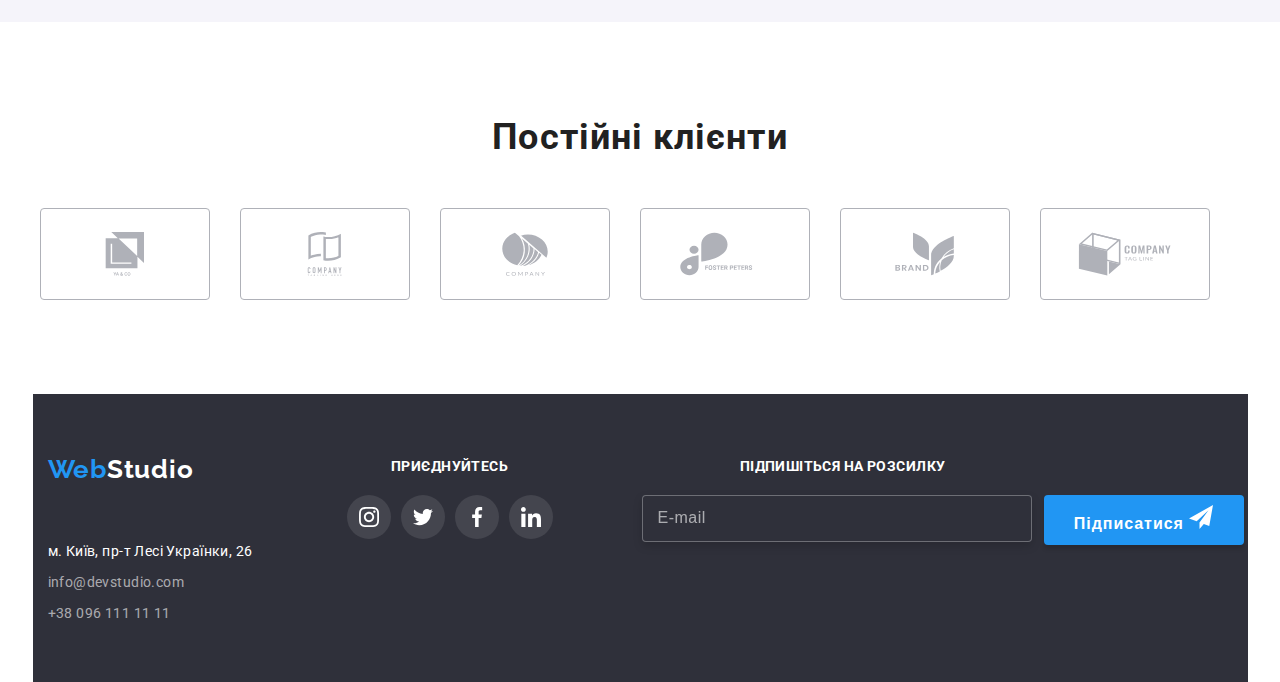
==== commit 594328ed: "05.01.2023 12:26" ====
--- a/index.html
+++ b/index.html
@@ -226,8 +226,7 @@
                 <source srcset="./img/foto1-mob.jpg 1x, ./img/foto1-mob-2x.jpg 2x" media="(min-width: 480px)" />
 
                 <img srcset="./img/foto1.jpg 1x,
-                                            ./img/foto1-2x.jpg 2x" src="./img/foto1.jpg" alt="Ігор Дем'яненко"
-                  width="100%" />
+                ./img/foto1-2x.jpg 2x" src="./img/foto1.jpg" alt="Ігор Дем'яненко" width="100%"/>
               </picture>
 
               <h3 class="card__name">Ігор Дем'яненко</h3>
@@ -277,17 +276,7 @@
                 <source srcset="./img/foto2-mob.jpg 1x, ./img/foto2-mob-2x.jpg 2x" media="(min-width: 480px)" />
 
                 <img srcset="./img/foto2.jpg 1x,
-                ./img/foto2-2x.jpg 2x" src="./img/foto2.jpg" alt="Ольга Рєпіна" width="100%" />
-              </picture>
-
-              <picture>
-                <source srcset="./img/foto2.jpg 1x,
-              ./img/foto2-2x.jpg 2x" media="min-width: 1200px">
-                <source srcset="./img/foto2-tab.jpg 1x,
-              ./img/foto2-tab-2x.jpg 2x" media="min-width: 768px">
-                <source srcset="./img/foto2-mob.jpg 1x,
-              ./img/foto2-mob-2x.jpg 2x" media="min-width: 480px">
-
+                ./img/foto2-2x.jpg 2x" src="./img/foto2.jpg" alt="Ольга Рєпіна"/>
               </picture>
 
               <h3 class="card__name">Ольга Рєпіна</h3>
@@ -334,7 +323,7 @@
                 <source srcset="./img/foto3-mob.jpg 1x, ./img/foto3-mob-2x.jpg 2x" media="(min-width: 480px)" />
 
                 <img srcset="./img/foto3.jpg 1x,
-                              ./img/foto3-2x.jpg 2x" src="./img/foto3.jpg" alt="Микола Тарасов" width="100%" />
+                              ./img/foto3-2x.jpg 2x" src="./img/foto3.jpg" alt="Микола Тарасов"/>
               </picture>
 
               <h3 class="card__name">Микола Тарасов</h3>
@@ -382,7 +371,7 @@
                 <source srcset="./img/foto4-mob.jpg 1x, ./img/foto4-mob-2x.jpg 2x" media="(min-width: 480px)" />
 
                 <img srcset="./img/foto4.jpg 1x,
-                                  ./img/foto4-2x.jpg 2x" src="./img/foto4.jpg" alt="Михайло Єрмаков" width="100%" />
+                ./img/foto4-2x.jpg 2x" src="./img/foto4.jpg" alt="Михайло Єрмаков"/>
               </picture>
 
               <h3 class="card__name">Михайло Єрмаков</h3>
@@ -558,11 +547,11 @@
               <p>Підпишіться</p>
 
               <button type="submit" class="btn-submit-footer btn">
-                <p>Підписатися
-                  <svg width="24" height="24" class="btn-footer-icons">
-                    <use href="./img/icons-defs.svg#icon-icon-send"></use>
-                  </svg>
-                </p>
+                Підписатися
+                <svg width="24" height="24" class="btn-footer-icons">
+                  <use href="./img/icons-defs.svg#icon-icon-send"></use>
+                </svg>
+
               </button>
             </div>
           </div>
@@ -593,7 +582,7 @@
         <div class="form-field">
           <label for="name">Ім'я</label>
           <div class="modal-input-wrapper">
-            <input class="modal-input" type="text" name="name" required />
+            <input class="modal-input" type="text" name="name" id="name" required />
             <svg width="18" height="18" class="modal-icons-cont">
               <use href="./img/icons-defs.svg#icon-man"></use>
             </svg>
@@ -603,7 +592,7 @@
         <div class="form-field">
           <label for="tel">Телефон</label>
           <div class="modal-input-wrapper">
-            <input class="modal-input" type="tel" name="tel" id="name" id="tel" required />
+            <input class="modal-input" type="tel" name="tel" id="tel" required />
             <svg width="18" height="18" class="modal-icons-cont">
               <use href="./img/icons-defs.svg#icon-tel"></use>
             </svg>
@@ -637,6 +626,7 @@
       <button type="submit" class="btn-submit btn">Відправити</button>
     </div>
   </div>
+
   <script src="./js/modal.js"></script>
   <script src="./js/navmenu.js"></script>
 </body>
--- a/css/main.min.css
+++ b/css/main.min.css
@@ -1 +1 @@
-p,h1,h2,h3,h4,h5,h6{margin:0px}ul{margin:0px;padding-left:0px}.link{text-decoration:none}.list{list-style:none}.img{display:block;width:100%}.body{font-family:"Roboto",sans-serif;font-weight:700;color:#212121;margin:auto}:root{--primary-link-color:#2196F3;--second-link-color:#757575;--foncolor:#2F303A;--accent-color:#FFFFFF;--timing-function:cubic-bezier(0.4, 0, 0.2, 1)}.social__link--light-color{justify-content:center;border-radius:50%;width:100%;height:100%;fill:#afb1b8;background-color:var(--accent-color);transition:fill 250ms var(--timing-function),background-color 250ms var(--timing-function)}.social__link--light-color:hover{fill:var(--accent-color);background-color:var(--primary-link-color)}.social__link--dark-color{justify-content:center;border-radius:50%;width:100%;height:100%;fill:var(--accent-color);background:rgba(255,255,255,.1);transition:fill 250ms var(--timing-function),background-color 250ms var(--timing-function)}.social__link--dark-color:hover{background-color:var(--primary-link-color);fill:var(--accent-color)}.modal-politik-label,.btn-submit-footer,.right-footer-input,.customer__link,.social__link,.social,header .container,.social__link--light-color,.social__link--dark-color{display:flex;align-items:center}.container{padding:0px 15px;margin:0 auto}@media screen and (min-width: 480px){.container{width:480px}}@media screen and (min-width: 768px){.container{width:768px}}@media screen and (min-width: 1200px){.container{width:1200px}}.btn{font-family:"Roboto" sans-serif;cursor:pointer;color:#212121;letter-spacing:.06em;padding:10px 24px;border:rgba(0,0,0,0);transition:color 250ms var(--timing-function),background-color 250ms var(--timing-function);margin:0 auto;display:block;margin-top:30px}.btn:hover,.btn:focus{color:var(--accent-color);background-color:var(--primary-link-color)}.logo{font-size:26px;font-weight:700;line-height:1.19;letter-spacing:0.03em;font-family:"Raleway",sans-serif}.logo--light-color{color:var(--accent-color)}.logo--dark-color{color:#000}.heading{font-size:36px;font-weight:700;line-height:1.17;letter-spacing:0.03em;text-align:center;color:#212121}header .container{display:flex;border:none;background-color:var(--accent-color)}@media screen and (max-width: 767px){header .container{position:relative}}@media screen and (min-width: 1200px){header .container{position:relative}}.logo-accent{color:var(--primary-link-color)}@media screen and (min-width: 480px){.header__logo{padding-top:16px;padding-bottom:16px;font-size:24px}}@media screen and (min-width: 768px){.header__logo{padding-top:26px;padding-bottom:26px;margin-right:93px;font-size:26px}}@media screen and (min-width: 1200px){.header__logo{padding-top:24px;padding-bottom:25px;margin-right:91px;font-size:26px}}@media screen and (min-width: 768px){.navigation__list{position:relative;display:flex}}.navigation__link{display:block;text-decoration:none;color:#212121;transition:color 250ms var(--timing-function)}@media screen and (min-width: 480px){.navigation__link{font-size:40px;font-weight:500;line-height:1.18;letter-spacing:0.02em}}@media screen and (min-width: 768px){.navigation__link{font-size:14px;font-weight:500;line-height:1.14;letter-spacing:0.02em;padding:32px 0px}}@media screen and (min-width: 1200px){.navigation__link{font-size:14px;font-weight:500;line-height:1.14;letter-spacing:0.02em}}.navigation__link:hover,.navigation__link:focus{color:var(--primary-link-color)}@media screen and (min-width: 768px){.navigation__link__curreent{color:var(--primary-link-color)}.navigation__link__curreent.studia::after{position:absolute;align-items:center;bottom:0;content:"";display:block;width:48px;height:4px;border-radius:2px;background-color:var(--primary-link-color);transition:250ms var(--timing-function)}.navigation__link__curreent.portfolio::after{position:absolute;align-items:center;bottom:0;content:"";display:block;width:76px;height:4px;border-radius:2px;background-color:var(--primary-link-color);transition:250ms var(--timing-function)}}@media screen and (max-width: 767px){.studia{margin-bottom:32px}}@media screen and (min-width: 768px){.studia{margin-right:50px}}@media screen and (max-width: 767px){.portfolio{margin-bottom:32px}}@media screen and (min-width: 768px){.portfolio{margin-right:50px}}@media screen and (min-width: 480px){.connection{display:block}}@media screen and (min-width: 768px){.connection{display:none}}@media screen and (min-width: 768px){.connection-second{display:block;position:absolute;padding-top:21px;padding-right:15px;padding-bottom:21px;top:0;right:0;align-items:center}}@media screen and (max-width: 767px){.connection-second{display:none}}@media screen and (min-width: 1200px){.connection-second{display:flex;position:absolute;right:0px;align-items:center;padding-top:32px;padding-bottom:32px}}@media screen and (min-width: 480px){.connect-tel{margin-bottom:32px}}.connect-mail{margin-bottom:64px}@media screen and (min-width: 768px){.connection-second__mail{margin-bottom:10px}}@media screen and (min-width: 1200px){.connection-second__mail{margin-bottom:0px;margin-right:40px}}.connection__tel{color:var(--second-link-color);transition:color 250ms var(--timing-function)}@media screen and (min-width: 480px){.connection__tel{font-weight:500;font-size:34px;line-height:1.18;letter-spacing:.02em;color:var(--primary-link-color);margin-top:32px}}@media screen and (min-width: 768px){.connection__tel{font-size:12px;font-weight:500;line-height:1.17;letter-spacing:0.02em;color:var(--second-link-color)}}@media screen and (min-width: 1200px){.connection__tel{font-size:14px;font-weight:500;line-height:1.14;letter-spacing:0.02em}}.connection__tel:hover,.connection__tel:focus{color:var(--primary-link-color)}.connection__mail{color:var(--second-link-color);transition:color 250ms var(--timing-function)}@media screen and (min-width: 480px){.connection__mail{font-size:24px;font-weight:500;line-height:1.17;letter-spacing:0.02em;margin-top:32px}}@media screen and (min-width: 768px){.connection__mail{font-size:12px;font-weight:500;line-height:1.17;letter-spacing:0.02em}}@media screen and (min-width: 1200px){.connection__mail{font-size:14px;font-weight:500;line-height:1.14;letter-spacing:0.02em}}.connection__mail:hover,.connection__mail:focus{color:var(--primary-link-color)}.connection__icon-mail{fill:currentColor;margin-right:10px}@media screen and (max-width: 767px){.connection__icon-mail{display:none}}.connection__tel-mail:last-child{margin-right:0}@media screen and (min-width: 480px){.social-list{display:flex}}@media screen and (min-width: 768px){.social-list{display:none}}.social-link{font-weight:500;font-size:18px;line-height:1.22;letter-spacing:.02em;color:var(--primary-link-color);margin-right:20px}.hero .container{padding-left:15px;text-align:center;background-color:var(--foncolor);background-repeat:no-repeat;background-position:center;background-size:cover;margin:auto}@media screen and (max-width: 767px){.hero .container{padding-bottom:118px;background-image:linear-gradient(rgba(47, 48, 58, 0.4), rgba(47, 48, 58, 0.4)),url(../img/hero_bg_mob.jpg)}}@media screen and (max-width: 767px)and (min-device-pixel-ratio: 2),screen and (max-width: 767px)and (-webkit-min-device-pixel-ratio: 2),screen and (max-width: 767px)and (min-resolution: 192dpi),screen and (max-width: 767px)and (min-resolution: 2dppx){.hero .container{background-image:linear-gradient(rgba(47, 48, 58, 0.4), rgba(47, 48, 58, 0.4)),url(../img/hero_bg_mob-2x.jpg)}}@media screen and (min-width: 768px){.hero .container{width:100%;padding-bottom:118px;background-image:linear-gradient(rgba(47, 48, 58, 0.4), rgba(47, 48, 58, 0.4)),url(../img/hero_bg_tab.jpg)}}@media screen and (min-width: 768px)and (min-device-pixel-ratio: 2),screen and (min-width: 768px)and (-webkit-min-device-pixel-ratio: 2),screen and (min-width: 768px)and (min-resolution: 192dpi),screen and (min-width: 768px)and (min-resolution: 2dppx){.hero .container{background-image:linear-gradient(rgba(47, 48, 58, 0.4), rgba(47, 48, 58, 0.4)),url(../img/hero_bg_tab-2x.jpg)}}@media screen and (min-width: 1200px){.hero .container{padding-top:200px;padding-bottom:200px;max-width:1600px;background-image:linear-gradient(rgba(47, 48, 58, 0.4), rgba(47, 48, 58, 0.4)),url(../img/hero_bg.jpg)}}@media screen and (min-width: 1200px)and (min-device-pixel-ratio: 2),screen and (min-width: 1200px)and (-webkit-min-device-pixel-ratio: 2),screen and (min-width: 1200px)and (min-resolution: 192dpi),screen and (min-width: 1200px)and (min-resolution: 2dppx){.hero .container{background-image:linear-gradient(rgba(47, 48, 58, 0.4), rgba(47, 48, 58, 0.4)),url(../img/hero_bg-2x.jpg)}}.picture__title{font-size:44px;line-height:1.36;letter-spacing:0.06em;text-align:center;text-transform:uppercase;color:var(--accent-color);width:696px;margin:0 auto;display:block}@media screen and (max-width: 1199px){.picture__title{font-size:26px;font-weight:900;line-height:1.62;letter-spacing:0.06em;padding:118px 60px 30px 60px;margin:0px;width:100%}}@media screen and (max-width: 1199px){.picture__btn{padding:10px 20px;margin-top:0px}}.picture__btn:hover,.picture__btn:focus{color:var(--accent-color);background-color:var(--primary-link-color)}.about{display:flex;padding-top:50px}@media screen and (max-width: 1199px){.about{display:none}}.about .container{margin-bottom:94px}.about__item{width:calc((100% - 60px)/3);margin-right:30px}.about__item:nth-child(3n){margin-right:0px}.about__thumb{position:relative}.about__actions{position:absolute;bottom:0;width:370px}.about__text{font-size:14px;font-weight:700;line-height:1.14;letter-spacing:0.03em;text-align:center;display:flex;font-family:"Roboto";font-style:normal;text-transform:uppercase;color:var(--accent-color);background:rgba(47,48,58,.8);padding:27px;justify-content:center}.benefits__icon-antenna::before{background-image:url(../img/SVG/antenna.svg)}.benefits__icon-clock::before{background-image:url(../img/SVG/clock.svg)}.benefits__icon-diagram::before{background-image:url(../img/SVG/diagram.svg)}.benefits__icon-astronaut::before{background-image:url(../img/SVG/astronaut.svg)}.benefits{font-size:14px;line-height:1.14;letter-spacing:0.03em;text-transform:uppercase}@media screen and (max-width: 1199px){.benefits{padding-top:60px;padding-bottom:60px}}@media screen and (min-width: 1200px){.benefits{padding-top:94px;padding-bottom:94px}}@media screen and (min-width: 768px){.benefits__list{display:flex;flex-wrap:wrap;margin:-15px}}@media screen and (max-width: 767px){.benefits__item{width:100%}}@media screen and (min-width: 768px){.benefits__item{width:calc((100% - 60px)/2);margin:15px}}@media screen and (min-width: 1200px){.benefits__item{width:270px}}@media screen and (max-width: 767px){.benefits__item:not(:last-child){margin-bottom:30px}}.benefits__item::before{display:block;content:"";background-repeat:no-repeat;height:120px;background-color:#f5f4fa;background-position:center;margin-bottom:30px;background-size:65.32px 70px}.benefits__name{font-weight:700;font-size:14px;line-height:16px;letter-spacing:.03em;text-transform:uppercase;margin-bottom:10px}@media screen and (max-width: 767px){.benefits__name{text-align:center}}.benefits__text{font-size:14px;font-weight:400;line-height:1.71;letter-spacing:0.03em;color:var(--second-link-color)}@media screen and (min-width: 1200px){.benefits__text{width:270px}}.team{font-size:36px;font-weight:700;line-height:1.17;letter-spacing:0.03em;background:#f5f4fa;text-align:center}@media screen and (max-width: 1199px){.team{padding-top:60px;padding-bottom:60px}}@media screen and (min-width: 1200px){.team{padding-top:94px;padding-bottom:94px}}@media screen and (max-width: 1199px){.team .heading{font-size:28px;font-weight:700;line-height:1.18;letter-spacing:em;text-align:center;color:#212121;margin-bottom:30px}}@media screen and (min-width: 1200px){.team .heading{margin-bottom:50px}}@media screen and (min-width: 768px){.member-team-list{display:flex;flex-wrap:wrap;margin:-15px}}.social{justify-content:center}.social__items{width:44px;height:44px}.social__items:not(:last-child){margin-right:10px}.social__link{justify-content:center;border-radius:50%;width:100%;height:100%;fill:#afb1b8;background-color:var(--accent-color);transition:fill 250ms var(--timing-function),background-color 250ms var(--timing-function)}.social__link:hover{fill:var(--accent-color);background-color:var(--primary-link-color)}.card__name{font-size:16px;font-weight:500;line-height:1.19;letter-spacing:0.03em;text-align:center;margin-top:30px;margin-bottom:10px}.card__name-list{display:flex}.card{background-color:var(--accent-color)}@media screen and (min-width: 480px){.card{padding-bottom:24px}}.card-member{background:var(--accent-color);background-color:rgba(0,0,0,0);box-shadow:0px 1px 3px rgba(0,0,0,.12),0px 1px 1px rgba(0,0,0,.14),0px 2px 1px rgba(0,0,0,.2);border-radius:0px 0px 4px 4px}@media screen and (min-width: 480px){.card-member{width:100%}}@media screen and (min-width: 768px){.card-member{width:calc((100% - 60px)/2);margin:15px}}@media screen and (min-width: 1200px){.card-member{width:270px}}@media screen and (max-width: 767px){.card-member:not(:last-child){margin-bottom:30px}}.card__job-title{font-size:16px;font-weight:400;line-height:1.19;letter-spacing:0.03em;text-align:center;color:var(--second-link-color);margin-bottom:16px}@media screen and (max-width: 1199px){.customer{padding-top:60px;padding-bottom:60px}}@media screen and (min-width: 1200px){.customer{padding-top:94px;padding-bottom:94px}}.customer__icon{fill:currentColor}@media screen and (max-width: 1199px){.customer .heading{font-weight:700;font-size:28px;line-height:33px;text-align:center;letter-spacing:1.18;color:#212121}}.custoumer__list{display:flex;flex-wrap:wrap;padding:0;text-align:center;margin:-15px}@media screen and (max-width: 1199px){.custoumer__list{margin-top:15px}}@media screen and (min-width: 1200px){.custoumer__list{margin-top:50px}}@media screen and (max-width: 767px){.customer__item{width:calc((100% - 60px)/2);height:92px;margin:15px}}@media screen and (min-width: 768px){.customer__item{width:calc((100% - 90px)/3);margin:15px}}@media screen and (min-width: 1200px){.customer__item{width:170px;height:92px;margin-top:0px}}.customer__link{box-sizing:border-box;justify-content:center;border:1px solid #afb1b8;border-radius:4px;color:#afb1b8;height:92px;transition:color 250ms var(--timing-function),border-color 250ms var(--timing-function)}.customer__link:hover,.customer__link:focus{color:var(--primary-link-color);border-color:var(--primary-link-color)}.footer .container{background-color:var(--foncolor)}@media screen and (max-width: 767px){.footer .container{padding-top:60px;padding-bottom:60px}}@media screen and (min-width: 768px){.footer .container{padding:60px 0}}@media screen and (min-width: 1200px){.footer .container{padding-left:15px;display:flex}}@media screen and (min-width: 768px){.footer-info{display:flex}}@media screen and (min-width: 768px)and (max-width: 1199px){.footer-container{display:block;text-align:center;margin-right:165px;margin-left:76px}}.logoplace{padding-bottom:28px}@media screen and (max-width: 767px){.logoplace{text-align:center}}.footer__logo{font-size:24px;font-weight:700;line-height:1.17;letter-spacing:0.03em}@media screen and (max-width: 767px){.footer__logo{text-align:center}}@media screen and (min-width: 1200px){.footer__logo{font-size:26px;font-weight:700;line-height:1.19;letter-spacing:0.03em;padding-left:0px;margin-bottom:28px}}@media screen and (max-width: 767px){.contact{text-align:center}}@media screen and (min-width: 768px){.contact{text-align:center}}@media screen and (min-width: 1200px){.contact{text-align:start;padding-left:0px;padding-right:94px;padding-top:28px}}.contact__list>li:not(:last-child){margin-bottom:12px}.footer-contact{font-family:"Roboto";font-style:normal;font-weight:400;font-size:14px;line-height:1.14;text-align:center;letter-spacing:.03em;color:#fff;margin-bottom:12px}.footer-contact-mail,.footer-contact-tel{font-family:"Roboto";font-style:normal;font-weight:400;font-size:14px;line-height:1.14;text-align:center;letter-spacing:.03em;color:rgba(255,255,255,.6)}@media screen and (min-width: 768px){.footer-social{padding-right:89px}}.footer-title{font-size:14px;font-weight:700;line-height:1.14;letter-spacing:0.03em;padding-bottom:20px;text-align:center;text-transform:uppercase;color:#fff}@media screen and (max-width: 767px){.footer-title{padding-top:60px}}@media screen and (min-width: 768px){.footer-title{padding-top:5px}}.right-footer-input{padding:15px;background:var(--foncolor);border:1px solid rgba(255,255,255,.3);filter:drop-shadow(0px 4px 4px rgba(0, 0, 0, 0.15));border-radius:4px;color:var(--accent-color)}.right-footer-input::-moz-placeholder{font-size:16px;font-weight:400;line-height:1.25;letter-spacing:0.03em;align-items:center;color:rgba(255,255,255,.6)}.right-footer-input:-ms-input-placeholder{font-size:16px;font-weight:400;line-height:1.25;letter-spacing:0.03em;align-items:center;color:rgba(255,255,255,.6)}.right-footer-input::placeholder{font-size:16px;font-weight:400;line-height:1.25;letter-spacing:0.03em;align-items:center;color:rgba(255,255,255,.6)}@media screen and (max-width: 767px){.right-footer-input{width:100%;margin-bottom:20px}}@media screen and (min-width: 768px){.right-footer-input{width:450px;margin:auto;margin-bottom:20px}}@media screen and (min-width: 1200px){.right-footer-input{width:358px;margin-right:12px}}@media screen and (min-width: 1200px){.right-footer-mail{display:flex}}.footer-mail>p{font-size:14px;font-weight:700;line-height:1.14;letter-spacing:0.03em;text-align:center;text-transform:uppercase;color:#fff;padding-bottom:20px}@media screen and (max-width: 1199px){.footer-mail>p{margin-top:60px}}@media screen and (min-width: 1200px){.footer-mail>p{margin-top:0px;padding-top:5px}}.footer-mail-btn>p{font-size:14px;font-weight:700;line-height:1.14;letter-spacing:0.03em;text-align:center;text-transform:uppercase;color:#fff}@media screen and (max-width: 1199px){.footer-mail-btn>p{display:none}}@media screen and (min-width: 1200px){.footer-mail-btn>p{margin-bottom:20px;padding-top:5px;text-align:start;display:block;opacity:0}}@media screen and (min-width: 1200px){.btn-submit-footer>p{text-align:center}}.btn-submit-footer{font-size:16px;font-weight:700;line-height:1.88;letter-spacing:0.06em;background-color:var(--primary-link-color);color:var(--accent-color);width:200px;height:50px;margin-top:0;box-shadow:0px 4px 4px rgba(0,0,0,.15);border-radius:4px;justify-items:center}@media screen and (min-width: 480px){.btn-submit-footer{margin:auto}}.backdrop{position:fixed;top:0;left:0;background-color:rgba(0,0,0,.2);opacity:1;visibility:visible;transition:opasity 250ms var(--timing-function),visibility 250ms var(--timing-function)}@media screen and (min-width: 480px){.backdrop{padding:93px 15px 94px 15px;overflow-y:scroll}}@media screen and (min-width: 768px){.backdrop{padding:208px 159px 207px 159px}}@media screen and (min-width: 1200px){.backdrop{width:100%;height:100%}}.backdrop.is-hidden{opacity:0;pointer-events:none;visibility:hidden}.backdrop.is-hidden.modal{transform:scale(1.1) translate(-50%, -50%) scale(0.9);opacity:0}.modal{background-color:var(--accent-color);box-shadow:0px 1px 3px rgba(0,0,0,.12),0px 1px 1px rgba(0,0,0,.14),0px 2px 1px rgba(0,0,0,.2);border-radius:4px;opacity:1;transition:250ms var(--timing-function);padding:40px 40px 40px 40px}@media screen and (max-width: 1199px){.modal{position:relative}}@media screen and (min-width: 1200px){.modal{position:absolute;top:50%;left:50%;min-width:528px;min-height:581px;transform:translate(-50%, -50%)}}.modal-close{position:absolute;top:8px;right:8px;width:30px;height:30px;border-radius:50%;border:1px solid rgba(0,0,0,.1);padding:0;cursor:pointer;fill:#000;background-color:#fff;transition:250ms var(--timing-function)}.modal-icons{position:absolute;top:50%;left:50%;transform:translate(-50%, -50%);color:var(--second-link-color)}.modal-head{font-size:20px;font-weight:700;line-height:1.15;letter-spacing:0.03em;text-align:center;color:#212121;margin-bottom:30px}.cross-modal-icons{fill:var(--second-link-color)}.cross-modal-icons:hover{fill:var(--primary-link-color)}.btn-submit{width:200px;height:50px;cursor:pointer;box-shadow:0px 4px 4px rgba(0,0,0,.15);border-radius:4px}.modal-input{width:100%;height:40px;border:1px solid rgba(33,33,33,.2);outline:none;border-radius:4px;padding:12px 15px 12px 42px;color:var(--second-link-color);cursor:pointer;transition:border 250ms var(--timing-function)}.modal-input:hover,.modal-input:focus{border:1px solid var(--primary-link-color)}.modal-input:focus+svg,.modal-input:hover+svg{fill:var(--primary-link-color)}.modal-input::-moz-placeholder{font-size:12px;font-weight:400;line-height:1.17;letter-spacing:0.01em;color:rgba(117,117,117,.5)}.modal-input:-ms-input-placeholder{font-size:12px;font-weight:400;line-height:1.17;letter-spacing:0.01em;color:rgba(117,117,117,.5)}.modal-input::placeholder{font-size:12px;font-weight:400;line-height:1.17;letter-spacing:0.01em;color:rgba(117,117,117,.5)}.modal-input-wrapper{position:relative;color:rgba(117,117,117,.5)}.form-field{margin-bottom:28px}.form-field label{font-size:12px;font-weight:400;line-height:1.17;letter-spacing:0.01em;display:block;margin-bottom:4px;font-family:"Roboto";font-style:normal;color:var(--second-link-color)}.modal-text{font-size:12px;font-weight:400;line-height:1.17;letter-spacing:0.01em;color:rgba(117,117,117,.5);resize:none;width:100%;height:120px;padding:12px 16px;border:1px solid rgba(33,33,33,.2);border-radius:4px;outline:none}.modal-text:hover,.modal-text:focus{border:1px solid var(--primary-link-color)}.label-coment{font-size:12px;font-weight:400;line-height:1.17;letter-spacing:0.01em;display:block;margin-bottom:4px;font-family:"Roboto";font-style:normal;color:var(--second-link-color)}.modal-icons-cont{position:absolute;top:50%;left:12px;transform:translateY(-50%);transition:fill 250ms var(--timing-function)}.modal-politik-label{margin-left:12px}label.modal-politik-label::before{content:"";width:16px;height:15px;border:2px solid #212121;border-radius:2px;margin-right:7px}.checkbox{-webkit-appearance:none;-moz-appearance:none;appearance:none}.checkbox-link{font-size:14px;font-weight:400;line-height:1.71;letter-spacing:0.03em;display:inline;color:var(--primary-link-color);margin-left:3px}@media screen and (max-width: 1199px){.checkbox-link{font-size:12px;font-weight:400;line-height:1.17;letter-spacing:0.03em}}.checkbox-text{font-size:14px;font-weight:400;line-height:1.71;letter-spacing:0.03em;display:inline;color:var(--second-link-color);margin-left:3px}@media screen and (max-width: 1199px){.checkbox-text{font-size:12px;font-weight:400;line-height:1.17;letter-spacing:0.03em}}.checkbox-text:checked+label::before{border:none;background-color:var(--primary-link-color);background-image:url(../img/galochka.svg);background-repeat:no-repeat;background-position:center}@media screen and (max-width: 767px){.menu-button{position:absolute;top:10px;right:15px;display:inline-flex;height:40px;margin:0;padding:0;border:none;background-color:var(--accent-color);fill:#212121;cursor:pointer}.menu-button:hover,.menu-button:focus{fill:var(--primary-link-color)}.menu-button__icon{height:40px}.menu-button .icon-close{display:none}.menu-button.is-open .icon-close{display:block}.menu-button.is-open .icon-menu{display:none}}@media screen and (min-width: 768px){.menu-button{display:none}}@media screen and (max-width: 767px){.menu-container{display:none;position:fixed;top:0;left:0;width:100vw;height:100vh;padding:40px;background-color:var(--accent-color);box-shadow:0px 4px 8px rgba(0,0,0,.04),0px 2px 4px rgba(0,0,0,.08),0px 1px 3px rgba(0,0,0,.16)}}.menu-container.is-open{display:block;display:flex;flex-wrap:wrap;align-content:space-between}.header{position:relative;border:1px solid #ececec}.button-work-list{display:flex;flex-wrap:wrap;justify-content:center}@media screen and (max-width: 767px){.button-work-list{justify-content:start}}@media screen and (max-width: 1199px){.button-work-list{margin-bottom:30px;width:100%}}@media screen and (min-width: 1200px){.button-work-list{padding-top:100px;padding-bottom:56px}}@media screen and (max-width: 1199px){.button-work-list li+li{margin-left:8px}}@media screen and (min-width: 1200px){.button-work-list li+li{margin-left:30px}}@media screen and (max-width: 767px){.button-work-list__item:nth-child(4){margin-left:0px}}@media screen and (max-width: 767px){.button-work-list__item:nth-child(-n+3){margin-bottom:15px}}.btn-work{font-size:16px;font-weight:500;line-height:1.62;letter-spacing:0.03em;padding:6px 22px;text-align:center;box-shadow:0px 3px 1px rgba(0,0,0,.1),0px 1px 2px rgba(0,0,0,.08),0px 2px 2px rgba(0,0,0,.12);border-radius:4px;margin-top:0;border:rgba(0,0,0,0)}@media screen and (max-width: 1199px){.main-portfolio{padding-top:60px;padding-bottom:60px}}.worklist{display:flex;flex-wrap:wrap;margin:-15px}@media screen and (min-width: 480px){.worklist{margin:15px}}@media screen and (min-width: 768px){.worklist{margin:-15px}}@media screen and (min-width: 1200px){.worklist{margin-bottom:94px}}.worklist-element{border:1px solid #eee;background:var(--accent-color)}@media screen and (max-width: 767px){.worklist-element{margin-bottom:30px;width:100%}}@media screen and (min-width: 768px){.worklist-element{width:calc((100% - 60px)/2);margin:15px}}@media screen and (min-width: 1200px){.worklist-element{width:370px}}.worklist-element:hover .overlay__text{transform:translateY(0)}@media screen and (min-width: 1200px){.worklist-element:nth-last-child(-n+3){margin-bottom:0}}.worklist-element:hover{box-shadow:0px 1px 1px rgba(0,0,0,.12),0px 4px 4px rgba(0,0,0,.06),1px 4px 6px rgba(0,0,0,.16)}.worklist-element>p{margin-bottom:20px}.worklist-element>h2{margin-bottom:4px}@media screen and (min-width: 1200px){.worklist-element:nth-child(3n){margin-right:0}}.produkt-thumb{position:relative;overflow:hidden;margin-bottom:20px}.overlay__text{font-size:18px;font-weight:400;line-height:1.56;letter-spacing:0.03em;position:absolute;top:0;font-family:"Roboto";padding:63px 24px;background:rgba(33,150,243,.9);color:var(--accent-color);height:100%;transform:translateY(100%);transition:transform 250ms var(--timing-function)}.worklist-element__title{font-size:18px;font-weight:700;line-height:2;letter-spacing:0.06em;color:#212121;margin-left:24px;margin-bottom:4px}.worklist-element__text{font-size:16px;font-weight:400;line-height:1.89;letter-spacing:0.03em;color:var(--second-link-color);margin-left:24px;margin-bottom:20px}/*# sourceMappingURL=main.min.css.map */+p,h1,h2,h3,h4,h5,h6{margin:0px}ul{margin:0px;padding-left:0px}.link{text-decoration:none}.list{list-style:none}.img{display:block;width:100%}.body{font-family:"Roboto",sans-serif;font-weight:700;color:#212121;margin:auto}:root{--primary-link-color:#2196F3;--second-link-color:#757575;--foncolor:#2F303A;--accent-color:#FFFFFF;--timing-function:cubic-bezier(0.4, 0, 0.2, 1)}.social__link--light-color{justify-content:center;border-radius:50%;width:100%;height:100%;fill:#afb1b8;background-color:var(--accent-color);transition:fill 250ms var(--timing-function),background-color 250ms var(--timing-function)}.social__link--light-color:hover{fill:var(--accent-color);background-color:var(--primary-link-color)}.social__link--dark-color{justify-content:center;border-radius:50%;width:100%;height:100%;fill:var(--accent-color);background:rgba(255,255,255,.1);transition:fill 250ms var(--timing-function),background-color 250ms var(--timing-function)}.social__link--dark-color:hover{background-color:var(--primary-link-color);fill:var(--accent-color)}.btn-submit-footer,.right-footer-input,.customer__link,.social__link,.social,header .container,.social__link--light-color,.social__link--dark-color{display:flex;align-items:center}.container{padding:0px 15px;margin:0 auto}@media screen and (min-width: 480px){.container{width:480px}}@media screen and (min-width: 768px){.container{width:768px}}@media screen and (min-width: 1200px){.container{width:1200px}}.btn{font-family:"Roboto" sans-serif;cursor:pointer;color:#212121;letter-spacing:.06em;padding:10px 24px;border:rgba(0,0,0,0);transition:color 250ms var(--timing-function),background-color 250ms var(--timing-function);margin:0 auto;display:block;margin-top:30px}.btn:hover,.btn:focus{color:var(--accent-color);background-color:var(--primary-link-color)}.logo{font-size:26px;font-weight:700;line-height:1.19;letter-spacing:0.03em;font-family:"Raleway",sans-serif}.logo--light-color{color:var(--accent-color)}.logo--dark-color{color:#000}.heading{font-size:36px;font-weight:700;line-height:1.17;letter-spacing:0.03em;text-align:center;color:#212121}header .container{display:flex;border:none;background-color:var(--accent-color)}@media screen and (max-width: 767px){header .container{position:relative}}@media screen and (min-width: 1200px){header .container{position:relative}}.logo-accent{color:var(--primary-link-color)}@media screen and (max-width: 767px){.header__logo{padding-top:16px;padding-bottom:16px;font-size:24px}}@media screen and (min-width: 768px){.header__logo{padding-top:26px;padding-bottom:26px;margin-right:93px;font-size:26px}}@media screen and (min-width: 1200px){.header__logo{padding-top:24px;padding-bottom:25px;margin-right:91px;font-size:26px}}@media screen and (min-width: 768px){.navigation__list{position:relative;display:flex}}.navigation__link{display:block;text-decoration:none;color:#212121;transition:color 250ms var(--timing-function)}@media screen and (min-width: 480px){.navigation__link{font-size:40px;font-weight:500;line-height:1.18;letter-spacing:0.02em}}@media screen and (min-width: 768px){.navigation__link{font-size:14px;font-weight:500;line-height:1.14;letter-spacing:0.02em;padding:32px 0px}}@media screen and (min-width: 1200px){.navigation__link{font-size:14px;font-weight:500;line-height:1.14;letter-spacing:0.02em}}.navigation__link:hover,.navigation__link:focus{color:var(--primary-link-color)}@media screen and (min-width: 768px){.navigation__link__curreent{color:var(--primary-link-color)}.navigation__link__curreent.studia::after{position:absolute;align-items:center;bottom:0;content:"";display:block;width:48px;height:4px;border-radius:2px;background-color:var(--primary-link-color);transition:250ms var(--timing-function)}.navigation__link__curreent.portfolio::after{position:absolute;align-items:center;bottom:0;content:"";display:block;width:76px;height:4px;border-radius:2px;background-color:var(--primary-link-color);transition:250ms var(--timing-function)}}@media screen and (max-width: 767px){.studia{margin-bottom:32px}}@media screen and (min-width: 768px){.studia{margin-right:50px}}@media screen and (max-width: 767px){.portfolio{margin-bottom:32px}}@media screen and (min-width: 768px){.portfolio{margin-right:50px}}@media screen and (min-width: 480px){.connection{display:block}}@media screen and (min-width: 768px){.connection{display:none}}@media screen and (min-width: 768px){.connection-second{display:block;position:absolute;padding-top:21px;padding-right:15px;padding-bottom:21px;top:0;right:0;align-items:center}}@media screen and (max-width: 767px){.connection-second{display:none}}@media screen and (min-width: 1200px){.connection-second{display:flex;position:absolute;right:0px;align-items:center;padding-top:32px;padding-bottom:32px}}@media screen and (min-width: 480px){.connect-tel{margin-bottom:32px}}.connect-mail{margin-bottom:64px}@media screen and (min-width: 768px){.connection-second__mail{margin-bottom:10px}}@media screen and (min-width: 1200px){.connection-second__mail{margin-bottom:0px;margin-right:40px}}.connection__tel{color:var(--second-link-color);transition:color 250ms var(--timing-function)}@media screen and (min-width: 480px){.connection__tel{font-weight:500;font-size:34px;line-height:1.18;letter-spacing:.02em;color:var(--primary-link-color);margin-top:32px}}@media screen and (min-width: 768px){.connection__tel{font-size:12px;font-weight:500;line-height:1.17;letter-spacing:0.02em;color:var(--second-link-color)}}@media screen and (min-width: 1200px){.connection__tel{font-size:14px;font-weight:500;line-height:1.14;letter-spacing:0.02em}}.connection__tel:hover,.connection__tel:focus{color:var(--primary-link-color)}.connection__mail{color:var(--second-link-color);transition:color 250ms var(--timing-function)}@media screen and (min-width: 480px){.connection__mail{font-size:24px;font-weight:500;line-height:1.17;letter-spacing:0.02em;margin-top:32px}}@media screen and (min-width: 768px){.connection__mail{font-size:12px;font-weight:500;line-height:1.17;letter-spacing:0.02em}}@media screen and (min-width: 1200px){.connection__mail{font-size:14px;font-weight:500;line-height:1.14;letter-spacing:0.02em}}.connection__mail:hover,.connection__mail:focus{color:var(--primary-link-color)}.connection__icon-mail{fill:currentColor;margin-right:10px}@media screen and (max-width: 767px){.connection__icon-mail{display:none}}.connection__tel-mail:last-child{margin-right:0}@media screen and (min-width: 480px){.social-list{display:flex}}@media screen and (min-width: 768px){.social-list{display:none}}.social-link{font-weight:500;font-size:18px;line-height:1.22;letter-spacing:.02em;color:var(--primary-link-color);margin-right:20px}.hero .container{padding-left:15px;text-align:center;background-color:var(--foncolor);background-repeat:no-repeat;background-position:center;background-size:cover;margin:auto}@media screen and (max-width: 767px){.hero .container{padding-bottom:118px;background-image:linear-gradient(rgba(47, 48, 58, 0.4), rgba(47, 48, 58, 0.4)),url(../img/hero_bg_mob.jpg)}}@media screen and (max-width: 767px)and (min-device-pixel-ratio: 2),screen and (max-width: 767px)and (-webkit-min-device-pixel-ratio: 2),screen and (max-width: 767px)and (min-resolution: 192dpi),screen and (max-width: 767px)and (min-resolution: 2dppx){.hero .container{background-image:linear-gradient(rgba(47, 48, 58, 0.4), rgba(47, 48, 58, 0.4)),url(../img/hero_bg_mob-2x.jpg)}}@media screen and (min-width: 768px){.hero .container{width:100%;padding-bottom:118px;background-image:linear-gradient(rgba(47, 48, 58, 0.4), rgba(47, 48, 58, 0.4)),url(../img/hero_bg_tab.jpg)}}@media screen and (min-width: 768px)and (min-device-pixel-ratio: 2),screen and (min-width: 768px)and (-webkit-min-device-pixel-ratio: 2),screen and (min-width: 768px)and (min-resolution: 192dpi),screen and (min-width: 768px)and (min-resolution: 2dppx){.hero .container{background-image:linear-gradient(rgba(47, 48, 58, 0.4), rgba(47, 48, 58, 0.4)),url(../img/hero_bg_tab-2x.jpg)}}@media screen and (min-width: 1200px){.hero .container{padding-top:200px;padding-bottom:200px;max-width:1600px;background-image:linear-gradient(rgba(47, 48, 58, 0.4), rgba(47, 48, 58, 0.4)),url(../img/hero_bg.jpg)}}@media screen and (min-width: 1200px)and (min-device-pixel-ratio: 2),screen and (min-width: 1200px)and (-webkit-min-device-pixel-ratio: 2),screen and (min-width: 1200px)and (min-resolution: 192dpi),screen and (min-width: 1200px)and (min-resolution: 2dppx){.hero .container{background-image:linear-gradient(rgba(47, 48, 58, 0.4), rgba(47, 48, 58, 0.4)),url(../img/hero_bg-2x.jpg)}}.picture__title{font-size:44px;line-height:1.36;letter-spacing:0.06em;text-align:center;text-transform:uppercase;color:var(--accent-color);width:696px;margin:0 auto;display:block}@media screen and (max-width: 1199px){.picture__title{font-size:26px;font-weight:900;line-height:1.62;letter-spacing:0.06em;padding:118px 60px 30px 60px;margin:0px;width:100%}}@media screen and (max-width: 1199px){.picture__btn{padding:10px 20px;margin-top:0px}}.picture__btn:hover,.picture__btn:focus{color:var(--accent-color);background-color:var(--primary-link-color)}.about{display:flex;padding-top:50px}@media screen and (max-width: 1199px){.about{display:none}}.about .container{margin-bottom:94px}.about__item{width:calc((100% - 60px)/3);margin-right:30px}.about__item:nth-child(3n){margin-right:0px}.about__thumb{position:relative}.about__actions{position:absolute;bottom:0;width:370px}.about__text{font-size:14px;font-weight:700;line-height:1.14;letter-spacing:0.03em;text-align:center;display:flex;font-family:"Roboto";font-style:normal;text-transform:uppercase;color:var(--accent-color);background:rgba(47,48,58,.8);padding:27px;justify-content:center}.benefits__icon-antenna::before{background-image:url(../img/SVG/antenna.svg)}.benefits__icon-clock::before{background-image:url(../img/SVG/clock.svg)}.benefits__icon-diagram::before{background-image:url(../img/SVG/diagram.svg)}.benefits__icon-astronaut::before{background-image:url(../img/SVG/astronaut.svg)}.benefits{font-size:14px;line-height:1.14;letter-spacing:0.03em;text-transform:uppercase}@media screen and (max-width: 1199px){.benefits{padding-top:60px;padding-bottom:60px}}@media screen and (min-width: 1200px){.benefits{padding-top:94px;padding-bottom:94px}}@media screen and (min-width: 768px){.benefits__list{display:flex;flex-wrap:wrap;margin:-15px}}@media screen and (max-width: 767px){.benefits__item{width:100%}}@media screen and (min-width: 768px){.benefits__item{width:calc((100% - 60px)/2);margin:15px}}@media screen and (min-width: 1200px){.benefits__item{width:270px}}@media screen and (max-width: 767px){.benefits__item:not(:last-child){margin-bottom:30px}}.benefits__item::before{display:block;content:"";background-repeat:no-repeat;height:120px;background-color:#f5f4fa;background-position:center;margin-bottom:30px;background-size:65.32px 70px}.benefits__name{font-weight:700;font-size:14px;line-height:16px;letter-spacing:.03em;text-transform:uppercase;margin-bottom:10px}@media screen and (max-width: 767px){.benefits__name{text-align:center}}.benefits__text{font-size:14px;font-weight:400;line-height:1.71;letter-spacing:0.03em;color:var(--second-link-color)}@media screen and (min-width: 1200px){.benefits__text{width:270px}}.team{font-size:36px;font-weight:700;line-height:1.17;letter-spacing:0.03em;background:#f5f4fa;text-align:center}@media screen and (max-width: 1199px){.team{padding-top:60px;padding-bottom:60px}}@media screen and (min-width: 1200px){.team{padding-top:94px;padding-bottom:94px}}@media screen and (max-width: 1199px){.team .heading{font-size:28px;font-weight:700;line-height:1.18;letter-spacing:em;text-align:center;color:#212121;margin-bottom:30px}}@media screen and (min-width: 1200px){.team .heading{margin-bottom:50px}}@media screen and (min-width: 768px){.member-team-list{display:flex;flex-wrap:wrap;margin:-15px}}.social{justify-content:center}.social__items{width:44px;height:44px}.social__items:not(:last-child){margin-right:10px}.social__link{justify-content:center;border-radius:50%;width:100%;height:100%;fill:#afb1b8;background-color:var(--accent-color);transition:fill 250ms var(--timing-function),background-color 250ms var(--timing-function)}.social__link:hover{fill:var(--accent-color);background-color:var(--primary-link-color)}.card__name{font-size:16px;font-weight:500;line-height:1.19;letter-spacing:0.03em;text-align:center;margin-top:30px;margin-bottom:10px}.card__name-list{display:flex}.card{background-color:var(--accent-color)}@media screen and (min-width: 480px){.card{padding-bottom:24px}}.card-member{background:var(--accent-color);background-color:rgba(0,0,0,0);box-shadow:0px 1px 3px rgba(0,0,0,.12),0px 1px 1px rgba(0,0,0,.14),0px 2px 1px rgba(0,0,0,.2);border-radius:0px 0px 4px 4px}@media screen and (min-width: 480px){.card-member{width:100%}}@media screen and (min-width: 768px){.card-member{width:calc((100% - 60px)/2);margin:15px}}@media screen and (min-width: 1200px){.card-member{width:270px}}@media screen and (max-width: 767px){.card-member:not(:last-child){margin-bottom:30px}}.card__job-title{font-size:16px;font-weight:400;line-height:1.19;letter-spacing:0.03em;text-align:center;color:var(--second-link-color);margin-bottom:16px}@media screen and (max-width: 1199px){.customer{padding-top:60px;padding-bottom:60px}}@media screen and (min-width: 1200px){.customer{padding-top:94px;padding-bottom:94px}}.customer__icon{fill:currentColor}@media screen and (max-width: 1199px){.customer .heading{font-weight:700;font-size:28px;line-height:33px;text-align:center;letter-spacing:1.18;color:#212121}}.custoumer__list{display:flex;flex-wrap:wrap;padding:0;text-align:center;margin:-15px}@media screen and (max-width: 1199px){.custoumer__list{margin-top:15px}}@media screen and (min-width: 1200px){.custoumer__list{margin-top:50px}}@media screen and (max-width: 767px){.customer__item{width:calc((100% - 60px)/2);height:92px;margin:15px}}@media screen and (min-width: 768px){.customer__item{width:calc((100% - 90px)/3);margin:15px}}@media screen and (min-width: 1200px){.customer__item{width:170px;height:92px;margin-top:0px}}.customer__link{box-sizing:border-box;justify-content:center;border:1px solid #afb1b8;border-radius:4px;color:#afb1b8;height:92px;transition:color 250ms var(--timing-function),border-color 250ms var(--timing-function)}.customer__link:hover,.customer__link:focus{color:var(--primary-link-color);border-color:var(--primary-link-color)}.footer .container{background-color:var(--foncolor)}@media screen and (max-width: 767px){.footer .container{padding-top:60px;padding-bottom:60px}}@media screen and (min-width: 768px){.footer .container{padding:60px 0}}@media screen and (min-width: 1200px){.footer .container{padding-left:15px;display:flex}}@media screen and (min-width: 768px){.footer-info{display:flex}}@media screen and (min-width: 768px)and (max-width: 1199px){.footer-container{display:block;text-align:center;margin-right:165px;margin-left:76px}}.logoplace{padding-bottom:28px}@media screen and (max-width: 767px){.logoplace{text-align:center}}.footer__logo{font-size:24px;font-weight:700;line-height:1.17;letter-spacing:0.03em}@media screen and (max-width: 767px){.footer__logo{text-align:center}}@media screen and (min-width: 1200px){.footer__logo{font-size:26px;font-weight:700;line-height:1.19;letter-spacing:0.03em;padding-left:0px;margin-bottom:28px}}@media screen and (max-width: 767px){.contact{text-align:center}}@media screen and (min-width: 768px){.contact{text-align:center}}@media screen and (min-width: 1200px){.contact{text-align:start;padding-left:0px;padding-right:94px;padding-top:28px}}.contact__list>li:not(:last-child){margin-bottom:12px}.footer-contact{font-family:"Roboto";font-style:normal;font-weight:400;font-size:14px;line-height:1.14;text-align:center;letter-spacing:.03em;color:#fff;margin-bottom:12px}.footer-contact-mail,.footer-contact-tel{font-family:"Roboto";font-style:normal;font-weight:400;font-size:14px;line-height:1.14;text-align:center;letter-spacing:.03em;color:rgba(255,255,255,.6)}@media screen and (min-width: 768px){.footer-social{padding-right:89px}}.footer-title{font-size:14px;font-weight:700;line-height:1.14;letter-spacing:0.03em;padding-bottom:20px;text-align:center;text-transform:uppercase;color:#fff}@media screen and (max-width: 767px){.footer-title{padding-top:60px}}@media screen and (min-width: 768px){.footer-title{padding-top:5px}}.right-footer-input{padding:15px;background:var(--foncolor);border:1px solid rgba(255,255,255,.3);filter:drop-shadow(0px 4px 4px rgba(0, 0, 0, 0.15));border-radius:4px;color:var(--accent-color)}.right-footer-input::-moz-placeholder{font-size:16px;font-weight:400;line-height:1.25;letter-spacing:0.03em;align-items:center;color:rgba(255,255,255,.6)}.right-footer-input:-ms-input-placeholder{font-size:16px;font-weight:400;line-height:1.25;letter-spacing:0.03em;align-items:center;color:rgba(255,255,255,.6)}.right-footer-input::placeholder{font-size:16px;font-weight:400;line-height:1.25;letter-spacing:0.03em;align-items:center;color:rgba(255,255,255,.6)}@media screen and (max-width: 767px){.right-footer-input{width:100%;margin-bottom:20px}}@media screen and (min-width: 768px){.right-footer-input{width:450px;margin:auto;margin-bottom:20px}}@media screen and (min-width: 1200px){.right-footer-input{width:358px;margin-right:12px}}@media screen and (min-width: 1200px){.right-footer-mail{display:flex}}.footer-mail>p{font-size:14px;font-weight:700;line-height:1.14;letter-spacing:0.03em;text-align:center;text-transform:uppercase;color:#fff;padding-bottom:20px}@media screen and (max-width: 1199px){.footer-mail>p{margin-top:60px}}@media screen and (min-width: 1200px){.footer-mail>p{margin-top:0px;padding-top:5px}}.footer-mail-btn>p{font-size:14px;font-weight:700;line-height:1.14;letter-spacing:0.03em;text-align:center;text-transform:uppercase;color:#fff}@media screen and (max-width: 1199px){.footer-mail-btn>p{display:none}}@media screen and (min-width: 1200px){.footer-mail-btn>p{margin-bottom:20px;padding-top:5px;text-align:start;display:block;opacity:0}}@media screen and (min-width: 1200px){.btn-submit-footer>p{text-align:center}}.btn-submit-footer{font-size:16px;font-weight:700;line-height:1.88;letter-spacing:0.06em;background-color:var(--primary-link-color);color:var(--accent-color);width:200px;height:50px;margin-top:0;box-shadow:0px 4px 4px rgba(0,0,0,.15);border-radius:4px;justify-items:center}@media screen and (min-width: 480px){.btn-submit-footer{margin:auto}}.backdrop{display:flex;width:100%;height:100%;background-color:rgba(0,0,0,.2);opacity:1;visibility:visible;transition:opasity 250ms var(--timing-function),visibility 250ms var(--timing-function)}.backdrop.is-hidden{opacity:0;pointer-events:none;visibility:hidden}.backdrop.is-hidden.modal{transform:scale(1.1) translate(-50%, -50%) scale(0.9);opacity:0}.modal{background-color:#fff;position:absolute;top:50%;left:50%;box-shadow:0px 1px 3px rgba(0,0,0,.12),0px 1px 1px rgba(0,0,0,.14),0px 2px 1px rgba(0,0,0,.2);border-radius:4px;opacity:1;transform:scale(1) translate(-50%, -50%);transition:250ms var(--timing-function);padding:40px 40px 50px 40px}@media screen and (max-width: 1199px){.modal{min-width:450px;min-height:609px}}@media screen and (min-width: 1200px){.modal{min-width:528px;min-height:581px}}.modal-close{position:absolute;top:8px;right:8px;width:30px;height:30px;border-radius:50%;border:1px solid rgba(0,0,0,.1);padding:0;cursor:pointer;fill:#000;background-color:#fff;transition:250ms var(--timing-function)}.modal-icons{position:absolute;top:50%;left:50%;transform:translate(-50%, -50%);color:#757575}.cross-modal-icons{fill:#757575}.cross-modal-icons:hover{fill:#2196f3}.modal-head{font-weight:700;font-size:20px;line-height:1.15;text-align:center;letter-spacing:.03em;color:#212121;margin-bottom:30px}.btn-submit{width:200px;height:50px;cursor:pointer;box-shadow:0px 4px 4px rgba(0,0,0,.15);border-radius:4px}.modal-input{width:100%;height:40px;border:1px solid rgba(33,33,33,.2);outline:none;border-radius:4px;padding:12px 15px 12px 42px;color:#757575;cursor:pointer;transition:border 250ms var(--timing-function)}.modal-input:hover,.modal-input:focus{border:1px solid #2196f3}.modal-input-coment:hover,.modal-input-coment:focus{border:1px solid #2196f3}.modal-input:focus+svg,.modal-input:hover+svg{fill:#2196f3}.modal-input::-moz-placeholder{font-weight:400;font-size:12px;line-height:14px;letter-spacing:.01em;color:rgba(117,117,117,.5)}.modal-input:-ms-input-placeholder{font-weight:400;font-size:12px;line-height:14px;letter-spacing:.01em;color:rgba(117,117,117,.5)}.modal-input::placeholder{font-weight:400;font-size:12px;line-height:14px;letter-spacing:.01em;color:rgba(117,117,117,.5)}.form-field{margin-bottom:28px}.form-field label{display:block;margin-bottom:4px;font-family:"Roboto";font-style:normal;font-weight:400;font-size:12px;line-height:1.17;letter-spacing:.01em;color:#757575}.modal-text{font-weight:400;font-size:12px;line-height:14px;letter-spacing:.01em;color:rgba(117,117,117,.5);resize:none;width:100%;height:120px;padding:12px 16px;border:1px solid rgba(33,33,33,.2);border-radius:4px;outline:none}.modal-text:hover,.modal-text:focus{border:1px solid #2196f3}.modal-input-wrapper{position:relative;color:rgba(117,117,117,.5)}.label-coment{display:block;margin-bottom:4px;font-family:"Roboto";font-style:normal;font-weight:400;font-size:12px;line-height:1.17;letter-spacing:.01em;color:#757575}.modal-icons-cont{position:absolute;top:50%;left:12px;transform:translateY(-50%);transition:fill 250ms var(--timing-function)}.modal-politik-label{display:flex;margin-left:12px;align-items:center}label.modal-politik-label::before{content:"";width:16px;height:15px;border:2px solid #212121;border-radius:2px;margin-right:7px}.checkbox:checked+label::before{border:none;background-color:var(--primary-link-color);background-image:url(../img/galochka.svg);background-repeat:no-repeat;background-position:center}.checkbox{-webkit-appearance:none;-moz-appearance:none;appearance:none}.checkbox-link{display:inline;color:var(--primary-link-color);margin-left:3px;font-weight:400;font-size:14px;line-height:1.71;letter-spacing:.03em}.checkbox-text{display:inline;color:#757575;margin-left:3px;font-weight:400;font-size:14px;line-height:1.71;letter-spacing:.03em}@media screen and (max-width: 767px){.menu-button{position:absolute;top:10px;right:15px;display:inline-flex;height:40px;margin:0;padding:0;border:none;z-index:99;background-color:var(--accent-color);fill:#212121;cursor:pointer}.menu-button:hover,.menu-button:focus{fill:var(--primary-link-color)}.menu-button__icon{height:40px}.menu-button .icon-close{display:none}.menu-button.is-open .icon-close{display:block}.menu-button.is-open .icon-menu{display:none}}@media screen and (min-width: 768px){.menu-button{display:none}}@media screen and (max-width: 767px){.menu-container{display:none;position:fixed;top:0;left:0;width:100vw;height:100vh;padding:40px;z-index:9;background-color:var(--accent-color);box-shadow:0px 4px 8px rgba(0,0,0,.04),0px 2px 4px rgba(0,0,0,.08),0px 1px 3px rgba(0,0,0,.16)}}.menu-container.is-open{display:block;display:flex;flex-wrap:wrap;align-content:space-between}.header{position:relative;border:1px solid #ececec}.button-work-list{display:flex;flex-wrap:wrap;justify-content:center}@media screen and (max-width: 767px){.button-work-list{justify-content:start}}@media screen and (max-width: 1199px){.button-work-list{margin-bottom:30px;width:100%}}@media screen and (min-width: 1200px){.button-work-list{padding-top:100px;padding-bottom:56px}}@media screen and (max-width: 1199px){.button-work-list li+li{margin-left:8px}}@media screen and (min-width: 1200px){.button-work-list li+li{margin-left:30px}}@media screen and (max-width: 767px){.button-work-list__item:nth-child(4){margin-left:0px}}@media screen and (max-width: 767px){.button-work-list__item:nth-child(-n+3){margin-bottom:15px}}.btn-work{font-size:16px;font-weight:500;line-height:1.62;letter-spacing:0.03em;padding:6px 22px;text-align:center;box-shadow:0px 3px 1px rgba(0,0,0,.1),0px 1px 2px rgba(0,0,0,.08),0px 2px 2px rgba(0,0,0,.12);border-radius:4px;margin-top:0;border:rgba(0,0,0,0)}@media screen and (max-width: 1199px){.main-portfolio{padding-top:60px;padding-bottom:60px}}.worklist{display:flex;flex-wrap:wrap;margin:-15px}@media screen and (min-width: 480px){.worklist{margin:15px}}@media screen and (min-width: 768px){.worklist{margin:-15px}}@media screen and (min-width: 1200px){.worklist{margin-bottom:94px}}.worklist-element{border:1px solid #eee;background:var(--accent-color)}@media screen and (max-width: 767px){.worklist-element{margin-bottom:30px;width:100%}}@media screen and (min-width: 768px){.worklist-element{width:calc((100% - 60px)/2);margin:15px}}@media screen and (min-width: 1200px){.worklist-element{width:370px}}.worklist-element:hover .overlay__text{transform:translateY(0)}@media screen and (min-width: 1200px){.worklist-element:nth-last-child(-n+3){margin-bottom:0}}.worklist-element:hover{box-shadow:0px 1px 1px rgba(0,0,0,.12),0px 4px 4px rgba(0,0,0,.06),1px 4px 6px rgba(0,0,0,.16)}.worklist-element>p{margin-bottom:20px}.worklist-element>h2{margin-bottom:4px}@media screen and (min-width: 1200px){.worklist-element:nth-child(3n){margin-right:0}}.produkt-thumb{position:relative;overflow:hidden;margin-bottom:20px}.overlay__text{font-size:18px;font-weight:400;line-height:1.56;letter-spacing:0.03em;position:absolute;top:0;font-family:"Roboto";padding:63px 24px;background:rgba(33,150,243,.9);color:var(--accent-color);height:100%;transform:translateY(100%);transition:transform 250ms var(--timing-function)}.worklist-element__title{font-size:18px;font-weight:700;line-height:2;letter-spacing:0.06em;color:#212121;margin-left:24px;margin-bottom:4px}.worklist-element__text{font-size:16px;font-weight:400;line-height:1.89;letter-spacing:0.03em;color:var(--second-link-color);margin-left:24px;margin-bottom:20px}/*# sourceMappingURL=main.min.css.map */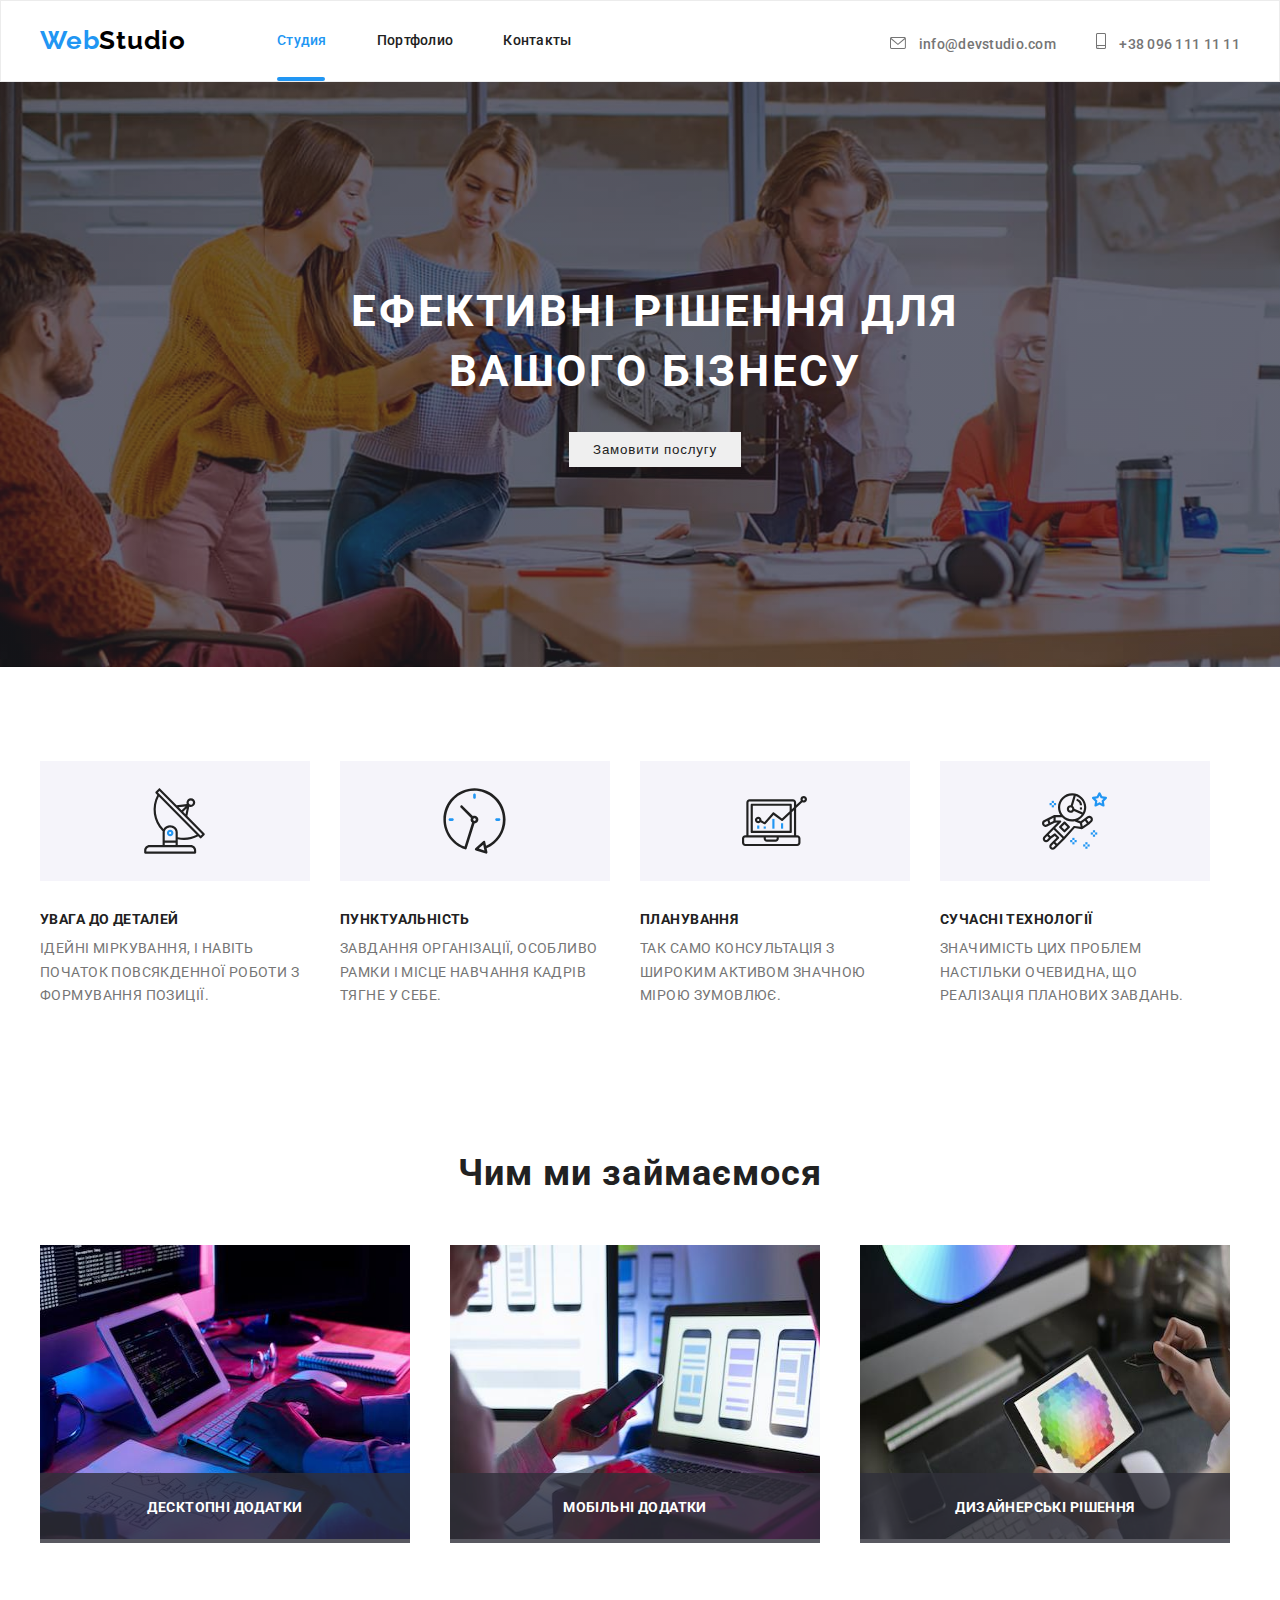
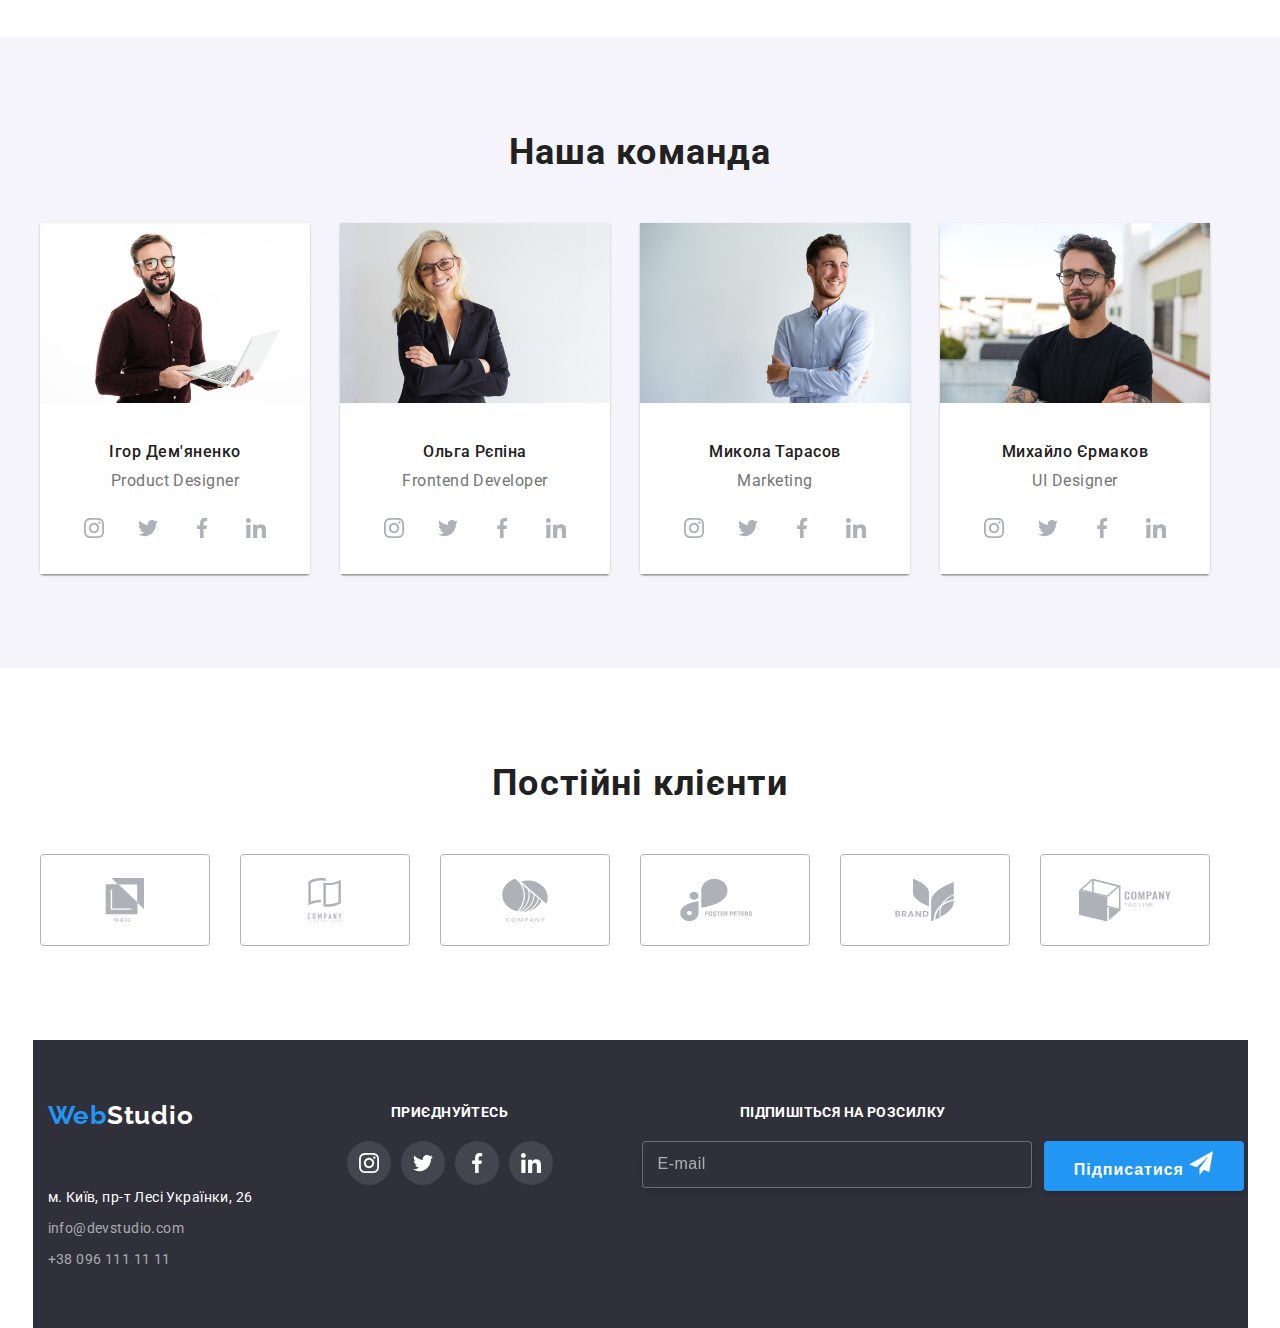
==== commit cf8efc9b: "commit" ====
--- a/index.html
+++ b/index.html
@@ -276,7 +276,7 @@
                 <source srcset="./img/foto2-mob.jpg 1x, ./img/foto2-mob-2x.jpg 2x" media="(min-width: 480px)" />
 
                 <img srcset="./img/foto2.jpg 1x,
-                ./img/foto2-2x.jpg 2x" src="./img/foto2.jpg" alt="Ольга Рєпіна"/>
+                ./img/foto2-2x.jpg 2x" src="./img/foto2.jpg" alt="Ольга Рєпіна" width="100%"/>
               </picture>
 
               <h3 class="card__name">Ольга Рєпіна</h3>
@@ -323,7 +323,7 @@
                 <source srcset="./img/foto3-mob.jpg 1x, ./img/foto3-mob-2x.jpg 2x" media="(min-width: 480px)" />
 
                 <img srcset="./img/foto3.jpg 1x,
-                              ./img/foto3-2x.jpg 2x" src="./img/foto3.jpg" alt="Микола Тарасов"/>
+                              ./img/foto3-2x.jpg 2x" src="./img/foto3.jpg" alt="Микола Тарасов" width="100%"/>
               </picture>
 
               <h3 class="card__name">Микола Тарасов</h3>
@@ -371,7 +371,7 @@
                 <source srcset="./img/foto4-mob.jpg 1x, ./img/foto4-mob-2x.jpg 2x" media="(min-width: 480px)" />
 
                 <img srcset="./img/foto4.jpg 1x,
-                ./img/foto4-2x.jpg 2x" src="./img/foto4.jpg" alt="Михайло Єрмаков"/>
+                ./img/foto4-2x.jpg 2x" src="./img/foto4.jpg" alt="Михайло Єрмаков" width="100%"/>
               </picture>
 
               <h3 class="card__name">Михайло Єрмаков</h3>
